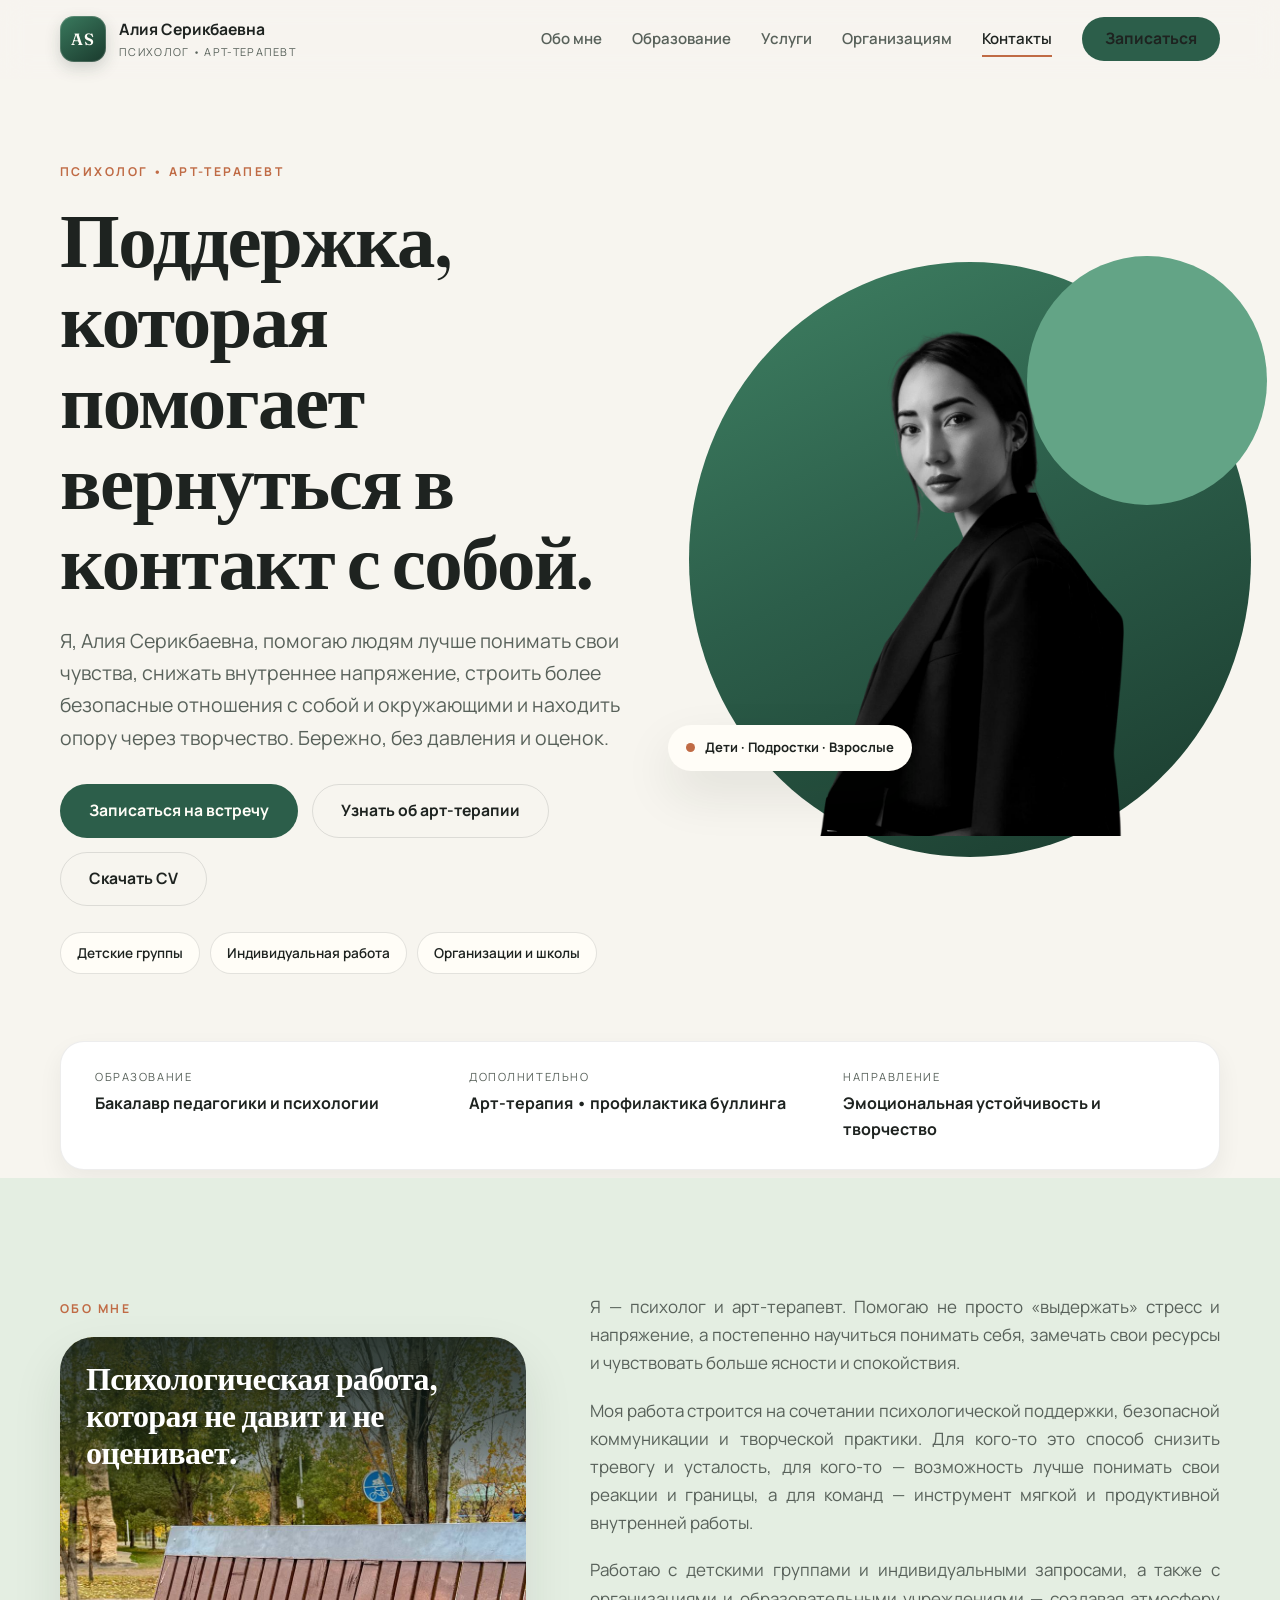
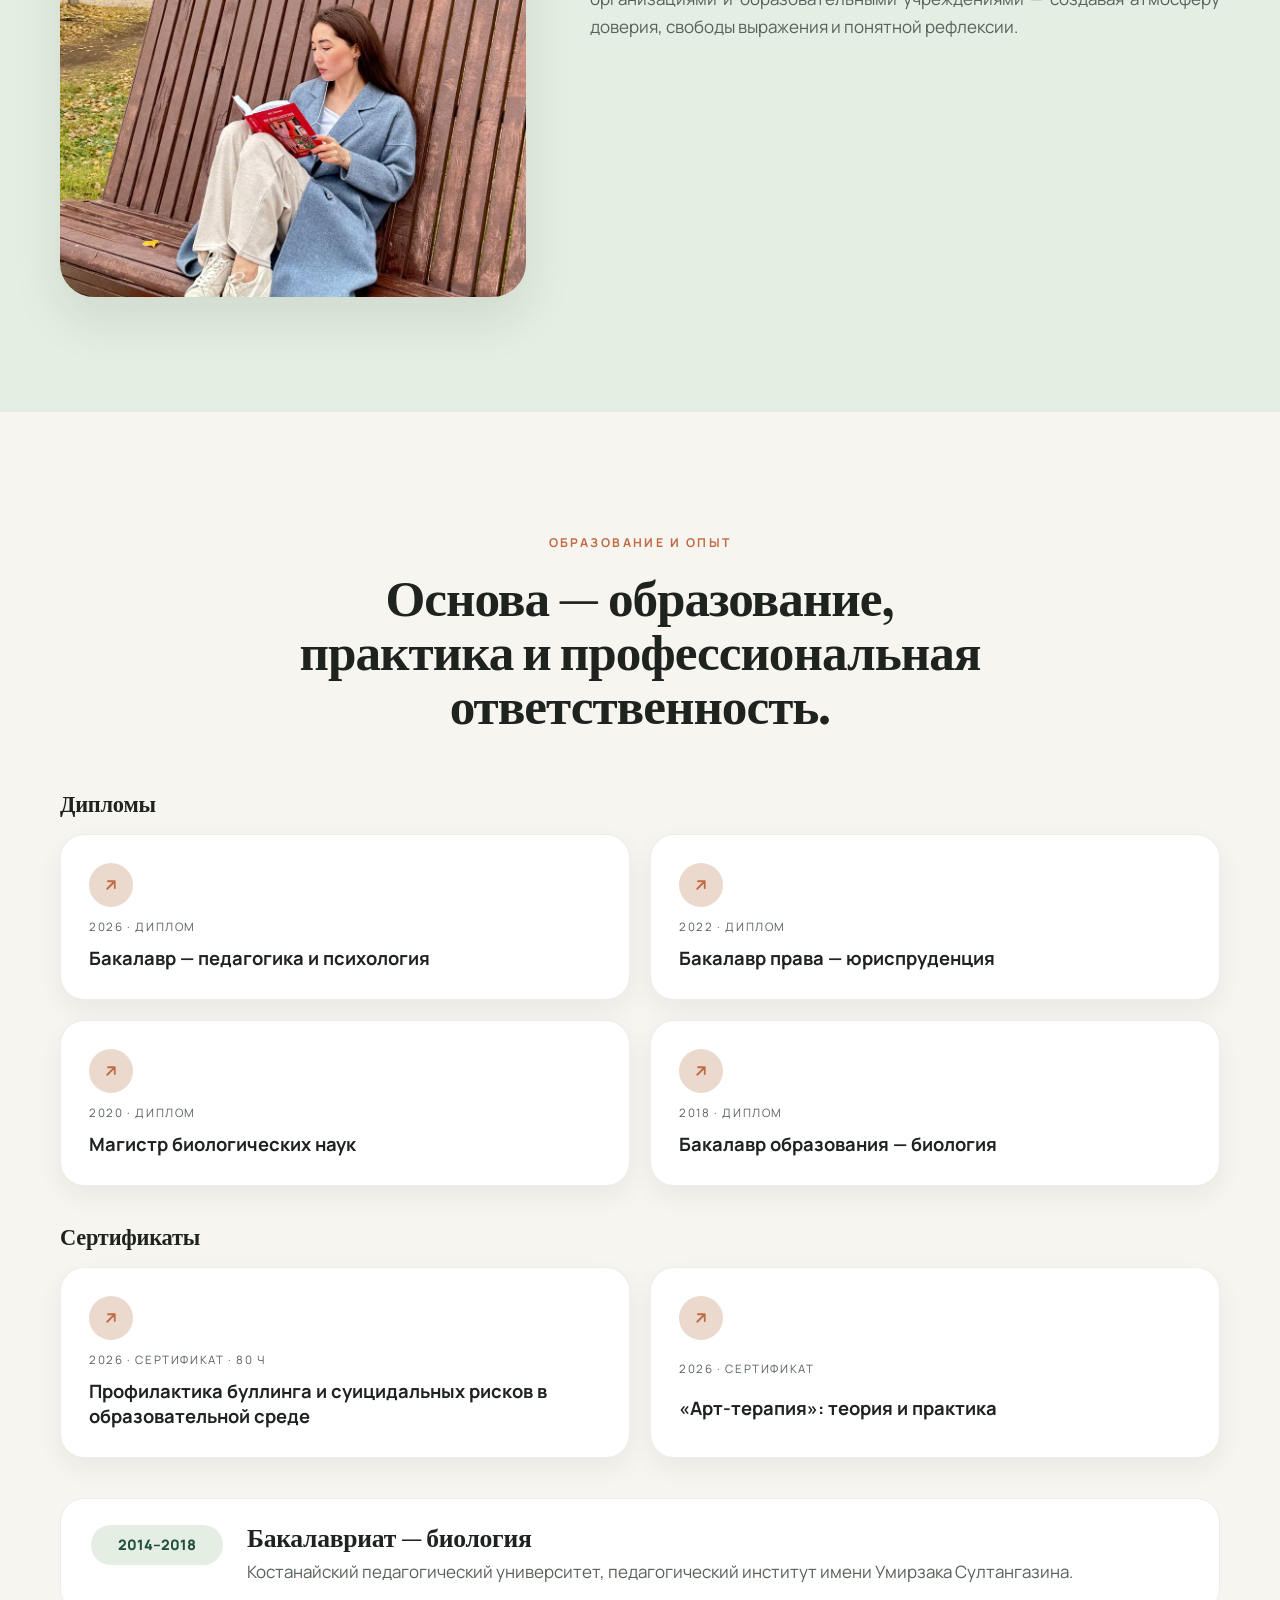
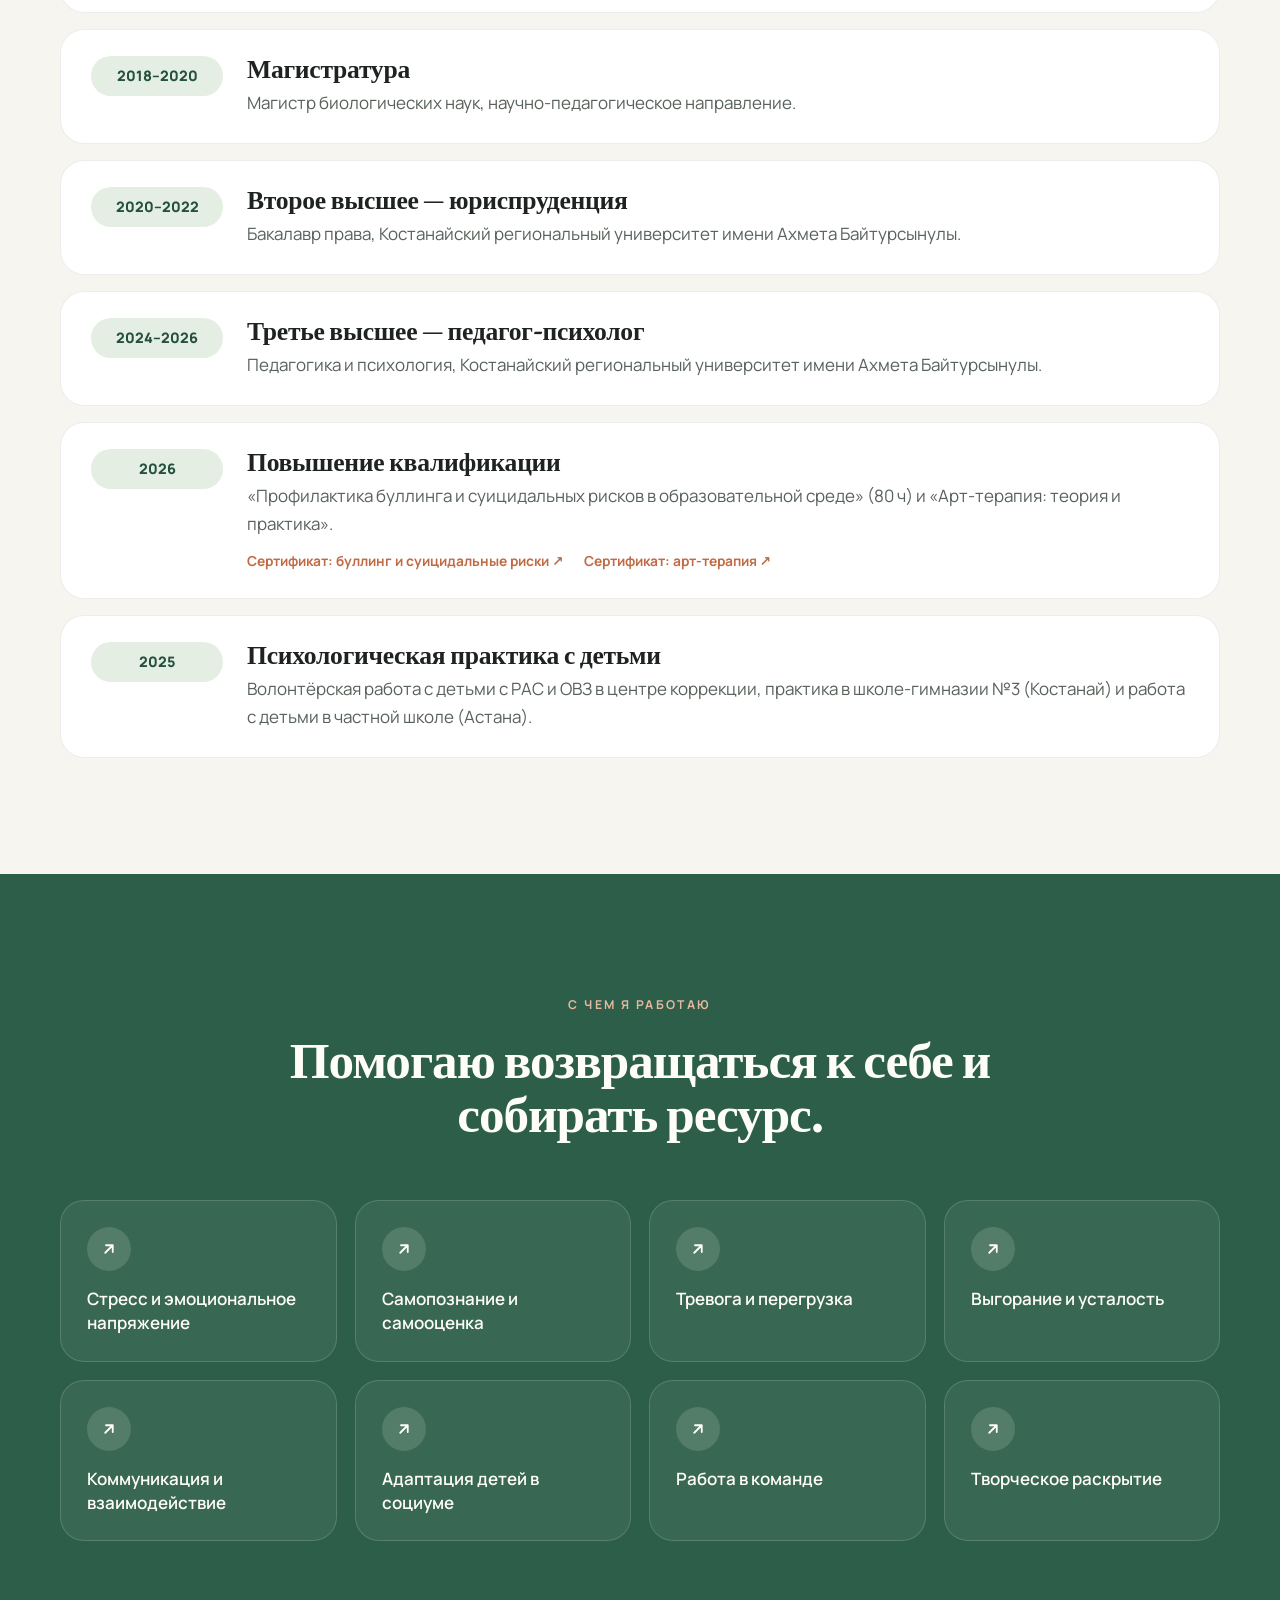
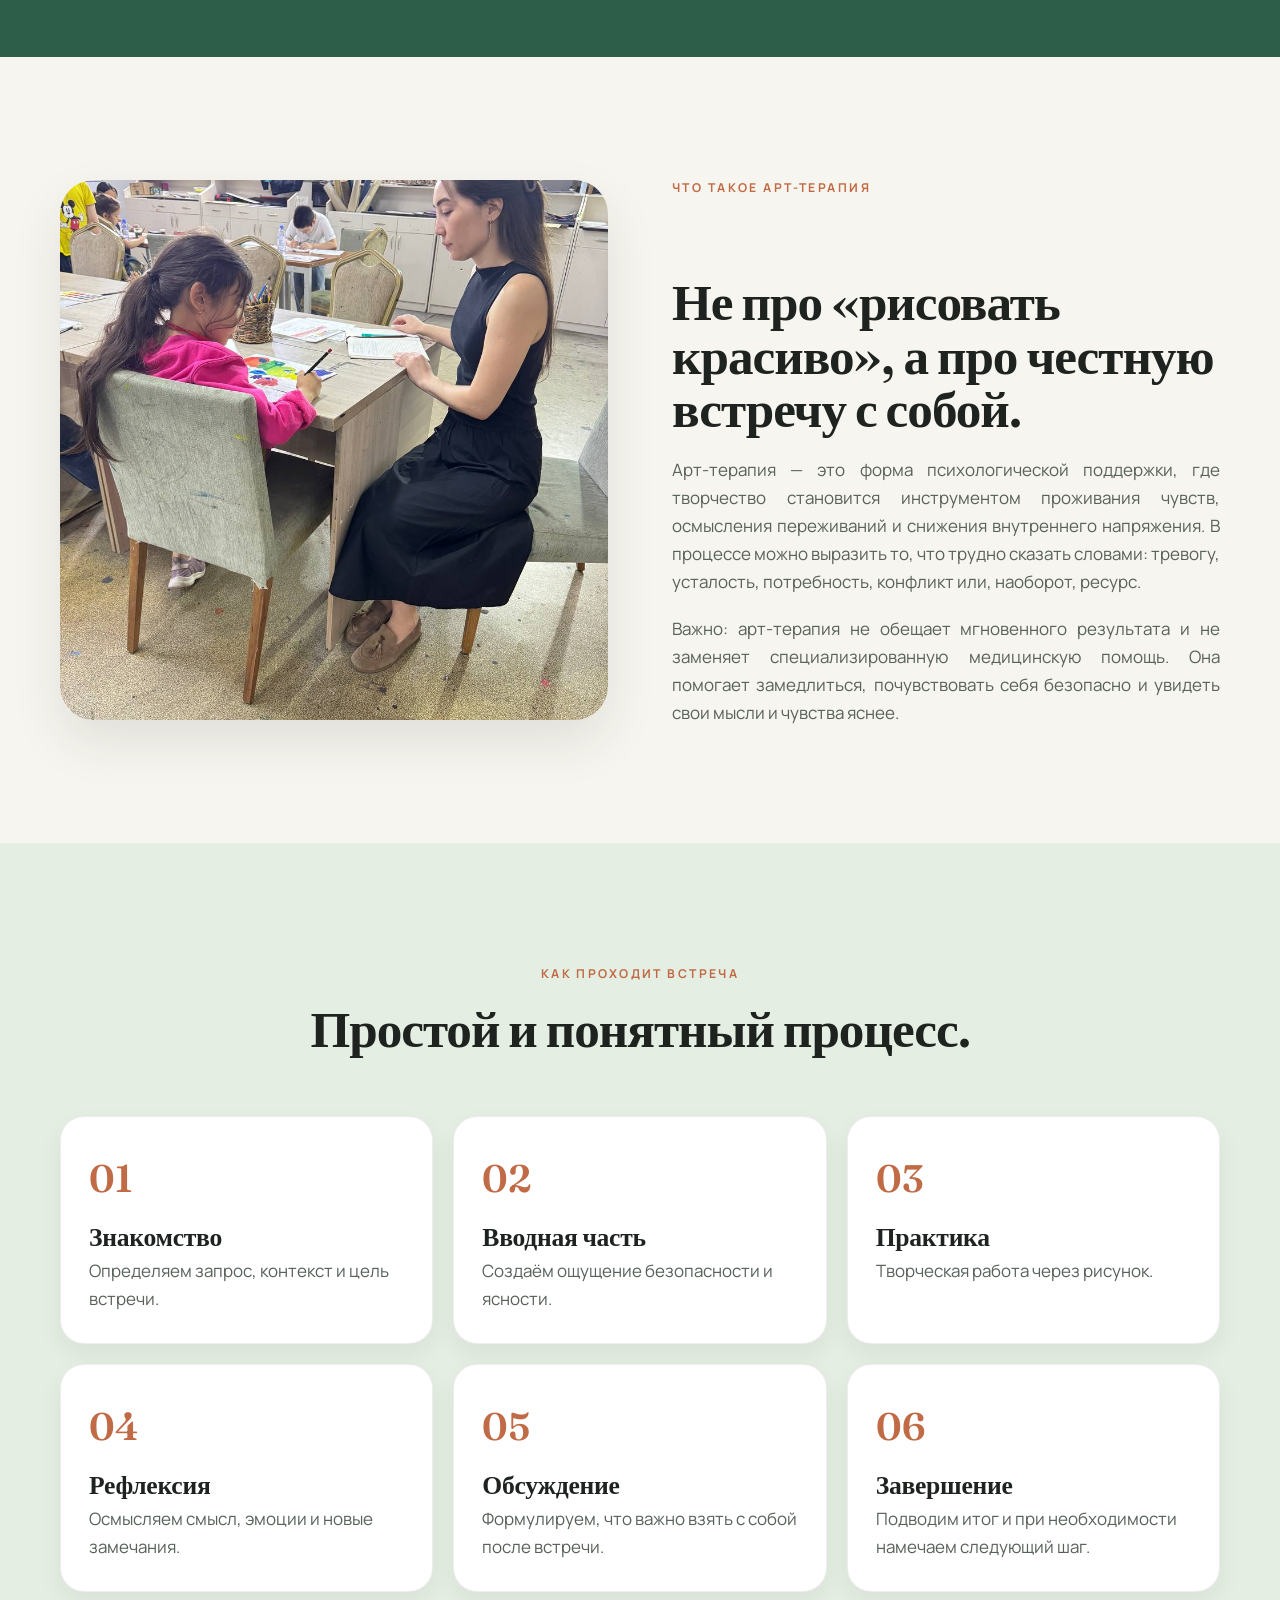
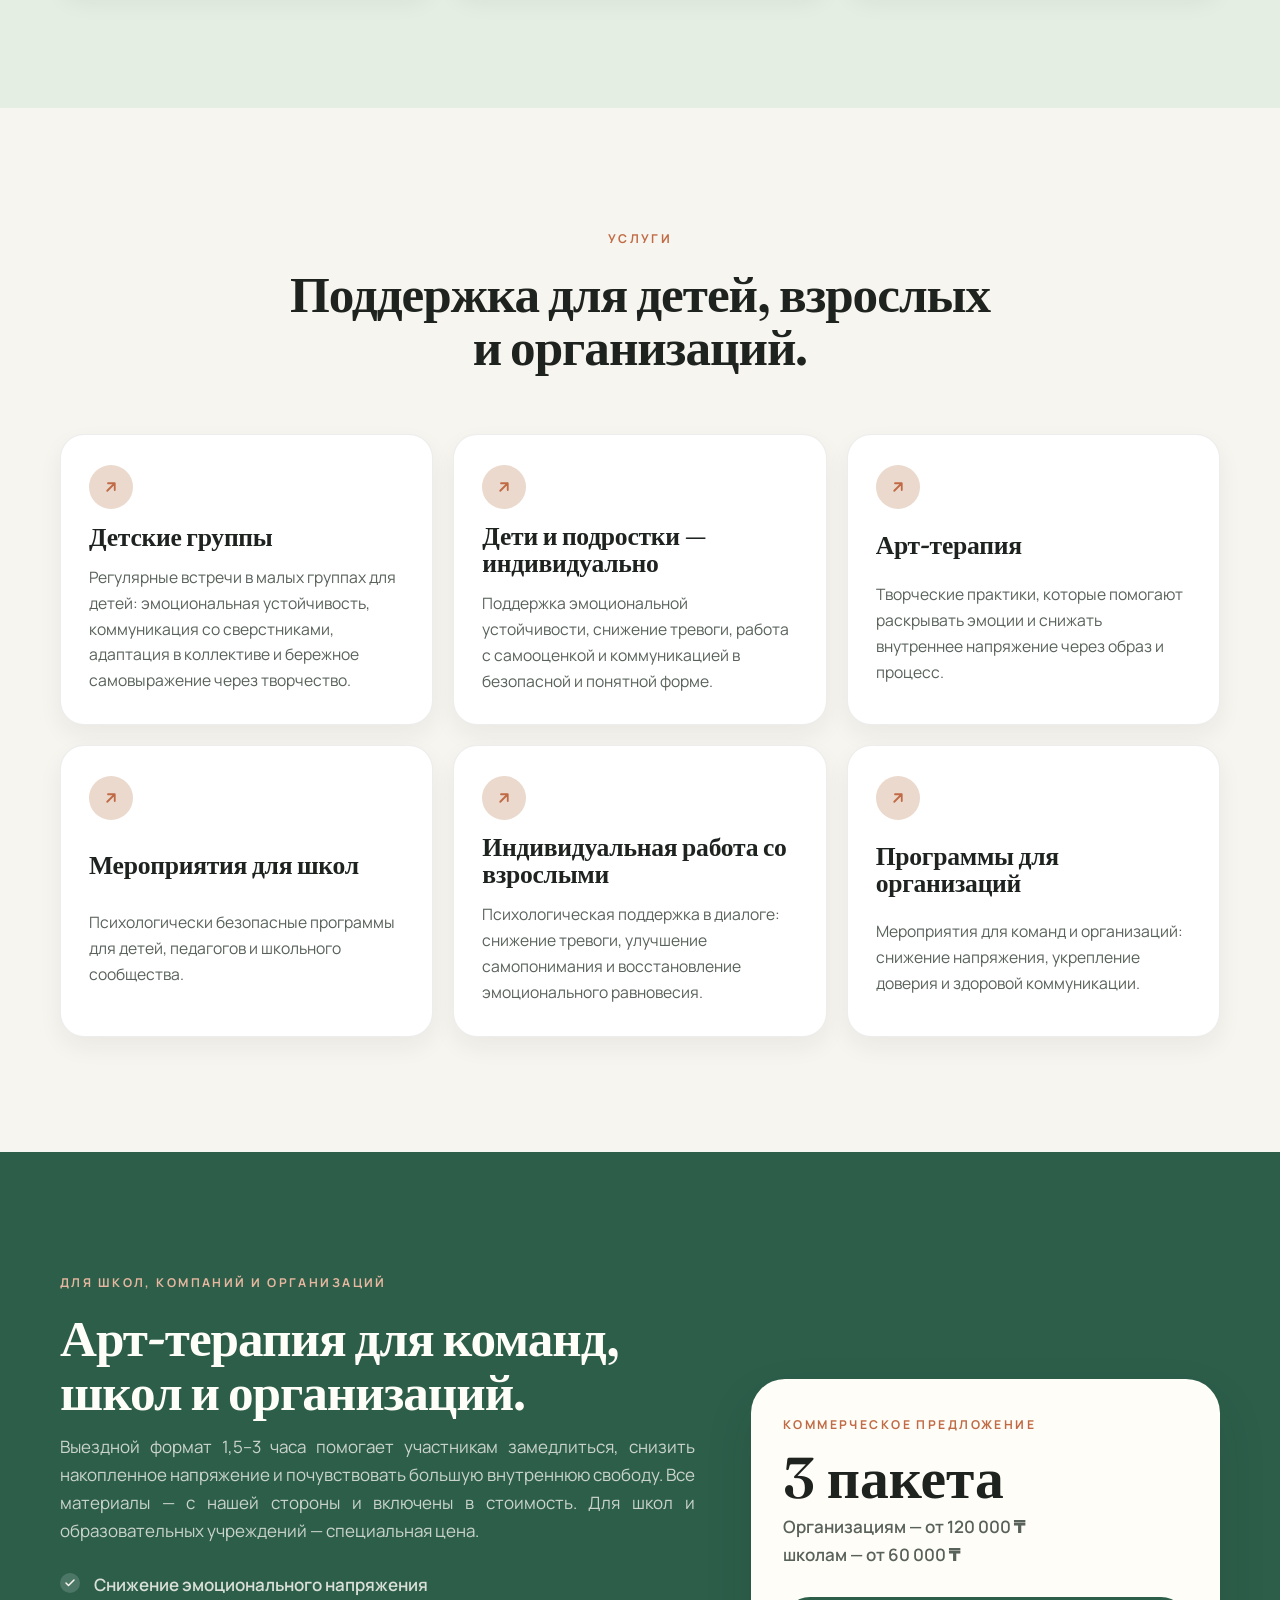
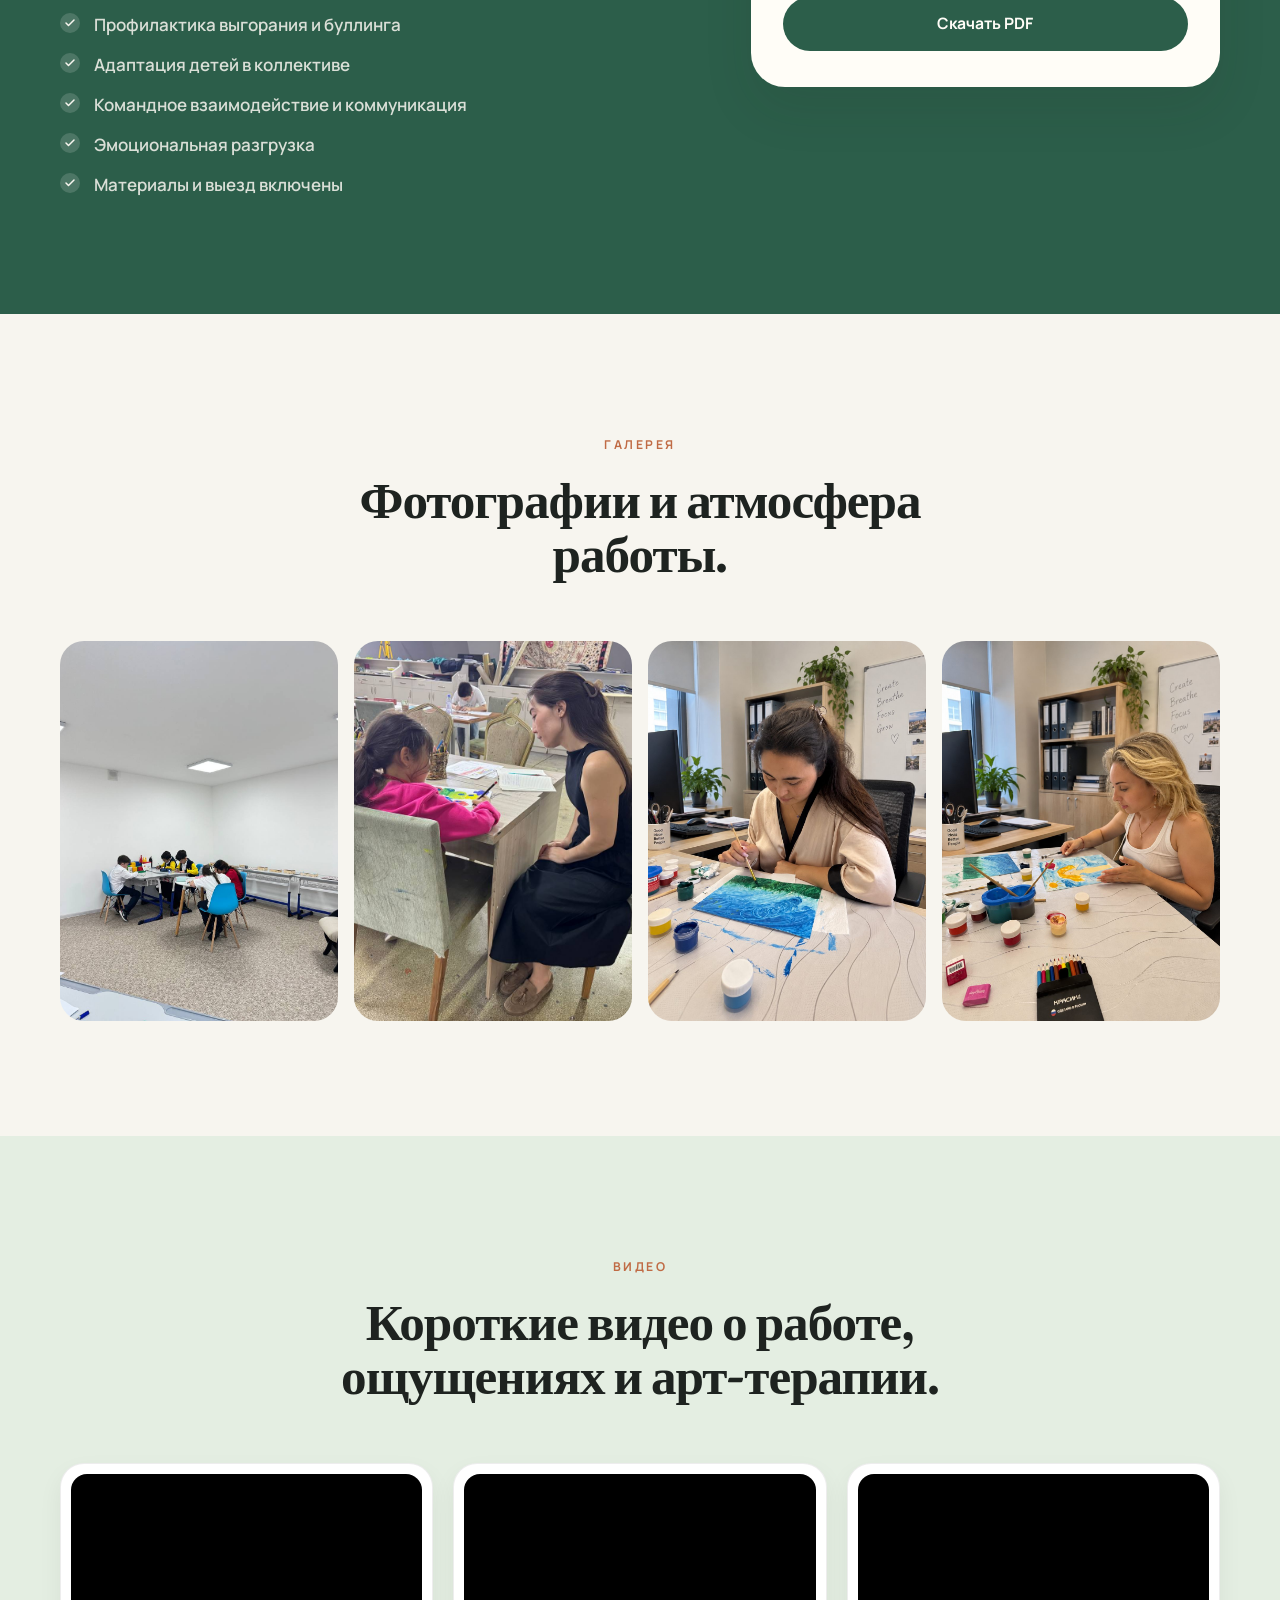
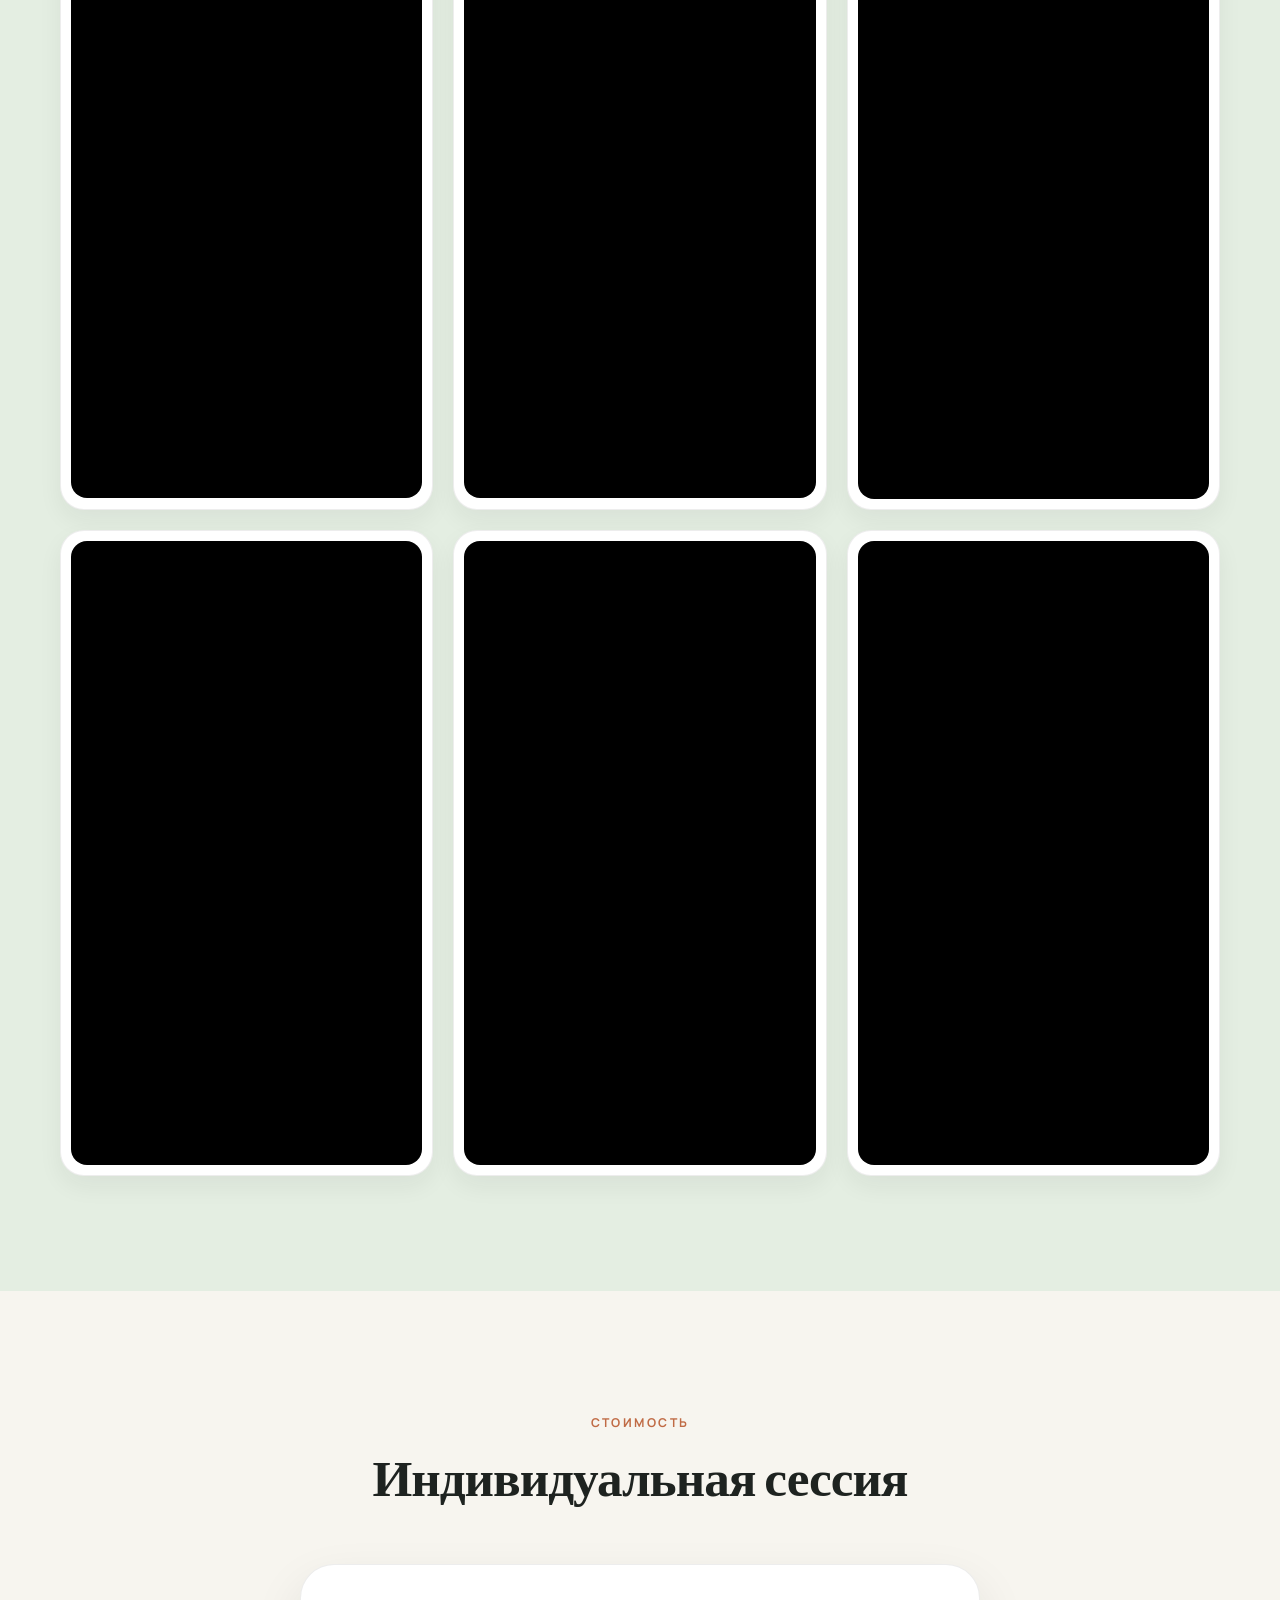
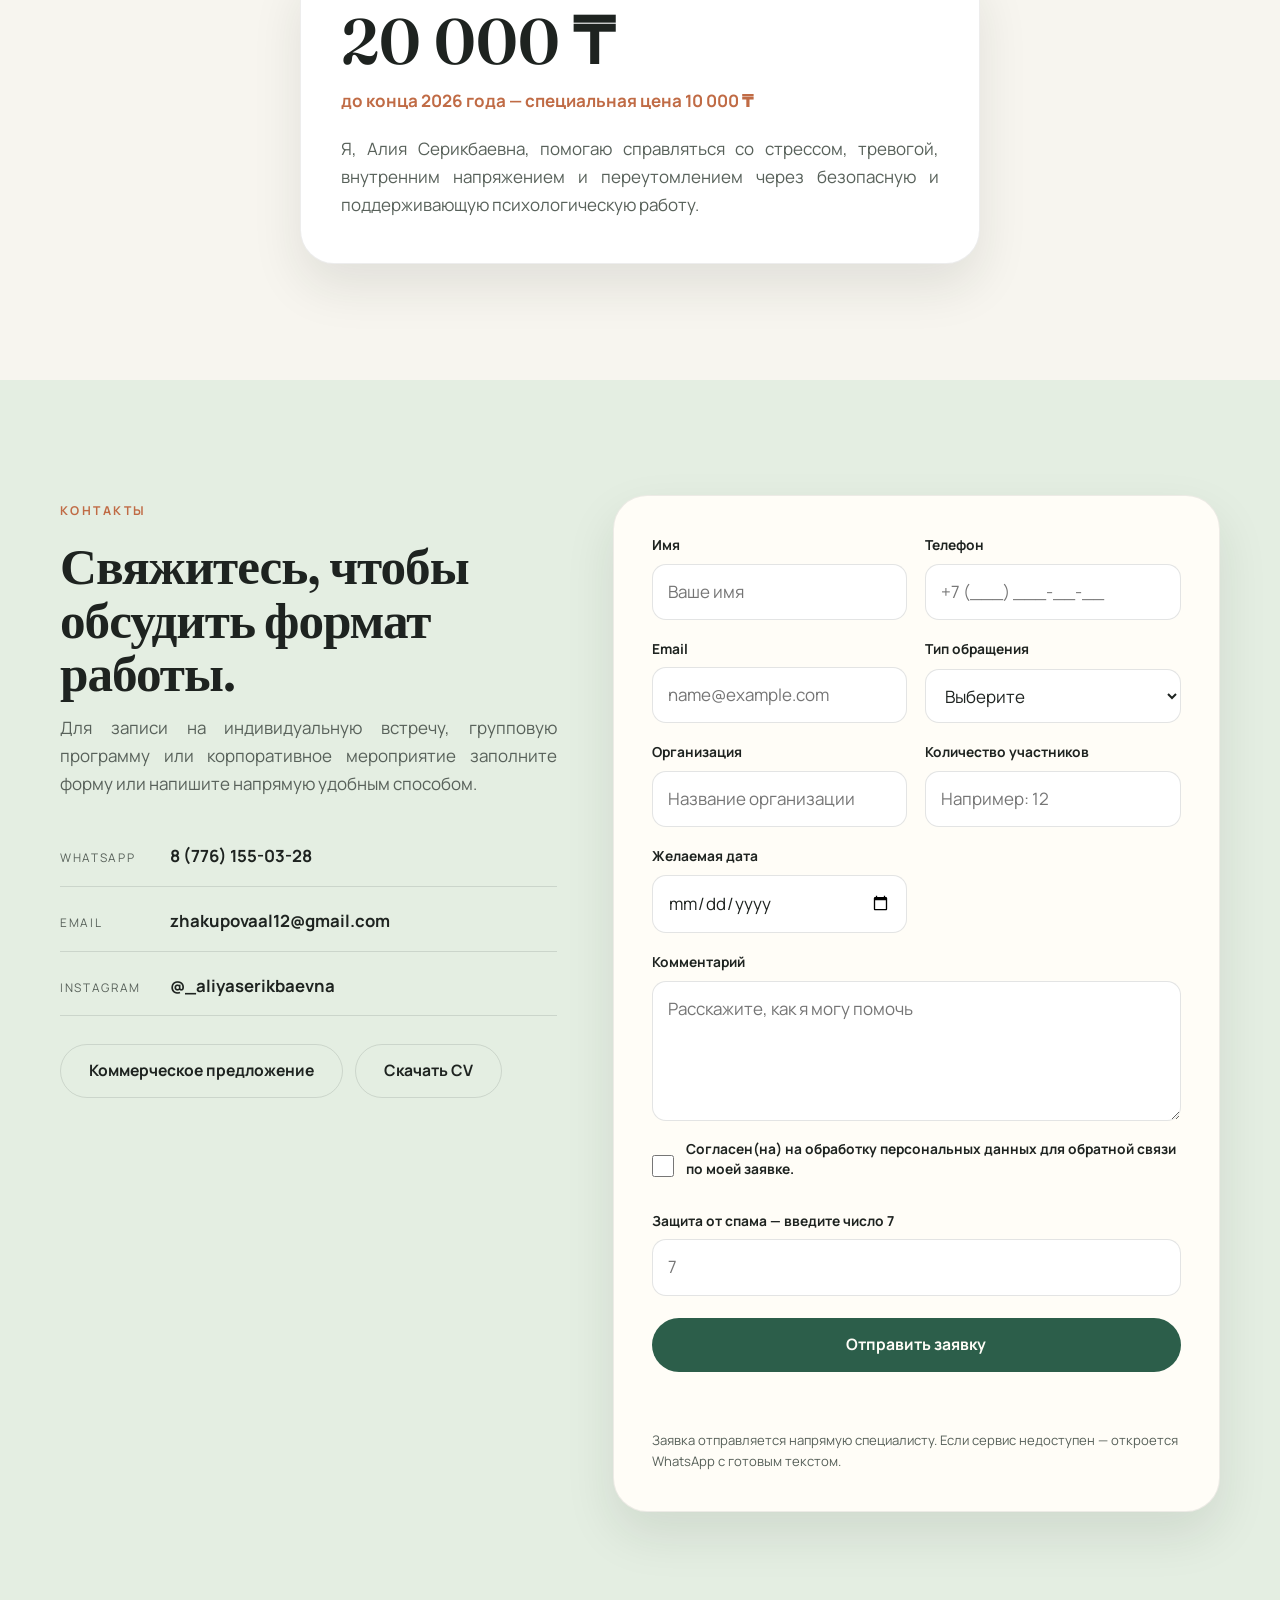
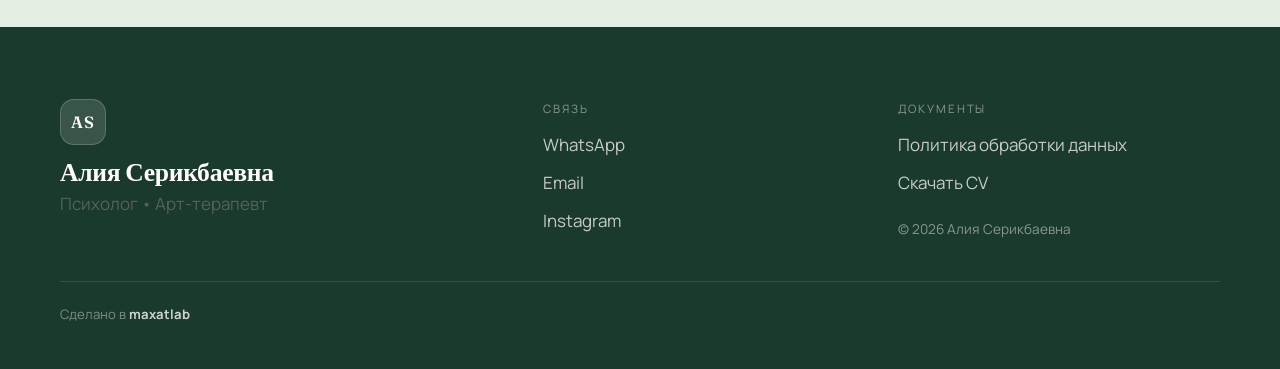
==== index.html @ 2dea717c "New commercial offer PDF + business plan, About overlay, justified text - Rebuilt commercial-offer.p" ====
<!DOCTYPE html>
<html lang="ru">
  <head>
    <meta charset="UTF-8" />
    <meta name="viewport" content="width=device-width, initial-scale=1.0" />
    <title>Алия Серикбаевна | Психолог • Арт-терапевт</title>
    <meta
      name="description"
      content="Психолог и арт-терапевт Алия Серикбаевна работает с детскими группами и индивидуальными запросами: стресс, тревога, выгорание и внутреннее напряжение — через безопасные и творческие практики."
    />
    <meta name="theme-color" content="#2c5e4a" />
    <meta property="og:title" content="Алия Серикбаевна | Психолог • Арт-терапевт" />
    <meta
      property="og:description"
      content="Профессиональная психологическая и арт-терапевтическая поддержка для детей, подростков, взрослых и организаций."
    />
    <meta property="og:type" content="website" />
    <meta property="og:image" content="./assets/images/portrait.png" />
    <link rel="icon" href="./assets/favicon.svg" type="image/svg+xml" />
    <link rel="preconnect" href="https://fonts.googleapis.com" />
    <link rel="preconnect" href="https://fonts.gstatic.com" crossorigin />
    <link
      href="https://fonts.googleapis.com/css2?family=Fraunces:opsz,wght@9..144,400;9..144,500;9..144,600;9..144,700;9..144,900&family=Manrope:wght@400;500;600;700;800&display=swap"
      rel="stylesheet"
    />
    <link rel="stylesheet" href="./styles.css" />
    <script type="application/ld+json">
      {
        "@context": "https://schema.org",
        "@type": ["Person", "ProfessionalService"],
        "name": "Алия Серикбаевна",
        "jobTitle": "Психолог, арт-терапевт",
        "description": "Психолог и арт-терапевт, работающий с детскими группами, индивидуальными запросами, организациями и образовательными учреждениями.",
        "areaServed": "Казахстан",
        "sameAs": ["https://www.instagram.com/_aliyaserikbaevna/"],
        "url": "https://kbmaxat.github.io/aliya/"
      }
    </script>
  </head>
  <body>
    <a class="skip-link" href="#top">К основному содержанию</a>

    <header class="site-header" data-header>
      <div class="container nav-wrap">
        <a href="#top" class="brand" aria-label="Алия Серикбаевна — на главную">
          <span class="brand-mark" aria-hidden="true">AS</span>
          <span class="brand-text">
            <strong>Алия Серикбаевна</strong>
            <small>Психолог • Арт-терапевт</small>
          </span>
        </a>

        <button class="nav-toggle" aria-label="Открыть меню" aria-expanded="false" data-nav-toggle>
          <span></span><span></span><span></span>
        </button>

        <nav class="main-nav" aria-label="Основная навигация" data-nav>
          <a href="#about">Обо мне</a>
          <a href="#education">Образование</a>
          <a href="#services">Услуги</a>
          <a href="#corporate">Организациям</a>
          <a href="#contact">Контакты</a>
          <a href="#contact" class="button button-primary nav-cta">Записаться</a>
        </nav>
      </div>
    </header>

    <main id="top">
      <!-- HERO -->
      <section class="hero">
        <div class="container hero-grid">
          <div class="hero-copy reveal">
            <p class="kicker">Психолог • Арт-терапевт</p>
            <h1>Поддержка, которая помогает вернуться в контакт&nbsp;с&nbsp;собой.</h1>
            <p class="lead">
              Я, Алия Серикбаевна, помогаю людям лучше понимать свои чувства, снижать
              внутреннее напряжение, строить более безопасные отношения с собой и окружающими
              и находить опору через творчество. Бережно, без давления и оценок.
            </p>
            <div class="hero-actions">
              <a href="#contact" class="button button-primary">Записаться на встречу</a>
              <a href="#therapy" class="button button-ghost">Узнать об арт-терапии</a>
              <a href="./assets/documents/aliya-cv.pdf" class="button button-ghost" target="_blank" rel="noopener">Скачать CV</a>
            </div>
            <ul class="hero-chips" aria-label="Форматы работы">
              <li>Детские группы</li>
              <li>Индивидуальная работа</li>
              <li>Организации и школы</li>
            </ul>
          </div>

          <div class="hero-figure reveal">
            <span class="hero-shape hero-shape--main" aria-hidden="true"></span>
            <span class="hero-shape hero-shape--accent" aria-hidden="true"></span>
            <img
              class="hero-portrait"
              src="./assets/images/portrait.png"
              width="1024"
              height="1257"
              alt="Портрет Алии Серикбаевны"
            />
            <span class="hero-float" aria-hidden="true">
              <span class="hero-float__dot"></span>
              Дети · Подростки · Взрослые
            </span>
          </div>
        </div>
      </section>

      <!-- TRUST STRIP -->
      <section class="trust">
        <div class="container">
          <div class="trust-bar reveal">
            <div>
              <span>Образование</span>
              <strong>Бакалавр педагогики и психологии</strong>
            </div>
            <div>
              <span>Дополнительно</span>
              <strong>Арт-терапия • профилактика буллинга</strong>
            </div>
            <div>
              <span>Направление</span>
              <strong>Эмоциональная устойчивость и творчество</strong>
            </div>
          </div>
        </div>
      </section>

      <!-- ABOUT -->
      <section id="about" class="band band-sage section">
        <div class="container split">
          <div class="about-intro reveal">
            <p class="kicker">Обо мне</p>
            <figure class="about-photo">
              <img src="./assets/images/photo_3_2026-09-01_22-05-57.jpg" alt="Алия Серикбаевна с книгой по психологии" loading="lazy" />
              <figcaption>
                <h2>Психологическая работа, которая не давит и не оценивает.</h2>
              </figcaption>
            </figure>
          </div>
          <div class="prose reveal">
            <p>
              Я — психолог и арт-терапевт. Помогаю не просто «выдержать» стресс и напряжение,
              а постепенно научиться понимать себя, замечать свои ресурсы и чувствовать больше
              ясности и спокойствия.
            </p>
            <p>
              Моя работа строится на сочетании психологической поддержки, безопасной коммуникации
              и творческой практики. Для кого-то это способ снизить тревогу и усталость, для
              кого-то — возможность лучше понимать свои реакции и границы, а для команд —
              инструмент мягкой и продуктивной внутренней работы.
            </p>
            <p>
              Работаю с детскими группами и индивидуальными запросами, а также с организациями
              и образовательными учреждениями — создавая атмосферу доверия, свободы выражения
              и понятной рефлексии.
            </p>
          </div>
        </div>
      </section>

      <!-- EDUCATION -->
      <section id="education" class="band band-paper section">
        <div class="container">
          <div class="section-heading centered reveal">
            <p class="kicker">Образование и опыт</p>
            <h2>Основа — образование, практика и профессиональная ответственность.</h2>
          </div>

          <h3 class="doc-group-title reveal">Дипломы</h3>
          <div class="doc-grid">
            <a class="doc-card reveal" href="./assets/documents/bakalavr-diploma.pdf" target="_blank" rel="noopener">
              <span class="badge" aria-hidden="true"><svg viewBox="0 0 24 24"><path d="M7 17 17 7M8 7h9v9" /></svg></span>
              <span class="doc-card__label">2026 · Диплом</span>
              <strong>Бакалавр — педагогика и психология</strong>
            </a>
            <a class="doc-card reveal" href="./assets/documents/diploma-2022-law.pdf" target="_blank" rel="noopener">
              <span class="badge" aria-hidden="true"><svg viewBox="0 0 24 24"><path d="M7 17 17 7M8 7h9v9" /></svg></span>
              <span class="doc-card__label">2022 · Диплом</span>
              <strong>Бакалавр права — юриспруденция</strong>
            </a>
            <a class="doc-card reveal" href="./assets/documents/diploma-2020-biology-master.pdf" target="_blank" rel="noopener">
              <span class="badge" aria-hidden="true"><svg viewBox="0 0 24 24"><path d="M7 17 17 7M8 7h9v9" /></svg></span>
              <span class="doc-card__label">2020 · Диплом</span>
              <strong>Магистр биологических наук</strong>
            </a>
            <a class="doc-card reveal" href="./assets/documents/diploma-2018-biology.pdf" target="_blank" rel="noopener">
              <span class="badge" aria-hidden="true"><svg viewBox="0 0 24 24"><path d="M7 17 17 7M8 7h9v9" /></svg></span>
              <span class="doc-card__label">2018 · Диплом</span>
              <strong>Бакалавр образования — биология</strong>
            </a>
          </div>

          <h3 class="doc-group-title reveal">Сертификаты</h3>
          <div class="doc-grid">
            <a class="doc-card reveal" href="./assets/documents/edu-master-certificate.pdf" target="_blank" rel="noopener">
              <span class="badge" aria-hidden="true"><svg viewBox="0 0 24 24"><path d="M7 17 17 7M8 7h9v9" /></svg></span>
              <span class="doc-card__label">2026 · Сертификат · 80 ч</span>
              <strong>Профилактика буллинга и суицидальных рисков в образовательной среде</strong>
            </a>
            <a class="doc-card reveal" href="./assets/documents/art-therapy-certificate.pdf" target="_blank" rel="noopener">
              <span class="badge" aria-hidden="true"><svg viewBox="0 0 24 24"><path d="M7 17 17 7M8 7h9v9" /></svg></span>
              <span class="doc-card__label">2026 · Сертификат</span>
              <strong>«Арт-терапия»: теория и практика</strong>
            </a>
          </div>

          <ol class="timeline">
            <li class="timeline-item reveal">
              <span class="timeline-year">2014–2018</span>
              <div>
                <h3>Бакалавриат — биология</h3>
                <p>Костанайский педагогический университет, педагогический институт имени Умирзака Султангазина.</p>
              </div>
            </li>
            <li class="timeline-item reveal">
              <span class="timeline-year">2018–2020</span>
              <div>
                <h3>Магистратура</h3>
                <p>Магистр биологических наук, научно-педагогическое направление.</p>
              </div>
            </li>
            <li class="timeline-item reveal">
              <span class="timeline-year">2020–2022</span>
              <div>
                <h3>Второе высшее — юриспруденция</h3>
                <p>Бакалавр права, Костанайский региональный университет имени Ахмета Байтурсынулы.</p>
              </div>
            </li>
            <li class="timeline-item reveal">
              <span class="timeline-year">2024–2026</span>
              <div>
                <h3>Третье высшее — педагог-психолог</h3>
                <p>Педагогика и психология, Костанайский региональный университет имени Ахмета Байтурсынулы.</p>
              </div>
            </li>
            <li class="timeline-item reveal">
              <span class="timeline-year">2026</span>
              <div>
                <h3>Повышение квалификации</h3>
                <p>
                  «Профилактика буллинга и суицидальных рисков в образовательной среде» (80 ч)
                  и «Арт-терапия: теория и практика».
                </p>
                <p class="timeline-docs">
                  <a href="./assets/documents/edu-master-certificate.pdf" target="_blank" rel="noopener">Сертификат: буллинг и суицидальные риски ↗</a>
                  <a href="./assets/documents/art-therapy-certificate.pdf" target="_blank" rel="noopener">Сертификат: арт-терапия ↗</a>
                </p>
              </div>
            </li>
            <li class="timeline-item reveal">
              <span class="timeline-year">2025</span>
              <div>
                <h3>Психологическая практика с детьми</h3>
                <p>
                  Волонтёрская работа с детьми с РАС и ОВЗ в центре коррекции, практика
                  в школе-гимназии №3 (Костанай) и работа с детьми в частной школе (Астана).
                </p>
              </div>
            </li>
          </ol>
        </div>
      </section>

      <!-- FOCUS AREAS (forest band) -->
      <section id="therapy" class="band band-forest section">
        <div class="container">
          <div class="section-heading centered reveal">
            <p class="kicker">С чем я работаю</p>
            <h2>Помогаю возвращаться к себе и собирать ресурс.</h2>
          </div>
          <ul class="focus-grid">
            <li class="focus-item reveal"><span class="badge" aria-hidden="true"><svg viewBox="0 0 24 24"><path d="M7 17 17 7M8 7h9v9" /></svg></span>Стресс и эмоциональное напряжение</li>
            <li class="focus-item reveal"><span class="badge" aria-hidden="true"><svg viewBox="0 0 24 24"><path d="M7 17 17 7M8 7h9v9" /></svg></span>Самопознание и самооценка</li>
            <li class="focus-item reveal"><span class="badge" aria-hidden="true"><svg viewBox="0 0 24 24"><path d="M7 17 17 7M8 7h9v9" /></svg></span>Тревога и перегрузка</li>
            <li class="focus-item reveal"><span class="badge" aria-hidden="true"><svg viewBox="0 0 24 24"><path d="M7 17 17 7M8 7h9v9" /></svg></span>Выгорание и усталость</li>
            <li class="focus-item reveal"><span class="badge" aria-hidden="true"><svg viewBox="0 0 24 24"><path d="M7 17 17 7M8 7h9v9" /></svg></span>Коммуникация и взаимодействие</li>
            <li class="focus-item reveal"><span class="badge" aria-hidden="true"><svg viewBox="0 0 24 24"><path d="M7 17 17 7M8 7h9v9" /></svg></span>Адаптация детей в социуме</li>
            <li class="focus-item reveal"><span class="badge" aria-hidden="true"><svg viewBox="0 0 24 24"><path d="M7 17 17 7M8 7h9v9" /></svg></span>Работа в команде</li>
            <li class="focus-item reveal"><span class="badge" aria-hidden="true"><svg viewBox="0 0 24 24"><path d="M7 17 17 7M8 7h9v9" /></svg></span>Творческое раскрытие</li>
          </ul>
        </div>
      </section>

      <!-- ART-THERAPY EXPLAINED -->
      <section class="band band-paper section">
        <div class="container split split--media reveal">
          <div class="media-frame">
            <img src="./assets/images/photo_7_2026-09-01_22-05-57.jpg" alt="Арт-терапевтическое занятие с ребёнком в студии" loading="lazy" />
          </div>
          <div class="prose">
            <p class="kicker">Что такое арт-терапия</p>
            <h2>Не про «рисовать красиво», а про честную встречу с собой.</h2>
            <p>
              Арт-терапия — это форма психологической поддержки, где творчество становится
              инструментом проживания чувств, осмысления переживаний и снижения внутреннего
              напряжения. В процессе можно выразить то, что трудно сказать словами: тревогу,
              усталость, потребность, конфликт или, наоборот, ресурс.
            </p>
            <p>
              Важно: арт-терапия не обещает мгновенного результата и не заменяет
              специализированную медицинскую помощь. Она помогает замедлиться, почувствовать
              себя безопасно и увидеть свои мысли и чувства яснее.
            </p>
          </div>
        </div>
      </section>

      <!-- PROCESS -->
      <section class="band band-sage section">
        <div class="container">
          <div class="section-heading centered reveal">
            <p class="kicker">Как проходит встреча</p>
            <h2>Простой и понятный процесс.</h2>
          </div>
          <ol class="process-grid">
            <li class="process-step reveal"><span class="process-num">01</span><h3>Знакомство</h3><p>Определяем запрос, контекст и цель встречи.</p></li>
            <li class="process-step reveal"><span class="process-num">02</span><h3>Вводная часть</h3><p>Создаём ощущение безопасности и ясности.</p></li>
            <li class="process-step reveal"><span class="process-num">03</span><h3>Практика</h3><p>Творческая работа через рисунок.</p></li>
            <li class="process-step reveal"><span class="process-num">04</span><h3>Рефлексия</h3><p>Осмысляем смысл, эмоции и новые замечания.</p></li>
            <li class="process-step reveal"><span class="process-num">05</span><h3>Обсуждение</h3><p>Формулируем, что важно взять с собой после встречи.</p></li>
            <li class="process-step reveal"><span class="process-num">06</span><h3>Завершение</h3><p>Подводим итог и при необходимости намечаем следующий шаг.</p></li>
          </ol>
        </div>
      </section>

      <!-- SERVICES -->
      <section id="services" class="band band-paper section">
        <div class="container">
          <div class="section-heading centered reveal">
            <p class="kicker">Услуги</p>
            <h2>Поддержка для детей, взрослых и организаций.</h2>
          </div>
          <div class="service-grid">
            <article class="service-card reveal">
              <span class="badge" aria-hidden="true"><svg viewBox="0 0 24 24"><path d="M7 17 17 7M8 7h9v9" /></svg></span>
              <h3>Детские группы</h3>
              <p>Регулярные встречи в малых группах для детей: эмоциональная устойчивость, коммуникация со сверстниками, адаптация в коллективе и бережное самовыражение через творчество.</p>
            </article>
            <article class="service-card reveal">
              <span class="badge" aria-hidden="true"><svg viewBox="0 0 24 24"><path d="M7 17 17 7M8 7h9v9" /></svg></span>
              <h3>Дети и подростки — индивидуально</h3>
              <p>Поддержка эмоциональной устойчивости, снижение тревоги, работа с самооценкой и коммуникацией в безопасной и понятной форме.</p>
            </article>
            <article class="service-card reveal">
              <span class="badge" aria-hidden="true"><svg viewBox="0 0 24 24"><path d="M7 17 17 7M8 7h9v9" /></svg></span>
              <h3>Арт-терапия</h3>
              <p>Творческие практики, которые помогают раскрывать эмоции и снижать внутреннее напряжение через образ и процесс.</p>
            </article>
            <article class="service-card reveal">
              <span class="badge" aria-hidden="true"><svg viewBox="0 0 24 24"><path d="M7 17 17 7M8 7h9v9" /></svg></span>
              <h3>Мероприятия для школ</h3>
              <p>Психологически безопасные программы для детей, педагогов и школьного сообщества.</p>
            </article>
            <article class="service-card reveal">
              <span class="badge" aria-hidden="true"><svg viewBox="0 0 24 24"><path d="M7 17 17 7M8 7h9v9" /></svg></span>
              <h3>Индивидуальная работа со взрослыми</h3>
              <p>Психологическая поддержка в диалоге: снижение тревоги, улучшение самопонимания и восстановление эмоционального равновесия.</p>
            </article>
            <article class="service-card reveal">
              <span class="badge" aria-hidden="true"><svg viewBox="0 0 24 24"><path d="M7 17 17 7M8 7h9v9" /></svg></span>
              <h3>Программы для организаций</h3>
              <p>Мероприятия для команд и организаций: снижение напряжения, укрепление доверия и здоровой коммуникации.</p>
            </article>
          </div>
        </div>
      </section>

      <!-- CORPORATE (forest band) -->
      <section id="corporate" class="band band-forest section">
        <div class="container corporate">
          <div class="corporate-info reveal">
            <p class="kicker">Для школ, компаний и организаций</p>
            <h2>Арт-терапия для команд, школ и организаций.</h2>
            <p>
              Выездной формат 1,5–3 часа помогает участникам замедлиться, снизить накопленное
              напряжение и почувствовать большую внутреннюю свободу. Все материалы — с нашей
              стороны и включены в стоимость. Для школ и образовательных учреждений — специальная цена.
            </p>
            <ul class="check-list">
              <li>Снижение эмоционального напряжения</li>
              <li>Профилактика выгорания и буллинга</li>
              <li>Адаптация детей в коллективе</li>
              <li>Командное взаимодействие и коммуникация</li>
              <li>Эмоциональная разгрузка</li>
              <li>Материалы и выезд включены</li>
            </ul>
          </div>
          <aside class="offer-card reveal">
            <p class="kicker">Коммерческое предложение</p>
            <strong class="offer-price">3 пакета</strong>
            <p class="offer-note">Организациям — от 120&nbsp;000&nbsp;₸<br />школам — от 60&nbsp;000&nbsp;₸</p>
            <a href="./assets/documents/commercial-offer.pdf" class="button button-primary" target="_blank" rel="noopener">Скачать PDF</a>
          </aside>
        </div>
      </section>

      <!-- GALLERY -->
      <section class="band band-paper section">
        <div class="container">
          <div class="section-heading centered reveal">
            <p class="kicker">Галерея</p>
            <h2>Фотографии и атмосфера работы.</h2>
          </div>
          <div class="gallery-grid reveal">
            <img src="./assets/images/photo_2_2026-09-01_22-05-57.jpg" alt="Групповое занятие с детьми за партами" loading="lazy" />
            <img src="./assets/images/photo_8_2026-09-01_22-05-57.jpg" alt="Индивидуальная арт-терапия с ребёнком" loading="lazy" />
            <img src="./assets/images/gallery-arttherapy-1.jpg" alt="Арт-терапия: работа с красками за рабочим столом" loading="lazy" />
            <img src="./assets/images/gallery-arttherapy-2.jpg" alt="Участница арт-терапевтического занятия за рисунком" loading="lazy" />
          </div>
        </div>
      </section>

      <!-- VIDEO -->
      <section class="band band-sage section">
        <div class="container">
          <div class="section-heading centered reveal">
            <p class="kicker">Видео</p>
            <h2>Короткие видео о работе, ощущениях и арт-терапии.</h2>
          </div>
          <div class="video-grid reveal">
            <div class="video-item">
              <iframe class="video-embed" src="https://www.youtube.com/embed/McL-ZjMoaLM?rel=0" title="Видео 1" loading="lazy" allow="accelerometer; autoplay; clipboard-write; encrypted-media; gyroscope; picture-in-picture; web-share" referrerpolicy="strict-origin-when-cross-origin" allowfullscreen></iframe>
            </div>
            <div class="video-item">
              <iframe class="video-embed" src="https://www.youtube.com/embed/Rh_HAEu9Lhs?rel=0" title="Видео 2" loading="lazy" allow="accelerometer; autoplay; clipboard-write; encrypted-media; gyroscope; picture-in-picture; web-share" referrerpolicy="strict-origin-when-cross-origin" allowfullscreen></iframe>
            </div>
            <div class="video-item">
              <iframe class="video-embed" src="https://www.youtube.com/embed/OdxjqUgvfC0?rel=0" title="Видео 3" loading="lazy" allow="accelerometer; autoplay; clipboard-write; encrypted-media; gyroscope; picture-in-picture; web-share" referrerpolicy="strict-origin-when-cross-origin" allowfullscreen></iframe>
            </div>
            <div class="video-item">
              <iframe class="video-embed" src="https://www.youtube.com/embed/r2YrKz0_5yE?rel=0" title="Видео 4" loading="lazy" allow="accelerometer; autoplay; clipboard-write; encrypted-media; gyroscope; picture-in-picture; web-share" referrerpolicy="strict-origin-when-cross-origin" allowfullscreen></iframe>
            </div>
            <div class="video-item">
              <iframe class="video-embed" src="https://www.youtube.com/embed/2nDbm752ooc?rel=0" title="Видео 5" loading="lazy" allow="accelerometer; autoplay; clipboard-write; encrypted-media; gyroscope; picture-in-picture; web-share" referrerpolicy="strict-origin-when-cross-origin" allowfullscreen></iframe>
            </div>
            <div class="video-item">
              <iframe class="video-embed" src="https://www.youtube.com/embed/OvrOWol7Tuw?rel=0" title="Видео 6" loading="lazy" allow="accelerometer; autoplay; clipboard-write; encrypted-media; gyroscope; picture-in-picture; web-share" referrerpolicy="strict-origin-when-cross-origin" allowfullscreen></iframe>
            </div>
          </div>
        </div>
      </section>

      <!-- PRICING -->
      <section class="band band-paper section">
        <div class="container">
          <div class="section-heading centered reveal">
            <p class="kicker">Стоимость</p>
            <h2>Индивидуальная сессия</h2>
          </div>
          <div class="pricing-card reveal">
            <p class="pricing-price">20 000 ₸</p>
            <p class="pricing-note">до конца 2026 года — специальная цена 10 000 ₸</p>
            <p>
              Я, Алия Серикбаевна, помогаю справляться со стрессом, тревогой, внутренним
              напряжением и переутомлением через безопасную и поддерживающую психологическую работу.
            </p>
          </div>
        </div>
      </section>

      <!-- CONTACT -->
      <section id="contact" class="band band-sage section">
        <div class="container contact-grid">
          <div class="contact-copy reveal">
            <p class="kicker">Контакты</p>
            <h2>Свяжитесь, чтобы обсудить формат работы.</h2>
            <p>
              Для записи на индивидуальную встречу, групповую программу или корпоративное
              мероприятие заполните форму или напишите напрямую удобным способом.
            </p>
            <ul class="contact-list">
              <li>
                <span>WhatsApp</span>
                <a href="https://wa.me/87761550328" target="_blank" rel="noopener">8 (776) 155-03-28</a>
              </li>
              <li>
                <span>Email</span>
                <a href="mailto:zhakupovaal12@gmail.com">zhakupovaal12@gmail.com</a>
              </li>
              <li>
                <span>Instagram</span>
                <a href="https://www.instagram.com/_aliyaserikbaevna/" target="_blank" rel="noopener">@_aliyaserikbaevna</a>
              </li>
            </ul>
            <div class="contact-actions">
              <a href="./assets/documents/commercial-offer.pdf" class="button button-ghost" target="_blank" rel="noopener">Коммерческое предложение</a>
              <a href="./assets/documents/aliya-cv.pdf" class="button button-ghost" target="_blank" rel="noopener">Скачать CV</a>
            </div>
          </div>

          <form id="contact-form" class="contact-form reveal" novalidate>
            <div class="field">
              <label for="f-name">Имя</label>
              <input id="f-name" type="text" name="name" placeholder="Ваше имя" autocomplete="name" />
            </div>
            <div class="field">
              <label for="f-phone">Телефон</label>
              <input id="f-phone" type="tel" name="phone" placeholder="+7 (___) ___-__-__" autocomplete="tel" />
            </div>
            <div class="field">
              <label for="f-email">Email</label>
              <input id="f-email" type="email" name="email" placeholder="name@example.com" autocomplete="email" />
            </div>
            <div class="field">
              <label for="f-type">Тип обращения</label>
              <select id="f-type" name="request_type">
                <option value="">Выберите</option>
                <option>Индивидуальная консультация</option>
                <option>Арт-терапия</option>
                <option>Групповое занятие</option>
                <option>Мероприятие для школы</option>
                <option>Корпоративная программа</option>
                <option>Другое</option>
              </select>
            </div>
            <div class="field">
              <label for="f-org">Организация</label>
              <input id="f-org" type="text" name="organization" placeholder="Название организации" autocomplete="organization" />
            </div>
            <div class="field">
              <label for="f-participants">Количество участников</label>
              <input id="f-participants" type="number" name="participants" min="1" placeholder="Например: 12" />
            </div>
            <div class="field">
              <label for="f-date">Желаемая дата</label>
              <input id="f-date" type="date" name="date" />
            </div>
            <div class="field field--full">
              <label for="f-comment">Комментарий</label>
              <textarea id="f-comment" name="comment" rows="4" placeholder="Расскажите, как я могу помочь"></textarea>
            </div>
            <label class="checkbox-row field--full">
              <input type="checkbox" name="consent" required />
              <span>Согласен(на) на обработку персональных данных для обратной связи по моей заявке.</span>
            </label>
            <div class="field field--full">
              <label for="f-antispam">Защита от спама — введите число 7</label>
              <input id="f-antispam" type="text" name="anti_spam" inputmode="numeric" placeholder="7" required />
            </div>
            <button type="submit" class="button button-primary submit-button field--full">Отправить заявку</button>
            <p class="form-status field--full" role="status" aria-live="polite"></p>
            <p class="form-hint field--full">Заявка отправляется напрямую специалисту. Если сервис недоступен — откроется WhatsApp с готовым текстом.</p>
          </form>
        </div>
      </section>
    </main>

    <footer class="site-footer">
      <div class="container">
        <div class="footer-grid">
          <div>
            <span class="brand-mark brand-mark--footer" aria-hidden="true">AS</span>
            <h3>Алия Серикбаевна</h3>
            <p>Психолог • Арт-терапевт</p>
          </div>
          <div>
            <p class="footer-label">Связь</p>
            <a href="https://wa.me/87761550328" target="_blank" rel="noopener">WhatsApp</a>
            <a href="mailto:zhakupovaal12@gmail.com">Email</a>
            <a href="https://www.instagram.com/_aliyaserikbaevna/" target="_blank" rel="noopener">Instagram</a>
          </div>
          <div>
            <p class="footer-label">Документы</p>
            <a href="./privacy-policy.html">Политика обработки данных</a>
            <a href="./assets/documents/aliya-cv.pdf" target="_blank" rel="noopener">Скачать CV</a>
            <p class="footer-copy">© <span data-year>2026</span> Алия Серикбаевна</p>
          </div>
        </div>
        <div class="footer-made">
          Сделано в <a href="https://maxatlab.kz/" target="_blank" rel="noopener">maxatlab</a>
        </div>
      </div>
    </footer>

    <script src="./script.js"></script>
  </body>
</html>
---- styles.css ----
/* ============================================================
   Алия Серикбаевна — психолог и арт-терапевт
   Дизайн-система: тёплый бумажный фон, глубокий зелёный,
   мягкая шалфейная зелень и терракотовый акцент.
   ============================================================ */

:root {
  --paper: #f7f5ef;
  --paper-2: #fffdf7;
  --sage: #e4eee2;
  --sage-2: #cfe3d0;
  --forest: #2c5e4a;
  --forest-700: #24503e;
  --forest-900: #1a3a2d;
  --ink: #1e2320;
  --ink-soft: #58615a;
  --clay: #c06b45;
  --clay-soft: #ead9cc;
  --card: #ffffff;
  --line: rgba(30, 35, 32, 0.12);
  --line-soft: rgba(30, 35, 32, 0.08);
  --shadow-sm: 0 10px 24px rgba(26, 40, 32, 0.06);
  --shadow-md: 0 22px 50px rgba(26, 40, 32, 0.1);
  --radius: 24px;
  --radius-lg: 34px;
  --container: min(1160px, calc(100% - 40px));

  /* совместимость со старой privacy-policy.html */
  --border: var(--line);
  --charcoal: var(--ink);
  --muted: var(--ink-soft);
  --white: #ffffff;
}

* {
  box-sizing: border-box;
}

html {
  scroll-behavior: smooth;
  -webkit-text-size-adjust: 100%;
}

body {
  margin: 0;
  background: var(--paper);
  color: var(--ink);
  font-family: "Manrope", "Segoe UI", system-ui, sans-serif;
  font-size: 17px;
  line-height: 1.65;
  -webkit-font-smoothing: antialiased;
}

a {
  color: inherit;
  text-decoration: none;
}

img {
  max-width: 100%;
  display: block;
}

button,
input,
select,
textarea {
  font: inherit;
  color: inherit;
}

ul,
ol {
  margin: 0;
  padding: 0;
  list-style: none;
}

h1,
h2,
h3 {
  margin: 0;
  font-family: "Fraunces", "Georgia", serif;
  font-weight: 600;
  line-height: 1.05;
  letter-spacing: -0.02em;
  color: var(--ink);
  overflow-wrap: break-word;
}

h1 {
  font-size: clamp(2.7rem, 6vw, 5rem);
}

h2 {
  font-size: clamp(2rem, 4vw, 3.2rem);
}

h3 {
  font-size: clamp(1.3rem, 2.2vw, 1.6rem);
  letter-spacing: -0.01em;
}

p {
  margin: 0;
  color: var(--ink-soft);
}

.container {
  width: var(--container);
  margin: 0 auto;
}

.section {
  padding: clamp(64px, 9vw, 120px) 0;
}

.skip-link {
  position: absolute;
  left: -9999px;
  top: 0;
  z-index: 100;
  padding: 12px 18px;
  background: var(--ink);
  color: var(--paper);
  border-radius: 0 0 12px 0;
}

.skip-link:focus {
  left: 0;
}

/* ---------- Bands ---------- */
.band-paper {
  background: var(--paper);
}

.band-sage {
  background: var(--sage);
}

.band-forest {
  background: var(--forest);
  color: rgba(247, 245, 239, 0.82);
}

.band-forest h2,
.band-forest h3 {
  color: var(--paper-2);
}

.band-forest p {
  color: rgba(247, 245, 239, 0.78);
}

/* ---------- Typography helpers ---------- */
.kicker {
  display: inline-block;
  margin-bottom: 18px;
  font-size: 0.76rem;
  font-weight: 700;
  letter-spacing: 0.2em;
  text-transform: uppercase;
  color: var(--clay);
}

.band-forest .kicker {
  color: #e7b79f;
}

.lead {
  font-size: clamp(1.05rem, 1.6vw, 1.22rem);
  color: var(--ink-soft);
  max-width: 34em;
}

.section-heading {
  max-width: 44rem;
  margin-bottom: clamp(36px, 5vw, 60px);
}

.section-heading.centered {
  margin-left: auto;
  margin-right: auto;
  text-align: center;
}

.prose > * + * {
  margin-top: 1.15em;
}

/* Выключка по ширине для блоков с длинным текстом */
.prose p,
.corporate-info > p,
.contact-copy > p,
.pricing-card > p,
.about-copy p {
  text-align: justify;
  -webkit-hyphens: auto;
  hyphens: auto;
}

/* ---------- Buttons ---------- */
.button {
  --btn-bg: var(--forest);
  --btn-fg: var(--paper-2);
  display: inline-flex;
  align-items: center;
  justify-content: center;
  gap: 8px;
  min-height: 54px;
  padding: 0 28px;
  border: 1px solid transparent;
  border-radius: 999px;
  background: var(--btn-bg);
  color: var(--btn-fg);
  font-weight: 700;
  font-size: 0.98rem;
  cursor: pointer;
  transition: transform 0.18s ease, box-shadow 0.18s ease, background 0.18s ease,
    border-color 0.18s ease, color 0.18s ease;
}

.button:hover,
.button:focus-visible {
  transform: translateY(-2px);
  box-shadow: var(--shadow-md);
}

.button-primary {
  --btn-bg: var(--forest);
  --btn-fg: var(--paper-2);
}

.button-primary:hover {
  --btn-bg: var(--forest-700);
}

.button-ghost {
  --btn-bg: transparent;
  --btn-fg: var(--ink);
  border-color: var(--line);
}

.button-ghost:hover {
  border-color: var(--ink);
  box-shadow: none;
}

.band-forest .button-ghost {
  --btn-fg: var(--paper-2);
  border-color: rgba(247, 245, 239, 0.35);
}

.band-forest .button-ghost:hover {
  border-color: var(--paper-2);
  background: rgba(247, 245, 239, 0.08);
}

/* ---------- Badge (arrow) ---------- */
.badge {
  display: inline-flex;
  align-items: center;
  justify-content: center;
  width: 44px;
  height: 44px;
  flex: none;
  border-radius: 50%;
  background: var(--clay-soft);
  color: var(--clay);
}

.badge svg {
  width: 18px;
  height: 18px;
  fill: none;
  stroke: currentColor;
  stroke-width: 2.4;
  stroke-linecap: round;
  stroke-linejoin: round;
}

.band-forest .badge {
  background: rgba(247, 245, 239, 0.14);
  color: var(--paper-2);
}

/* ---------- Header ---------- */
.site-header {
  position: sticky;
  top: 0;
  z-index: 20;
  background: rgba(247, 245, 239, 0.82);
  backdrop-filter: blur(14px);
  -webkit-backdrop-filter: blur(14px);
  border-bottom: 1px solid transparent;
  transition: border-color 0.2s ease, box-shadow 0.2s ease, background 0.2s ease;
}

.site-header.is-scrolled {
  border-color: var(--line-soft);
  box-shadow: 0 6px 24px rgba(26, 40, 32, 0.05);
}

.nav-wrap {
  display: flex;
  align-items: center;
  justify-content: space-between;
  gap: 20px;
  min-height: 78px;
}

.brand {
  display: inline-flex;
  align-items: center;
  gap: 13px;
}

.brand-mark {
  display: inline-flex;
  align-items: center;
  justify-content: center;
  width: 46px;
  height: 46px;
  flex: none;
  border-radius: 14px;
  background: linear-gradient(145deg, #3a7a5e 0%, var(--forest-900) 100%);
  box-shadow: inset 0 0 0 1px rgba(247, 245, 239, 0.18),
    0 6px 16px rgba(26, 40, 32, 0.18);
  color: var(--paper-2);
  font-family: "Fraunces", serif;
  font-weight: 600;
  font-size: 1.02rem;
  letter-spacing: 0.04em;
}

.brand-text strong {
  display: block;
  font-size: 0.98rem;
  font-weight: 700;
}

.brand-text small {
  display: block;
  font-size: 0.68rem;
  letter-spacing: 0.12em;
  text-transform: uppercase;
  color: var(--ink-soft);
}

.main-nav {
  display: flex;
  align-items: center;
  gap: 30px;
  font-size: 0.94rem;
  font-weight: 600;
}

.main-nav a {
  position: relative;
  color: var(--ink-soft);
  transition: color 0.15s ease;
}

.main-nav a:not(.nav-cta)::after {
  content: "";
  position: absolute;
  left: 0;
  bottom: -6px;
  width: 100%;
  height: 2px;
  background: var(--clay);
  transform: scaleX(0);
  transform-origin: left;
  transition: transform 0.2s ease;
}

.main-nav a:not(.nav-cta):hover,
.main-nav a:not(.nav-cta):focus-visible,
.main-nav a.is-active {
  color: var(--ink);
}

.main-nav a:not(.nav-cta):hover::after,
.main-nav a:not(.nav-cta):focus-visible::after,
.main-nav a.is-active::after {
  transform: scaleX(1);
}

.nav-cta {
  min-height: 44px;
  padding: 0 22px;
}

.nav-toggle {
  display: none;
  flex-direction: column;
  gap: 5px;
  padding: 10px;
  background: transparent;
  border: none;
  cursor: pointer;
}

.nav-toggle span {
  width: 24px;
  height: 2px;
  background: var(--ink);
  border-radius: 2px;
  transition: transform 0.2s ease, opacity 0.2s ease;
}

.nav-toggle[aria-expanded="true"] span:nth-child(1) {
  transform: translateY(7px) rotate(45deg);
}

.nav-toggle[aria-expanded="true"] span:nth-child(2) {
  opacity: 0;
}

.nav-toggle[aria-expanded="true"] span:nth-child(3) {
  transform: translateY(-7px) rotate(-45deg);
}

/* ---------- Hero ---------- */
.hero {
  padding: clamp(40px, 6vw, 80px) 0 clamp(60px, 8vw, 110px);
  overflow: hidden;
}

.hero-grid {
  display: grid;
  grid-template-columns: 1.05fr 0.95fr;
  gap: clamp(32px, 5vw, 64px);
  align-items: center;
}

.hero-copy h1 {
  margin-bottom: 22px;
}

.hero-actions {
  display: flex;
  flex-wrap: wrap;
  gap: 14px;
  margin: 30px 0 26px;
}

.hero-chips {
  display: flex;
  flex-wrap: wrap;
  gap: 10px;
}

.hero-chips li {
  padding: 9px 16px;
  border: 1px solid var(--line);
  border-radius: 999px;
  font-size: 0.85rem;
  font-weight: 600;
  color: var(--ink);
  background: var(--paper-2);
}

.hero-figure {
  position: relative;
  aspect-ratio: 1 / 1.04;
  display: flex;
  align-items: flex-end;
  justify-content: center;
}

.hero-shape {
  position: absolute;
  border-radius: 50%;
}

.hero-shape--main {
  inset: -6% -6% -4% -2%;
  background: linear-gradient(155deg, #3f8163 0%, var(--forest) 45%, var(--forest-900) 100%);
}

.hero-shape--accent {
  width: 46%;
  height: 46%;
  right: -9%;
  top: -7%;
  background: #63a486;
}

.hero-portrait {
  position: relative;
  z-index: 2;
  width: 96%;
  height: 100%;
  object-fit: contain;
  object-position: bottom center;
  filter: grayscale(1) contrast(1.03);
  -webkit-filter: grayscale(1) contrast(1.03);
}

.hero-float {
  position: absolute;
  z-index: 3;
  left: -6%;
  bottom: 12%;
  display: inline-flex;
  align-items: center;
  gap: 10px;
  padding: 12px 18px;
  border-radius: 999px;
  background: var(--paper-2);
  box-shadow: var(--shadow-md);
  font-size: 0.82rem;
  font-weight: 700;
  color: var(--ink);
}

.hero-float__dot {
  width: 9px;
  height: 9px;
  border-radius: 50%;
  background: var(--clay);
}

/* ---------- Trust bar ---------- */
.trust {
  margin-top: -36px;
  padding-bottom: 8px;
}

.trust-bar {
  display: grid;
  grid-template-columns: repeat(3, 1fr);
  gap: 8px 32px;
  padding: 26px 34px;
  background: var(--card);
  border: 1px solid var(--line-soft);
  border-radius: var(--radius);
  box-shadow: var(--shadow-sm);
}

.trust-bar div {
  display: flex;
  flex-direction: column;
  gap: 4px;
}

.trust-bar span {
  font-size: 0.7rem;
  letter-spacing: 0.14em;
  text-transform: uppercase;
  color: var(--ink-soft);
}

.trust-bar strong {
  font-size: 1rem;
  font-weight: 700;
}

/* ---------- Split layouts ---------- */
.split {
  display: grid;
  grid-template-columns: 0.85fr 1.15fr;
  gap: clamp(28px, 5vw, 64px);
  align-items: start;
}

.split--media {
  grid-template-columns: 1fr 1fr;
  align-items: center;
}

.media-frame {
  border-radius: var(--radius-lg);
  overflow: hidden;
  box-shadow: var(--shadow-md);
}

.media-frame img {
  width: 100%;
  height: clamp(340px, 46vw, 540px);
  object-fit: cover;
}

.about-photo {
  position: relative;
  margin: 0;
  border-radius: var(--radius-lg);
  overflow: hidden;
  box-shadow: var(--shadow-md);
}

.about-photo img {
  display: block;
  width: 100%;
  height: clamp(380px, 52vw, 560px);
  object-fit: cover;
  object-position: 50% 12%;
}

.about-photo figcaption {
  position: absolute;
  inset: 0 0 auto 0;
  padding: 24px 26px 56px;
  background: linear-gradient(
    180deg,
    rgba(18, 30, 24, 0.88) 0%,
    rgba(18, 30, 24, 0.66) 45%,
    rgba(18, 30, 24, 0) 100%
  );
}

.about-photo figcaption h2 {
  margin: 0;
  max-width: 22ch;
  color: #fff;
  font-size: clamp(1.35rem, 2.6vw, 2rem);
  line-height: 1.15;
  text-shadow: 0 2px 14px rgba(0, 0, 0, 0.45);
}

/* ---------- Documents ---------- */
.doc-group-title {
  font-size: clamp(1.15rem, 2vw, 1.4rem);
  margin: 8px 0 18px;
}

.doc-grid + .doc-group-title {
  margin-top: 36px;
}

.doc-grid {
  display: grid;
  grid-template-columns: repeat(2, 1fr);
  gap: 20px;
  margin-bottom: 40px;
}

.doc-card {
  display: grid;
  gap: 10px;
  padding: 28px;
  background: var(--card);
  border: 1px solid var(--line-soft);
  border-radius: var(--radius);
  box-shadow: var(--shadow-sm);
  transition: transform 0.18s ease, box-shadow 0.18s ease;
}

.doc-card:hover {
  transform: translateY(-4px);
  box-shadow: var(--shadow-md);
}

.doc-card__label {
  font-size: 0.72rem;
  letter-spacing: 0.14em;
  text-transform: uppercase;
  color: var(--ink-soft);
}

.doc-card strong {
  font-size: 1.15rem;
  font-weight: 700;
  line-height: 1.35;
}

/* ---------- Timeline ---------- */
.timeline {
  display: grid;
  gap: 16px;
}

.timeline-item {
  display: grid;
  grid-template-columns: 132px 1fr;
  gap: 24px;
  align-items: start;
  padding: 26px 30px;
  background: var(--card);
  border: 1px solid var(--line-soft);
  border-radius: var(--radius);
}

.timeline-item h3 {
  margin-bottom: 6px;
}

.timeline-docs {
  display: flex;
  flex-wrap: wrap;
  gap: 8px 20px;
  margin-top: 12px;
}

.timeline-docs a {
  font-weight: 700;
  font-size: 0.86rem;
  color: var(--clay);
}

.timeline-docs a:hover {
  text-decoration: underline;
}

.timeline-year {
  display: inline-flex;
  align-items: center;
  justify-content: center;
  padding: 8px 14px;
  border-radius: 999px;
  background: var(--sage);
  color: var(--forest-700);
  font-weight: 800;
  font-size: 0.9rem;
  white-space: nowrap;
}

/* ---------- Focus grid (forest band) ---------- */
.focus-grid {
  display: grid;
  grid-template-columns: repeat(4, 1fr);
  gap: 18px;
}

.focus-item {
  display: flex;
  flex-direction: column;
  gap: 16px;
  padding: 26px;
  border-radius: var(--radius);
  background: rgba(247, 245, 239, 0.06);
  border: 1px solid rgba(247, 245, 239, 0.16);
  color: var(--paper-2);
  font-weight: 600;
  line-height: 1.4;
}

/* ---------- Process ---------- */
.process-grid {
  display: grid;
  grid-template-columns: repeat(3, 1fr);
  gap: 20px;
  counter-reset: step;
}

.process-step {
  padding: 30px 28px;
  background: var(--card);
  border: 1px solid var(--line-soft);
  border-radius: var(--radius);
  box-shadow: var(--shadow-sm);
}

.process-num {
  display: block;
  margin-bottom: 14px;
  font-family: "Fraunces", serif;
  font-size: 2.4rem;
  font-weight: 600;
  color: var(--clay);
}

.process-step h3 {
  margin-bottom: 6px;
}

/* ---------- Services ---------- */
.service-grid {
  display: grid;
  grid-template-columns: repeat(3, 1fr);
  gap: 20px;
}

.service-card {
  display: grid;
  gap: 14px;
  padding: 30px 28px;
  background: var(--card);
  border: 1px solid var(--line-soft);
  border-radius: var(--radius);
  box-shadow: var(--shadow-sm);
  transition: transform 0.18s ease, box-shadow 0.18s ease;
}

.service-card:hover {
  transform: translateY(-4px);
  box-shadow: var(--shadow-md);
}

.service-card p {
  font-size: 0.98rem;
}

/* ---------- Corporate ---------- */
.corporate {
  display: grid;
  grid-template-columns: 1.15fr 0.85fr;
  gap: clamp(28px, 5vw, 56px);
  align-items: center;
}

.corporate-info h2 {
  margin-bottom: 14px;
}

.check-list {
  display: grid;
  gap: 12px;
  margin-top: 26px;
}

.check-list li {
  position: relative;
  padding-left: 34px;
  color: rgba(247, 245, 239, 0.86);
  font-weight: 600;
}

.check-list li::before {
  content: "";
  position: absolute;
  left: 0;
  top: 2px;
  width: 20px;
  height: 20px;
  border-radius: 50%;
  background: rgba(247, 245, 239, 0.16);
  background-image: url("data:image/svg+xml,%3Csvg xmlns='http://www.w3.org/2000/svg' viewBox='0 0 24 24' fill='none' stroke='%23f7f5ef' stroke-width='3' stroke-linecap='round' stroke-linejoin='round'%3E%3Cpath d='M20 6 9 17l-5-5'/%3E%3C/svg%3E");
  background-repeat: no-repeat;
  background-position: center;
  background-size: 12px;
}

.offer-card {
  display: grid;
  gap: 6px;
  padding: 36px 32px;
  border-radius: var(--radius-lg);
  background: var(--paper-2);
  box-shadow: var(--shadow-md);
  text-align: left;
}

/* светлая карточка внутри тёмной секции — возвращаем тёмный текст */
.band-forest .offer-card .kicker {
  margin-bottom: 8px;
  color: var(--clay);
}

.band-forest .offer-card p {
  color: var(--ink-soft);
}

.offer-price {
  font-family: "Fraunces", serif;
  font-size: clamp(2.6rem, 6vw, 3.6rem);
  font-weight: 600;
  line-height: 1;
  color: var(--ink);
}

.offer-note {
  margin-bottom: 22px;
  color: var(--ink-soft);
  font-weight: 600;
}

/* ---------- Gallery ---------- */
.gallery-grid {
  display: grid;
  grid-template-columns: repeat(4, 1fr);
  gap: 16px;
}

.gallery-grid img {
  width: 100%;
  height: clamp(300px, 34vw, 380px);
  object-fit: cover;
  border-radius: var(--radius);
  transition: transform 0.3s ease;
}

.gallery-grid img:hover {
  transform: scale(1.02);
}

/* ---------- Video ---------- */
.video-grid {
  display: grid;
  grid-template-columns: repeat(3, 1fr);
  gap: 20px;
}

.video-item {
  padding: 10px;
  background: var(--card);
  border: 1px solid var(--line-soft);
  border-radius: var(--radius);
  box-shadow: var(--shadow-sm);
}

.video-embed {
  width: 100%;
  aspect-ratio: 9 / 16;
  border: 0;
  border-radius: 16px;
  display: block;
  background: #000;
}

/* ---------- Pricing ---------- */
.pricing-card {
  max-width: 680px;
  margin: 0 auto;
  padding: 44px 40px;
  text-align: center;
  background: var(--card);
  border: 1px solid var(--line-soft);
  border-radius: var(--radius-lg);
  box-shadow: var(--shadow-md);
}

.pricing-price {
  font-family: "Fraunces", serif;
  font-size: clamp(2.6rem, 7vw, 4rem);
  font-weight: 600;
  line-height: 1;
  color: var(--ink);
}

.pricing-note {
  margin: 14px 0 20px;
  font-weight: 700;
  color: var(--clay);
}

/* ---------- Contact ---------- */
.contact-grid {
  display: grid;
  grid-template-columns: 0.9fr 1.1fr;
  gap: clamp(28px, 5vw, 56px);
  align-items: start;
}

.contact-copy h2 {
  margin-bottom: 14px;
}

.contact-copy .lead,
.contact-copy p {
  max-width: 32em;
}

.contact-list {
  display: grid;
  gap: 4px;
  margin: 28px 0;
}

.contact-list li {
  display: flex;
  flex-wrap: wrap;
  align-items: baseline;
  gap: 14px;
  padding: 16px 0;
  border-bottom: 1px solid var(--line);
}

.contact-list span {
  min-width: 96px;
  font-size: 0.74rem;
  letter-spacing: 0.14em;
  text-transform: uppercase;
  color: var(--ink-soft);
}

.contact-list a {
  font-weight: 700;
  font-size: 1.05rem;
}

.contact-list a:hover {
  color: var(--clay);
}

.contact-actions {
  display: flex;
  flex-wrap: wrap;
  gap: 12px;
}

.contact-form {
  display: grid;
  grid-template-columns: 1fr 1fr;
  gap: 18px;
  padding: clamp(24px, 4vw, 38px);
  background: var(--paper-2);
  border: 1px solid var(--line-soft);
  border-radius: var(--radius-lg);
  box-shadow: var(--shadow-md);
}

.field {
  display: grid;
  gap: 7px;
}

.field--full {
  grid-column: 1 / -1;
}

.contact-form label {
  font-size: 0.86rem;
  font-weight: 700;
  color: var(--ink);
}

.contact-form input,
.contact-form select,
.contact-form textarea {
  width: 100%;
  min-height: 52px;
  padding: 13px 15px;
  background: var(--card);
  border: 1px solid var(--line);
  border-radius: 14px;
  transition: border-color 0.15s ease, box-shadow 0.15s ease;
}

.contact-form textarea {
  resize: vertical;
  min-height: 110px;
}

.contact-form input:focus,
.contact-form select:focus,
.contact-form textarea:focus {
  outline: none;
  border-color: var(--forest);
  box-shadow: 0 0 0 3px rgba(44, 94, 74, 0.14);
}

.contact-form input[aria-invalid="true"] {
  border-color: var(--clay);
  box-shadow: 0 0 0 3px rgba(192, 107, 69, 0.16);
}

.checkbox-row {
  display: grid;
  grid-template-columns: 22px 1fr;
  gap: 12px;
  align-items: start;
  font-size: 0.9rem;
  font-weight: 600;
  color: var(--ink-soft);
  line-height: 1.5;
}

.checkbox-row input {
  width: 22px;
  height: 22px;
  margin: 1px 0 0;
  accent-color: var(--forest);
}

.submit-button {
  margin-top: 4px;
}

.form-status {
  min-height: 22px;
  margin: 0;
  font-weight: 700;
}

.form-status.success {
  color: var(--forest-700);
}

.form-status.error {
  color: #a53a2a;
}

.form-hint {
  margin: 0;
  font-size: 0.82rem;
  color: var(--ink-soft);
}

/* ---------- Footer ---------- */
.site-footer {
  background: var(--forest-900);
  color: rgba(247, 245, 239, 0.72);
  padding: clamp(48px, 7vw, 72px) 0 44px;
}

.footer-grid {
  display: grid;
  grid-template-columns: 1.4fr 1fr 1fr;
  gap: 32px;
}

.footer-grid h3 {
  margin: 14px 0 4px;
  color: var(--paper-2);
}

.footer-grid a {
  display: block;
  padding: 5px 0;
  color: rgba(247, 245, 239, 0.78);
  transition: color 0.15s ease;
}

.footer-grid a:hover {
  color: var(--paper-2);
}

.footer-label {
  font-size: 0.72rem;
  letter-spacing: 0.16em;
  text-transform: uppercase;
  color: rgba(247, 245, 239, 0.5);
  margin-bottom: 8px;
}

.brand-mark--footer {
  background: rgba(247, 245, 239, 0.14);
  box-shadow: inset 0 0 0 1px rgba(247, 245, 239, 0.2);
  color: var(--paper-2);
}

.footer-copy {
  margin-top: 16px;
  font-size: 0.85rem;
  color: rgba(247, 245, 239, 0.5);
}

.footer-made {
  margin-top: 40px;
  padding-top: 22px;
  border-top: 1px solid rgba(247, 245, 239, 0.12);
  font-size: 0.82rem;
  color: rgba(247, 245, 239, 0.45);
}

.footer-made a {
  color: rgba(247, 245, 239, 0.82);
  font-weight: 700;
  transition: color 0.15s ease;
}

.footer-made a:hover {
  color: var(--paper-2);
}

/* ---------- Reveal on scroll ---------- */
.reveal {
  opacity: 0;
  transform: translateY(24px);
  transition: opacity 0.6s ease, transform 0.6s ease;
}

.reveal.in {
  opacity: 1;
  transform: none;
}

/* ---------- Focus visibility ---------- */
:focus-visible {
  outline: 3px solid var(--clay);
  outline-offset: 3px;
  border-radius: 4px;
}

/* ============================================================
   Responsive
   ============================================================ */
@media (max-width: 1000px) {
  .hero-grid {
    grid-template-columns: 1fr;
  }

  .hero-figure {
    order: -1;
    max-width: 400px;
    margin: 0 auto;
    width: 100%;
  }

  .hero-float {
    left: auto;
    right: 4%;
    bottom: 6%;
    font-size: 0.76rem;
    padding: 10px 14px;
  }

  .split,
  .split--media,
  .corporate,
  .contact-grid {
    grid-template-columns: 1fr;
  }

  .split--media .media-frame {
    order: 2;
  }

  .focus-grid {
    grid-template-columns: repeat(2, 1fr);
  }

  .service-grid,
  .process-grid,
  .video-grid {
    grid-template-columns: repeat(2, 1fr);
  }

  .gallery-grid {
    grid-template-columns: repeat(2, 1fr);
  }

  .main-nav {
    position: absolute;
    left: 20px;
    right: 20px;
    top: calc(100% + 10px);
    flex-direction: column;
    align-items: stretch;
    gap: 6px;
    padding: 16px;
    background: var(--paper-2);
    border: 1px solid var(--line);
    border-radius: 20px;
    box-shadow: var(--shadow-md);
    display: none;
  }

  .main-nav.open {
    display: flex;
  }

  .main-nav a:not(.nav-cta) {
    padding: 12px 10px;
    border-radius: 12px;
  }

  .main-nav a:not(.nav-cta)::after {
    display: none;
  }

  .main-nav a:not(.nav-cta):hover,
  .main-nav a:not(.nav-cta).is-active {
    background: var(--sage);
  }

  .nav-cta {
    margin-top: 6px;
    min-height: 50px;
  }

  .nav-toggle {
    display: flex;
  }
}

@media (max-width: 620px) {
  body {
    font-size: 16px;
  }

  h1 {
    font-size: clamp(2.1rem, 8.5vw, 2.6rem);
  }

  h2 {
    font-size: clamp(1.6rem, 6.5vw, 2rem);
  }

  .hero-float {
    display: none;
  }

  .hero-figure {
    max-width: 340px;
  }

  .trust {
    margin-top: -20px;
  }

  .trust-bar {
    grid-template-columns: 1fr;
    padding: 22px 24px;
  }

  .doc-grid,
  .focus-grid,
  .service-grid,
  .process-grid,
  .video-grid,
  .gallery-grid,
  .contact-form {
    grid-template-columns: 1fr;
  }

  .timeline-item {
    grid-template-columns: 1fr;
    gap: 12px;
    padding: 24px;
  }

  .footer-grid {
    grid-template-columns: 1fr;
    gap: 28px;
  }

  .hero-actions .button,
  .contact-actions .button {
    width: 100%;
  }
}

@media (prefers-reduced-motion: reduce) {
  html {
    scroll-behavior: auto;
  }

  .reveal {
    opacity: 1;
    transform: none;
    transition: none;
  }

  .button:hover,
  .doc-card:hover,
  .service-card:hover,
  .gallery-grid img:hover {
    transform: none;
  }
}
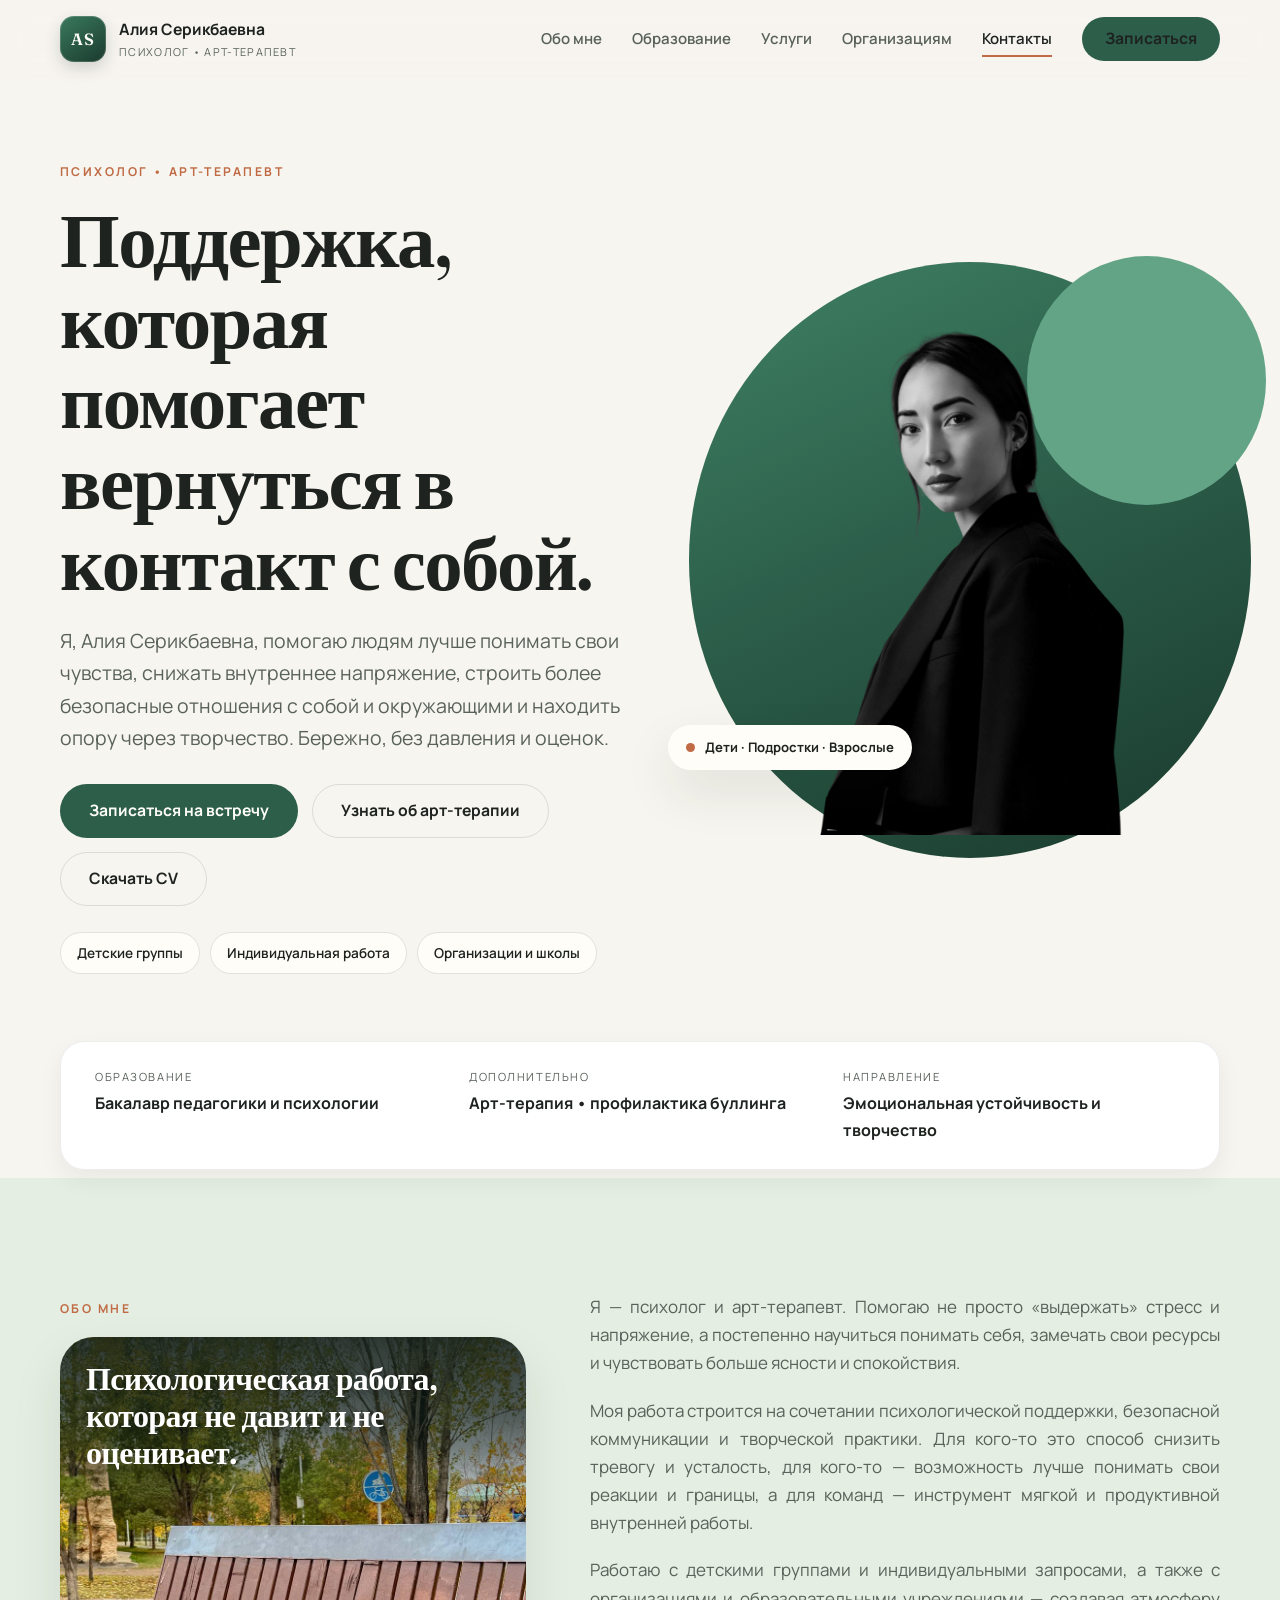
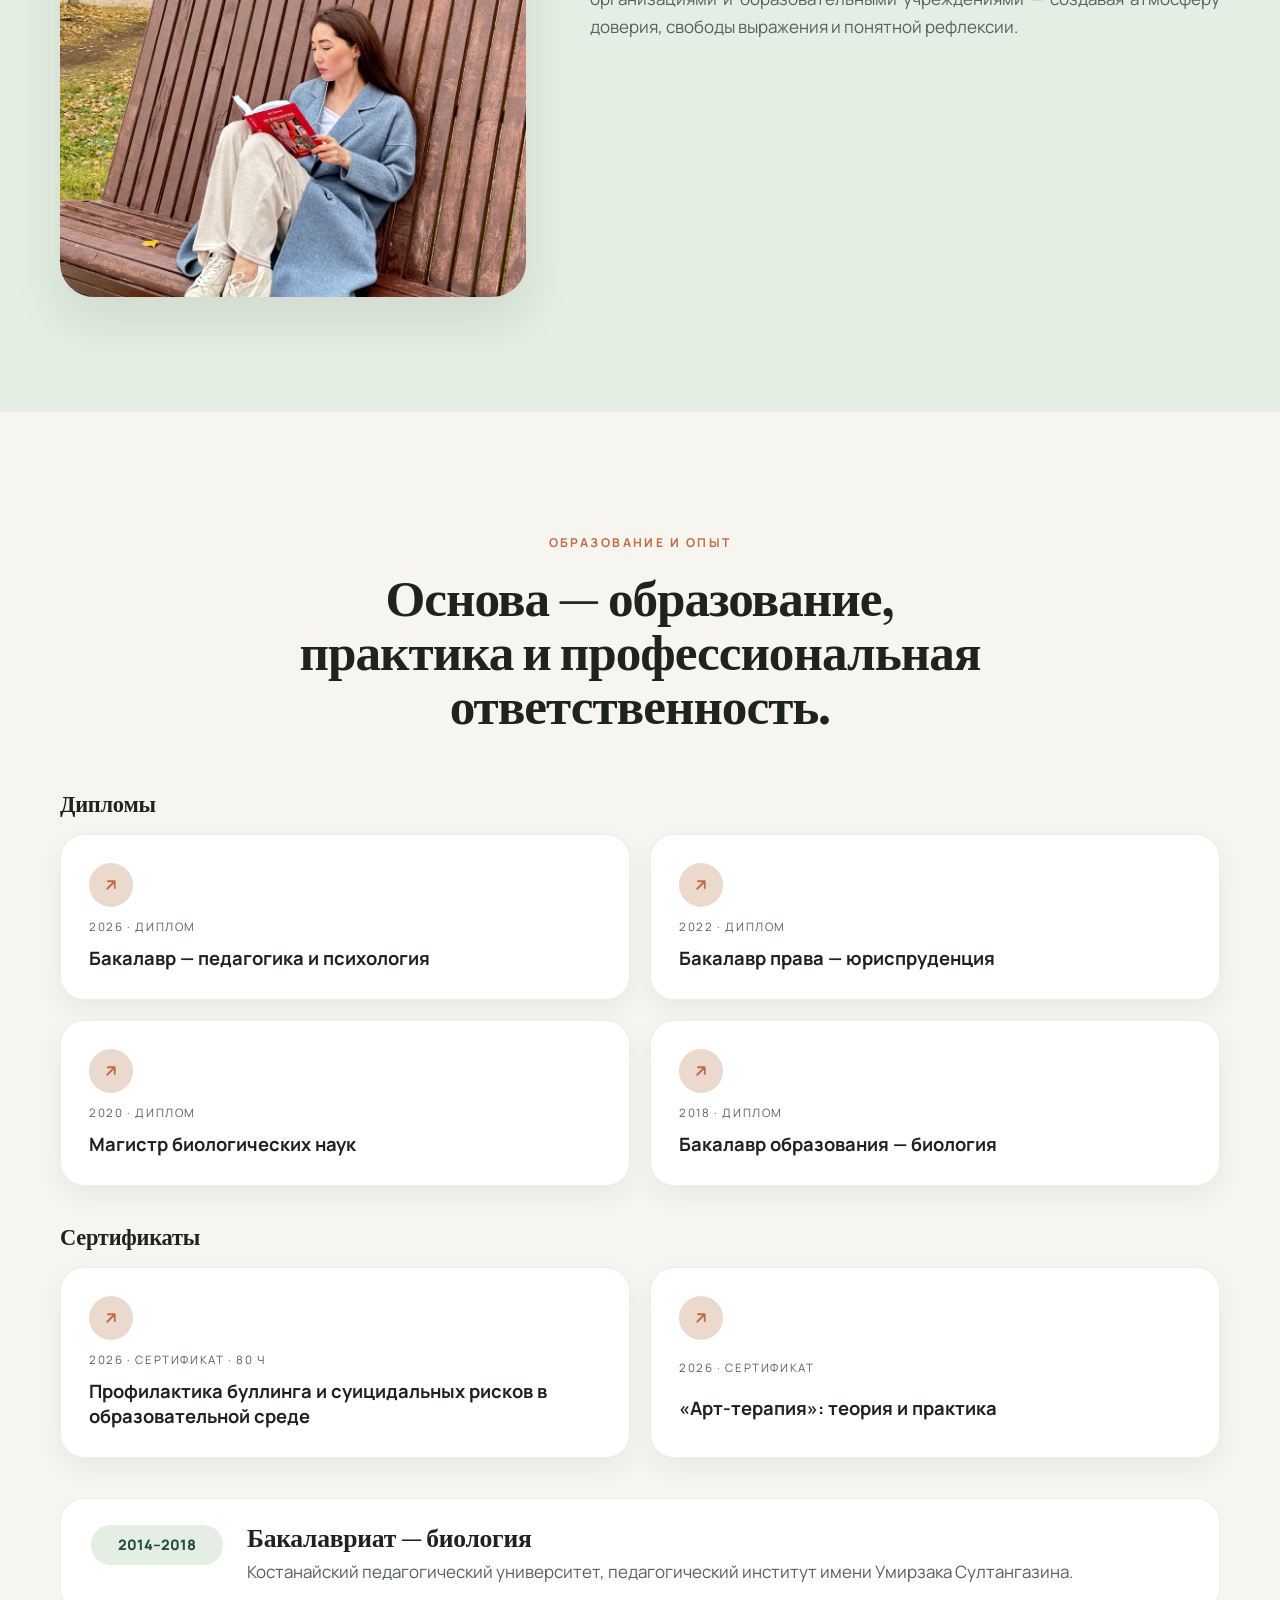
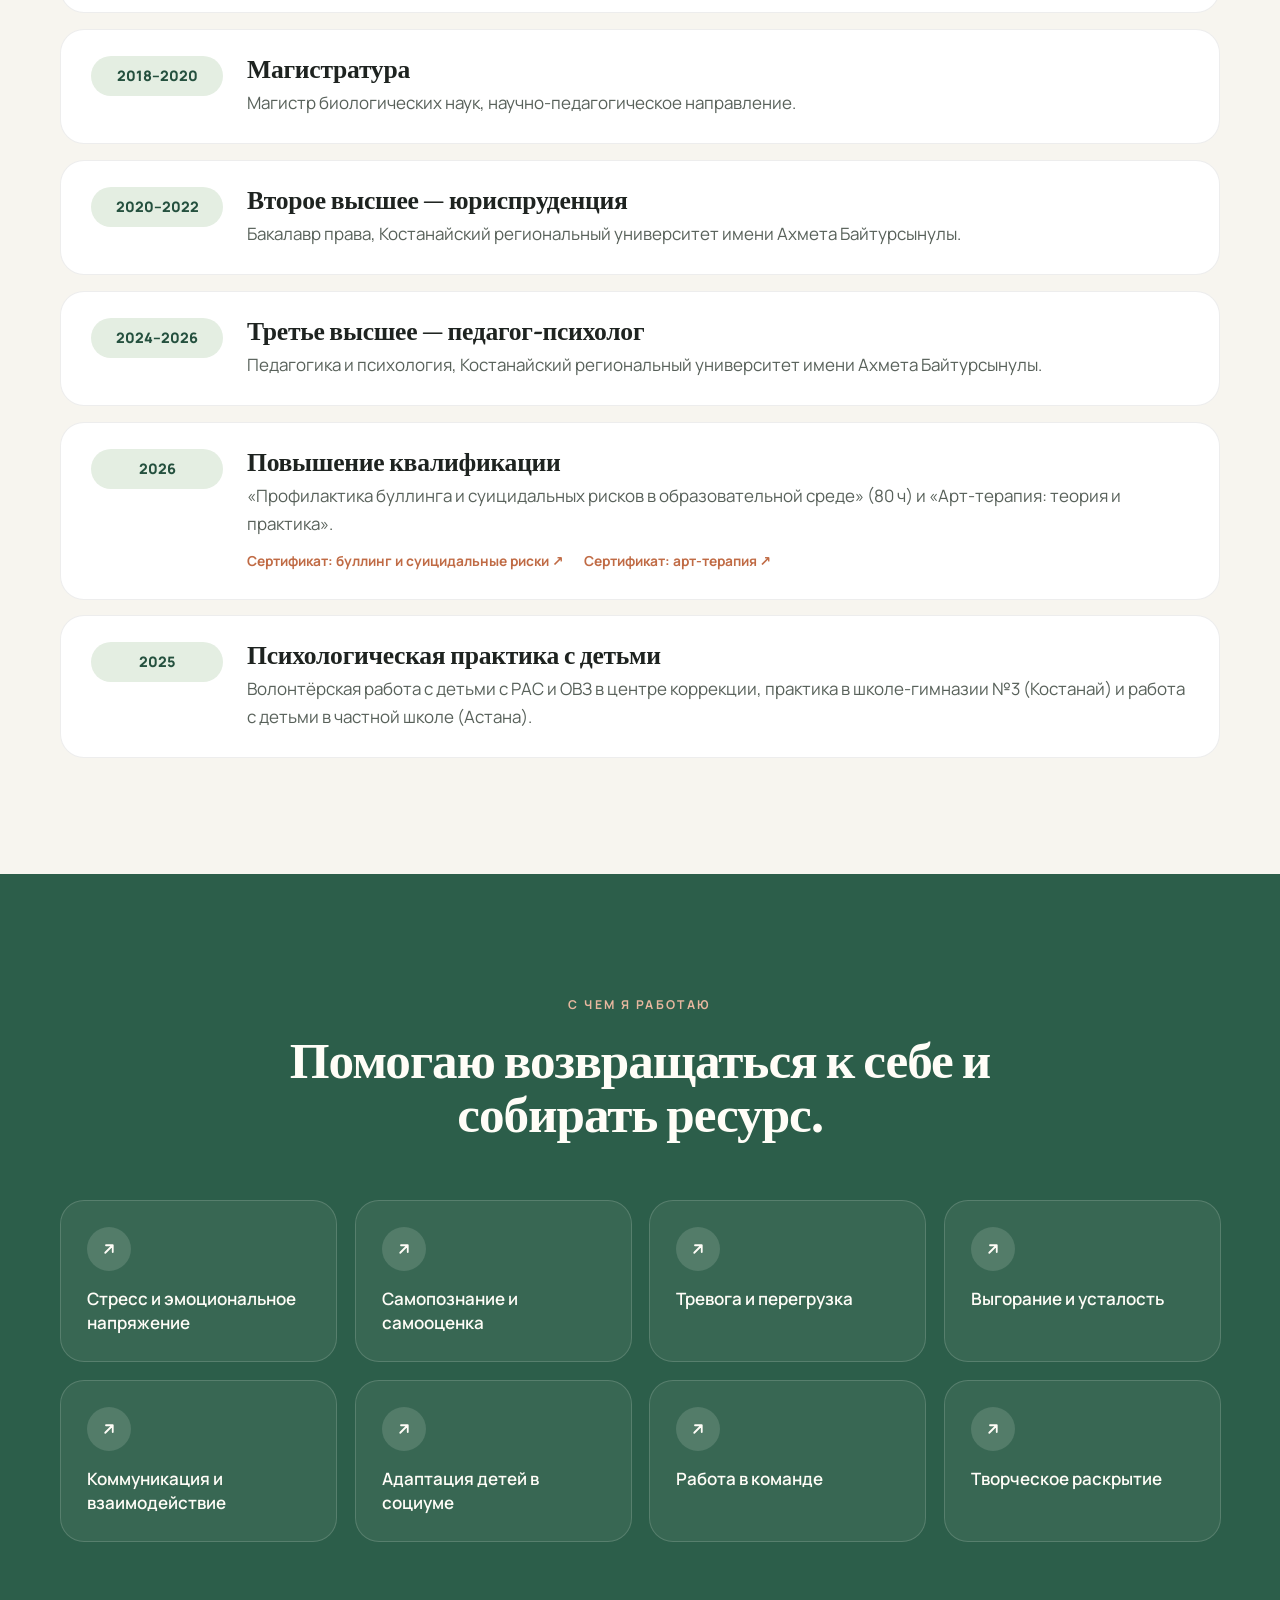
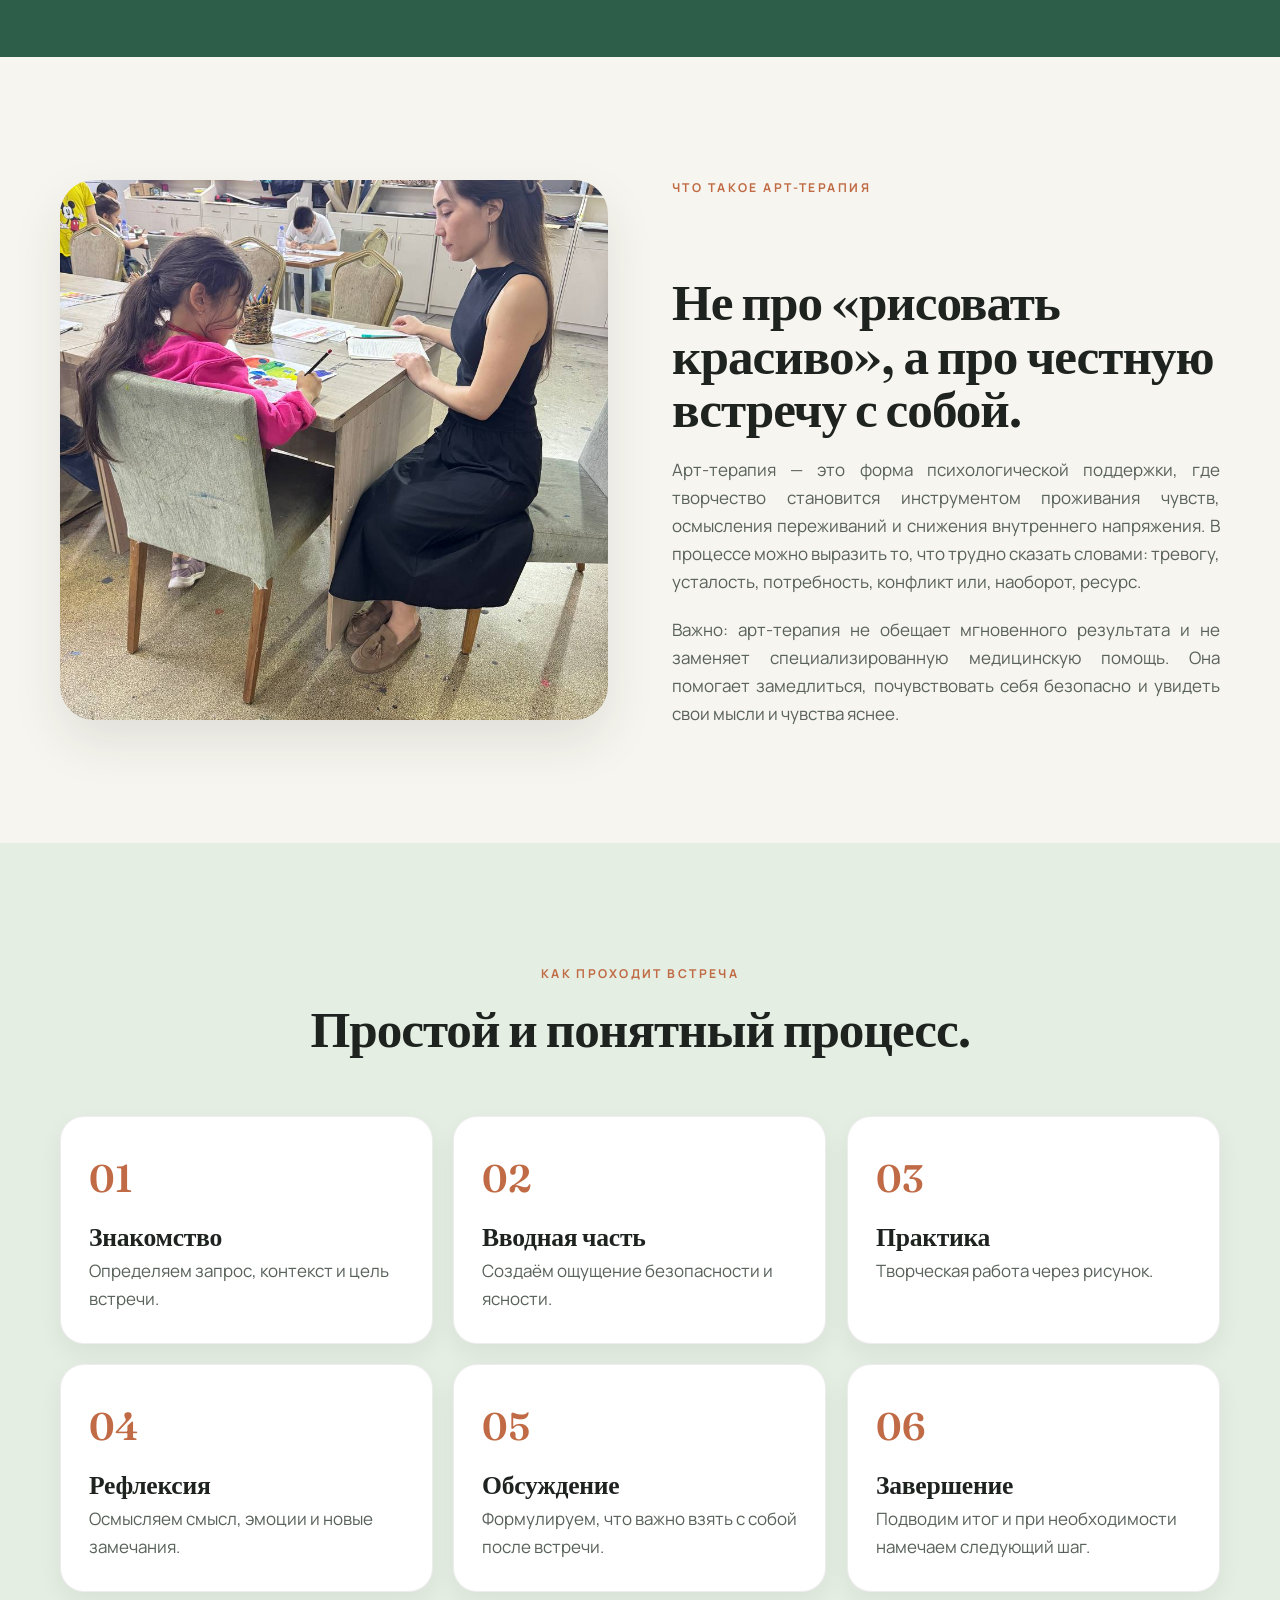
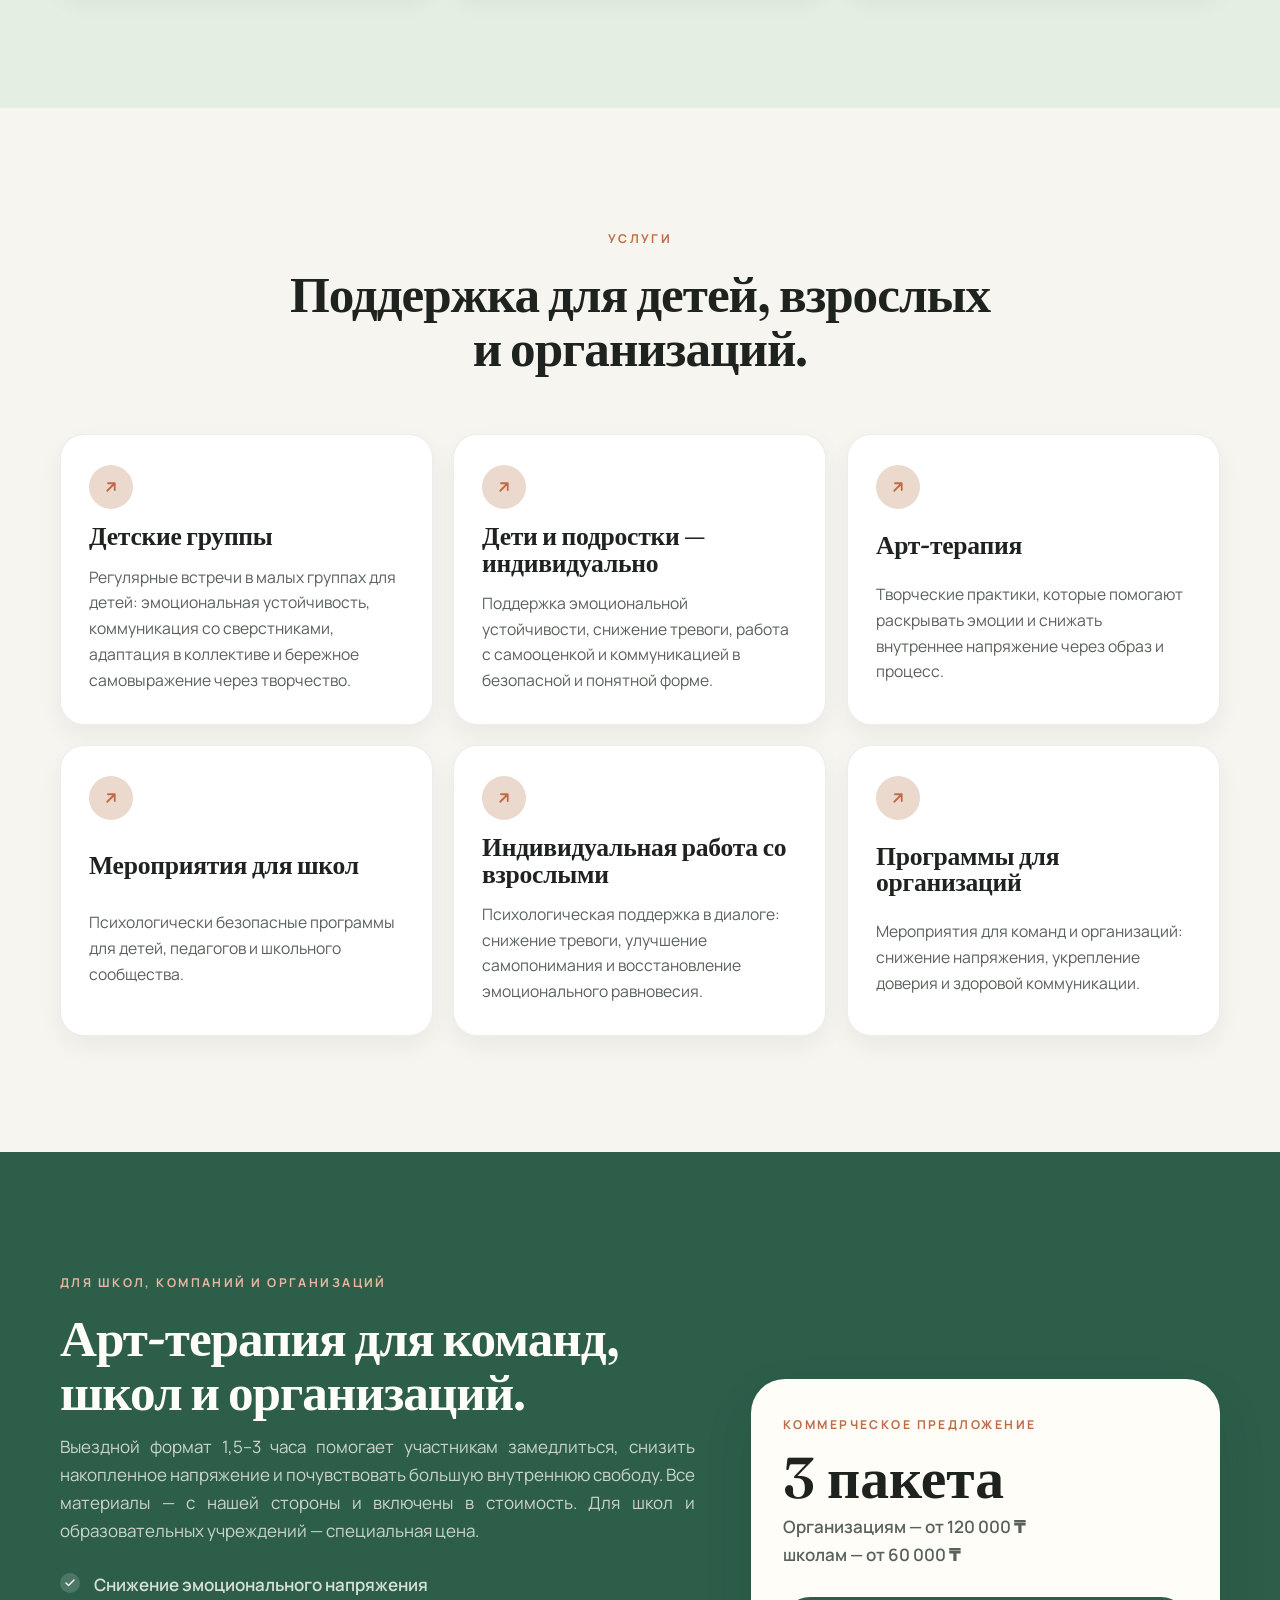
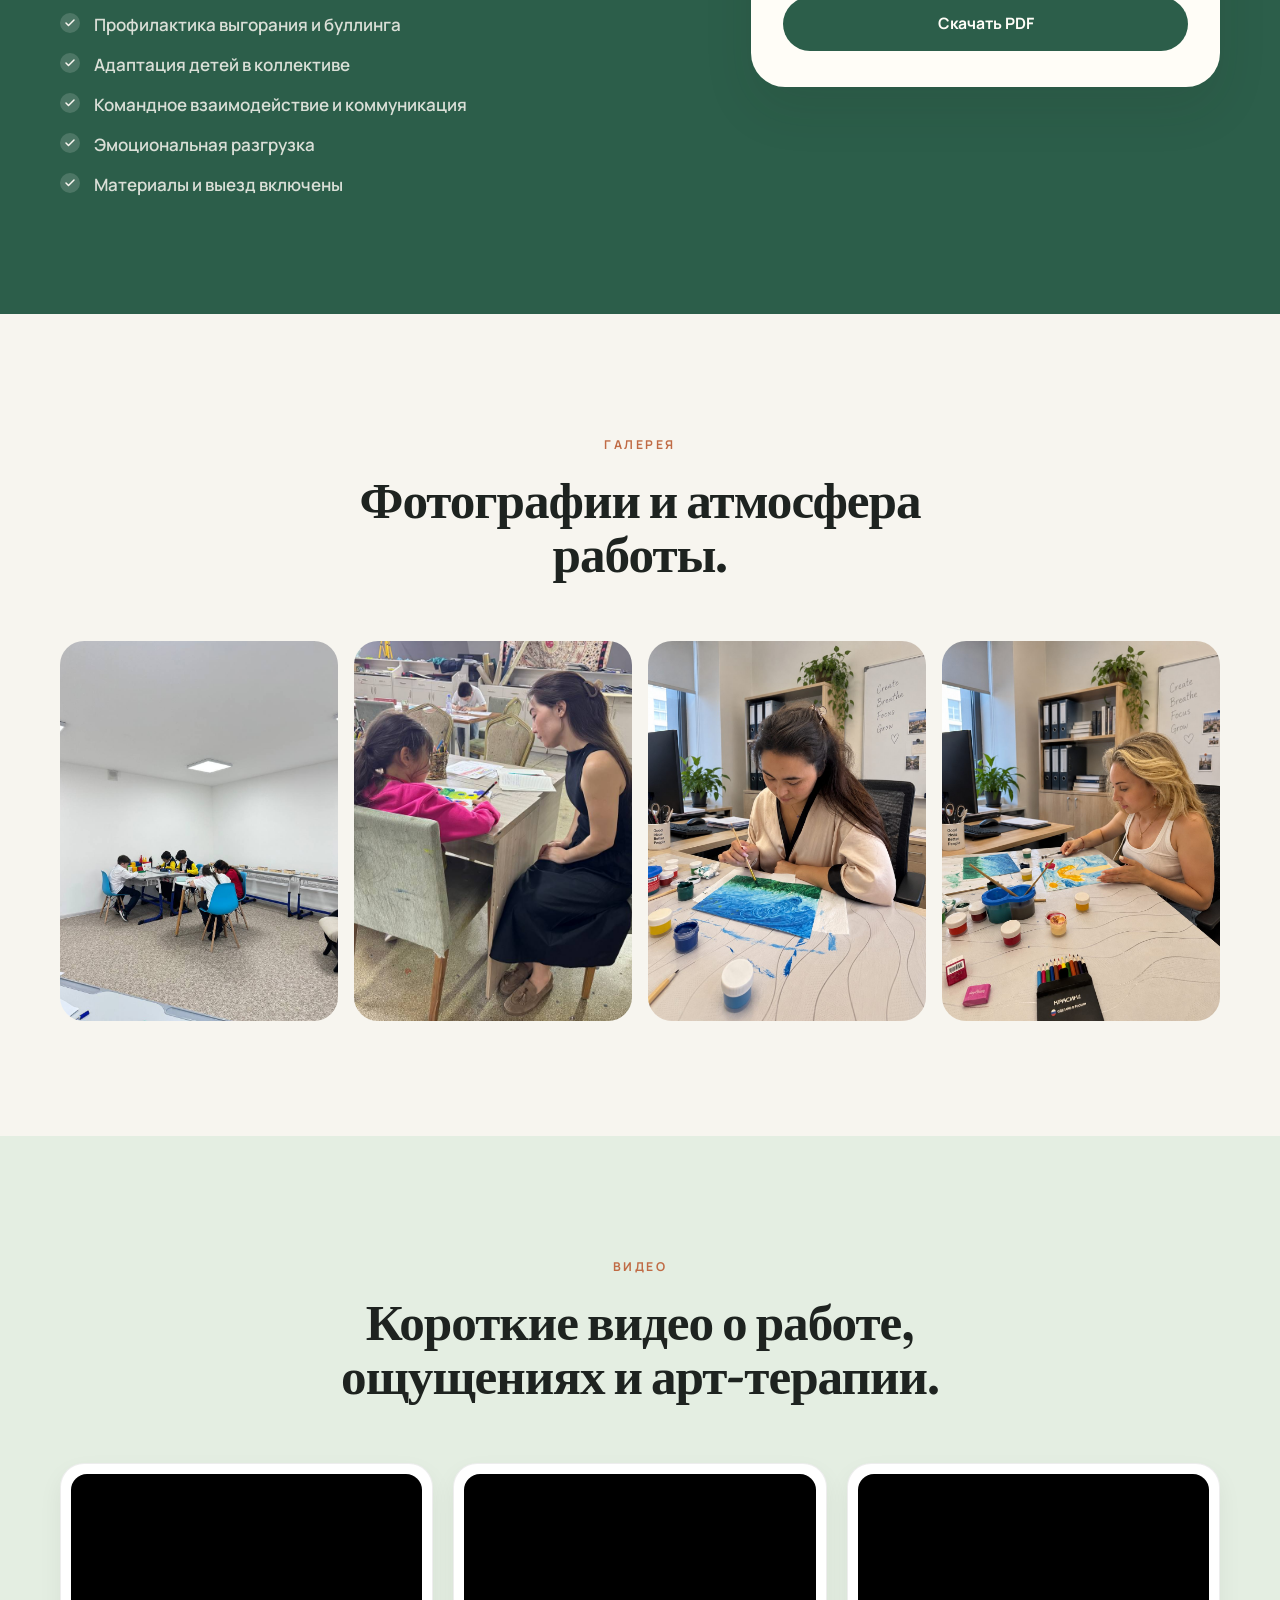
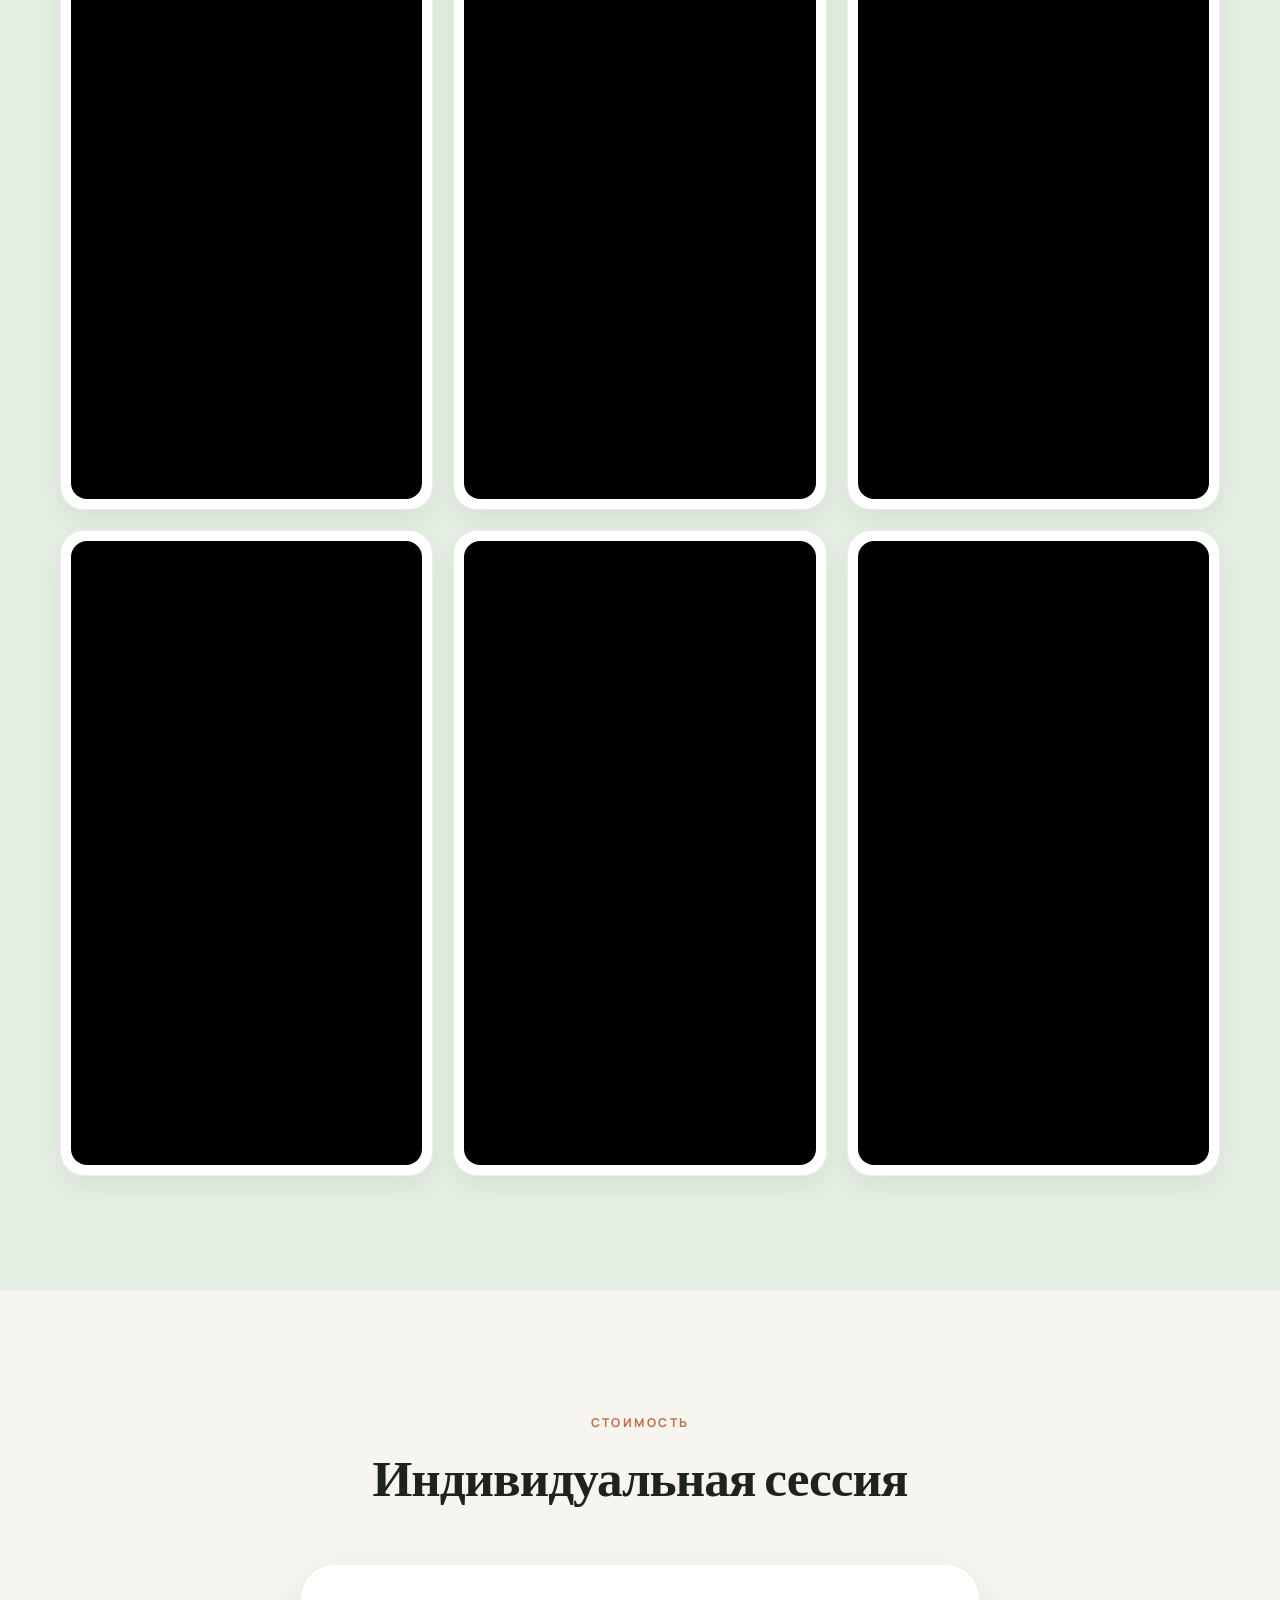
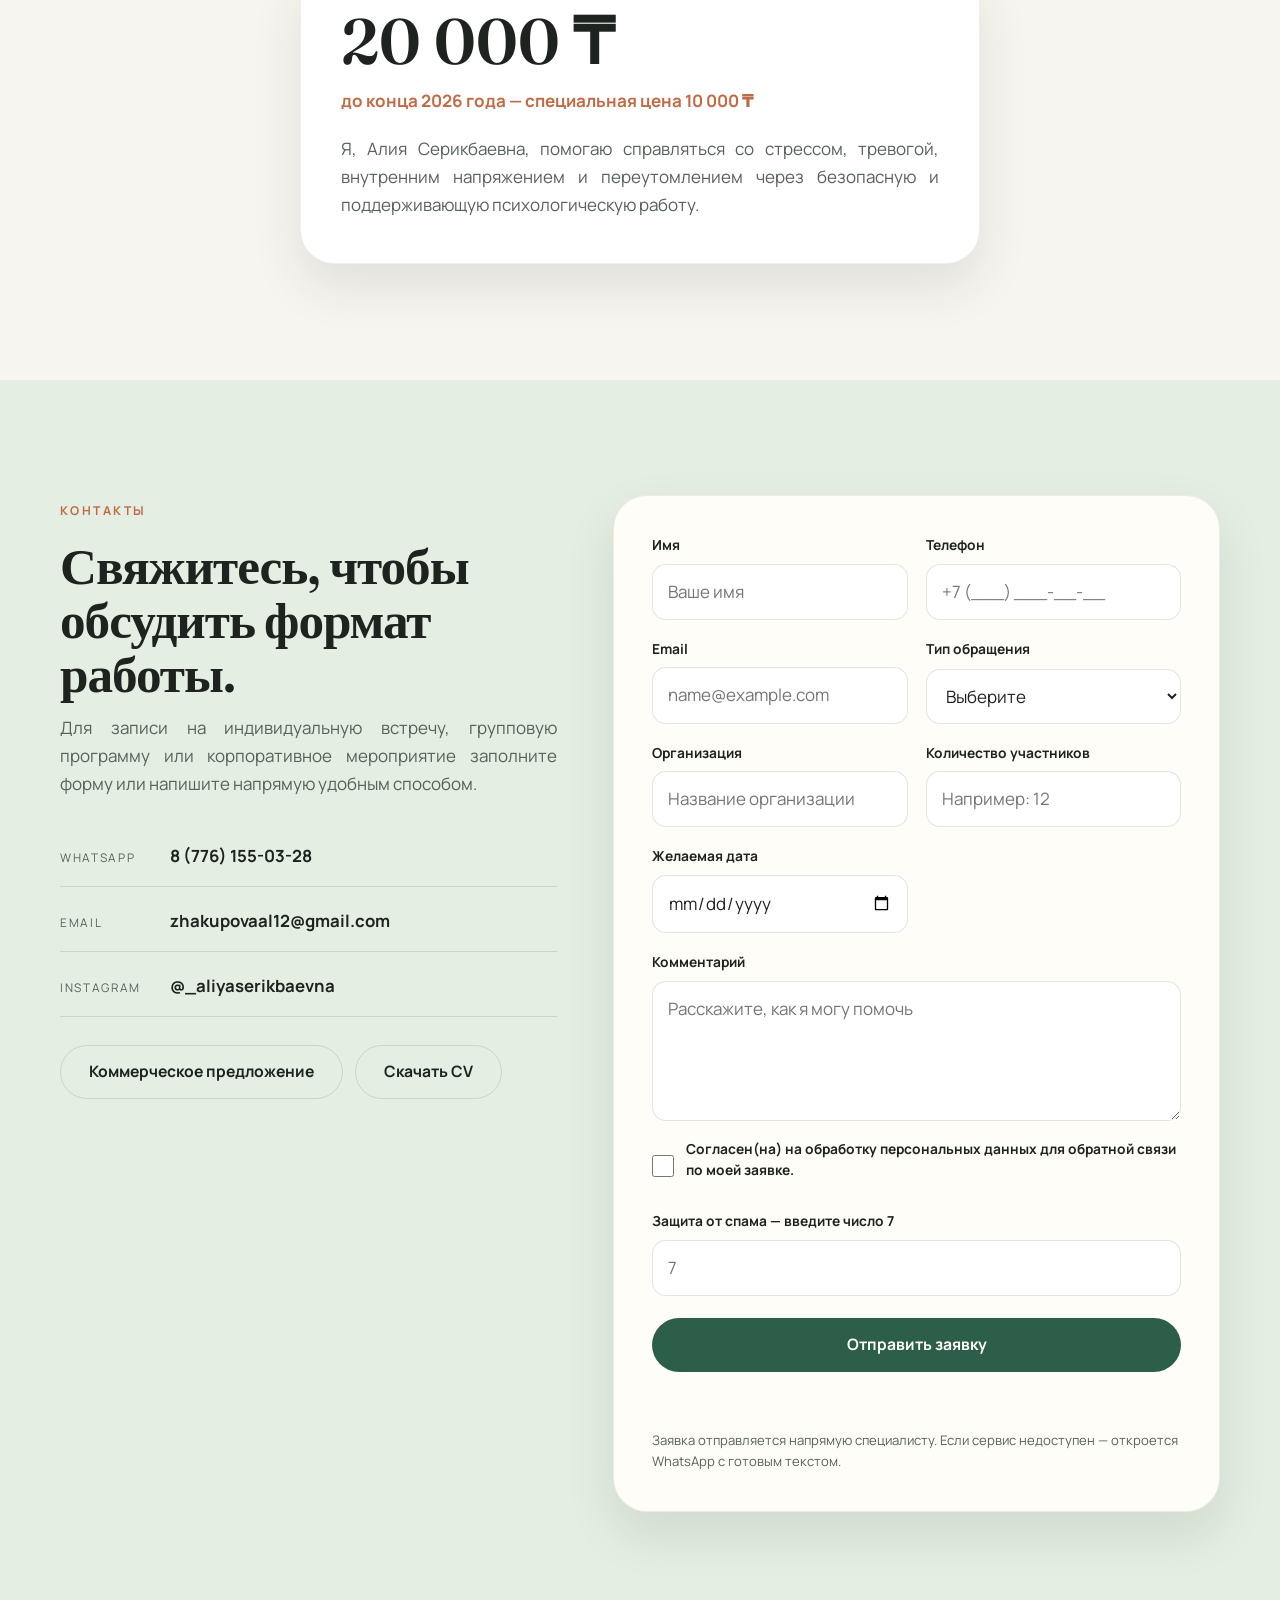
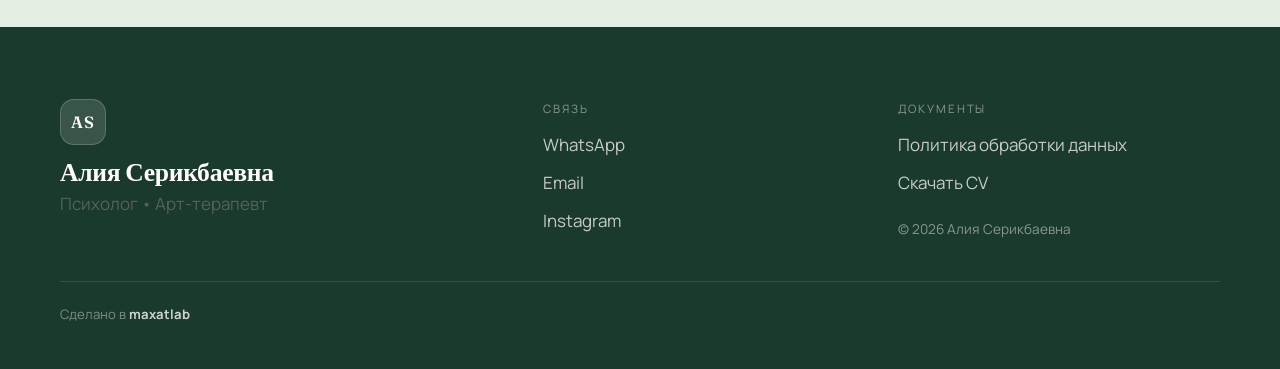
==== commit d72d620a: "Scroll motion system + wire Telegram endpoint - Richer scroll transitions (Draper-style, kept gentle" ====
--- a/index.html
+++ b/index.html
@@ -90,8 +90,8 @@
           </div>
 
           <div class="hero-figure reveal">
-            <span class="hero-shape hero-shape--main" aria-hidden="true"></span>
-            <span class="hero-shape hero-shape--accent" aria-hidden="true"></span>
+            <span class="hero-shape hero-shape--main" aria-hidden="true" data-parallax="0.06"></span>
+            <span class="hero-shape hero-shape--accent" aria-hidden="true" data-parallax="0.13"></span>
             <img
               class="hero-portrait"
               src="./assets/images/portrait.png"
@@ -130,7 +130,7 @@
       <!-- ABOUT -->
       <section id="about" class="band band-sage section">
         <div class="container split">
-          <div class="about-intro reveal">
+          <div class="about-intro reveal reveal--left">
             <p class="kicker">Обо мне</p>
             <figure class="about-photo">
               <img src="./assets/images/photo_3_2026-09-01_22-05-57.jpg" alt="Алия Серикбаевна с книгой по психологии" loading="lazy" />
@@ -139,7 +139,7 @@
               </figcaption>
             </figure>
           </div>
-          <div class="prose reveal">
+          <div class="prose reveal reveal--right">
             <p>
               Я — психолог и арт-терапевт. Помогаю не просто «выдержать» стресс и напряжение,
               а постепенно научиться понимать себя, замечать свои ресурсы и чувствовать больше
@@ -285,11 +285,11 @@
 
       <!-- ART-THERAPY EXPLAINED -->
       <section class="band band-paper section">
-        <div class="container split split--media reveal">
-          <div class="media-frame">
+        <div class="container split split--media">
+          <div class="media-frame reveal reveal--left">
             <img src="./assets/images/photo_7_2026-09-01_22-05-57.jpg" alt="Арт-терапевтическое занятие с ребёнком в студии" loading="lazy" />
           </div>
-          <div class="prose">
+          <div class="prose reveal reveal--right">
             <p class="kicker">Что такое арт-терапия</p>
             <h2>Не про «рисовать красиво», а про честную встречу с собой.</h2>
             <p>
@@ -370,7 +370,7 @@
       <!-- CORPORATE (forest band) -->
       <section id="corporate" class="band band-forest section">
         <div class="container corporate">
-          <div class="corporate-info reveal">
+          <div class="corporate-info reveal reveal--left">
             <p class="kicker">Для школ, компаний и организаций</p>
             <h2>Арт-терапия для команд, школ и организаций.</h2>
             <p>
@@ -387,7 +387,7 @@
               <li>Материалы и выезд включены</li>
             </ul>
           </div>
-          <aside class="offer-card reveal">
+          <aside class="offer-card reveal reveal--right">
             <p class="kicker">Коммерческое предложение</p>
             <strong class="offer-price">3 пакета</strong>
             <p class="offer-note">Организациям — от 120&nbsp;000&nbsp;₸<br />школам — от 60&nbsp;000&nbsp;₸</p>
@@ -463,7 +463,7 @@
       <!-- CONTACT -->
       <section id="contact" class="band band-sage section">
         <div class="container contact-grid">
-          <div class="contact-copy reveal">
+          <div class="contact-copy reveal reveal--left">
             <p class="kicker">Контакты</p>
             <h2>Свяжитесь, чтобы обсудить формат работы.</h2>
             <p>
@@ -490,7 +490,7 @@
             </div>
           </div>
 
-          <form id="contact-form" class="contact-form reveal" novalidate>
+          <form id="contact-form" class="contact-form reveal reveal--right" novalidate>
             <div class="field">
               <label for="f-name">Имя</label>
               <input id="f-name" type="text" name="name" placeholder="Ваше имя" autocomplete="name" />
--- a/styles.css
+++ b/styles.css
@@ -113,6 +113,7 @@
 
 .section {
   padding: clamp(64px, 9vw, 120px) 0;
+  overflow-x: clip; /* сдерживает боковые сдвиги анимаций появления */
 }
 
 .skip-link {
@@ -581,6 +582,12 @@
   width: 100%;
   height: clamp(340px, 46vw, 540px);
   object-fit: cover;
+  transition: transform 0.6s var(--ease-out);
+}
+
+.media-frame:hover img,
+.about-photo:hover img {
+  transform: scale(1.03);
 }
 
 .about-photo {
@@ -597,6 +604,7 @@
   height: clamp(380px, 52vw, 560px);
   object-fit: cover;
   object-position: 50% 12%;
+  transition: transform 0.6s var(--ease-out);
 }
 
 .about-photo figcaption {
@@ -1157,15 +1165,66 @@
 }
 
 /* ---------- Reveal on scroll ---------- */
+:root {
+  --ease-out: cubic-bezier(0.16, 1, 0.3, 1);
+}
+
 .reveal {
   opacity: 0;
-  transform: translateY(24px);
-  transition: opacity 0.6s ease, transform 0.6s ease;
+  transform: translateY(32px);
+  transition: opacity 0.8s var(--ease-out), transform 0.8s var(--ease-out),
+    filter 0.8s var(--ease-out);
+  transition-delay: var(--reveal-delay, 0ms);
+  will-change: opacity, transform;
+}
+
+.reveal--left {
+  transform: translateX(-44px);
+}
+
+.reveal--right {
+  transform: translateX(44px);
+}
+
+.reveal--scale {
+  transform: translateY(28px) scale(0.94);
+}
+
+.reveal--blur {
+  filter: blur(6px);
+}
+
+/* карточки в сетках появляются с лёгким масштабом */
+.service-card.reveal,
+.doc-card.reveal,
+.focus-item.reveal,
+.process-step.reveal {
+  transform: translateY(30px) scale(0.96);
 }
 
 .reveal.in {
   opacity: 1;
   transform: none;
+  filter: none;
+}
+
+/* заголовки секций «проявляются» маской снизу вверх */
+.section-heading.reveal h2 {
+  clip-path: inset(0 0 110% 0);
+  transform: translateY(14px);
+  transition: clip-path 0.9s var(--ease-out), transform 0.9s var(--ease-out);
+  transition-delay: 90ms;
+}
+
+.section-heading.reveal.in h2 {
+  clip-path: inset(0 0 -10% 0);
+  transform: none;
+}
+
+/* мягкий параллакс фоновых фигур в hero */
+.hero-shape {
+  will-change: transform;
+  transition: transform 0.1s linear;
 }
 
 /* ---------- Focus visibility ---------- */
@@ -1329,16 +1388,38 @@
     scroll-behavior: auto;
   }
 
-  .reveal {
+  .reveal,
+  .reveal--left,
+  .reveal--right,
+  .reveal--scale,
+  .reveal--blur,
+  .service-card.reveal,
+  .doc-card.reveal,
+  .focus-item.reveal,
+  .process-step.reveal {
     opacity: 1;
     transform: none;
+    filter: none;
+    transition: none;
+  }
+
+  .section-heading.reveal h2,
+  .section-heading.reveal.in h2 {
+    clip-path: none;
+    transform: none;
+    transition: none;
+  }
+
+  .hero-shape {
     transition: none;
   }
 
   .button:hover,
   .doc-card:hover,
   .service-card:hover,
-  .gallery-grid img:hover {
+  .gallery-grid img:hover,
+  .media-frame:hover img,
+  .about-photo:hover img {
     transform: none;
   }
 }
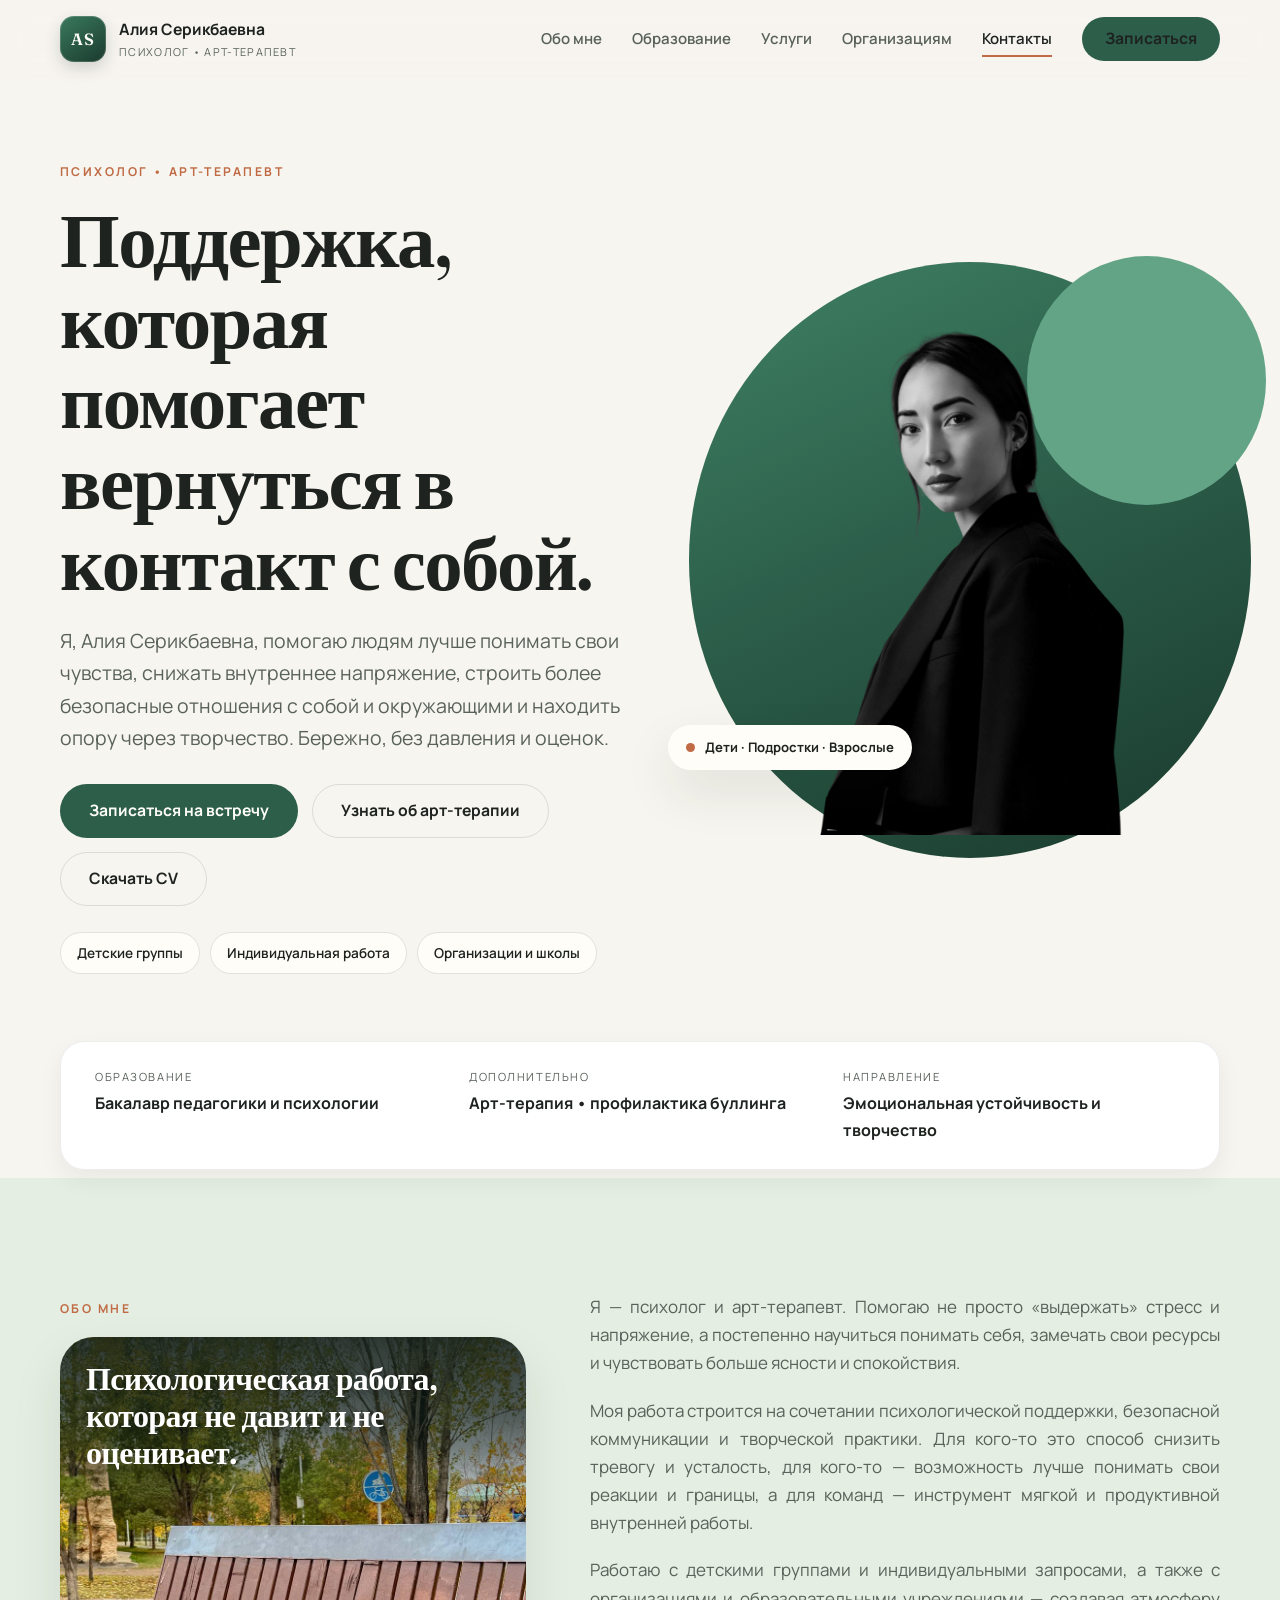
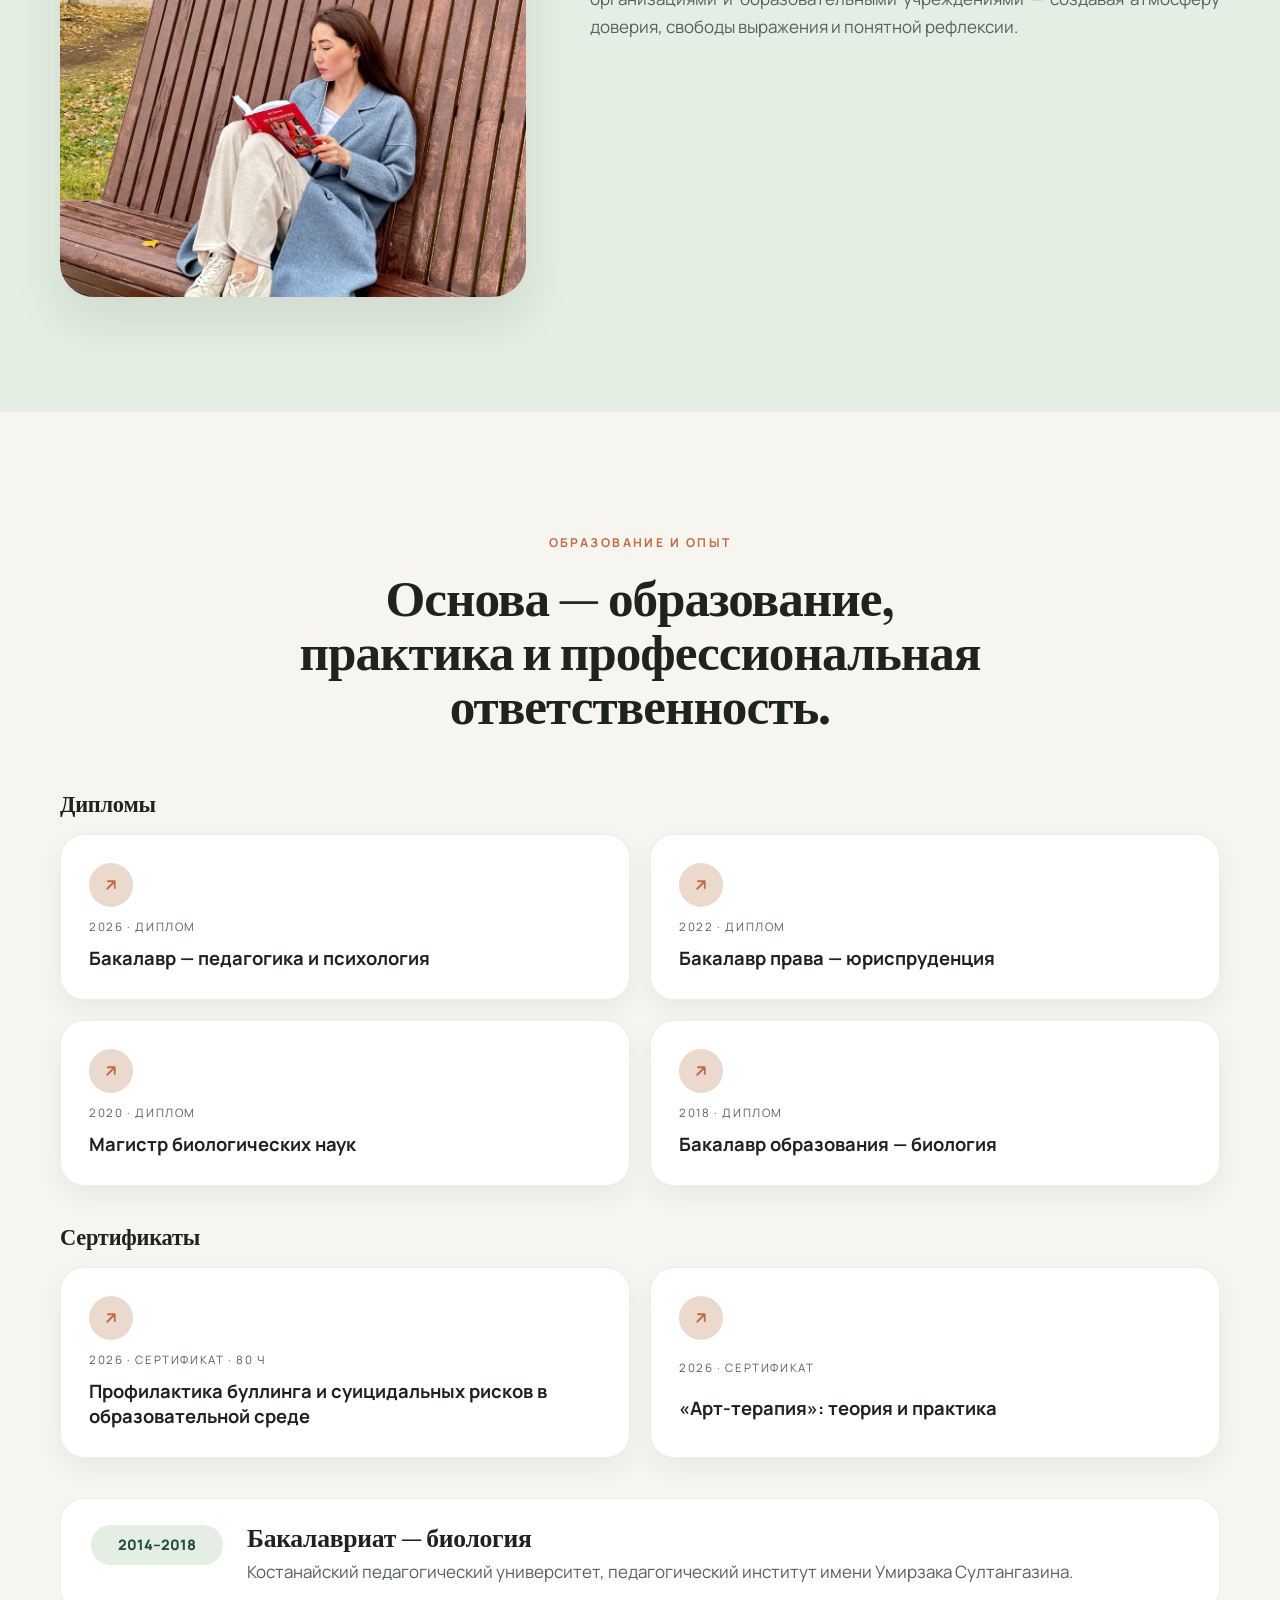
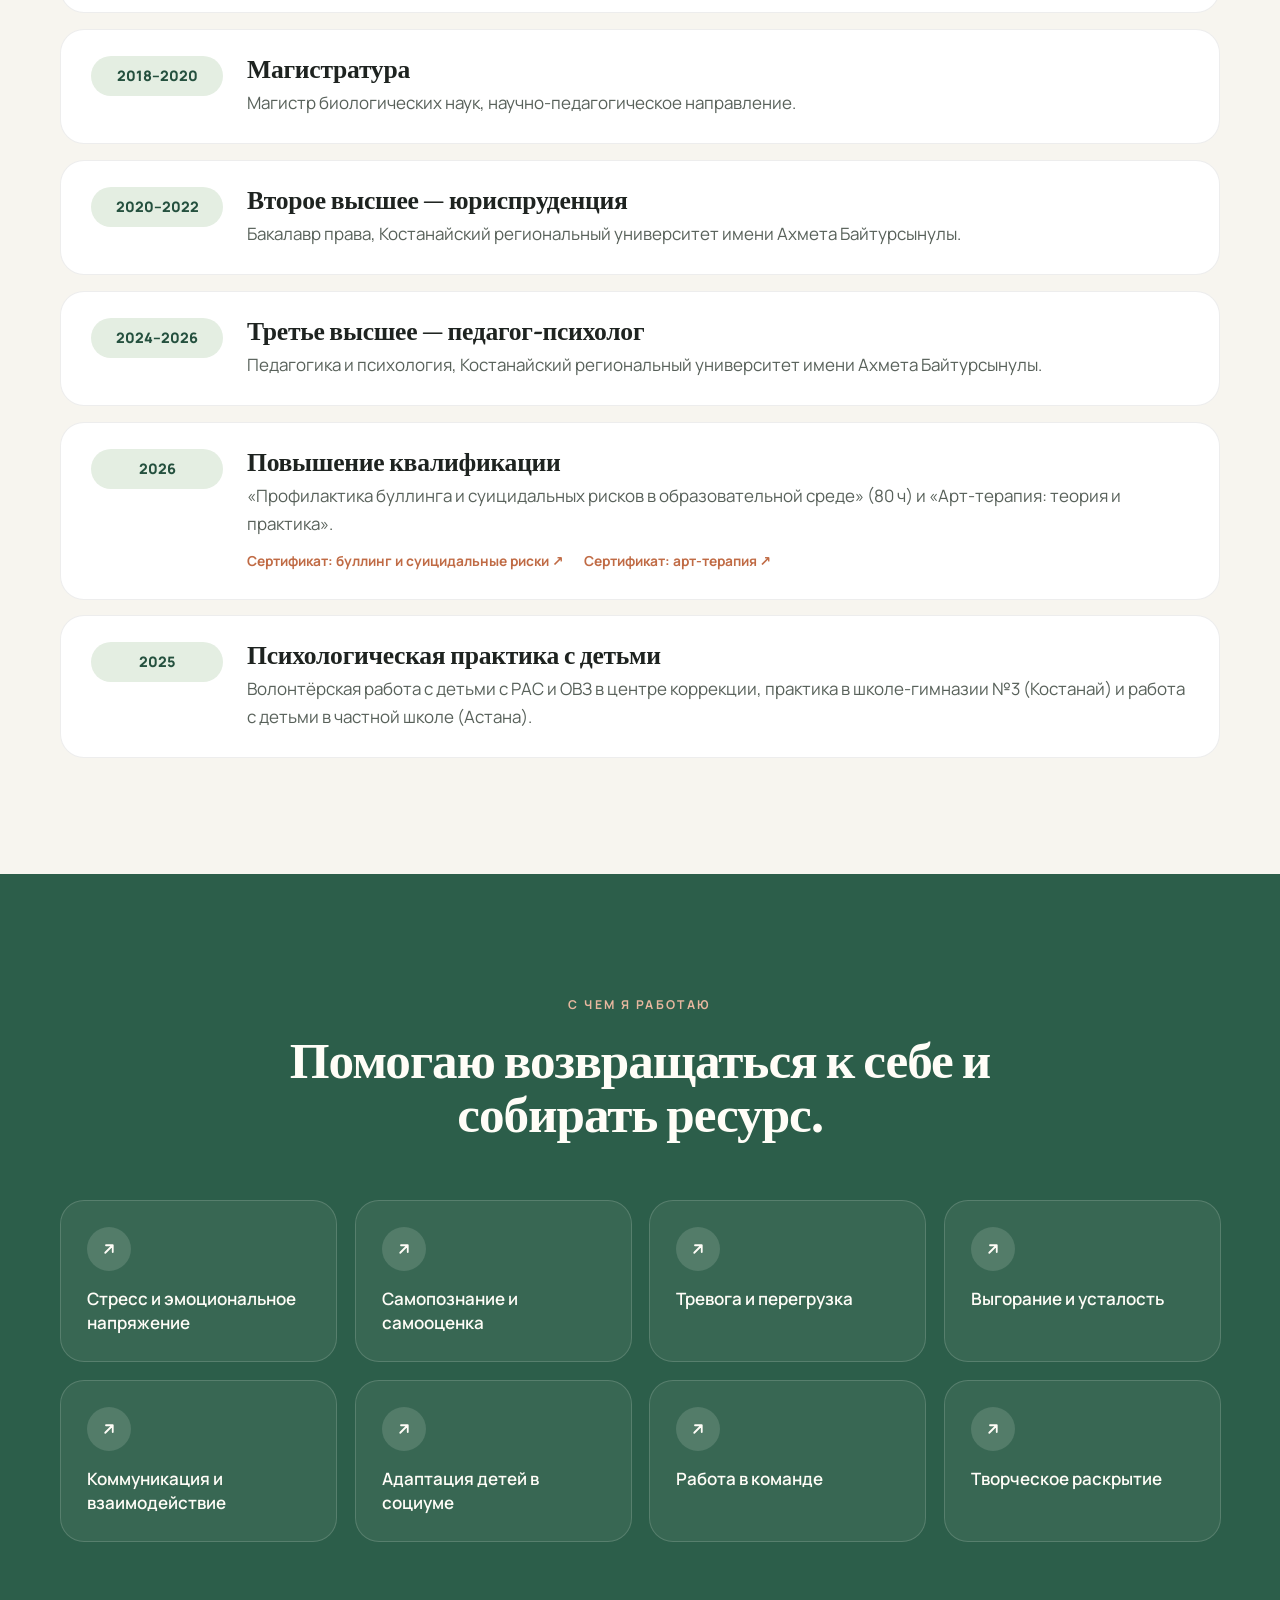
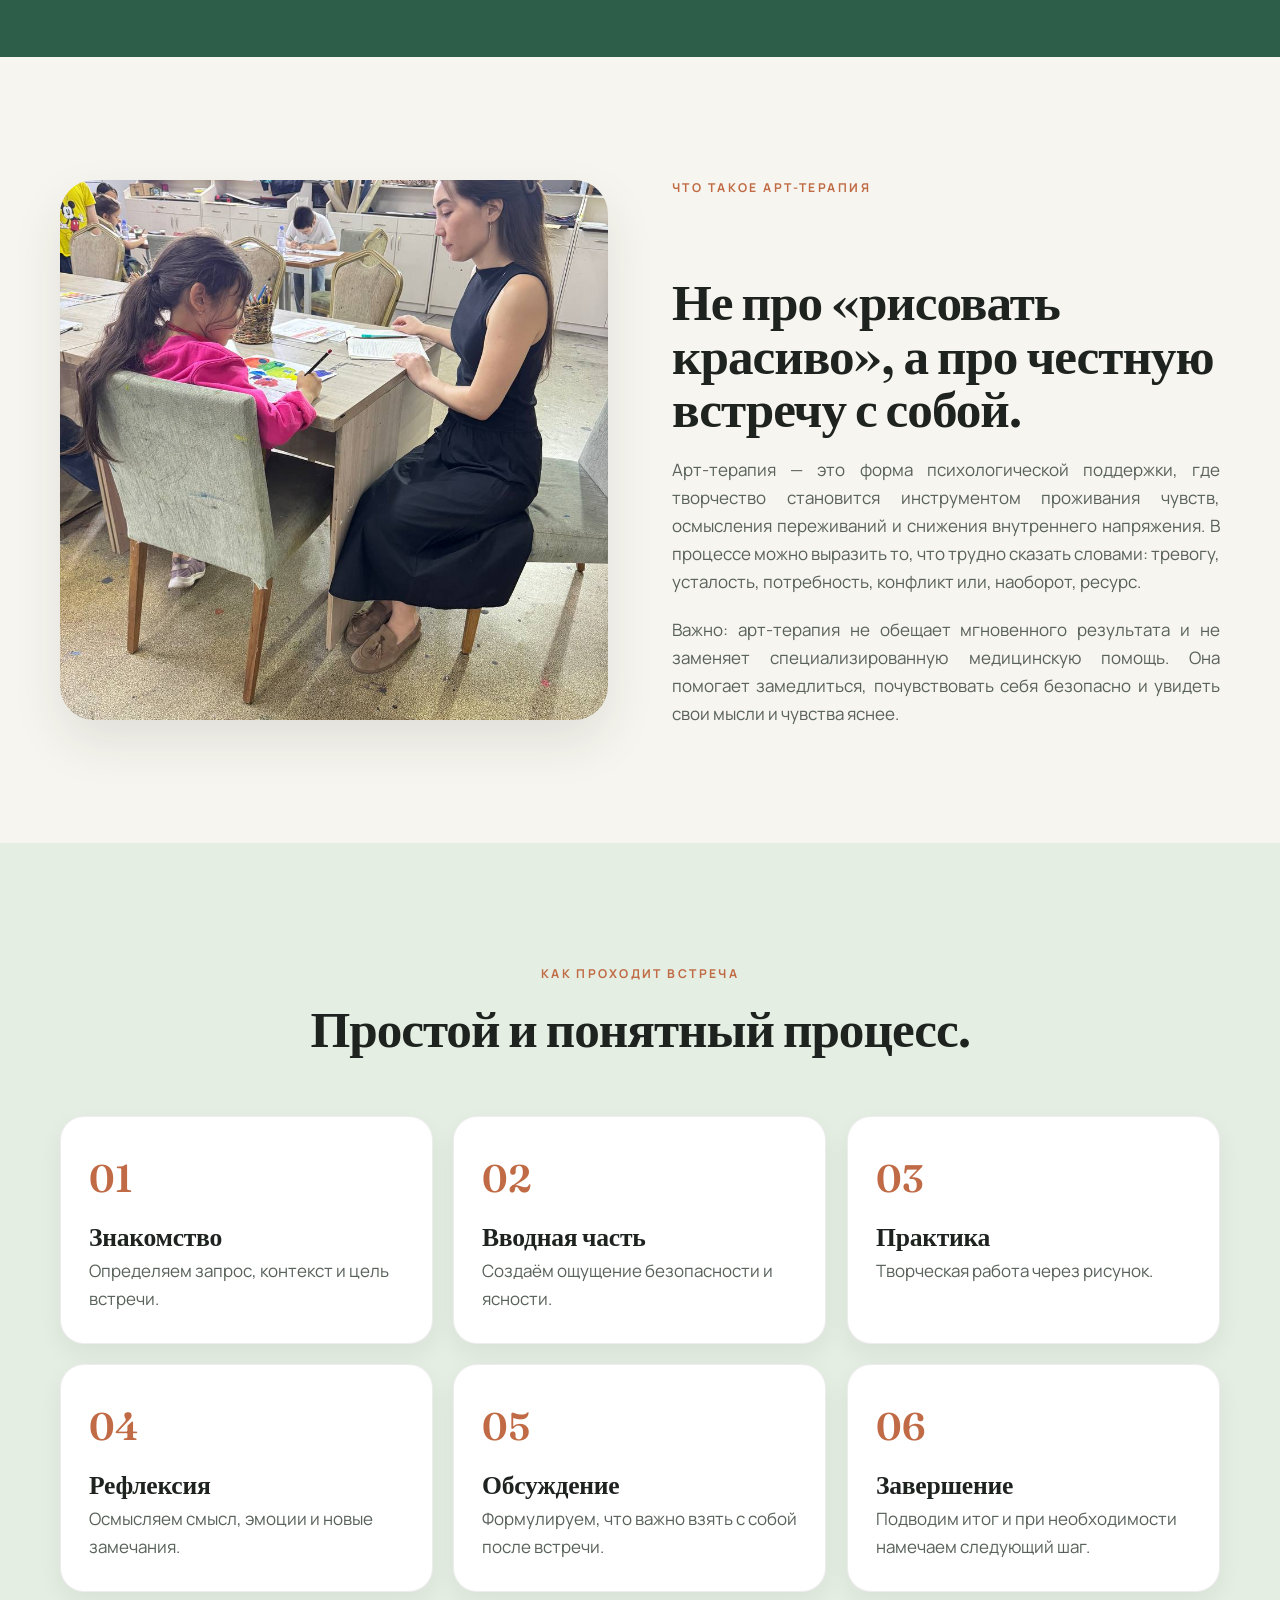
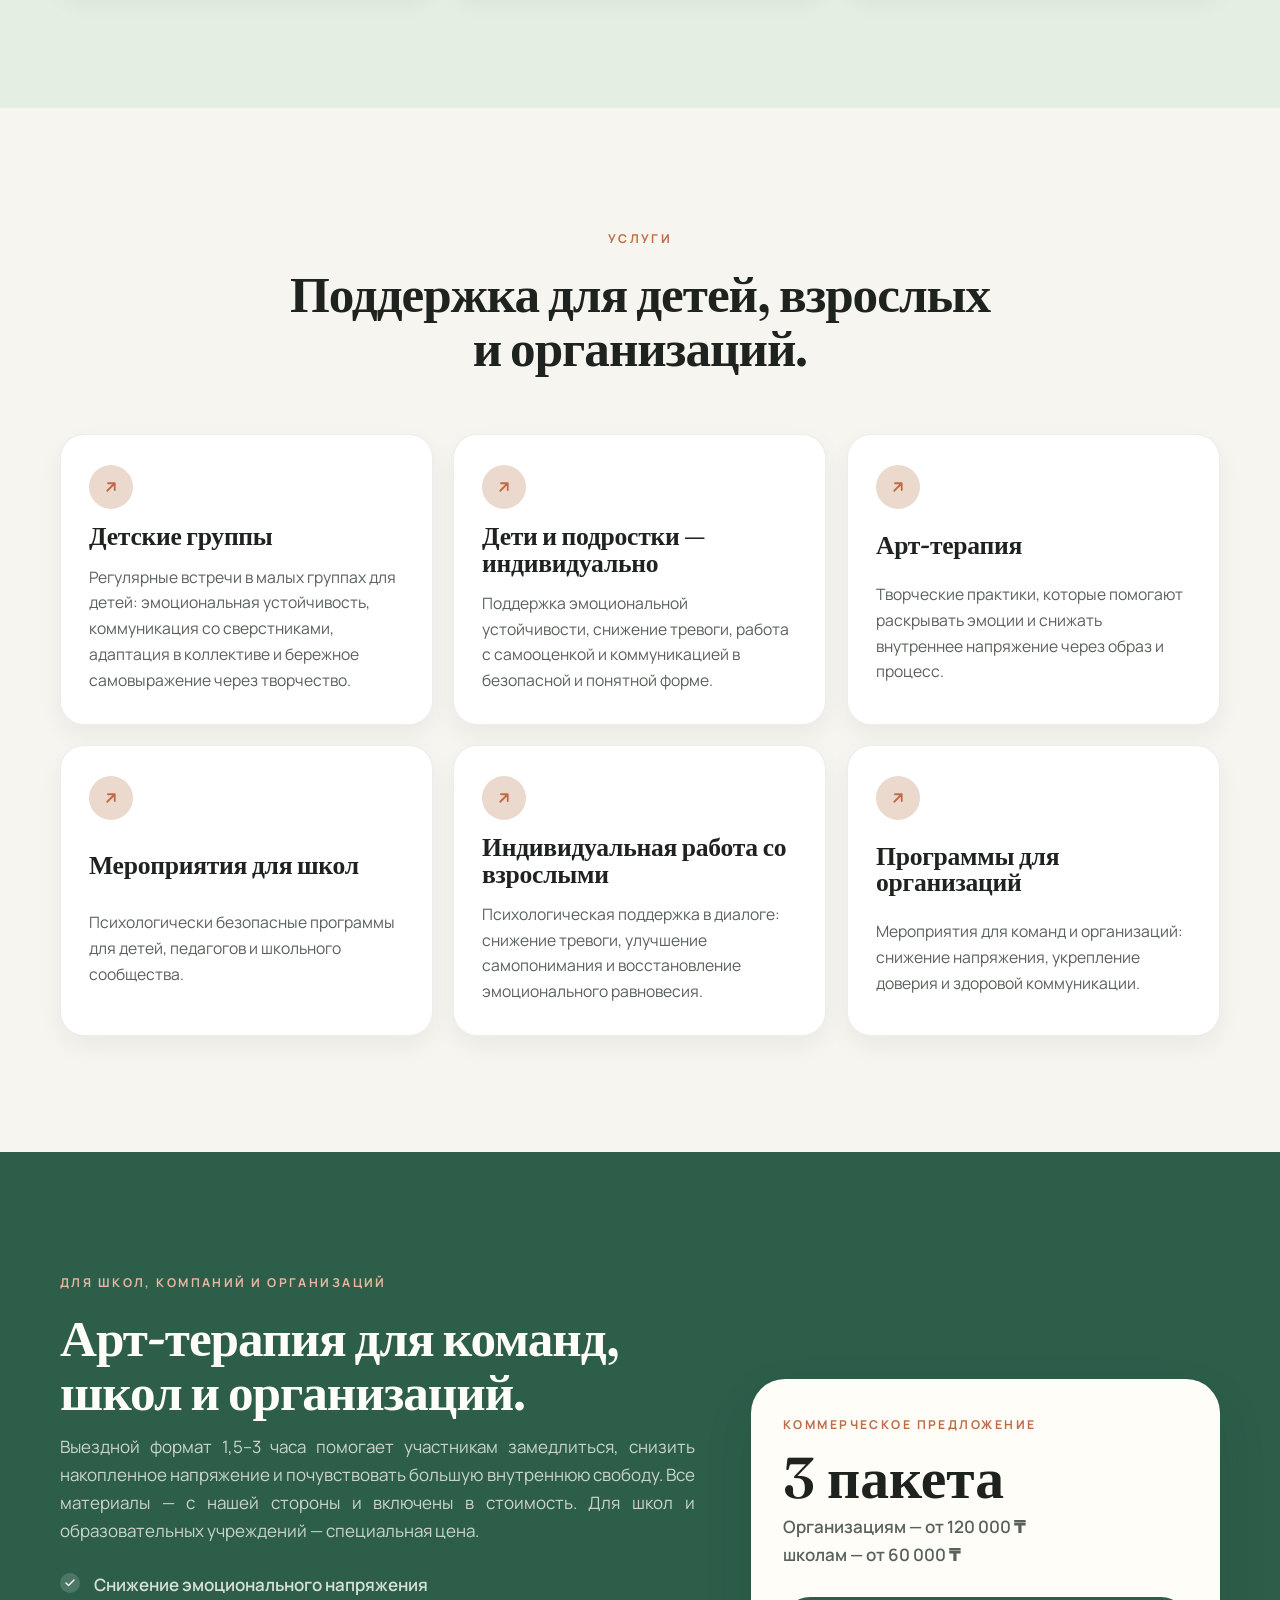
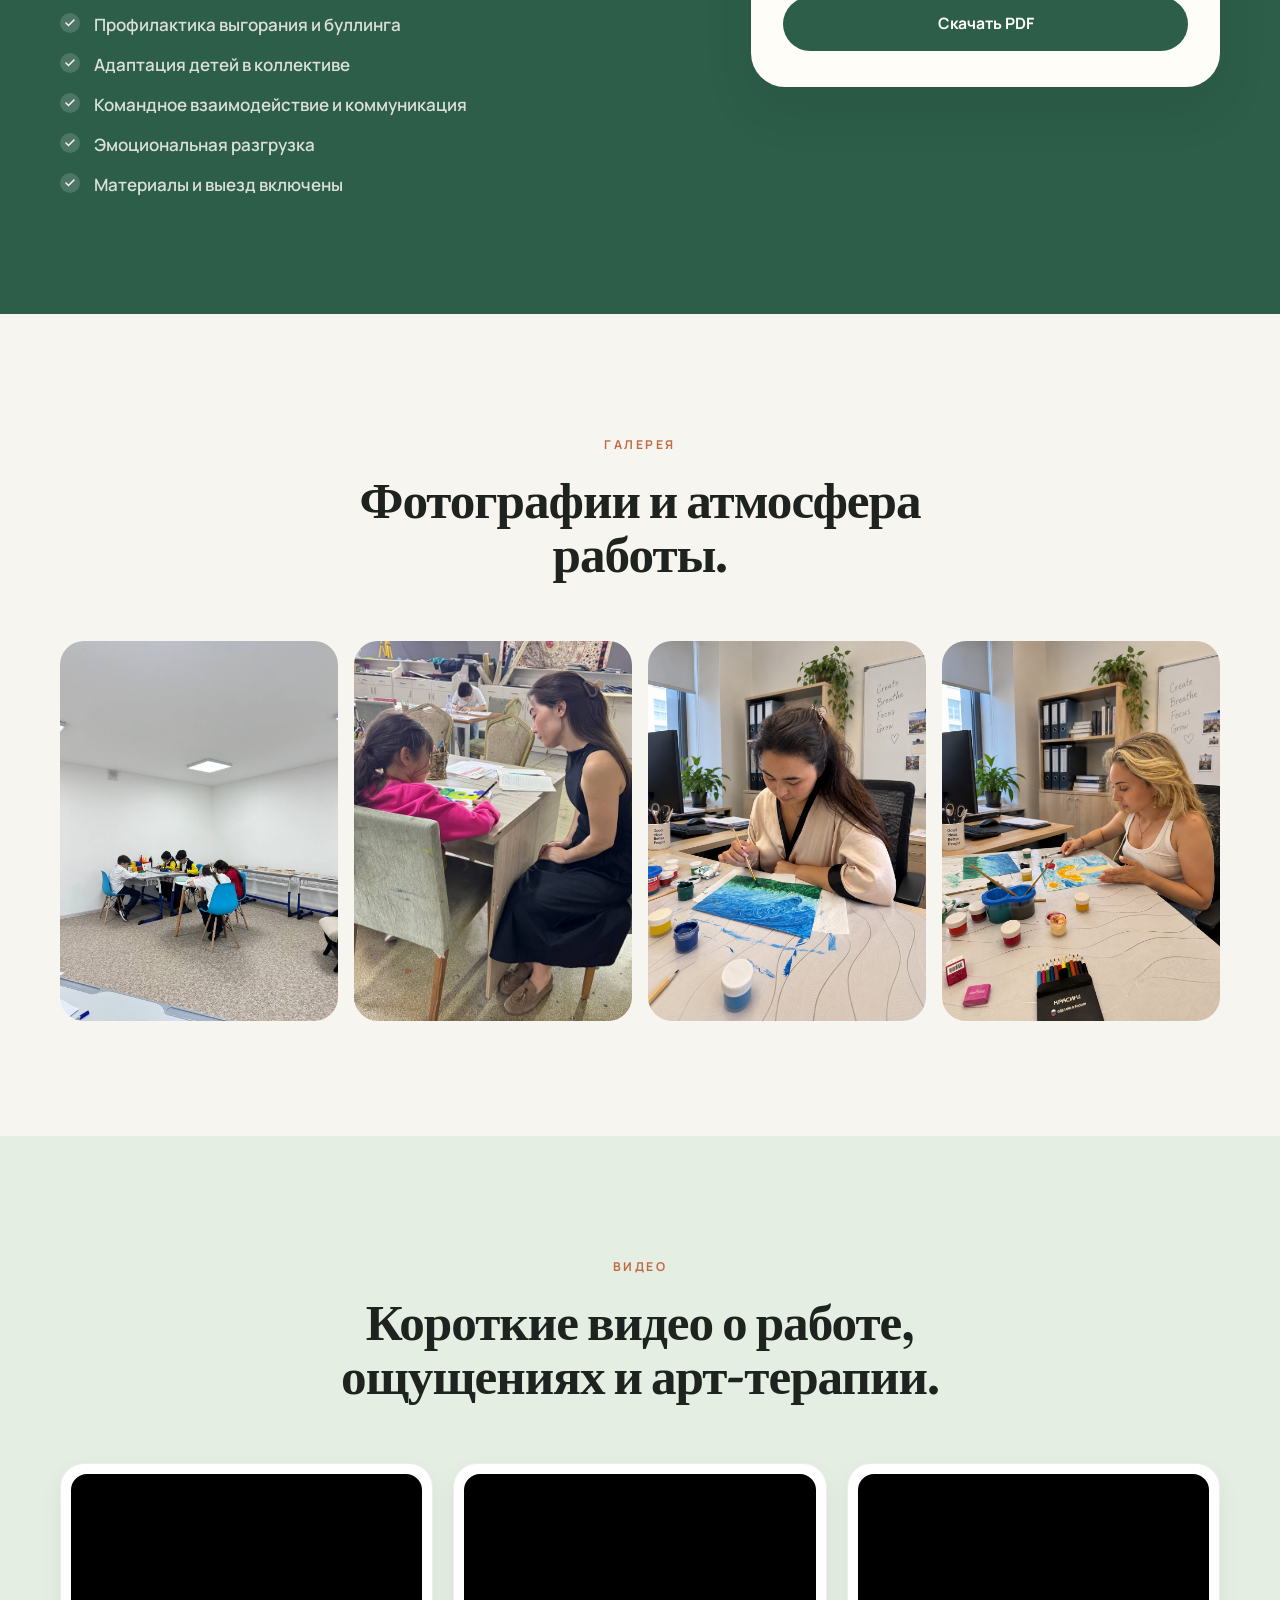
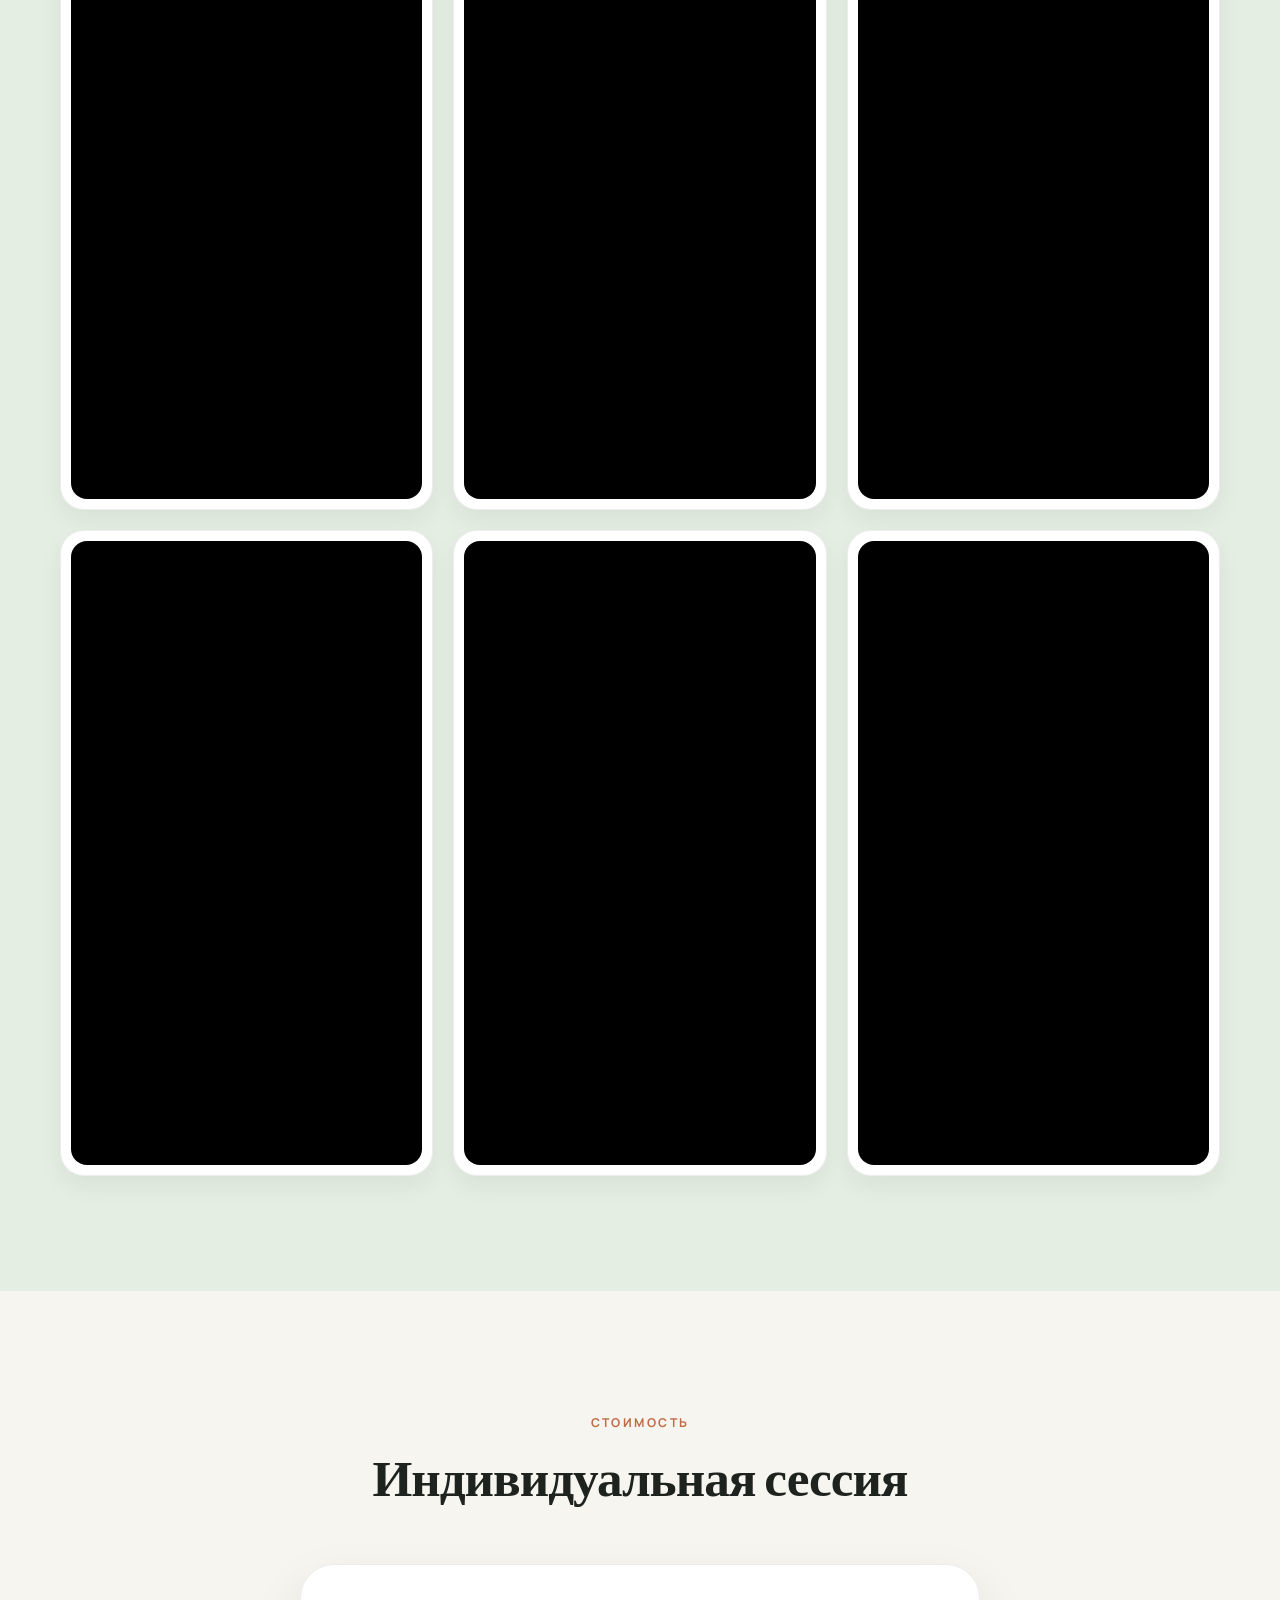
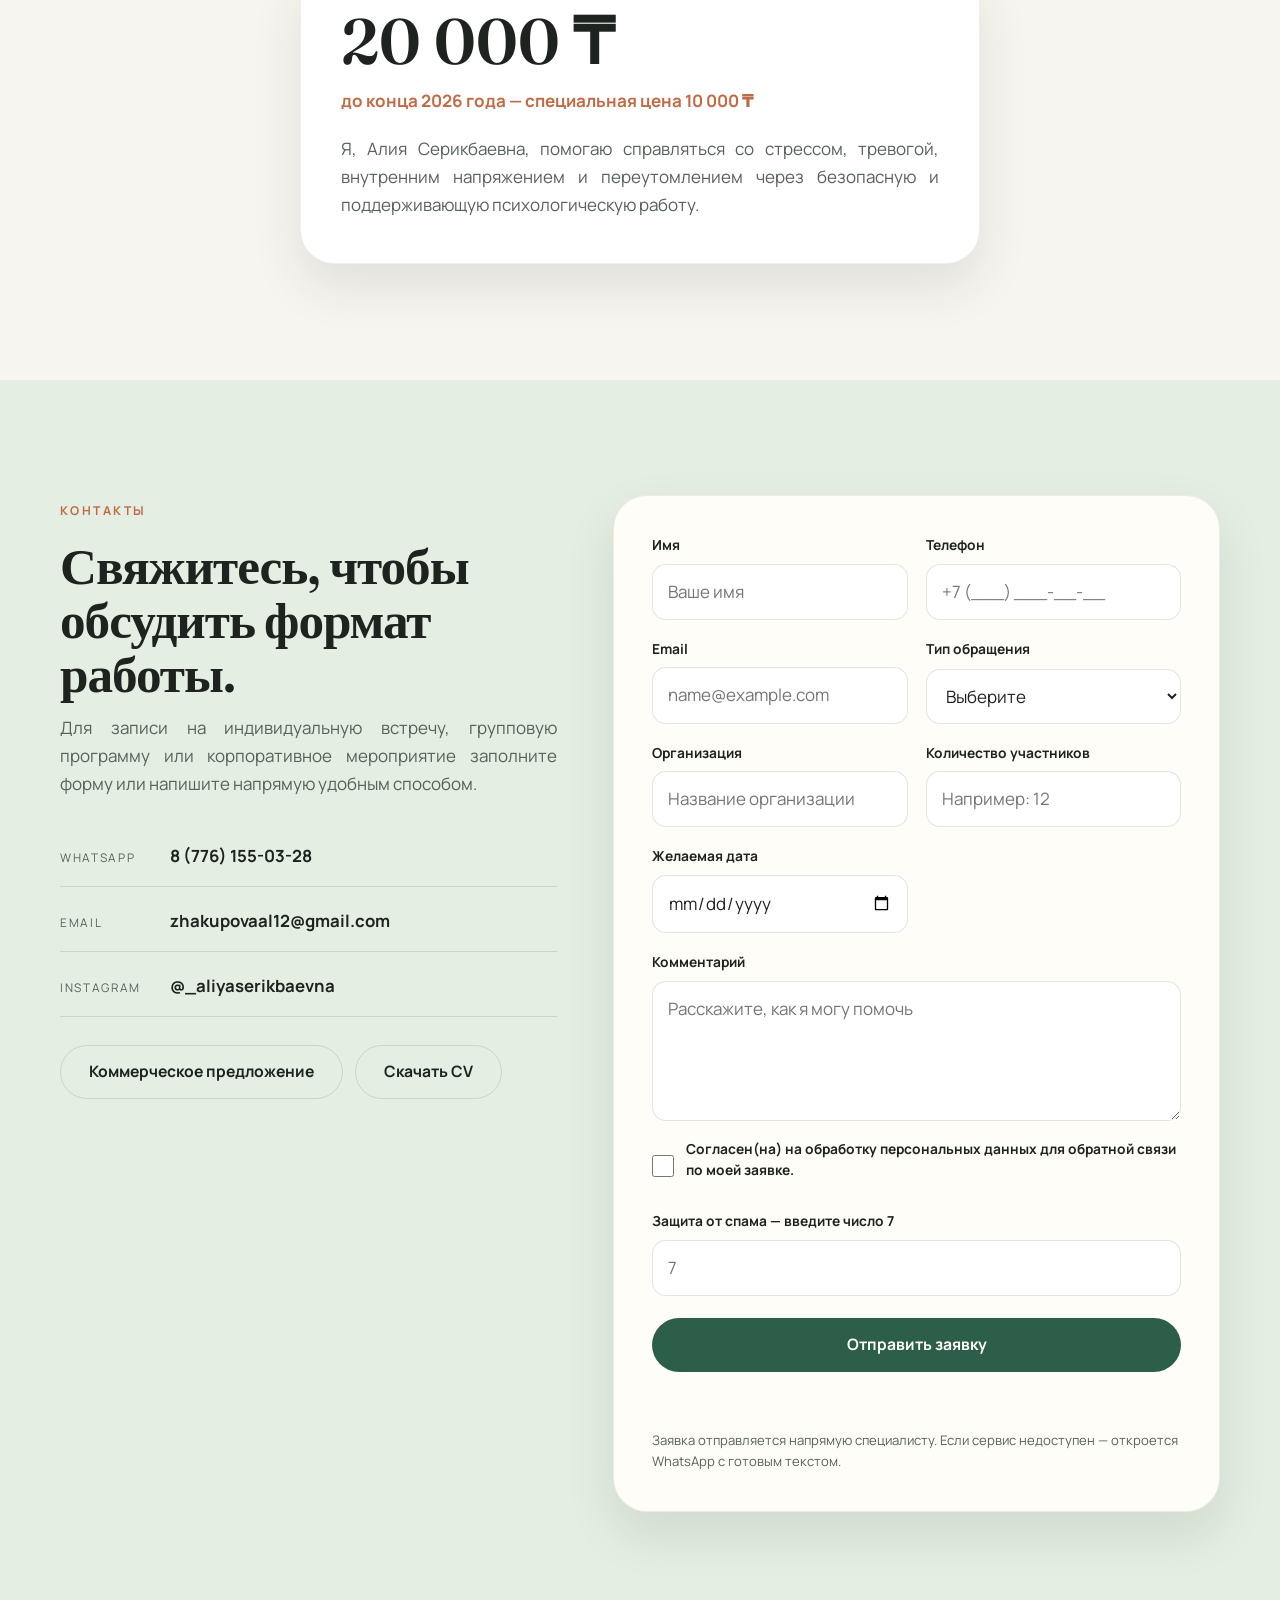
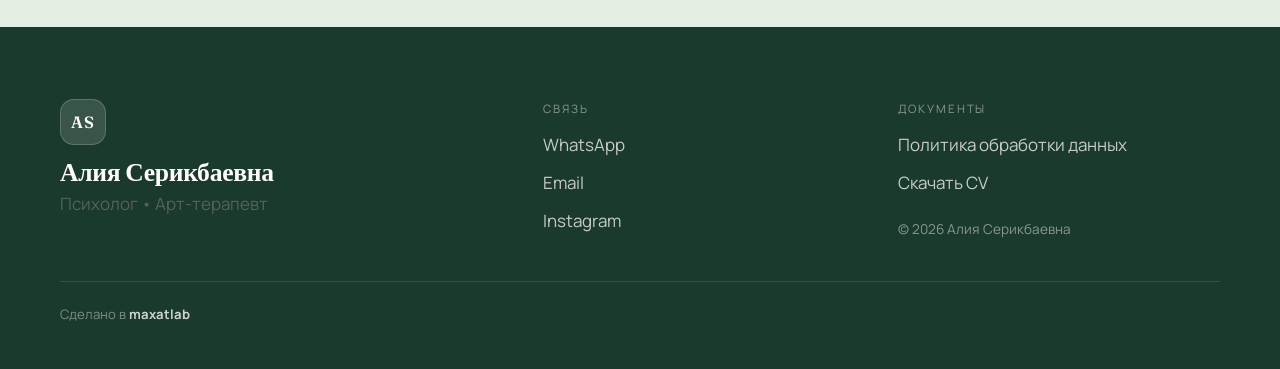
==== commit 5d61cd17: "Uniform motion + hover interactivity across all blocks - Every block now uses the same entrance tran" ====
--- a/index.html
+++ b/index.html
@@ -130,7 +130,7 @@
       <!-- ABOUT -->
       <section id="about" class="band band-sage section">
         <div class="container split">
-          <div class="about-intro reveal reveal--left">
+          <div class="about-intro reveal">
             <p class="kicker">Обо мне</p>
             <figure class="about-photo">
               <img src="./assets/images/photo_3_2026-09-01_22-05-57.jpg" alt="Алия Серикбаевна с книгой по психологии" loading="lazy" />
@@ -139,7 +139,7 @@
               </figcaption>
             </figure>
           </div>
-          <div class="prose reveal reveal--right">
+          <div class="prose reveal">
             <p>
               Я — психолог и арт-терапевт. Помогаю не просто «выдержать» стресс и напряжение,
               а постепенно научиться понимать себя, замечать свои ресурсы и чувствовать больше
@@ -286,10 +286,10 @@
       <!-- ART-THERAPY EXPLAINED -->
       <section class="band band-paper section">
         <div class="container split split--media">
-          <div class="media-frame reveal reveal--left">
+          <div class="media-frame reveal">
             <img src="./assets/images/photo_7_2026-09-01_22-05-57.jpg" alt="Арт-терапевтическое занятие с ребёнком в студии" loading="lazy" />
           </div>
-          <div class="prose reveal reveal--right">
+          <div class="prose reveal">
             <p class="kicker">Что такое арт-терапия</p>
             <h2>Не про «рисовать красиво», а про честную встречу с собой.</h2>
             <p>
@@ -370,7 +370,7 @@
       <!-- CORPORATE (forest band) -->
       <section id="corporate" class="band band-forest section">
         <div class="container corporate">
-          <div class="corporate-info reveal reveal--left">
+          <div class="corporate-info reveal">
             <p class="kicker">Для школ, компаний и организаций</p>
             <h2>Арт-терапия для команд, школ и организаций.</h2>
             <p>
@@ -387,7 +387,7 @@
               <li>Материалы и выезд включены</li>
             </ul>
           </div>
-          <aside class="offer-card reveal reveal--right">
+          <aside class="offer-card reveal">
             <p class="kicker">Коммерческое предложение</p>
             <strong class="offer-price">3 пакета</strong>
             <p class="offer-note">Организациям — от 120&nbsp;000&nbsp;₸<br />школам — от 60&nbsp;000&nbsp;₸</p>
@@ -463,7 +463,7 @@
       <!-- CONTACT -->
       <section id="contact" class="band band-sage section">
         <div class="container contact-grid">
-          <div class="contact-copy reveal reveal--left">
+          <div class="contact-copy reveal">
             <p class="kicker">Контакты</p>
             <h2>Свяжитесь, чтобы обсудить формат работы.</h2>
             <p>
@@ -490,7 +490,7 @@
             </div>
           </div>
 
-          <form id="contact-form" class="contact-form reveal reveal--right" novalidate>
+          <form id="contact-form" class="contact-form reveal" novalidate>
             <div class="field">
               <label for="f-name">Имя</label>
               <input id="f-name" type="text" name="name" placeholder="Ваше имя" autocomplete="name" />
--- a/styles.css
+++ b/styles.css
@@ -1164,56 +1164,33 @@
   color: var(--paper-2);
 }
 
-/* ---------- Reveal on scroll ---------- */
+/* ============================================================
+   Движение и интерактив — единый набор для всех блоков
+   ============================================================ */
 :root {
   --ease-out: cubic-bezier(0.16, 1, 0.3, 1);
 }
 
+/* --- Появление блока при прокрутке (одинаково везде) --- */
 .reveal {
   opacity: 0;
-  transform: translateY(32px);
-  transition: opacity 0.8s var(--ease-out), transform 0.8s var(--ease-out),
-    filter 0.8s var(--ease-out);
+  transform: translateY(40px) scale(0.985);
+  transition: opacity 0.7s var(--ease-out), transform 0.7s var(--ease-out);
   transition-delay: var(--reveal-delay, 0ms);
   will-change: opacity, transform;
-}
-
-.reveal--left {
-  transform: translateX(-44px);
-}
-
-.reveal--right {
-  transform: translateX(44px);
-}
-
-.reveal--scale {
-  transform: translateY(28px) scale(0.94);
-}
-
-.reveal--blur {
-  filter: blur(6px);
-}
-
-/* карточки в сетках появляются с лёгким масштабом */
-.service-card.reveal,
-.doc-card.reveal,
-.focus-item.reveal,
-.process-step.reveal {
-  transform: translateY(30px) scale(0.96);
 }
 
 .reveal.in {
   opacity: 1;
   transform: none;
-  filter: none;
-}
-
-/* заголовки секций «проявляются» маской снизу вверх */
+}
+
+/* --- Заголовок секции: маска снизу вверх (одинаково везде) --- */
 .section-heading.reveal h2 {
   clip-path: inset(0 0 110% 0);
   transform: translateY(14px);
   transition: clip-path 0.9s var(--ease-out), transform 0.9s var(--ease-out);
-  transition-delay: 90ms;
+  transition-delay: 110ms;
 }
 
 .section-heading.reveal.in h2 {
@@ -1221,10 +1198,120 @@
   transform: none;
 }
 
-/* мягкий параллакс фоновых фигур в hero */
+/* --- Мягкий параллакс фоновых фигур в hero --- */
 .hero-shape {
   will-change: transform;
   transition: transform 0.1s linear;
+}
+
+/* --- Ховер карточек: одинаковый подъём во всех блоках --- */
+.doc-card,
+.service-card,
+.focus-item,
+.process-step,
+.timeline-item,
+.video-item,
+.pricing-card {
+  transition: transform 0.32s var(--ease-out), box-shadow 0.32s var(--ease-out),
+    border-color 0.32s ease, background-color 0.32s ease;
+}
+
+.doc-card:hover,
+.service-card:hover,
+.process-step:hover,
+.timeline-item:hover,
+.video-item:hover,
+.pricing-card:hover {
+  transform: translateY(-6px);
+  box-shadow: var(--shadow-md);
+  border-color: rgba(192, 107, 69, 0.4);
+}
+
+.focus-item:hover {
+  transform: translateY(-6px);
+  background: rgba(247, 245, 239, 0.13);
+  border-color: rgba(247, 245, 239, 0.32);
+}
+
+/* значок-стрелка реагирует на ховер карточки */
+.doc-card .badge,
+.service-card .badge,
+.focus-item .badge {
+  transition: transform 0.32s var(--ease-out), background-color 0.32s ease,
+    color 0.32s ease;
+}
+
+.doc-card:hover .badge,
+.service-card:hover .badge {
+  transform: translate(2px, -2px) rotate(10deg);
+  background: var(--clay);
+  color: #fff;
+}
+
+.focus-item:hover .badge {
+  transform: translate(2px, -2px) rotate(10deg);
+  background: var(--paper-2);
+  color: var(--forest-900);
+}
+
+/* --- Ховер картинок: одинаковый зум во всех блоках --- */
+.media-frame img,
+.about-photo img,
+.gallery-grid img {
+  transition: transform 0.6s var(--ease-out);
+}
+
+.media-frame:hover img,
+.about-photo:hover img,
+.gallery-grid img:hover {
+  transform: scale(1.045);
+}
+
+/* --- Ховер текстовых ссылок: подчёркивание «рисуется» --- */
+.contact-list a,
+.footer-grid a,
+.timeline-docs a,
+.footer-made a {
+  background-image: linear-gradient(currentColor, currentColor);
+  background-size: 0% 1.5px;
+  background-position: 0 100%;
+  background-repeat: no-repeat;
+  transition: background-size 0.3s var(--ease-out), color 0.2s ease;
+}
+
+.contact-list a:hover,
+.footer-grid a:hover,
+.timeline-docs a:hover,
+.footer-made a:hover {
+  background-size: 100% 1.5px;
+}
+
+/* --- Ховер чипов в hero: заливка --- */
+.hero-chips li {
+  transition: background-color 0.25s ease, color 0.25s ease,
+    border-color 0.25s ease, transform 0.25s var(--ease-out);
+}
+
+.hero-chips li:hover {
+  background: var(--forest);
+  color: var(--paper-2);
+  border-color: var(--forest);
+  transform: translateY(-2px);
+}
+
+/* --- Кнопки: лёгкое нажатие --- */
+.button:active {
+  transform: translateY(0) scale(0.98);
+}
+
+/* --- Карточка КП на тёмном фоне --- */
+.offer-card {
+  transition: transform 0.32s var(--ease-out), box-shadow 0.32s var(--ease-out);
+}
+
+.offer-card:hover {
+  transform: translateY(-6px);
+  box-shadow: 0 30px 60px rgba(0, 0, 0, 0.28);
 }
 
 /* ---------- Focus visibility ---------- */
@@ -1388,18 +1475,9 @@
     scroll-behavior: auto;
   }
 
-  .reveal,
-  .reveal--left,
-  .reveal--right,
-  .reveal--scale,
-  .reveal--blur,
-  .service-card.reveal,
-  .doc-card.reveal,
-  .focus-item.reveal,
-  .process-step.reveal {
+  .reveal {
     opacity: 1;
     transform: none;
-    filter: none;
     transition: none;
   }
 
@@ -1410,13 +1488,26 @@
     transition: none;
   }
 
-  .hero-shape {
+  .hero-shape,
+  [data-parallax] {
     transition: none;
+    transform: none !important;
   }
 
   .button:hover,
+  .button:active,
   .doc-card:hover,
   .service-card:hover,
+  .focus-item:hover,
+  .process-step:hover,
+  .timeline-item:hover,
+  .video-item:hover,
+  .pricing-card:hover,
+  .offer-card:hover,
+  .hero-chips li:hover,
+  .doc-card:hover .badge,
+  .service-card:hover .badge,
+  .focus-item:hover .badge,
   .gallery-grid img:hover,
   .media-frame:hover img,
   .about-photo:hover img {
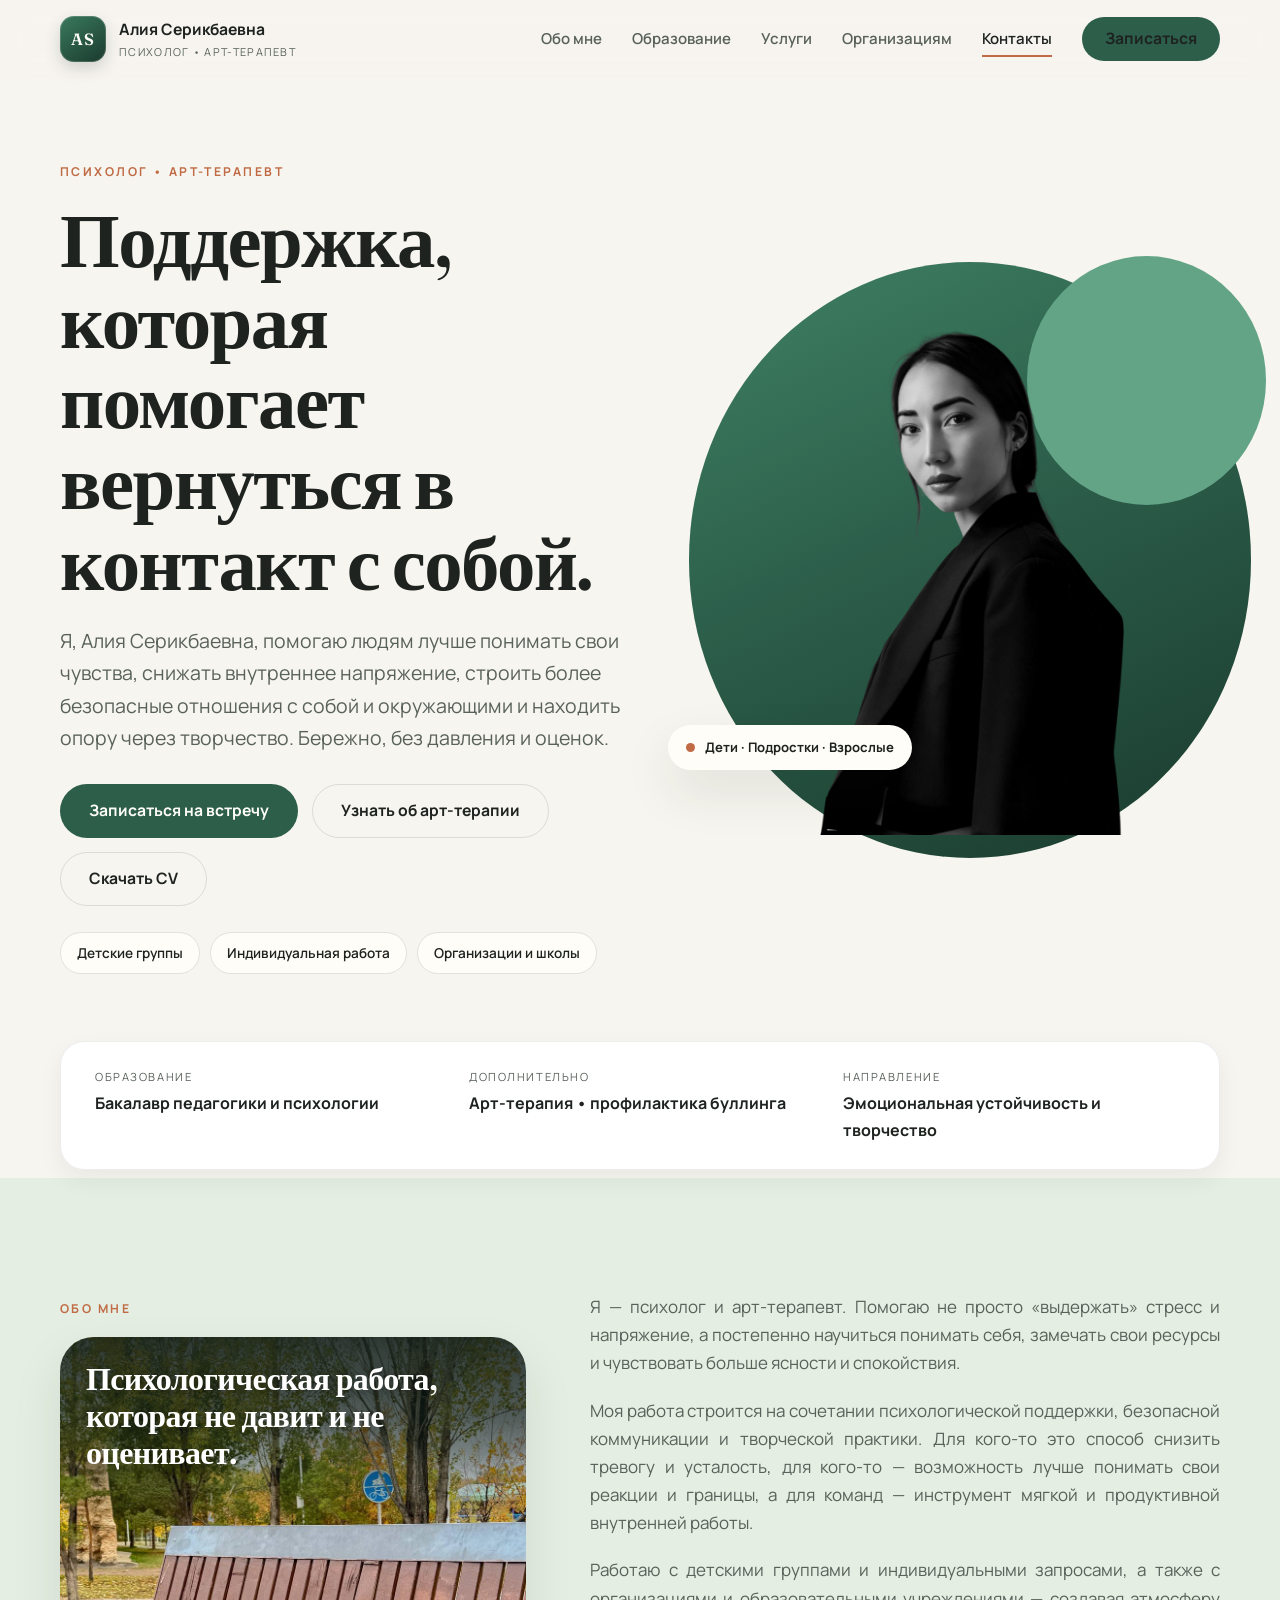
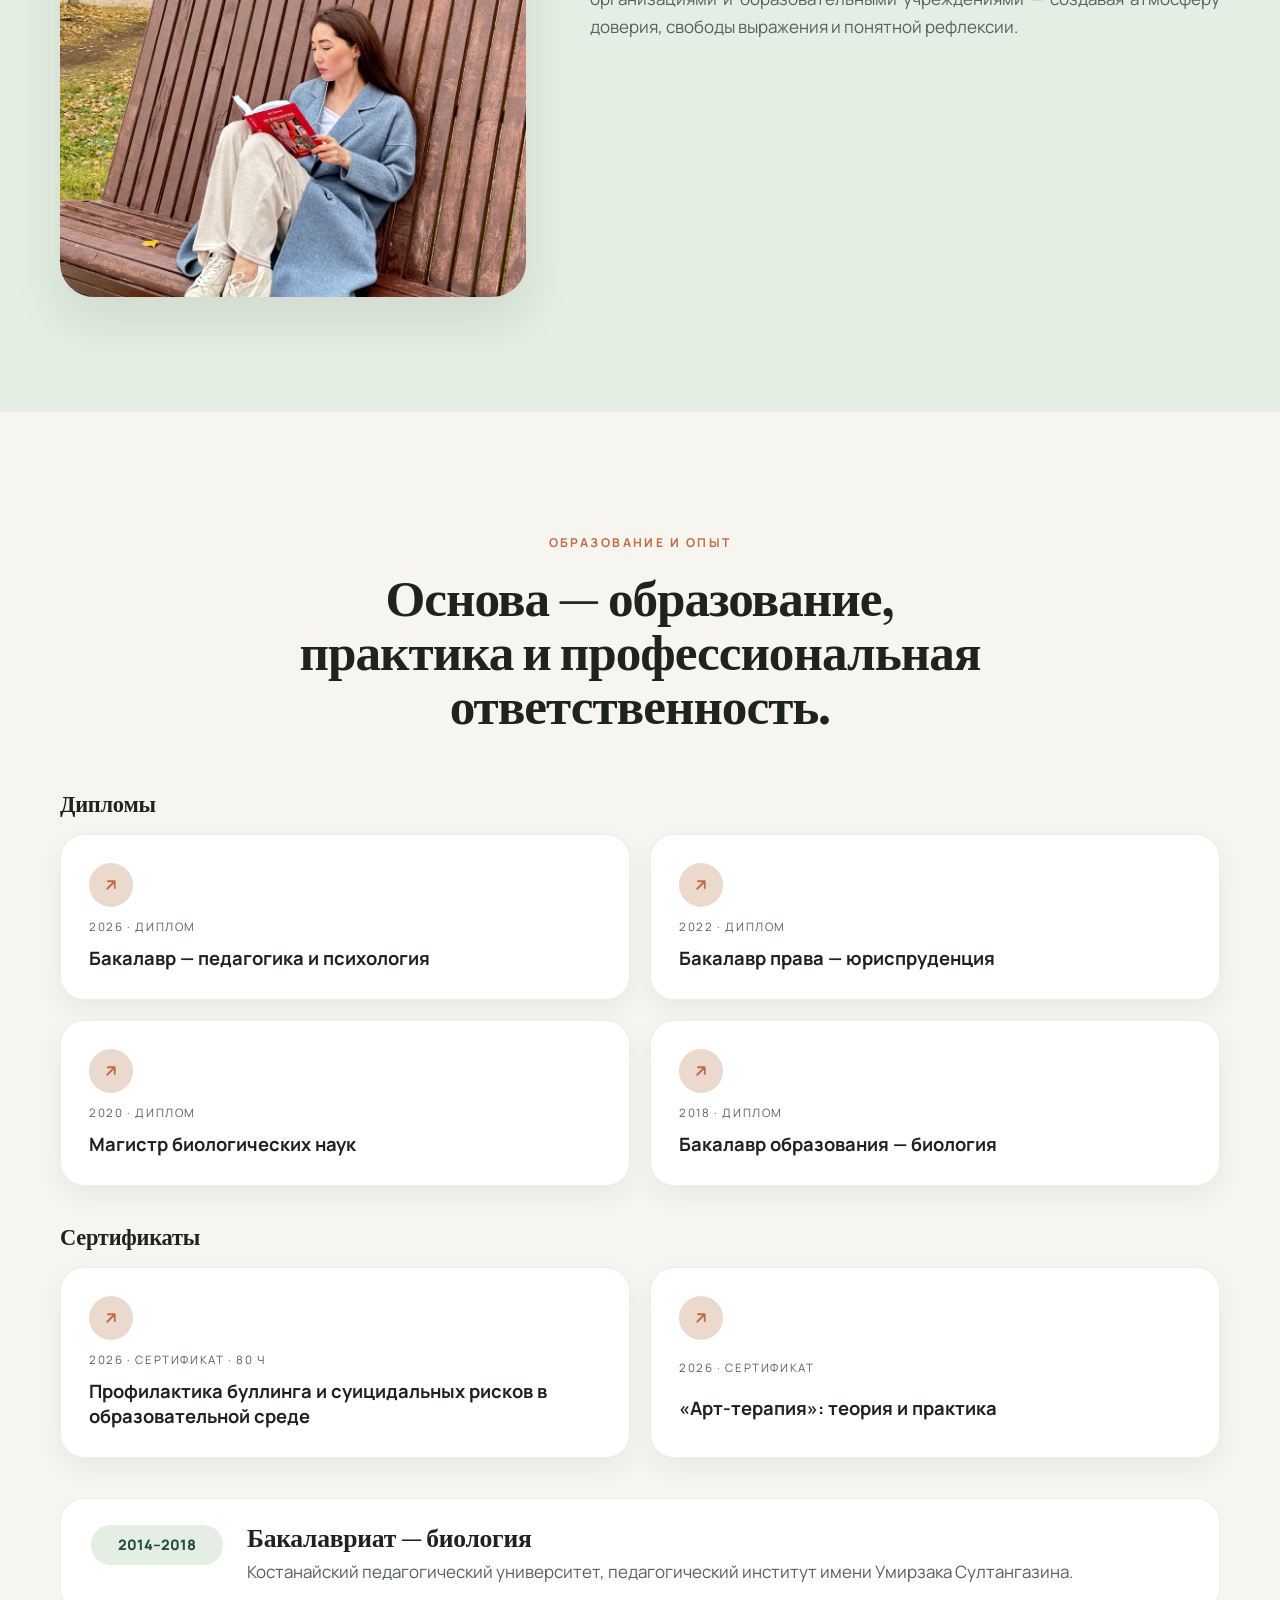
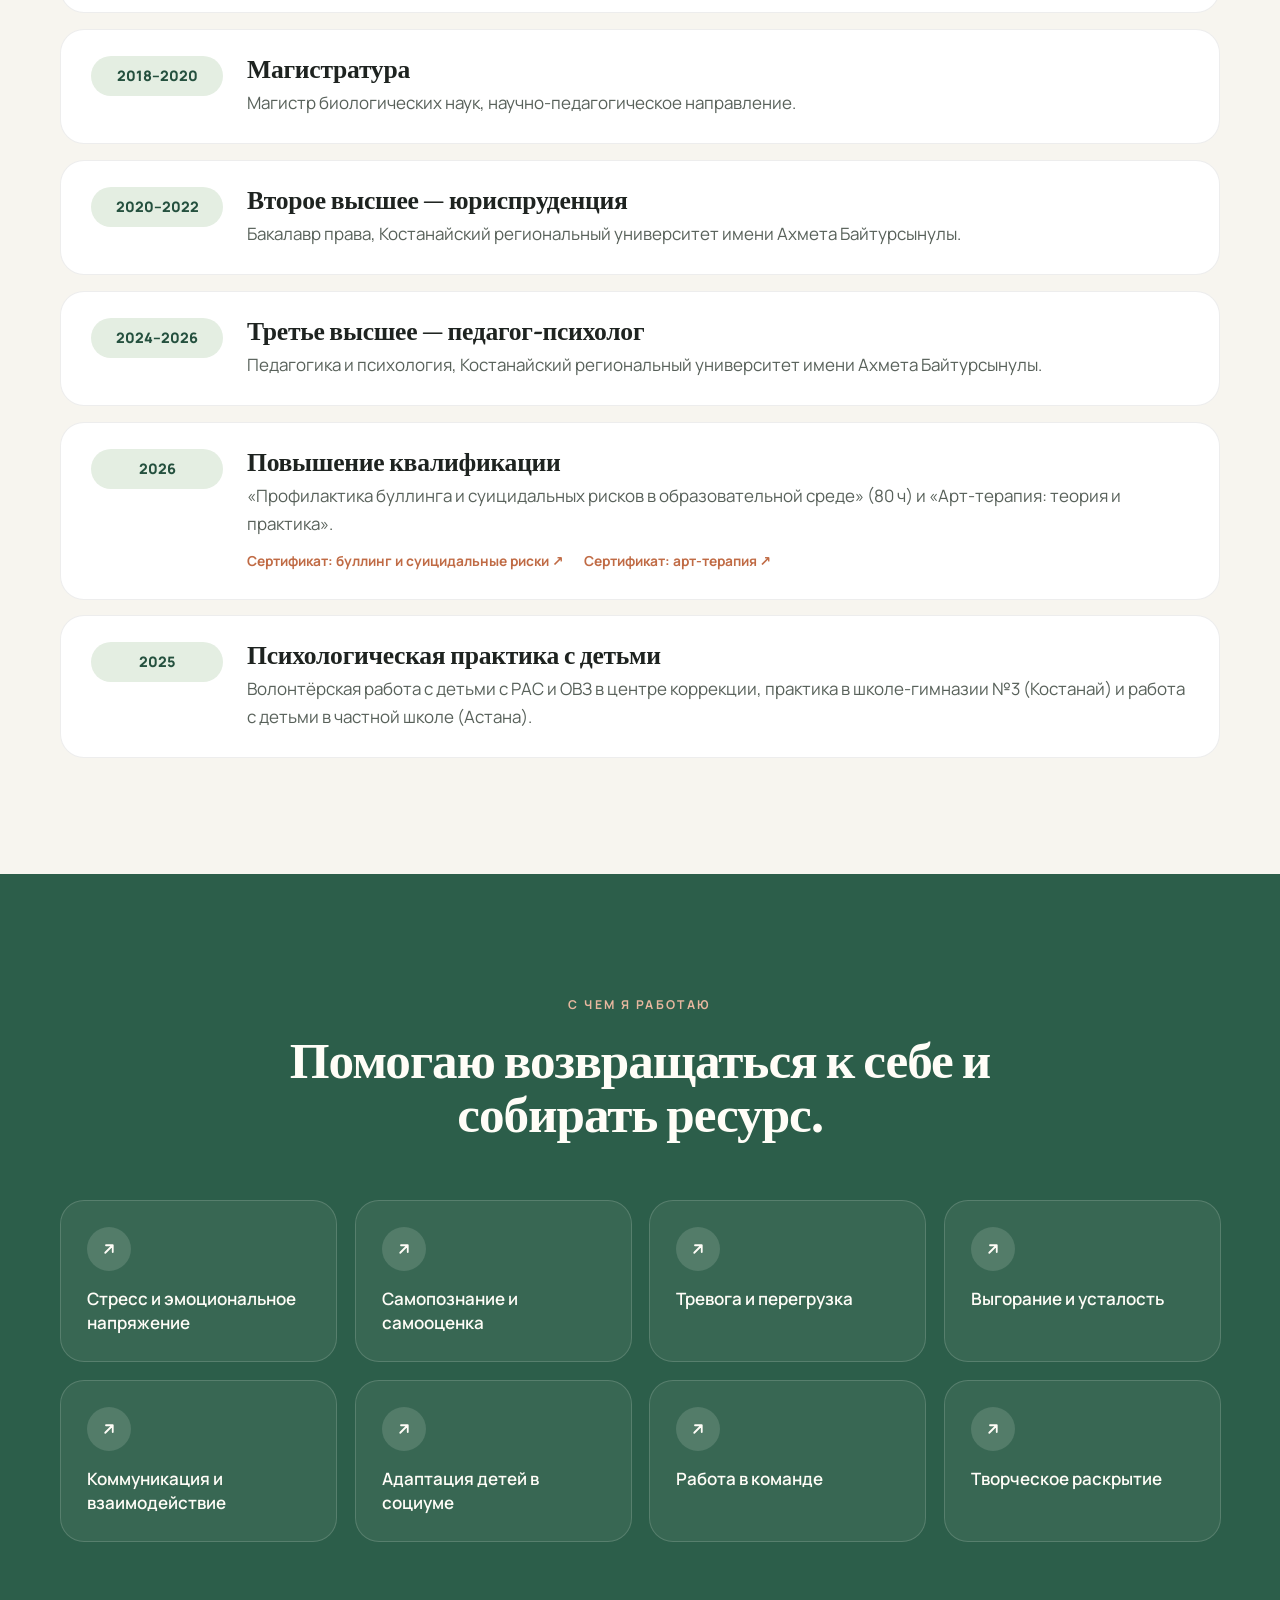
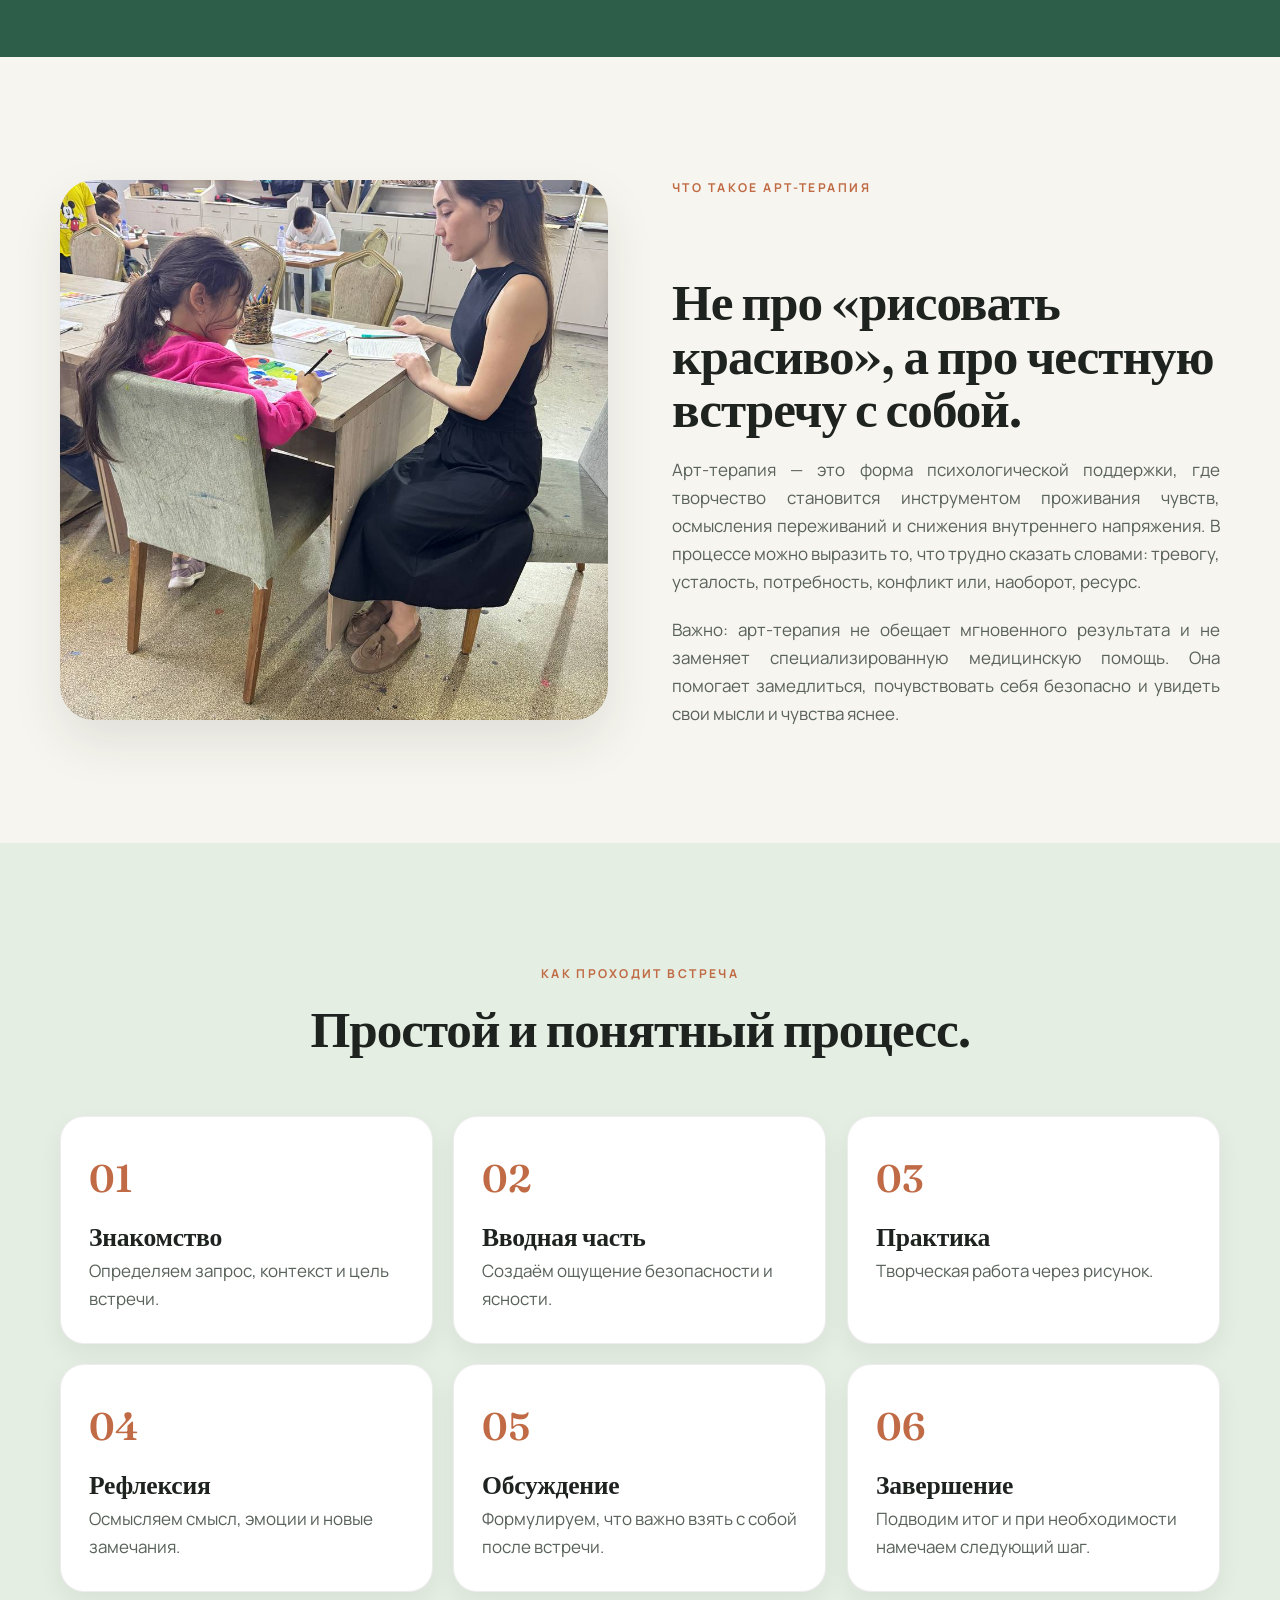
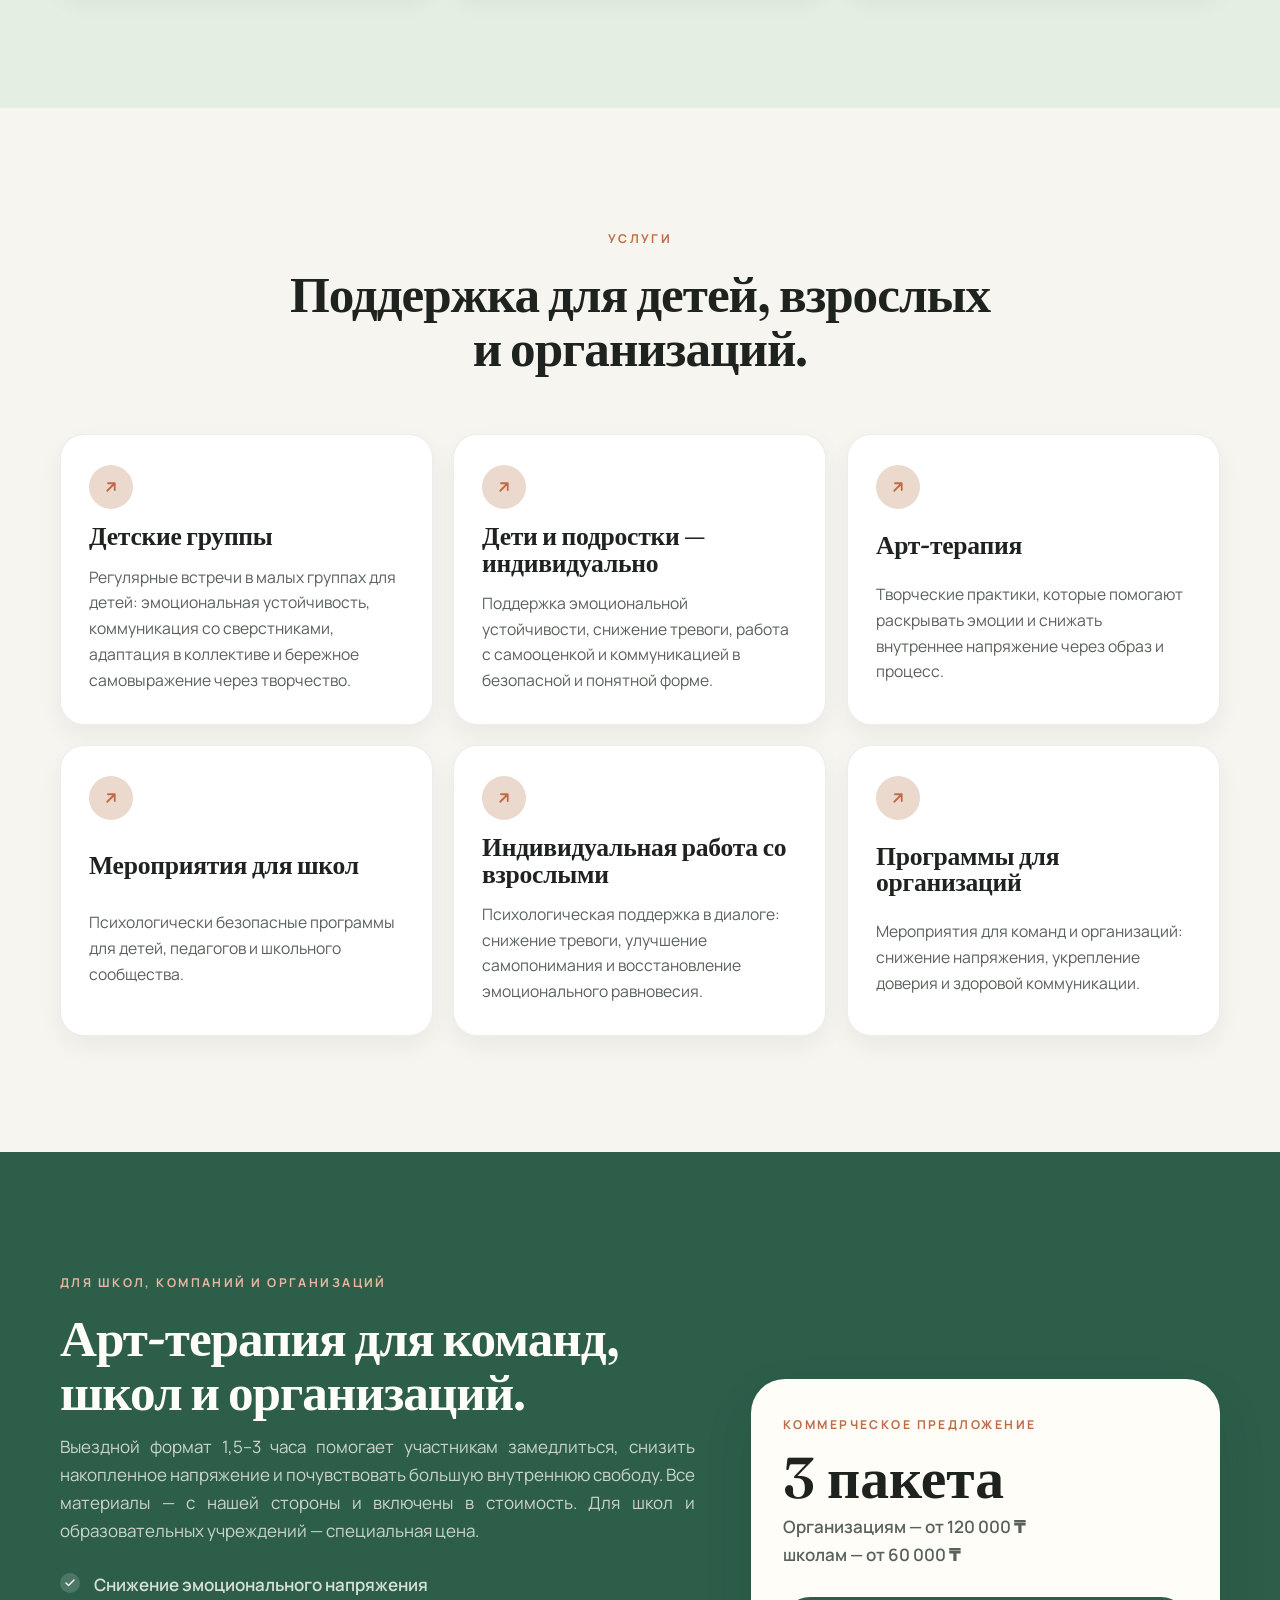
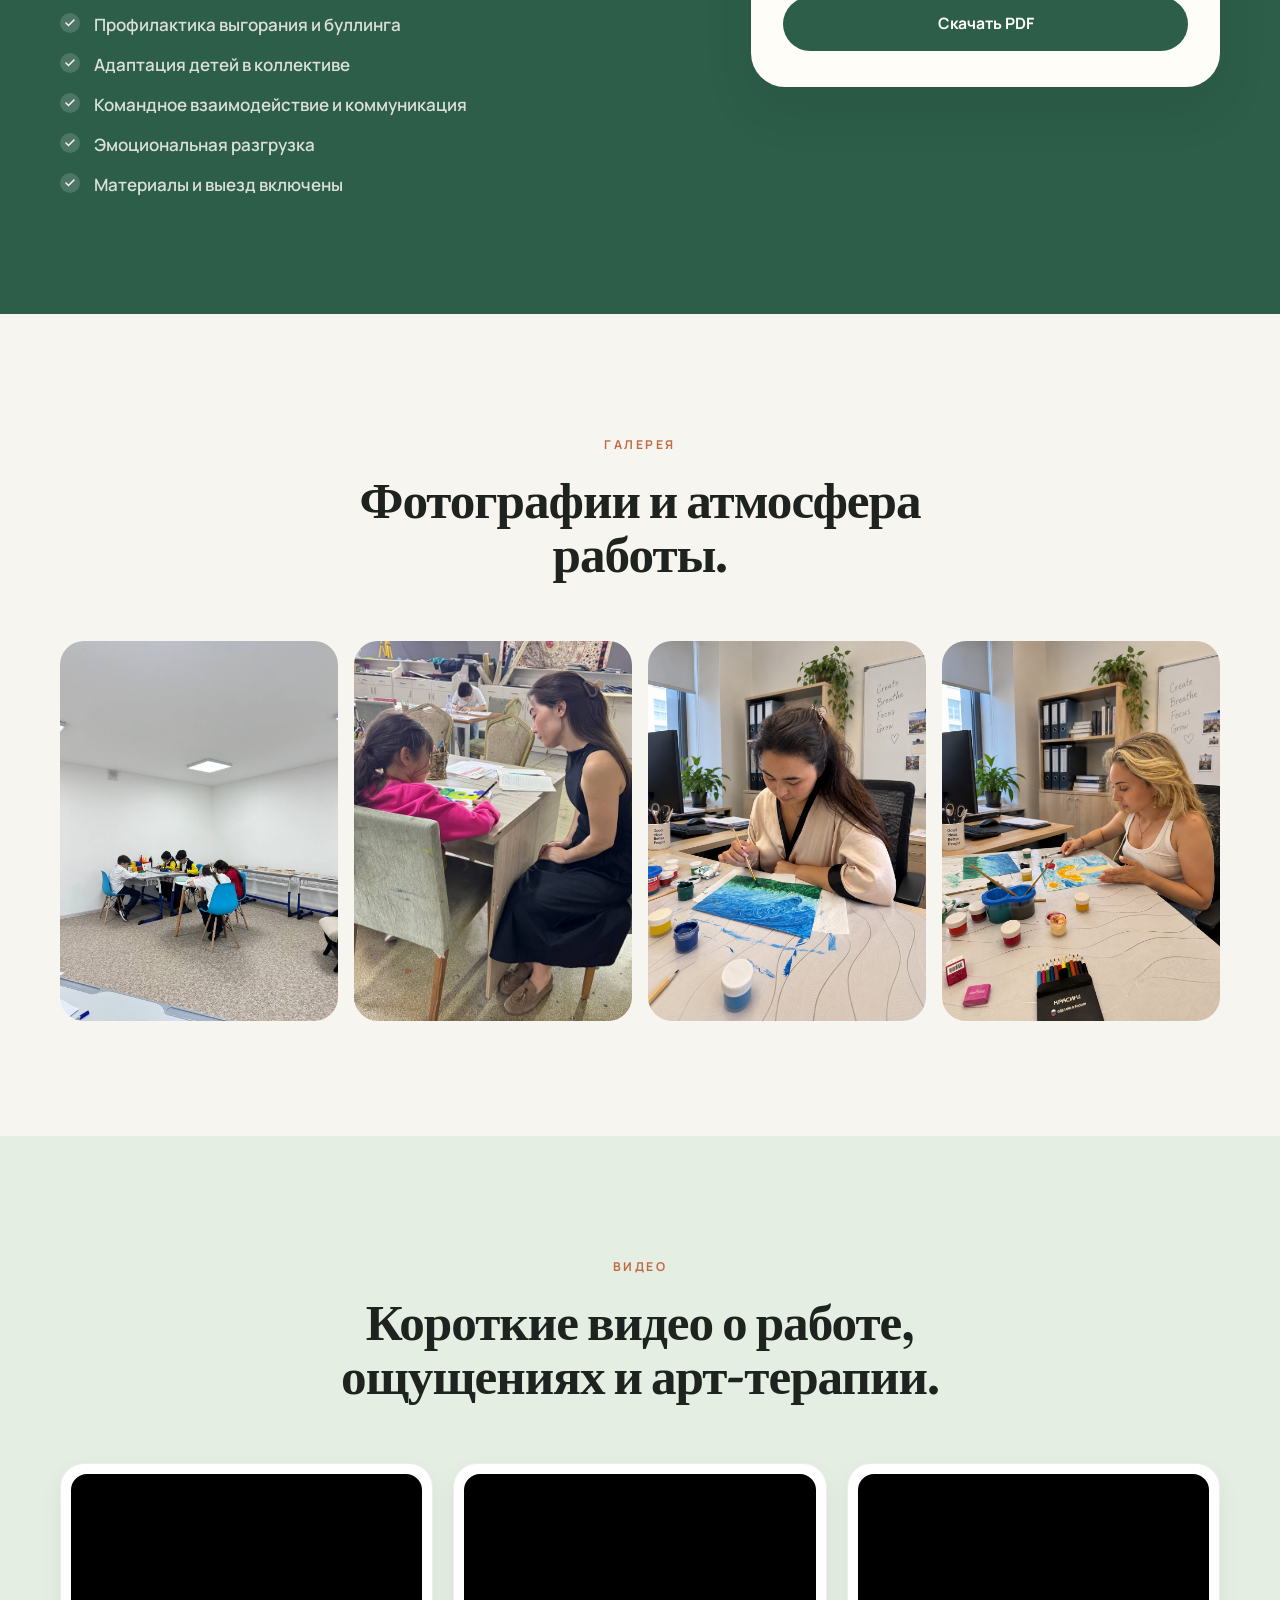
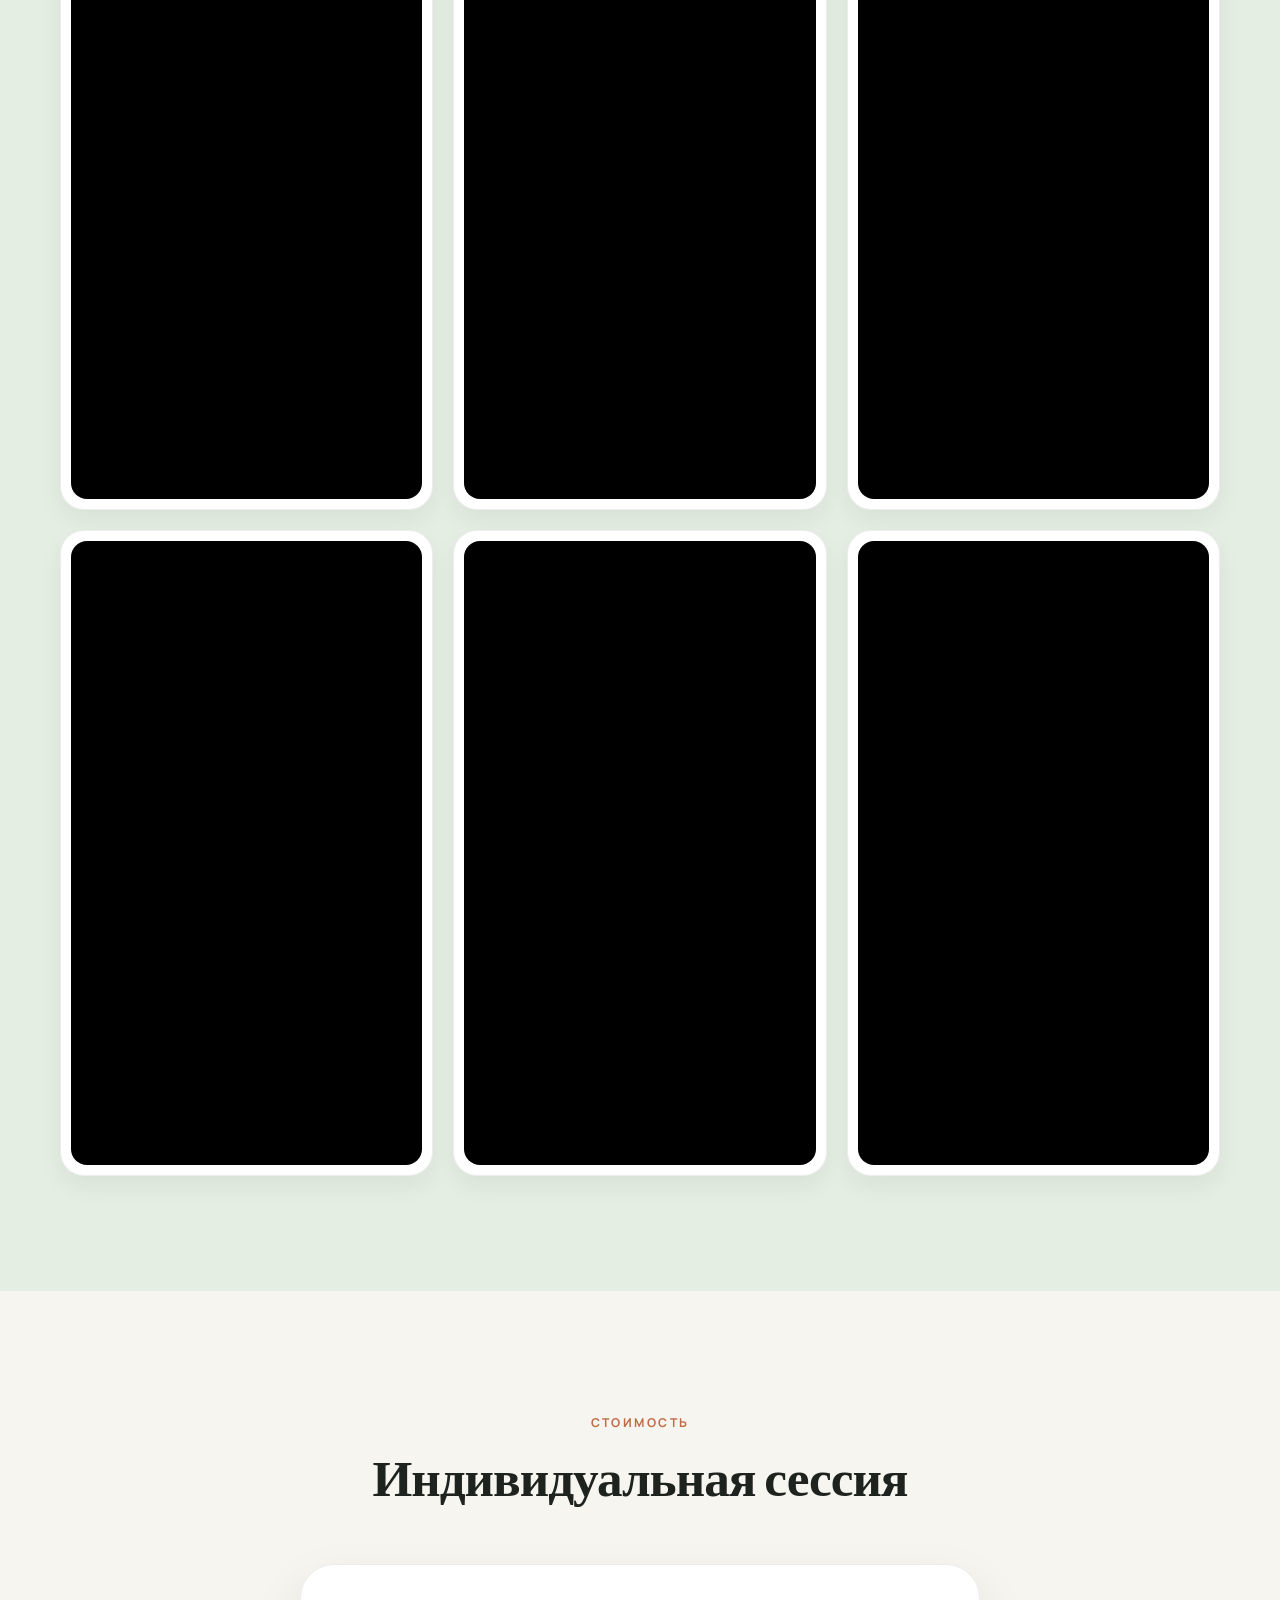
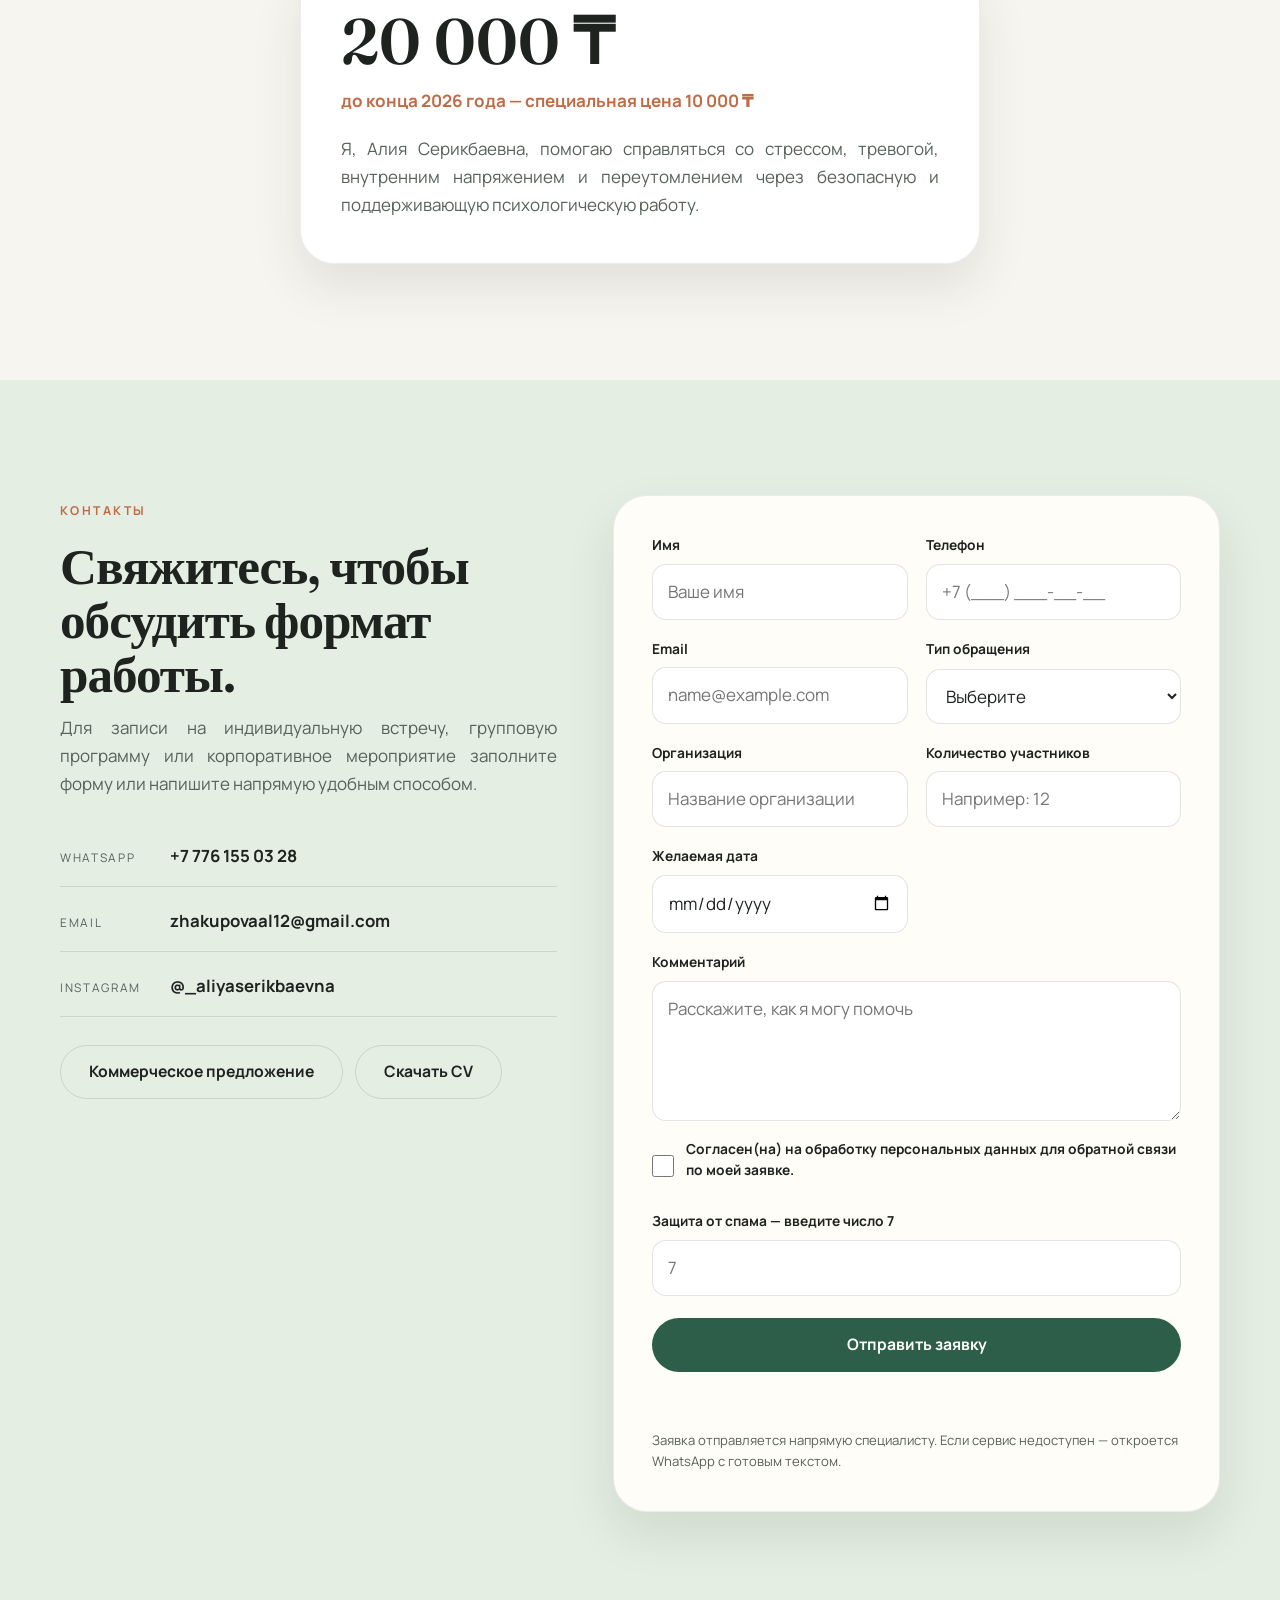
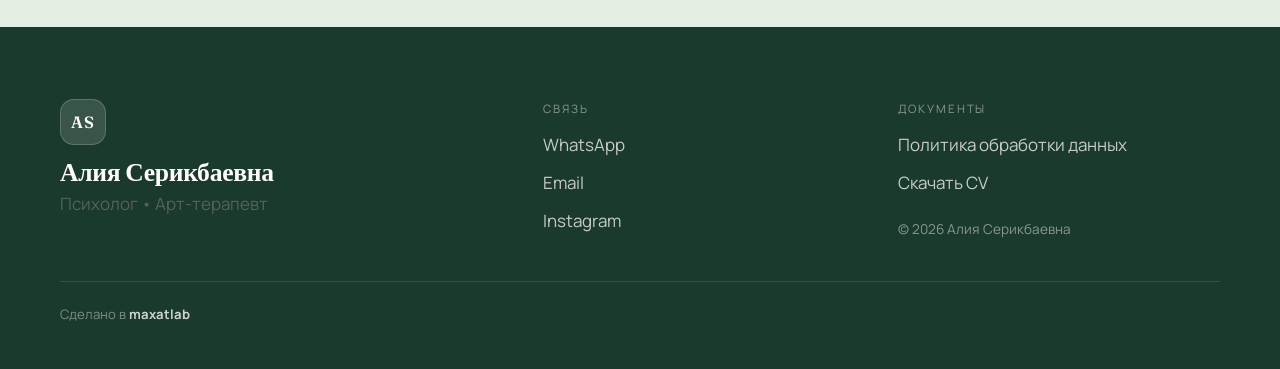
==== commit ee98ffd6: "Fix WhatsApp number to international format wa.me needs the number without the domestic trunk 8: 877" ====
--- a/index.html
+++ b/index.html
@@ -473,7 +473,7 @@
             <ul class="contact-list">
               <li>
                 <span>WhatsApp</span>
-                <a href="https://wa.me/87761550328" target="_blank" rel="noopener">8 (776) 155-03-28</a>
+                <a href="https://wa.me/77761550328" target="_blank" rel="noopener">+7 776 155 03 28</a>
               </li>
               <li>
                 <span>Email</span>
@@ -557,7 +557,7 @@
           </div>
           <div>
             <p class="footer-label">Связь</p>
-            <a href="https://wa.me/87761550328" target="_blank" rel="noopener">WhatsApp</a>
+            <a href="https://wa.me/77761550328" target="_blank" rel="noopener">WhatsApp</a>
             <a href="mailto:zhakupovaal12@gmail.com">Email</a>
             <a href="https://www.instagram.com/_aliyaserikbaevna/" target="_blank" rel="noopener">Instagram</a>
           </div>
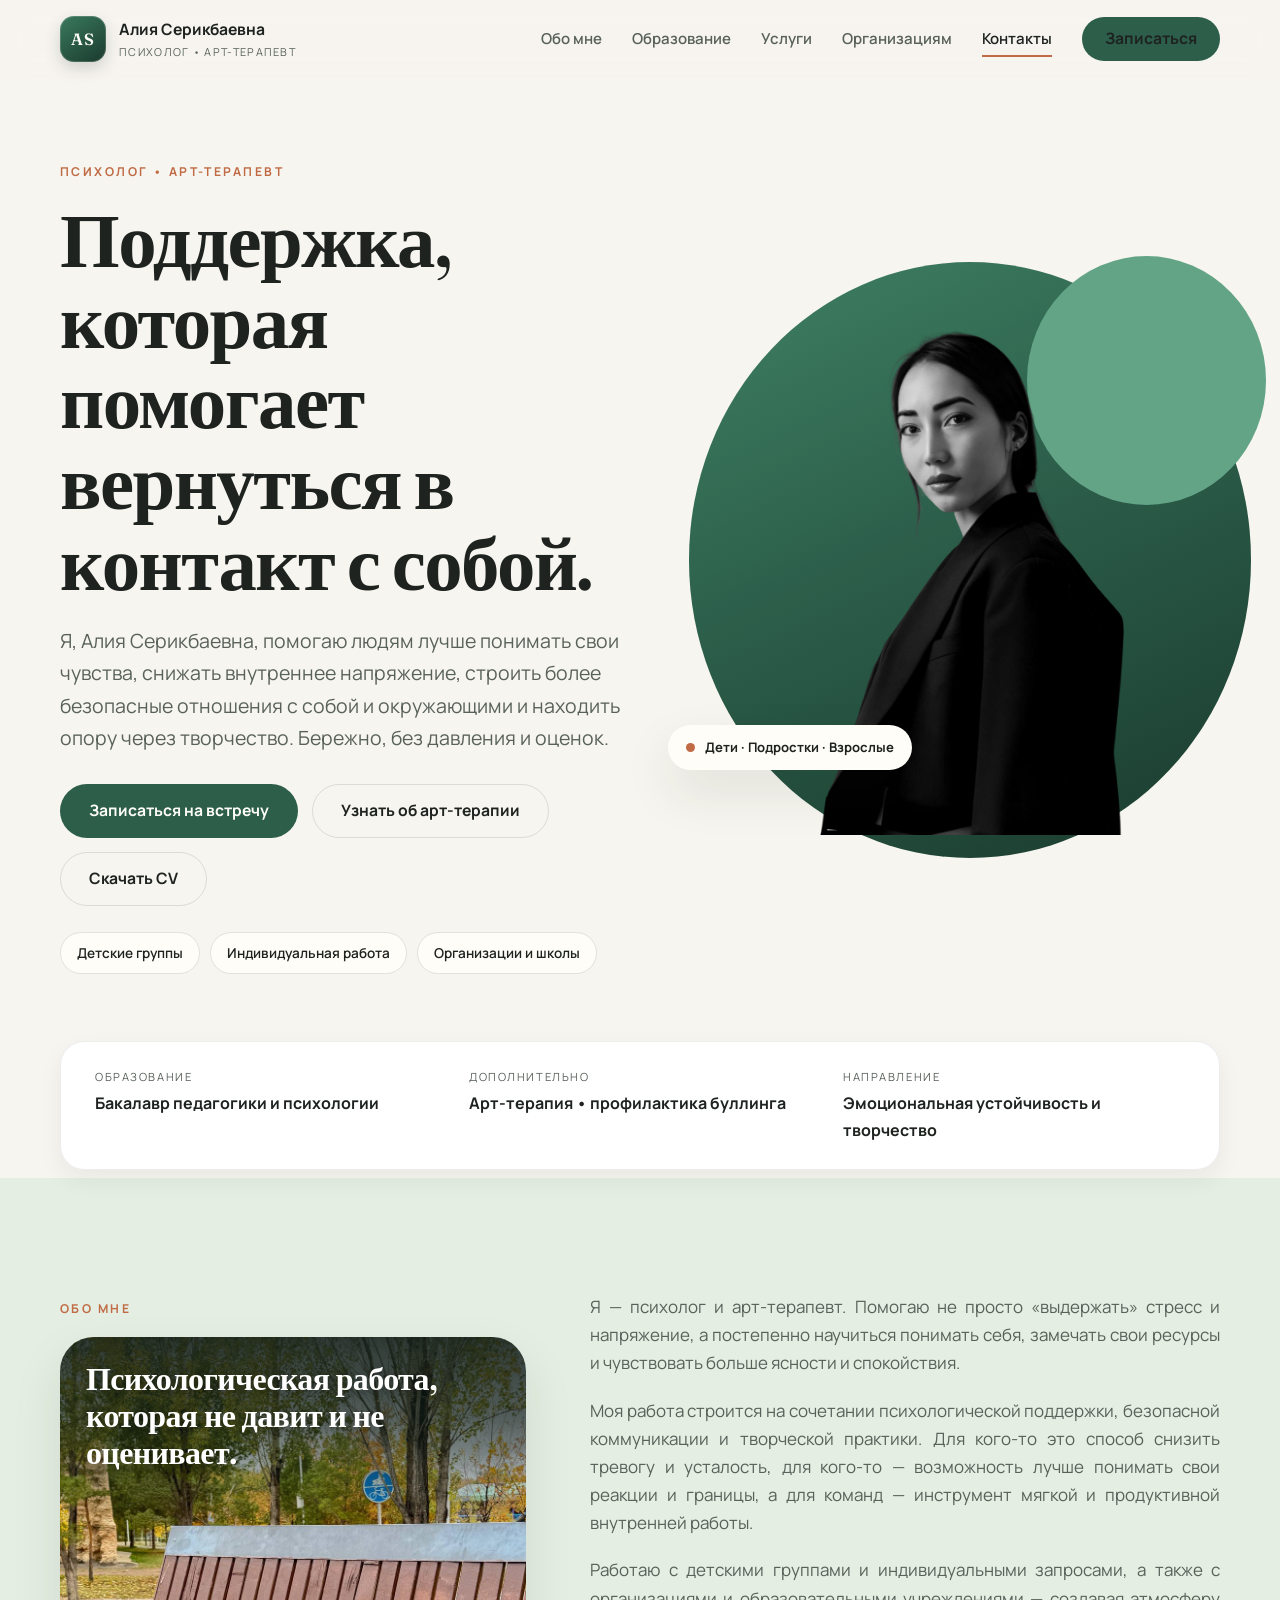
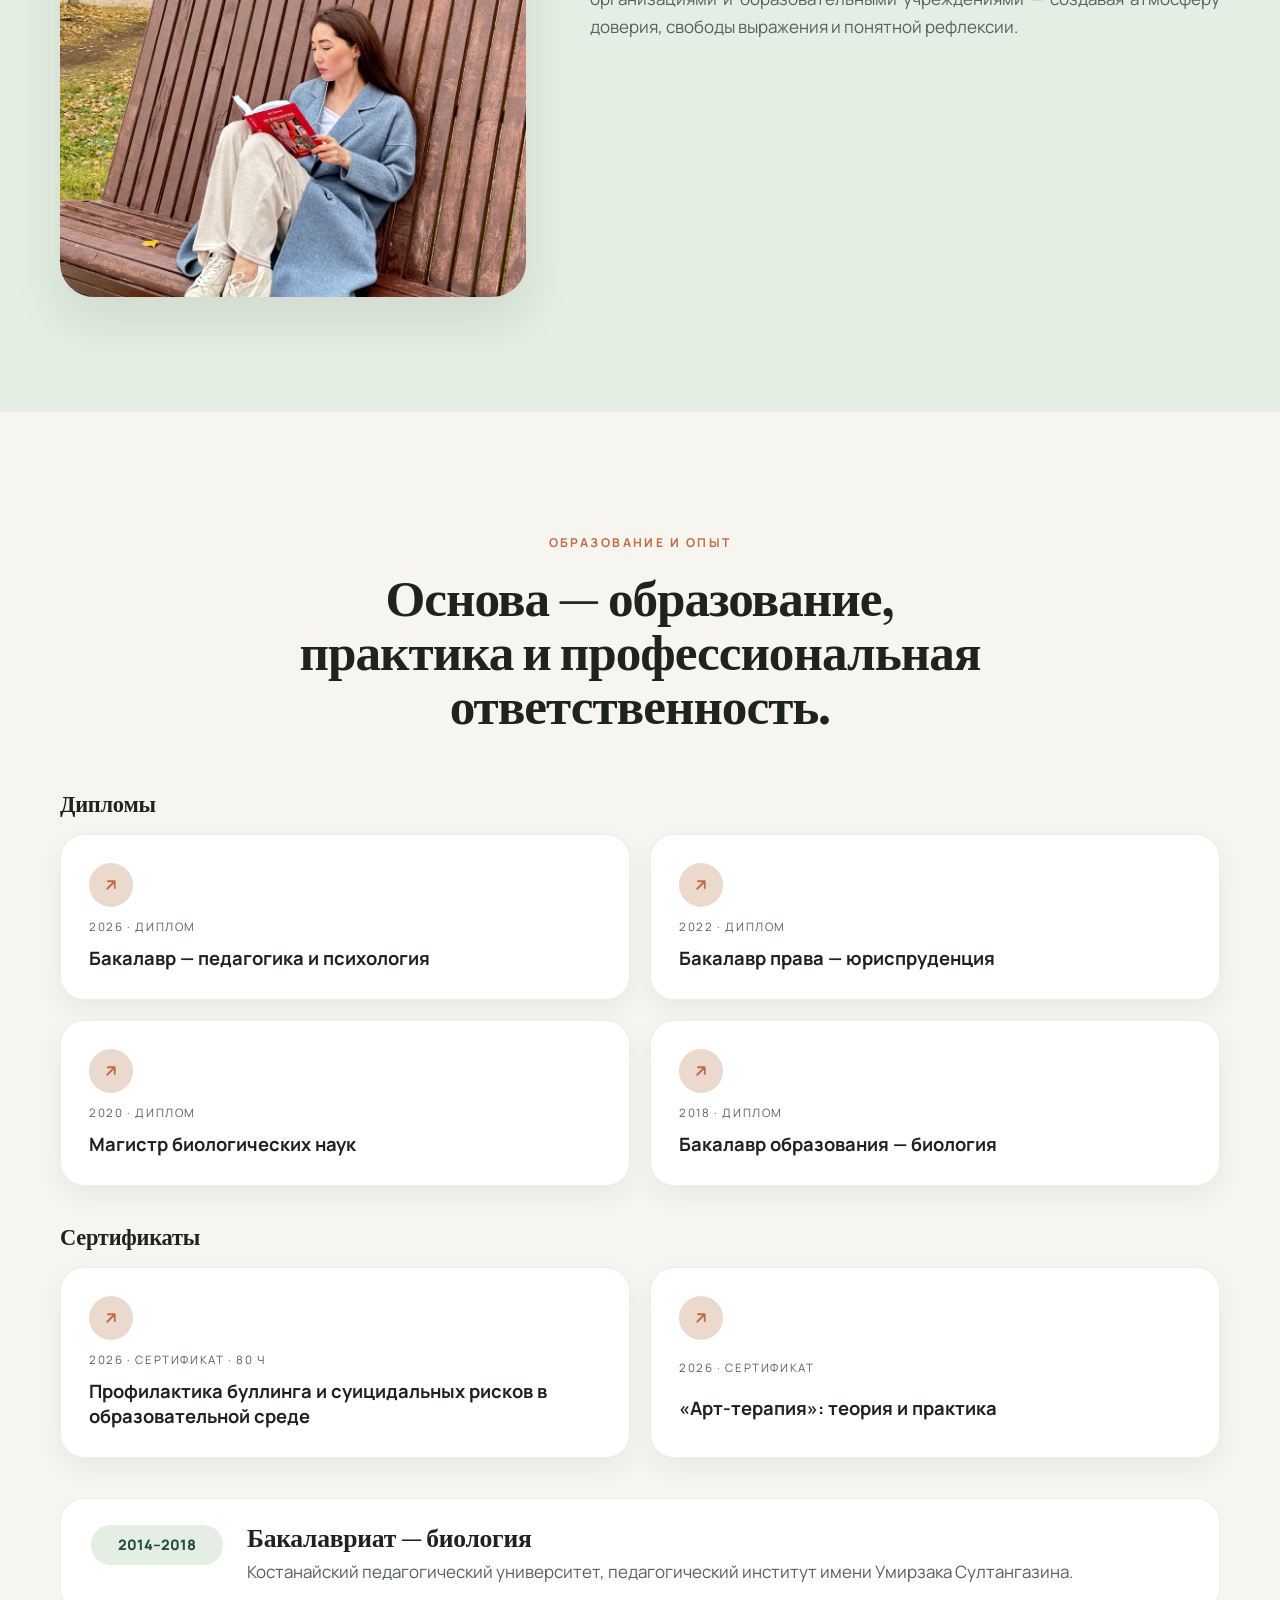
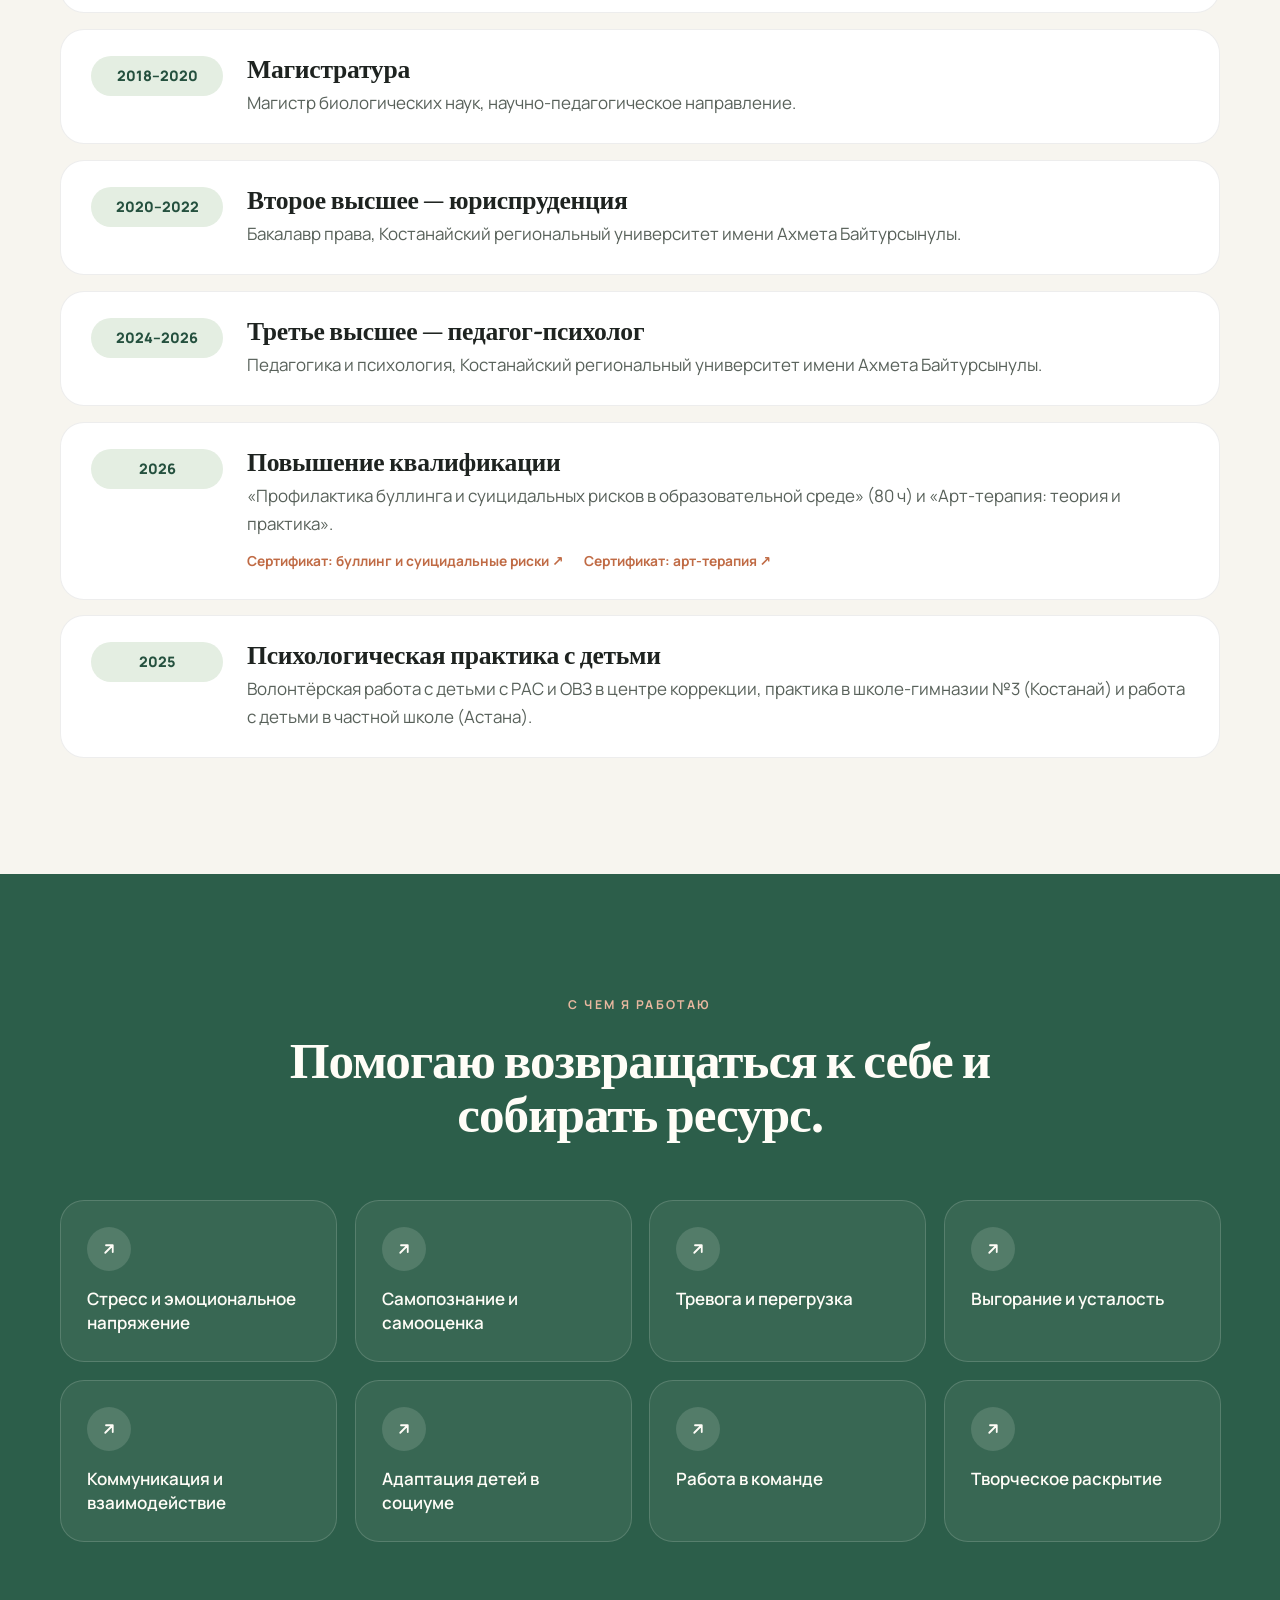
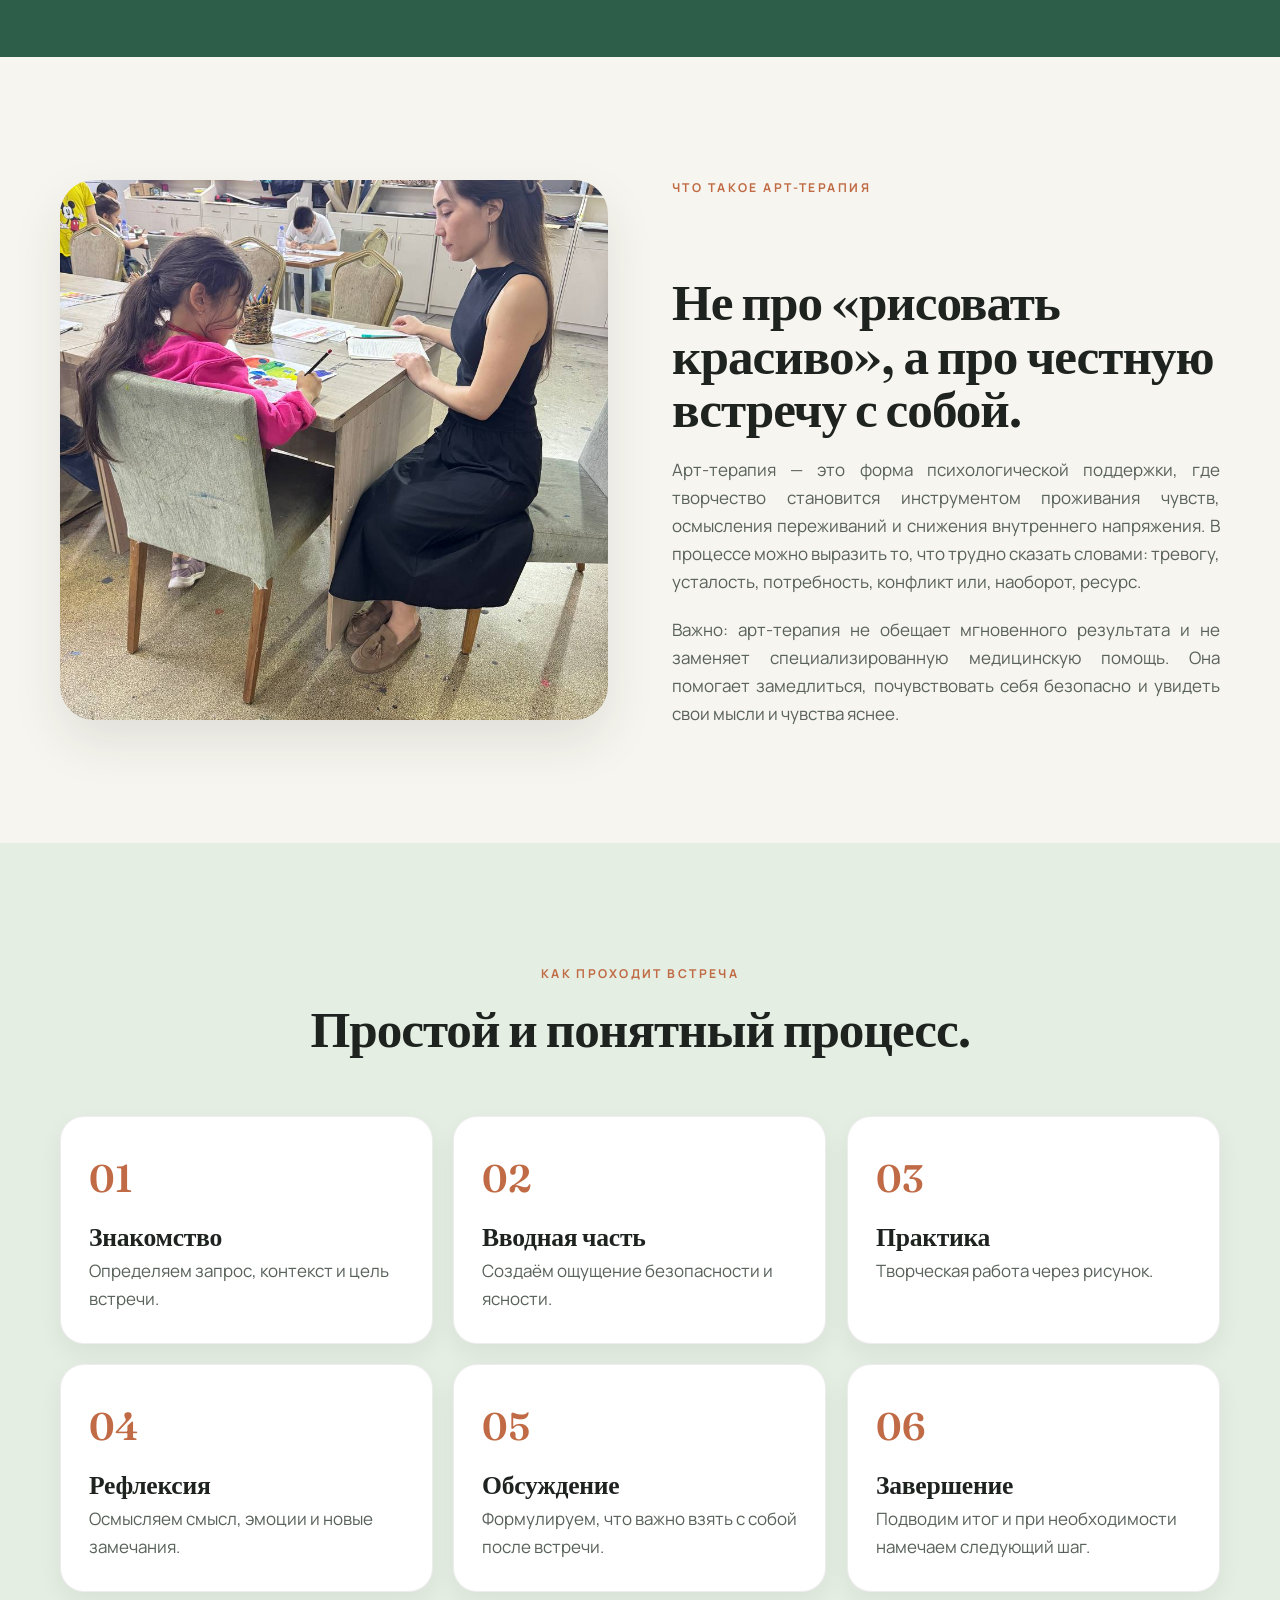
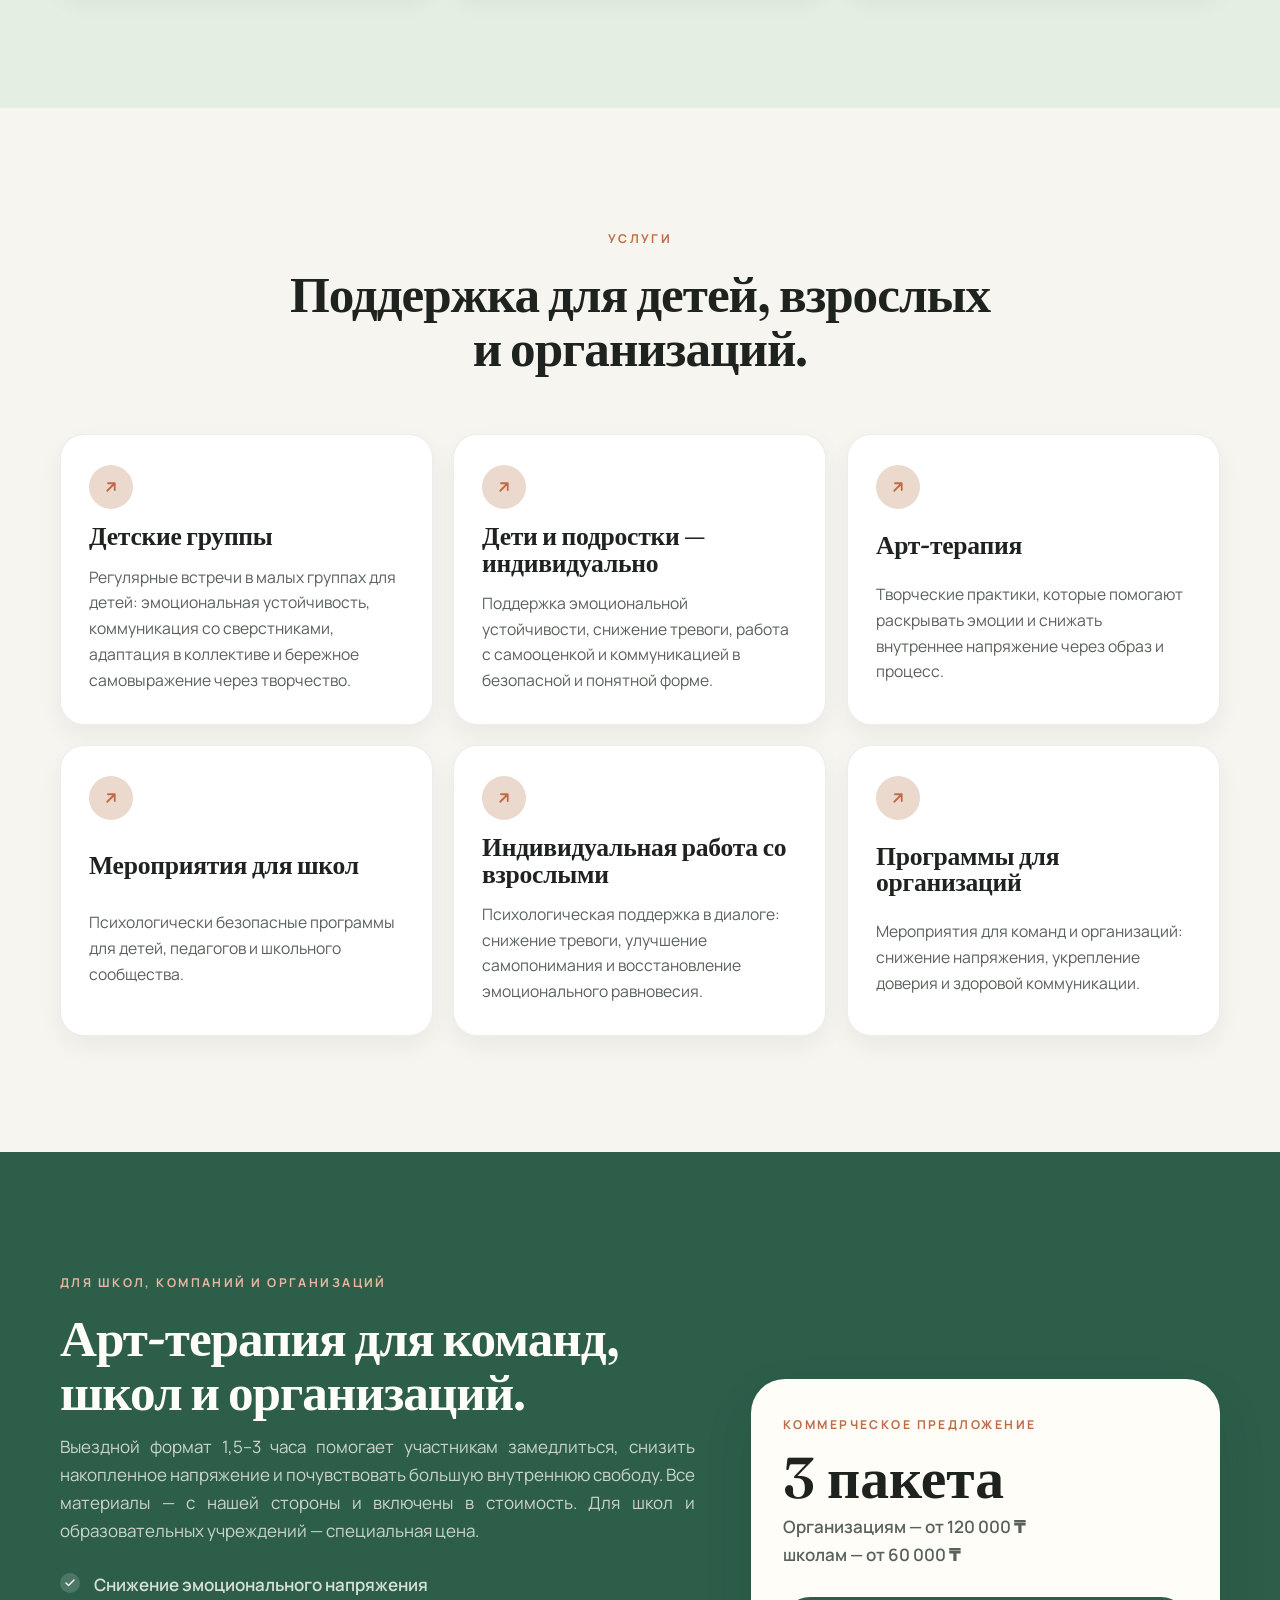
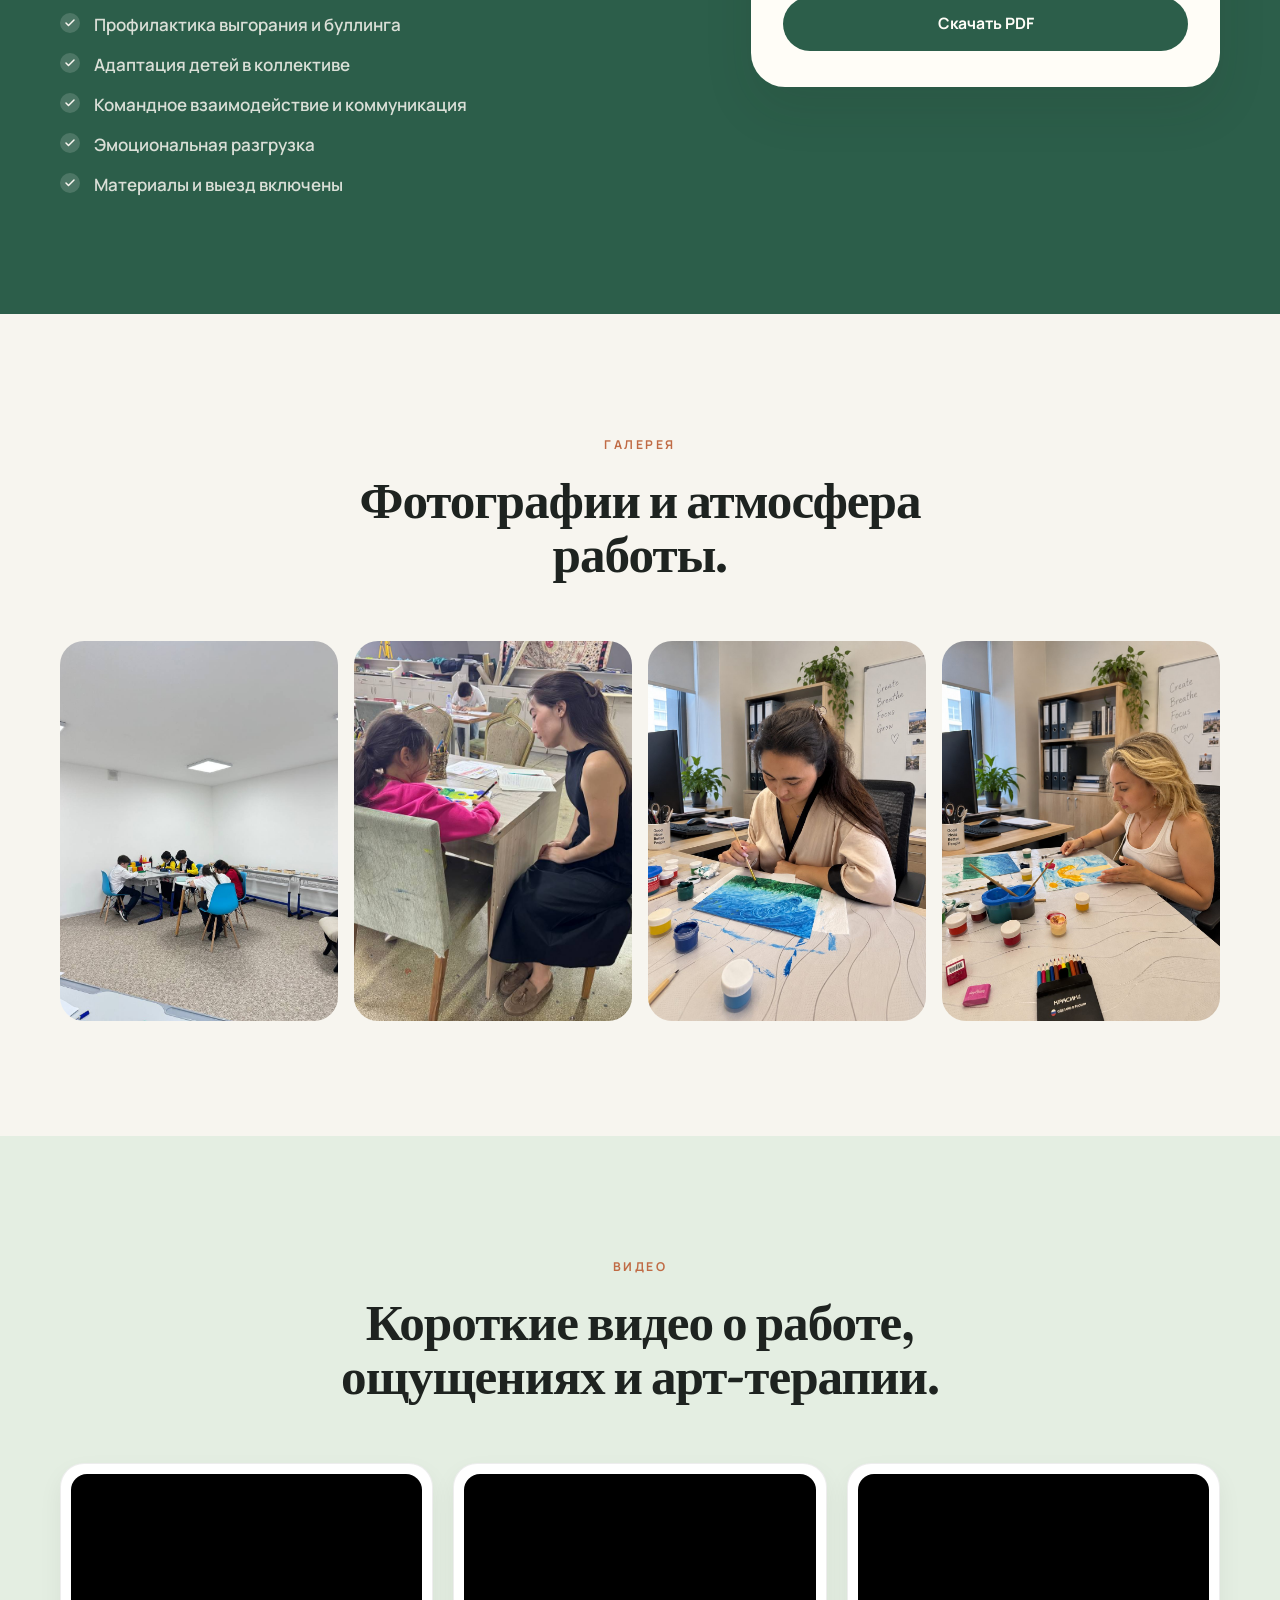
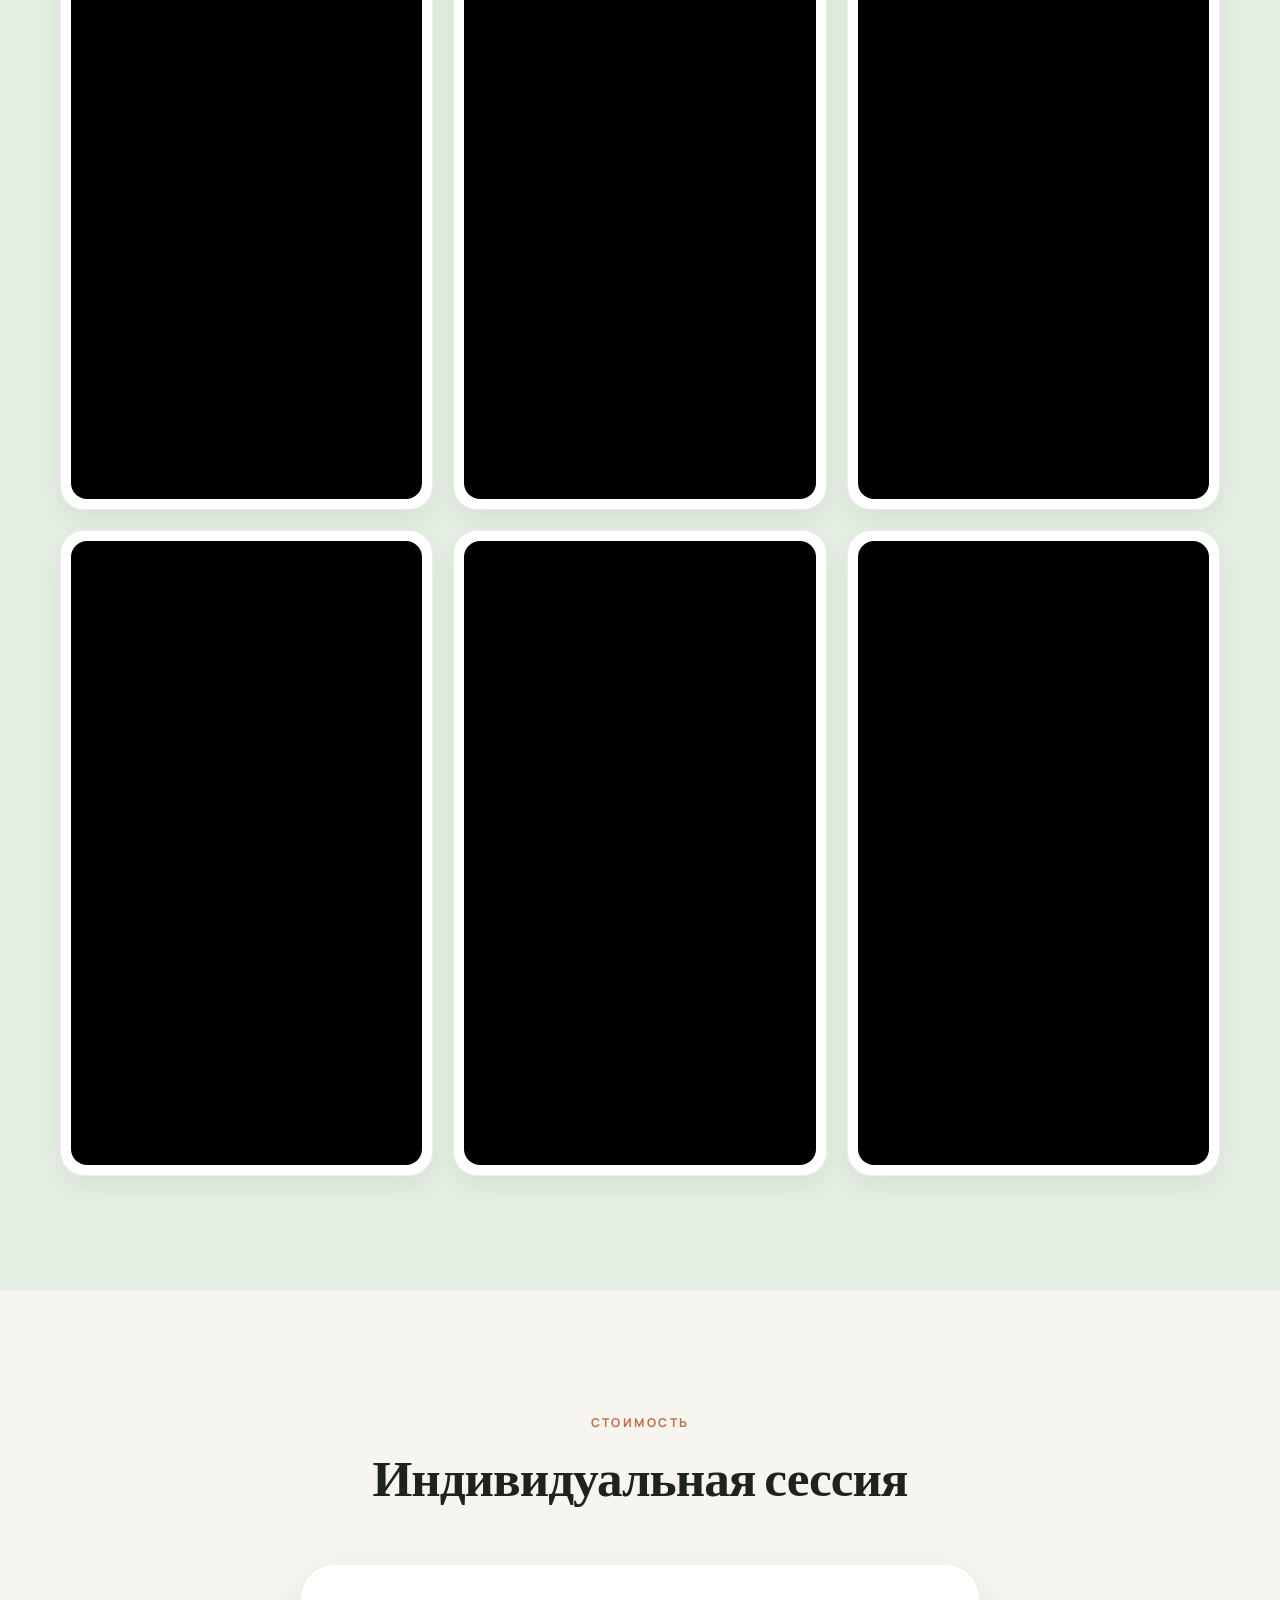
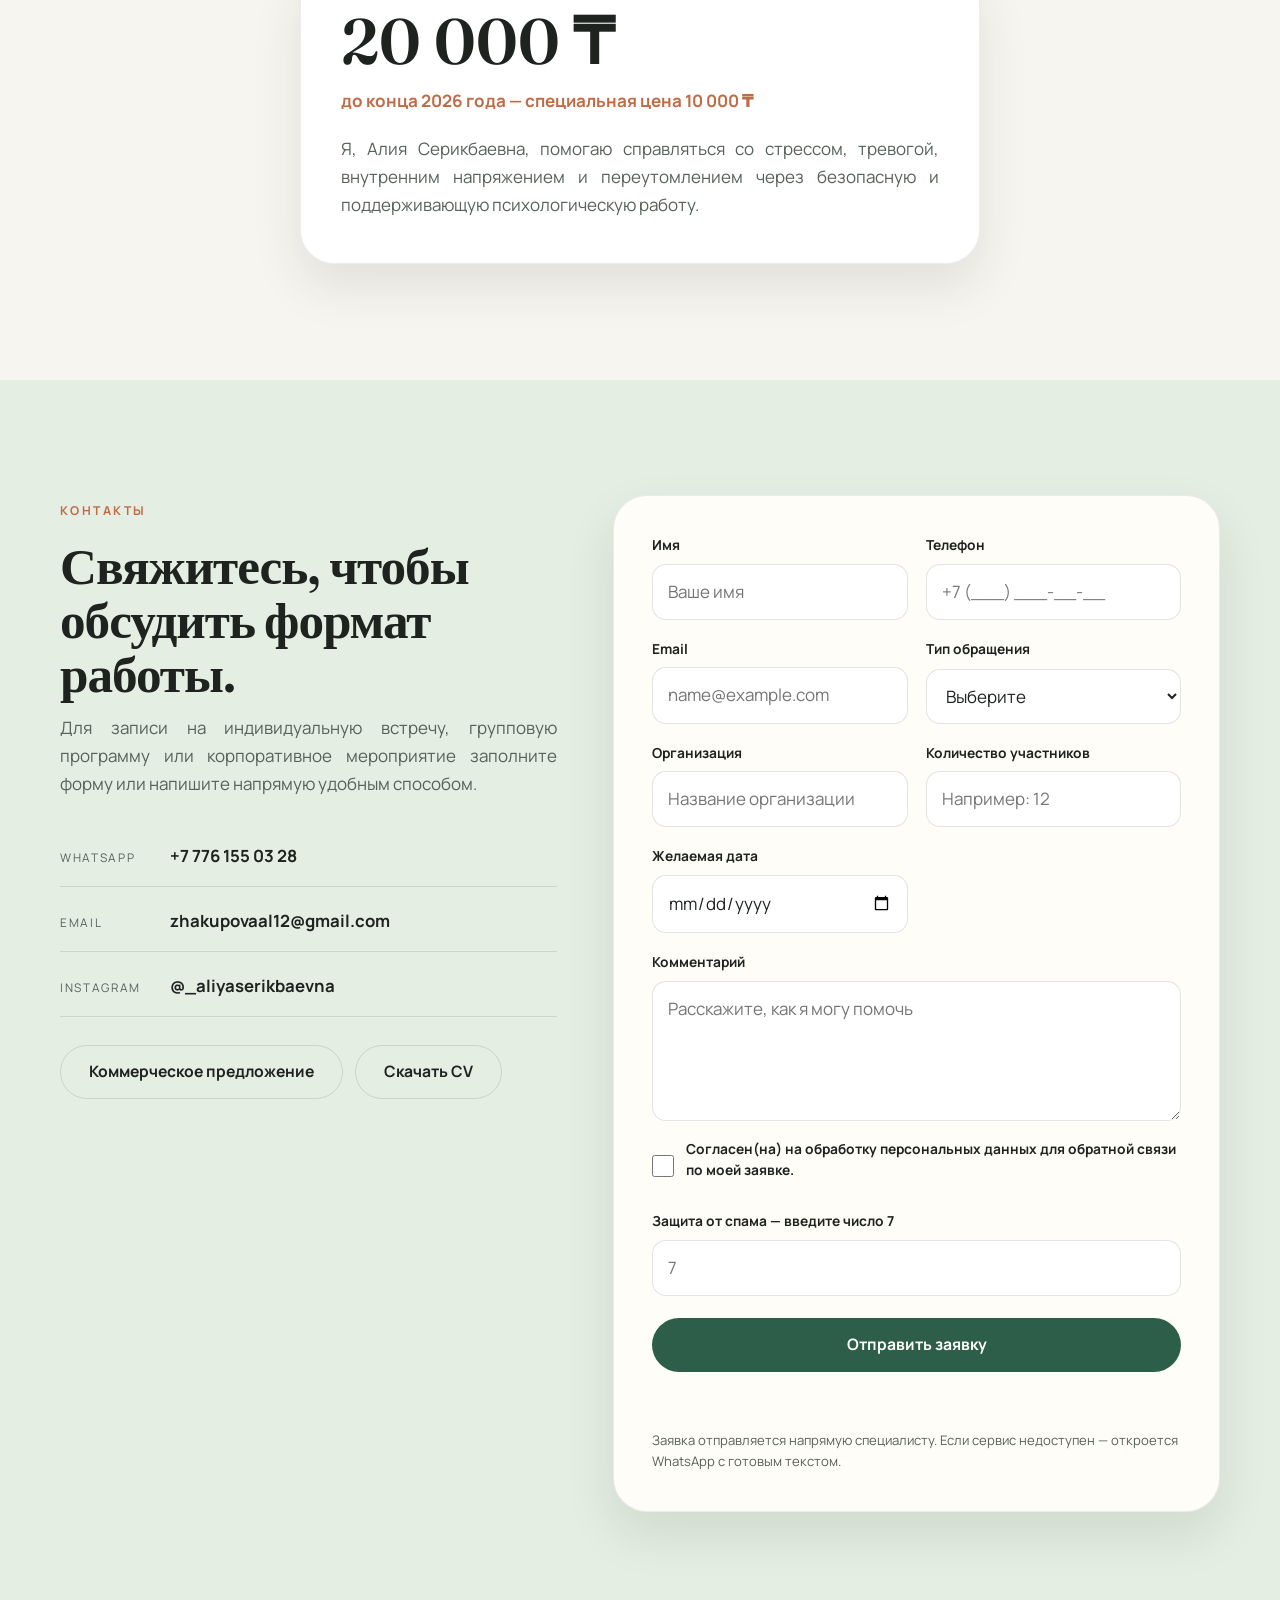
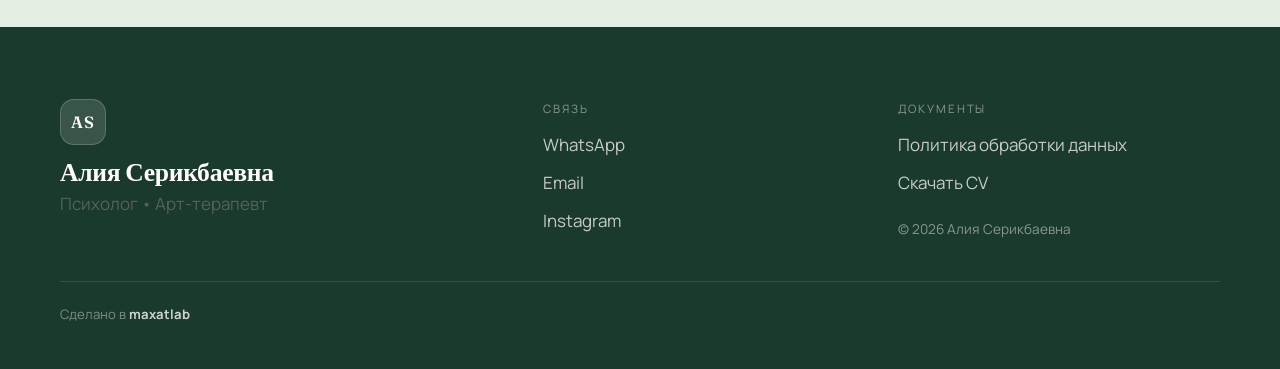
==== commit c50bf6ee: "Cache-bust styles.css / script.js Add ?v=2 so browsers pick up the new WhatsApp number and other JS/" ====
--- a/index.html
+++ b/index.html
@@ -23,7 +23,7 @@
       href="https://fonts.googleapis.com/css2?family=Fraunces:opsz,wght@9..144,400;9..144,500;9..144,600;9..144,700;9..144,900&family=Manrope:wght@400;500;600;700;800&display=swap"
       rel="stylesheet"
     />
-    <link rel="stylesheet" href="./styles.css" />
+    <link rel="stylesheet" href="./styles.css?v=2" />
     <script type="application/ld+json">
       {
         "@context": "https://schema.org",
@@ -574,6 +574,6 @@
       </div>
     </footer>
 
-    <script src="./script.js"></script>
+    <script src="./script.js?v=2"></script>
   </body>
 </html>
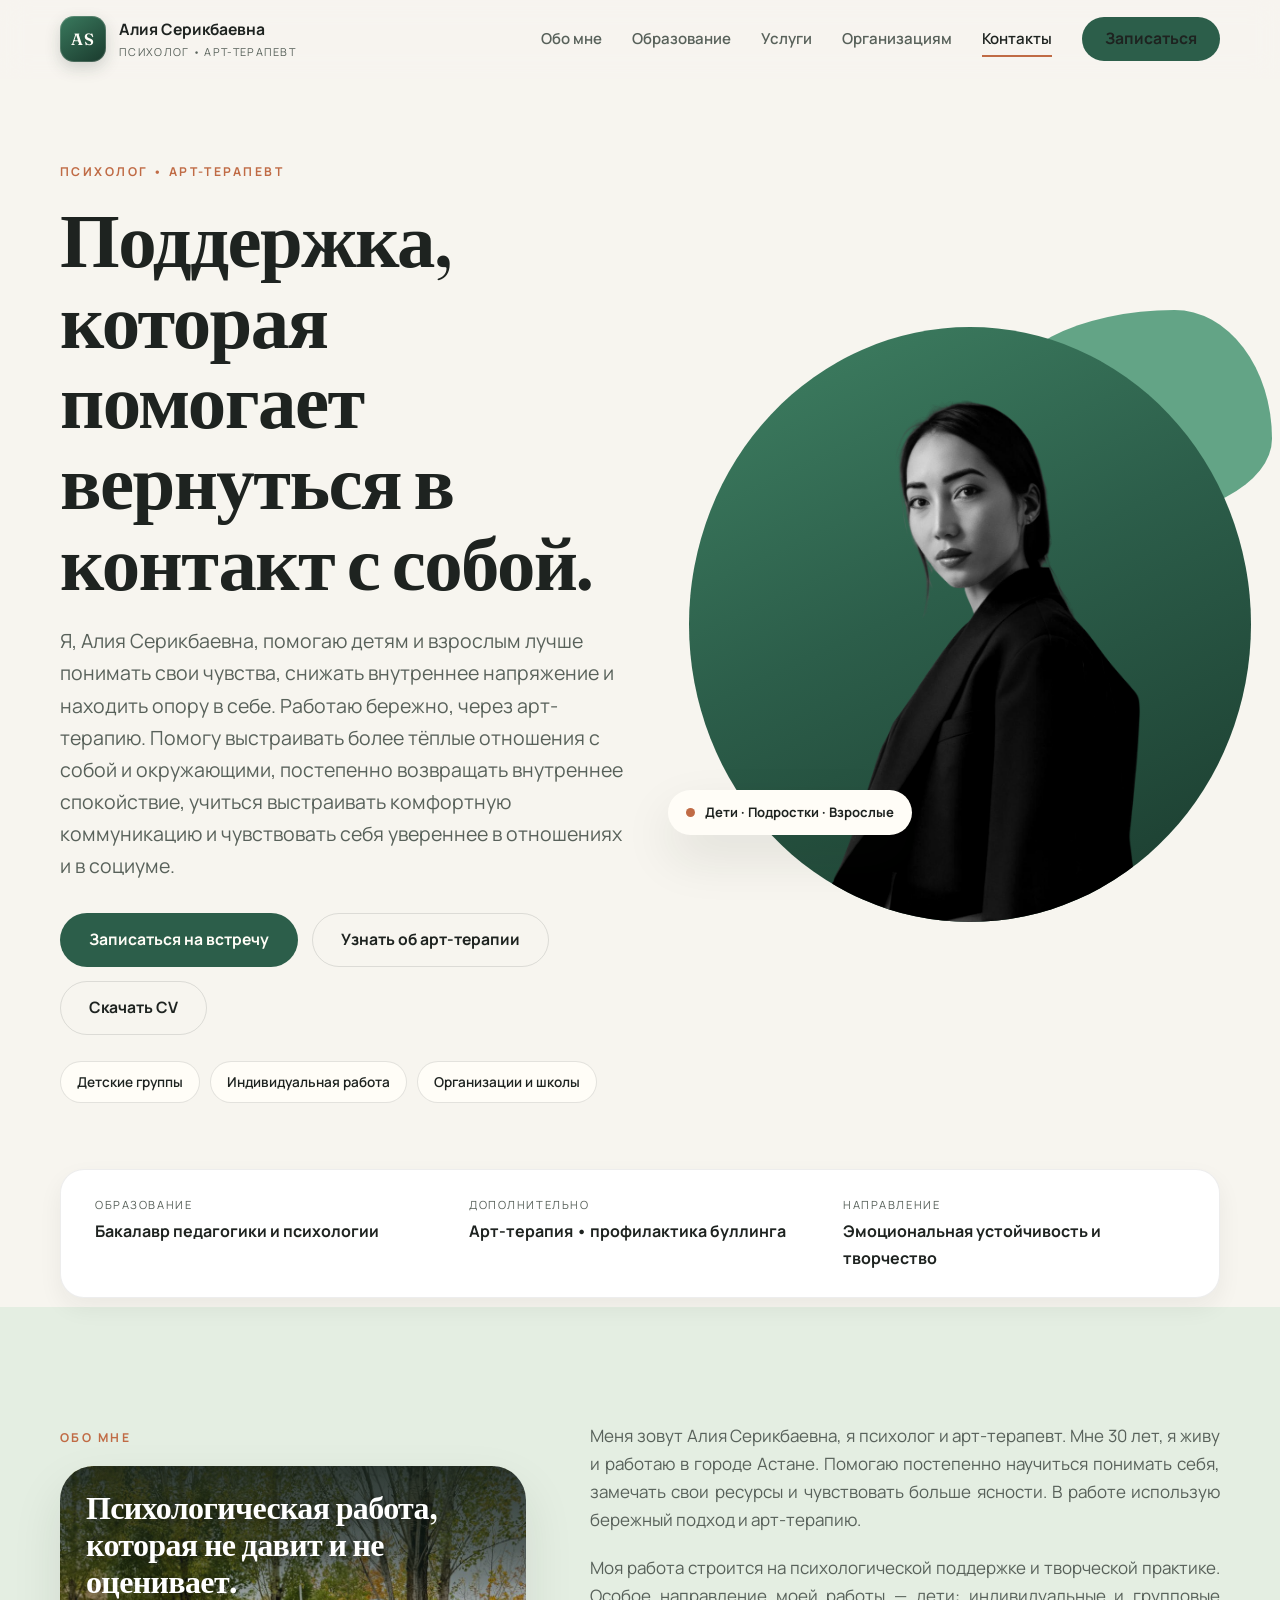
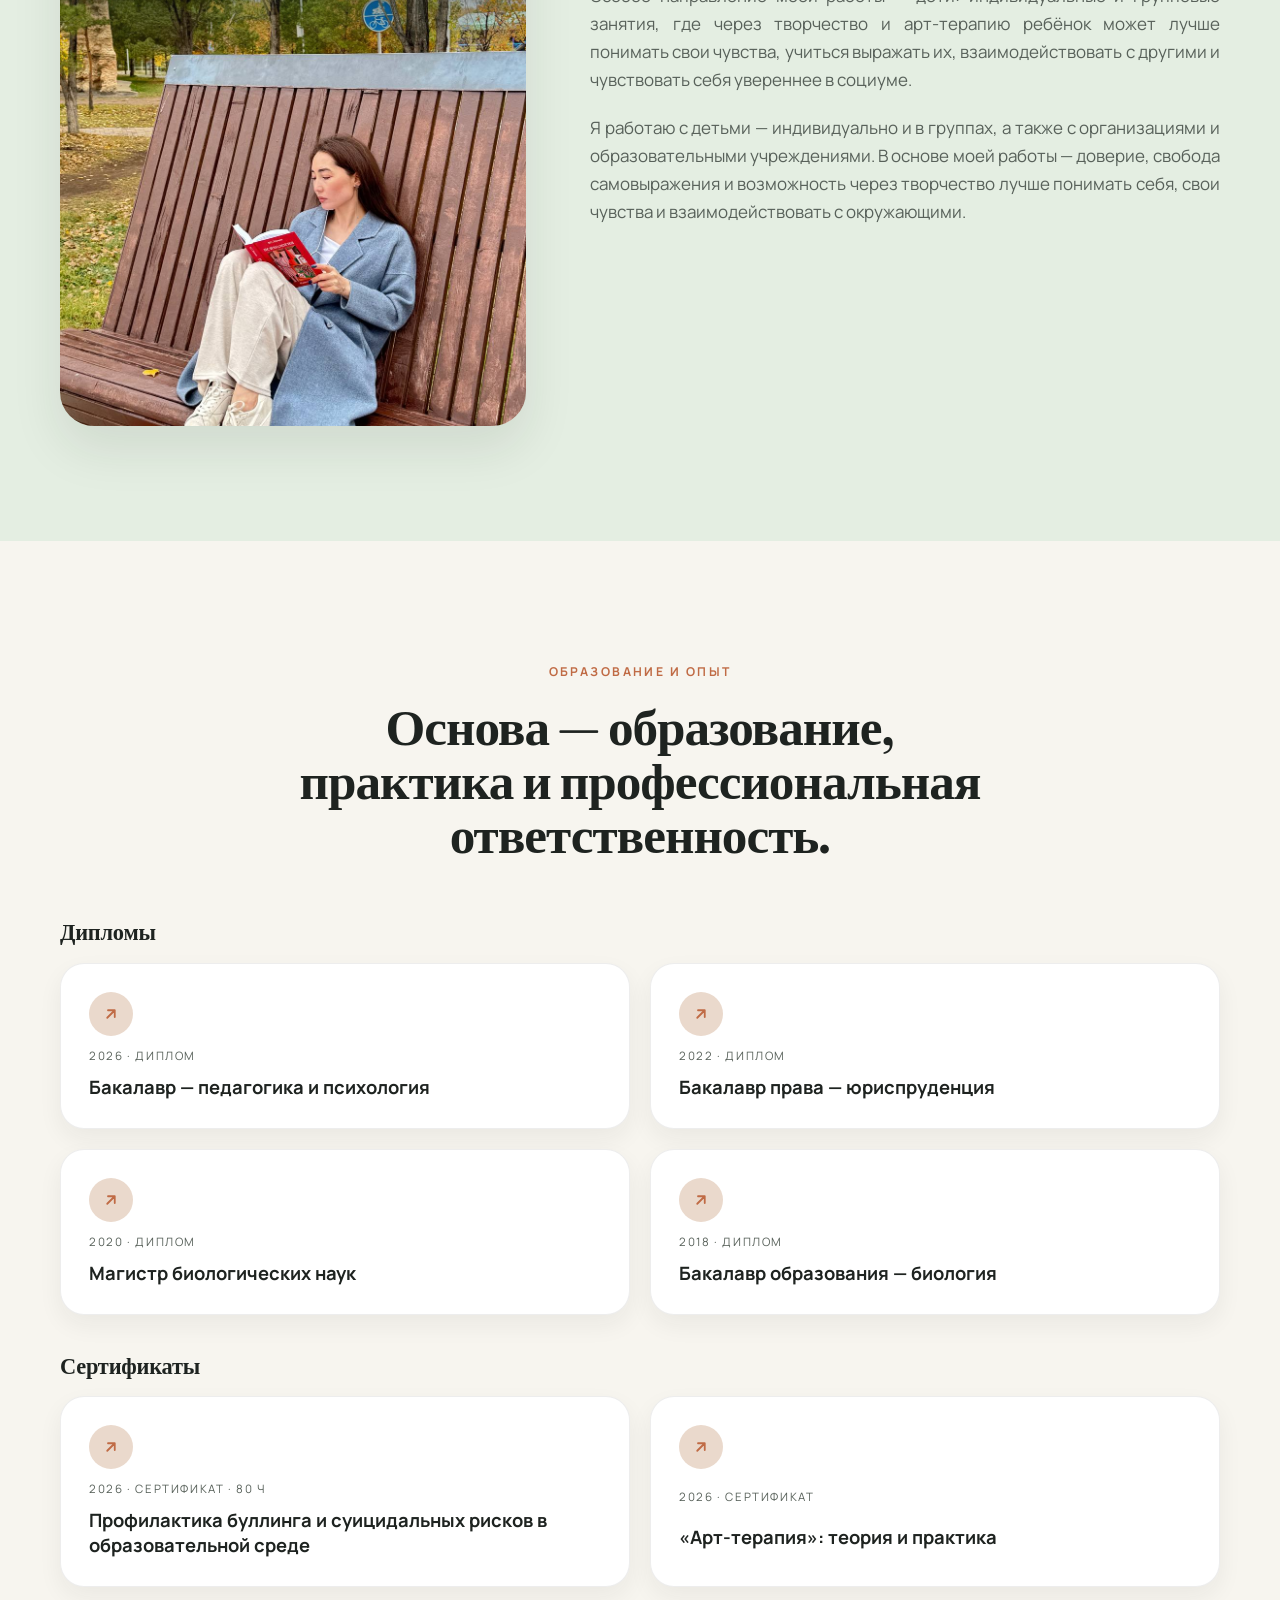
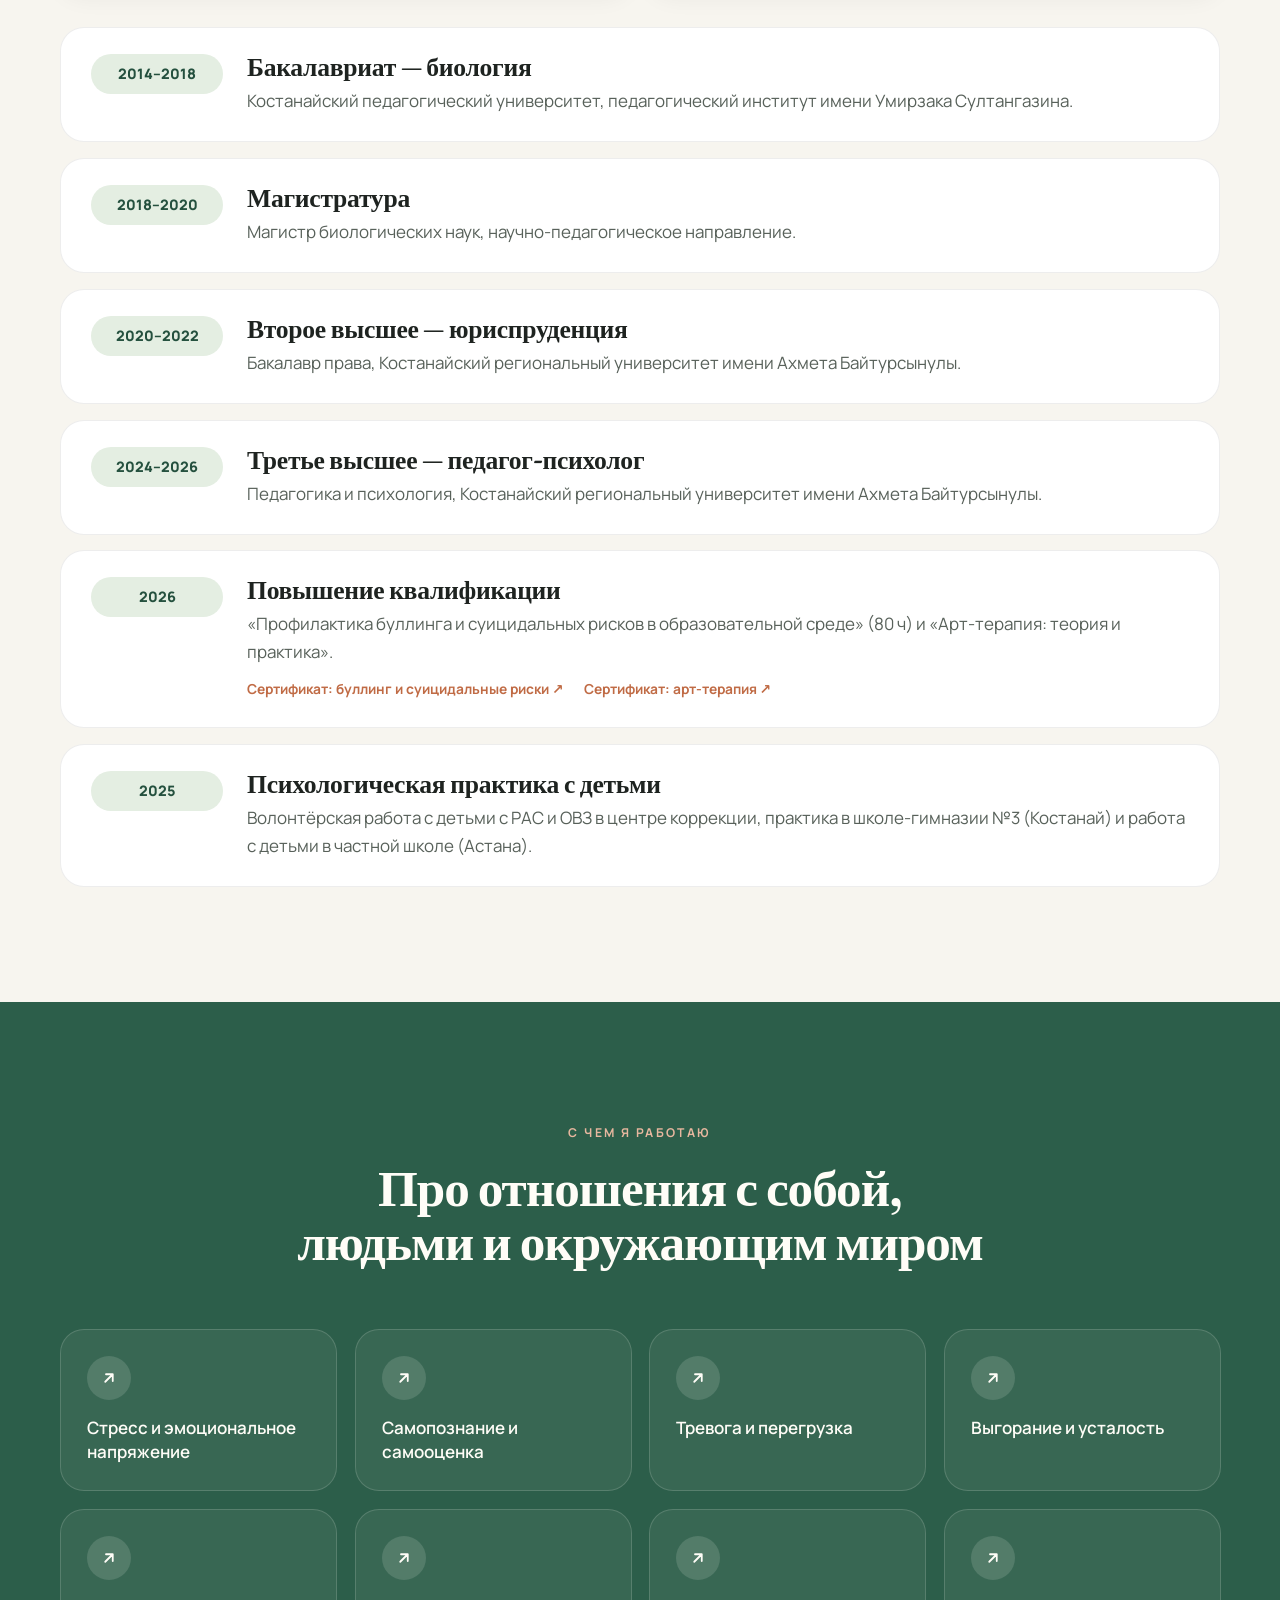
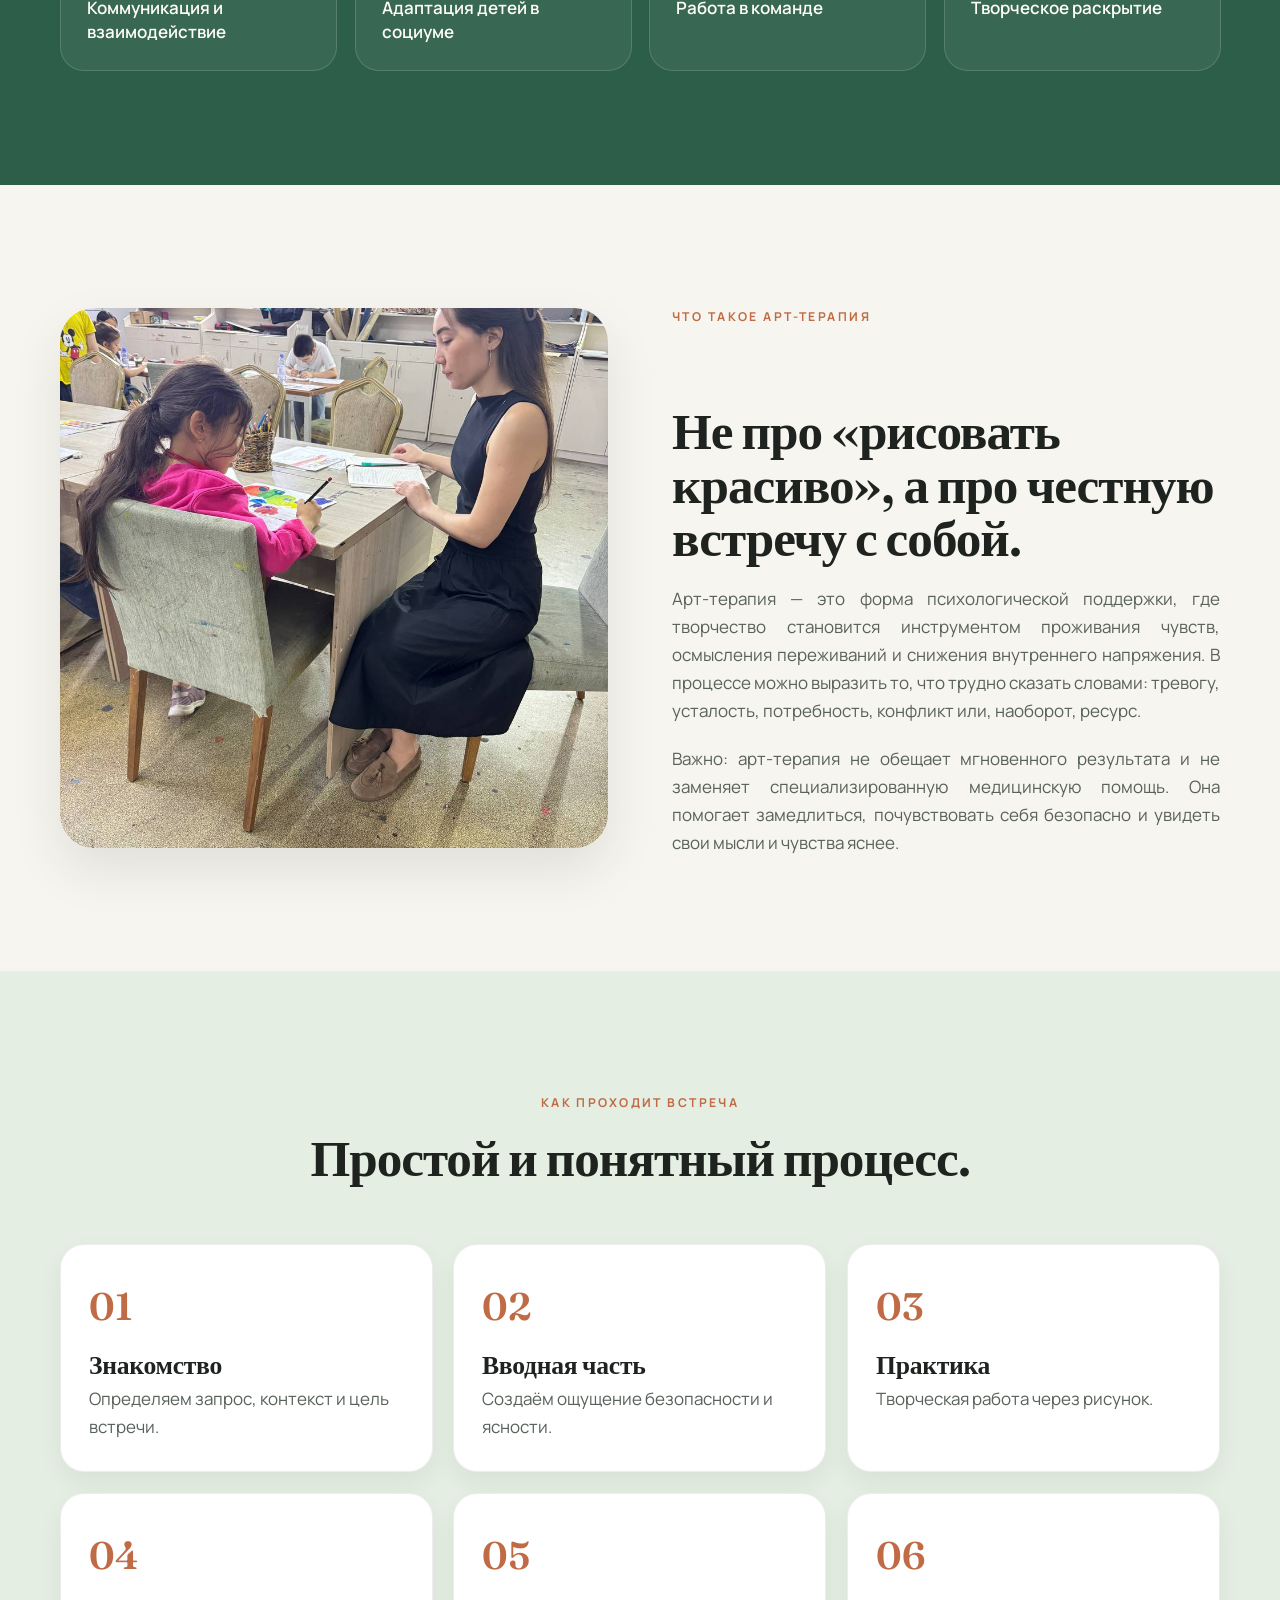
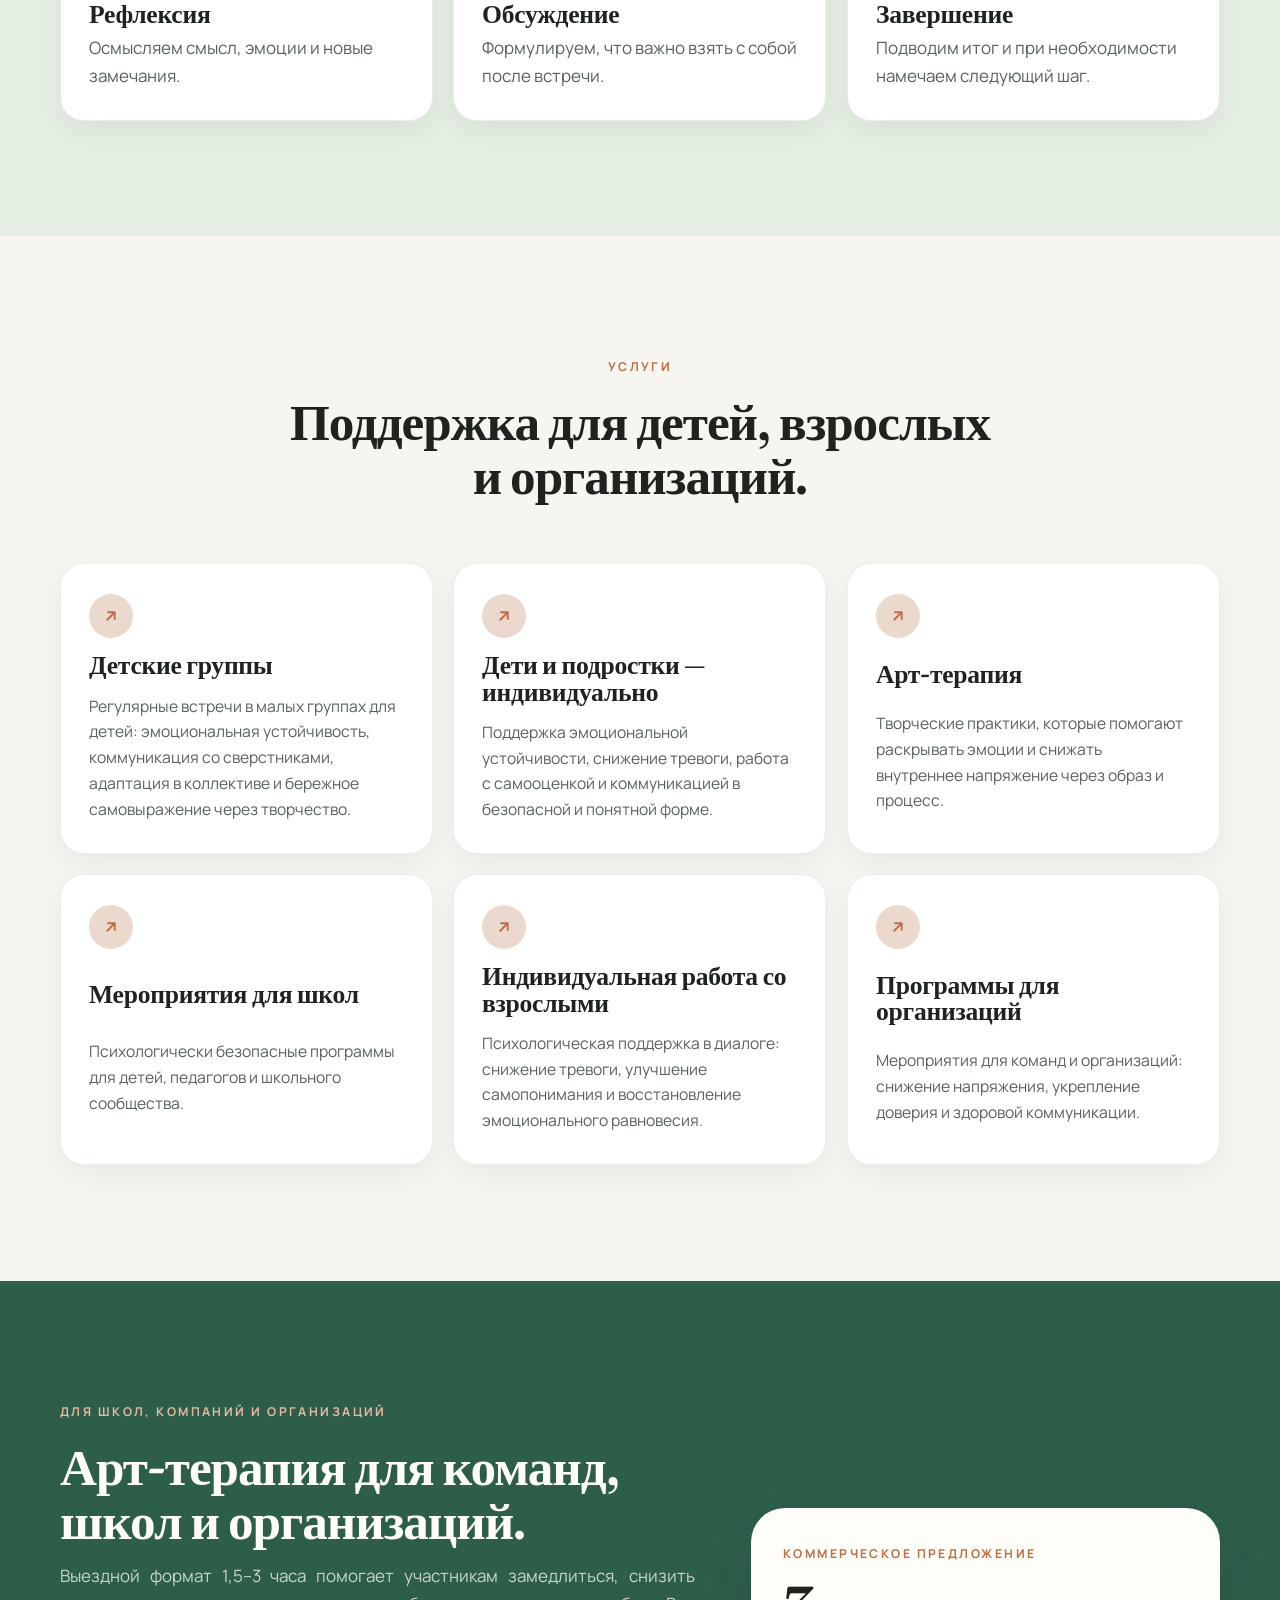
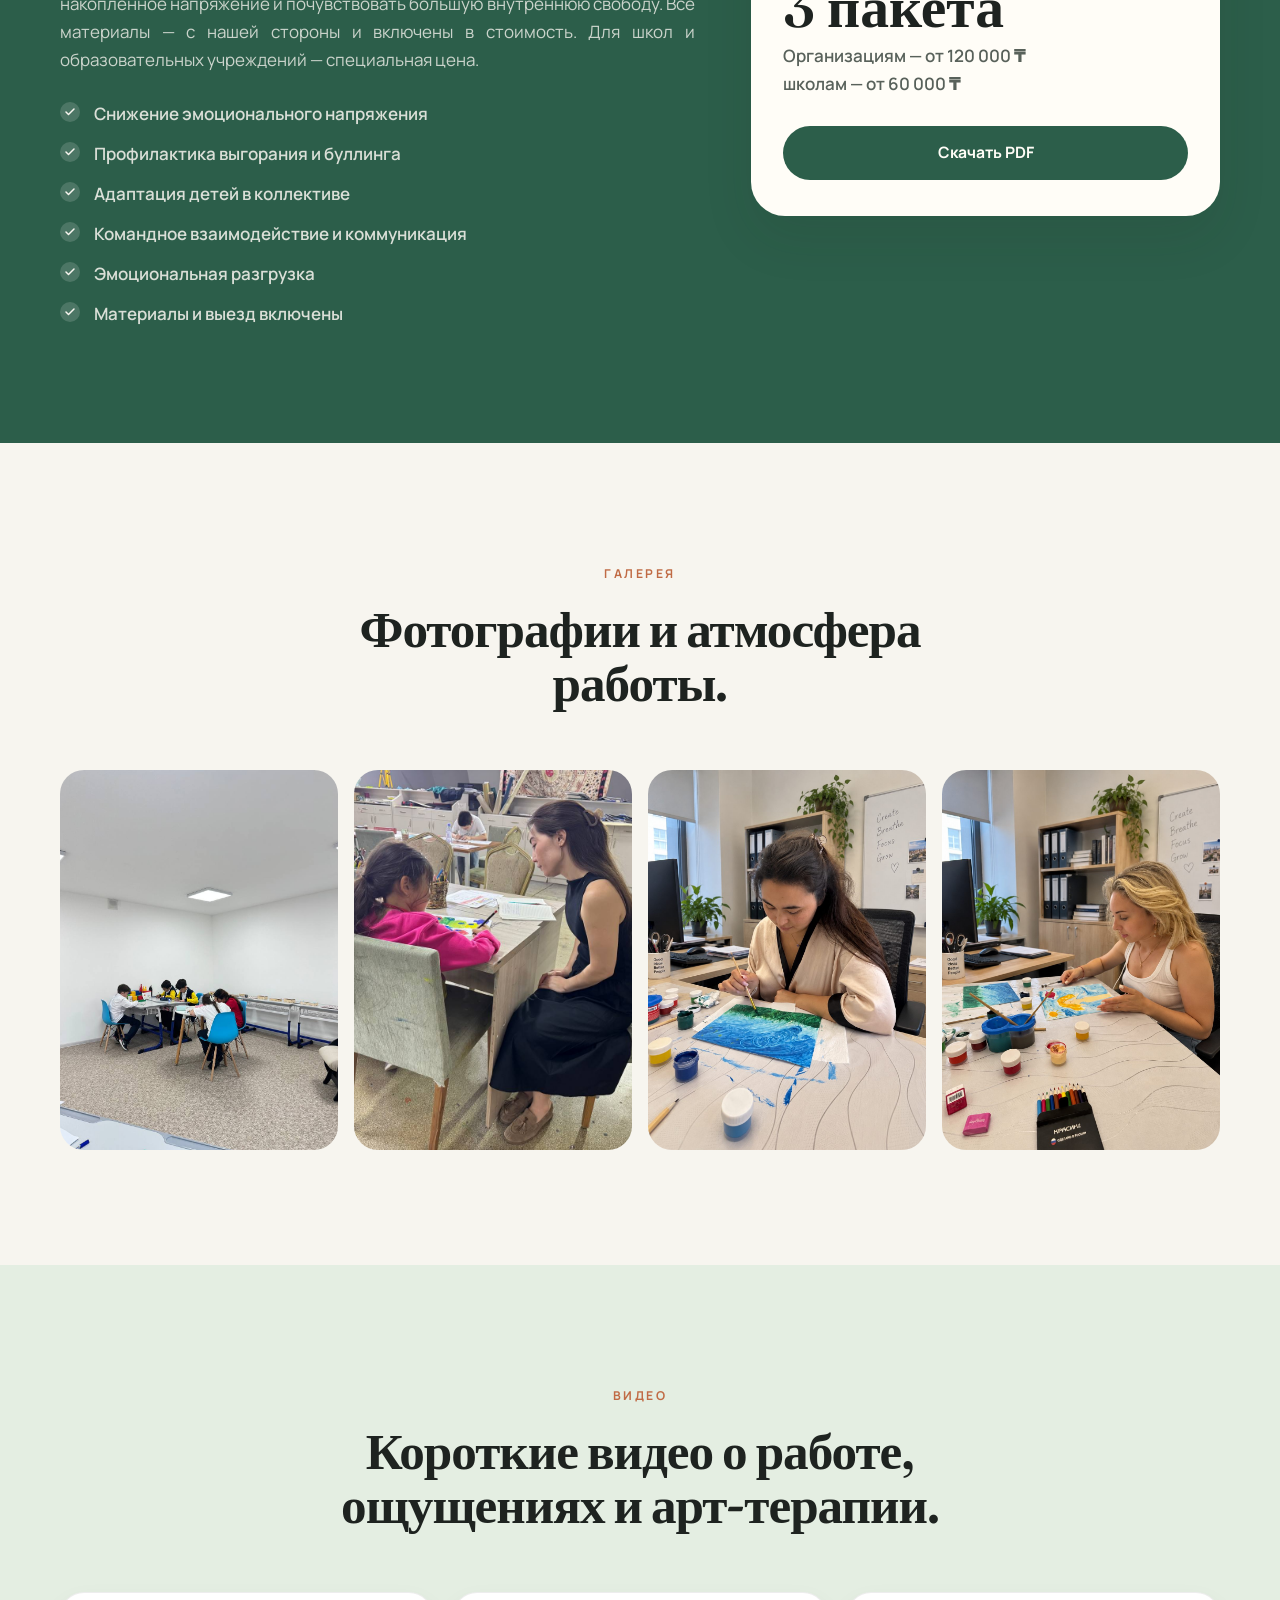
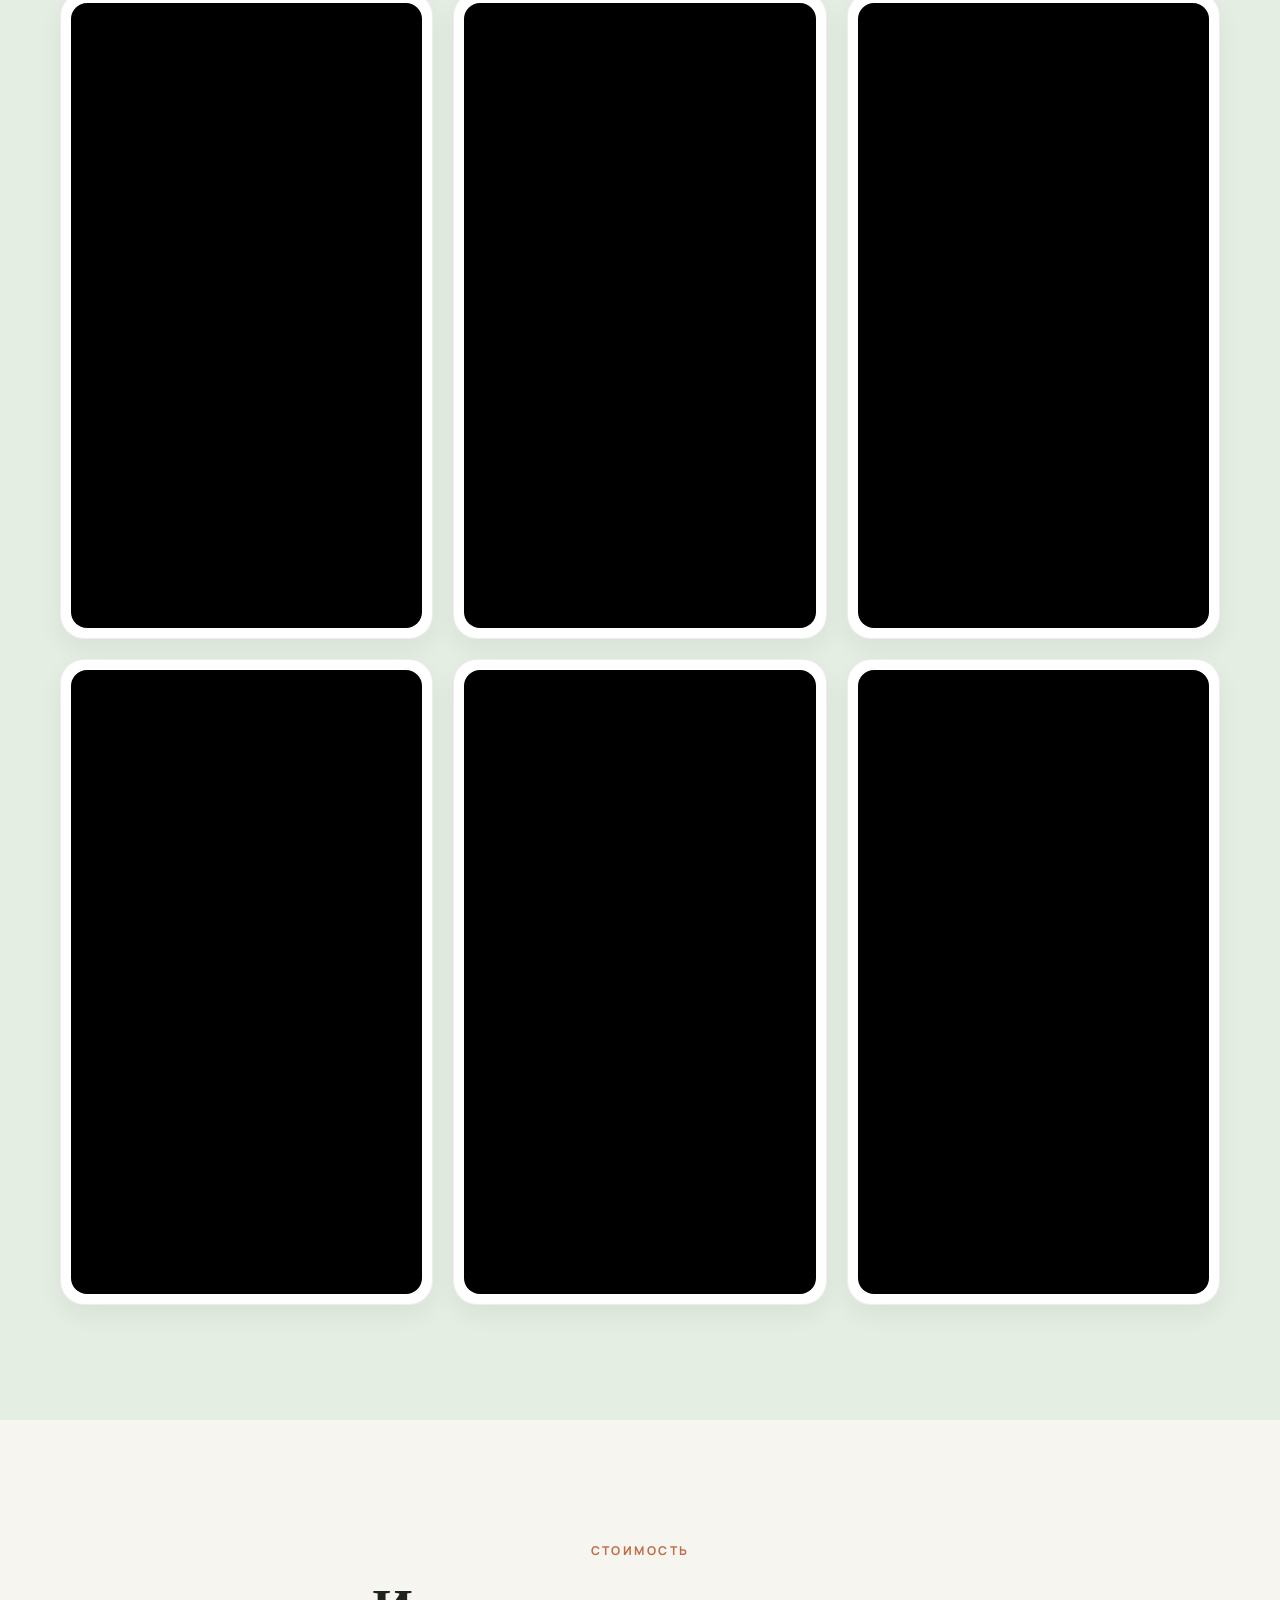
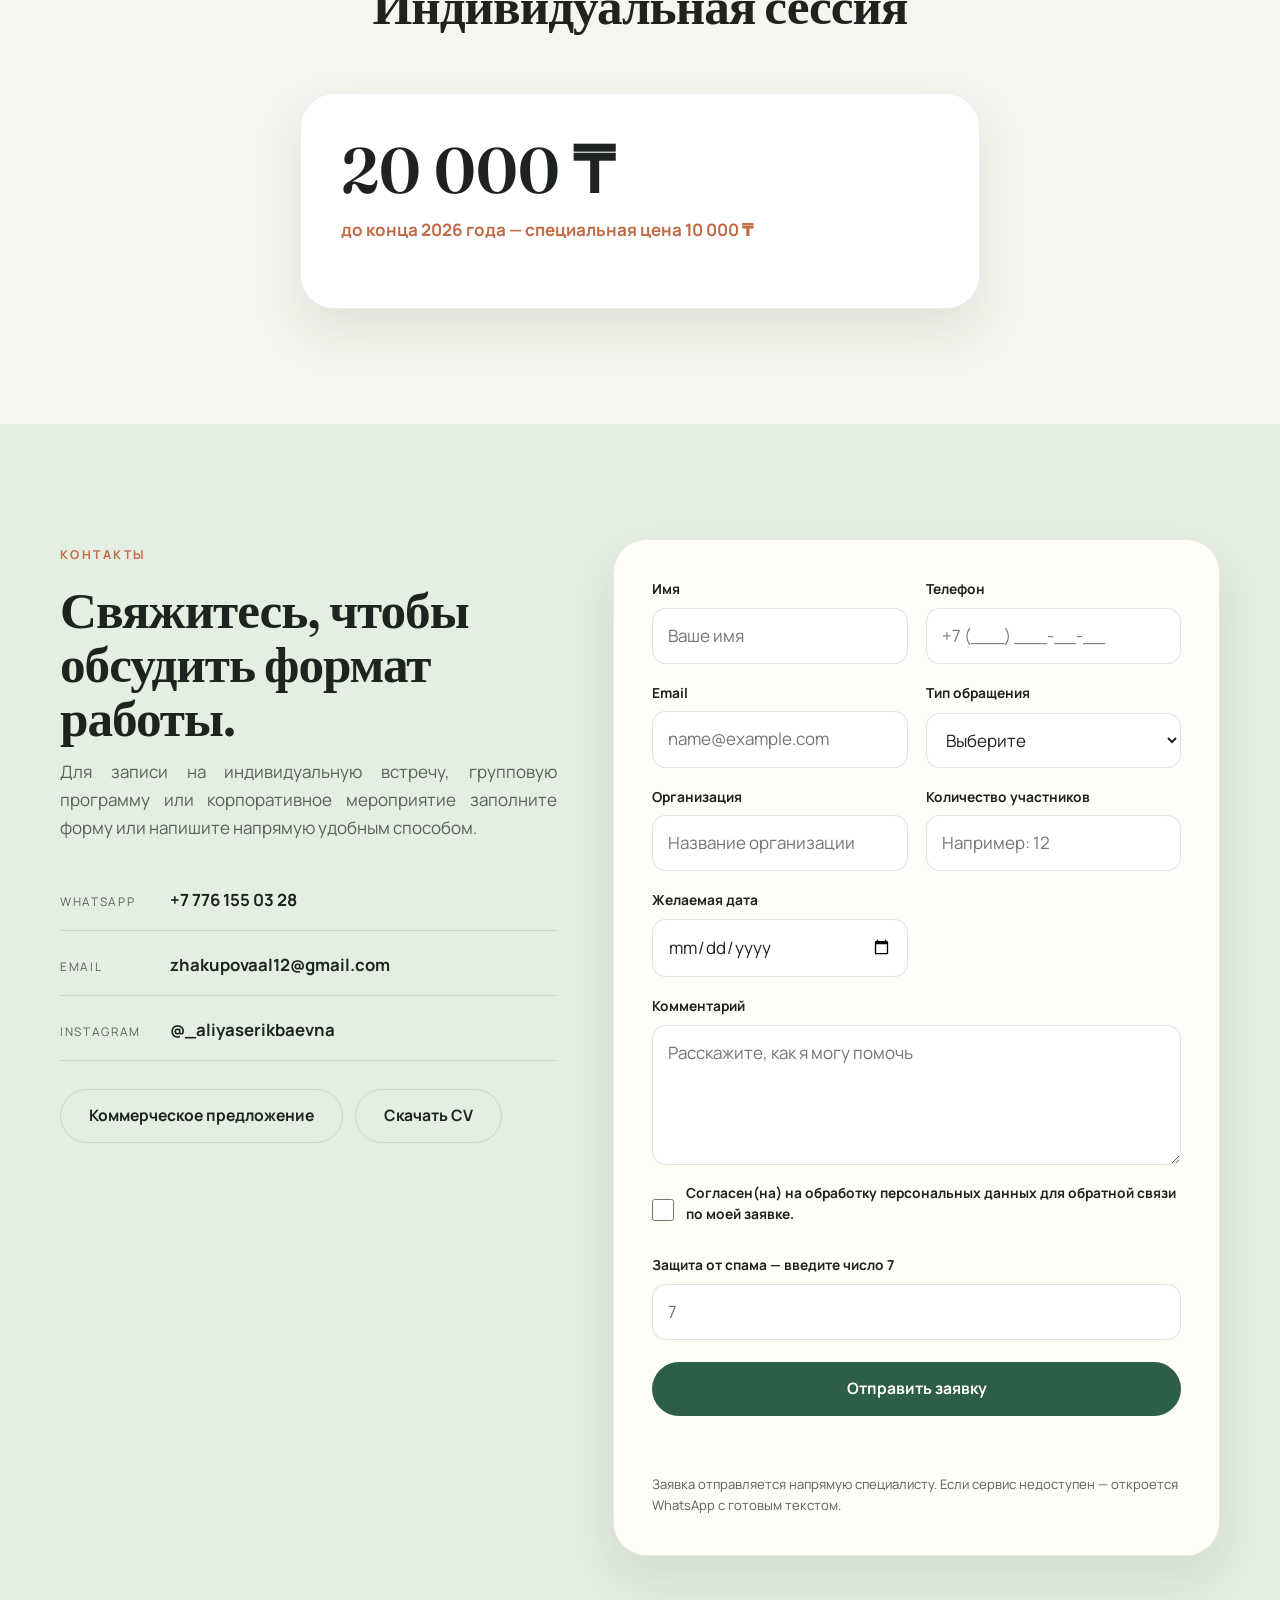
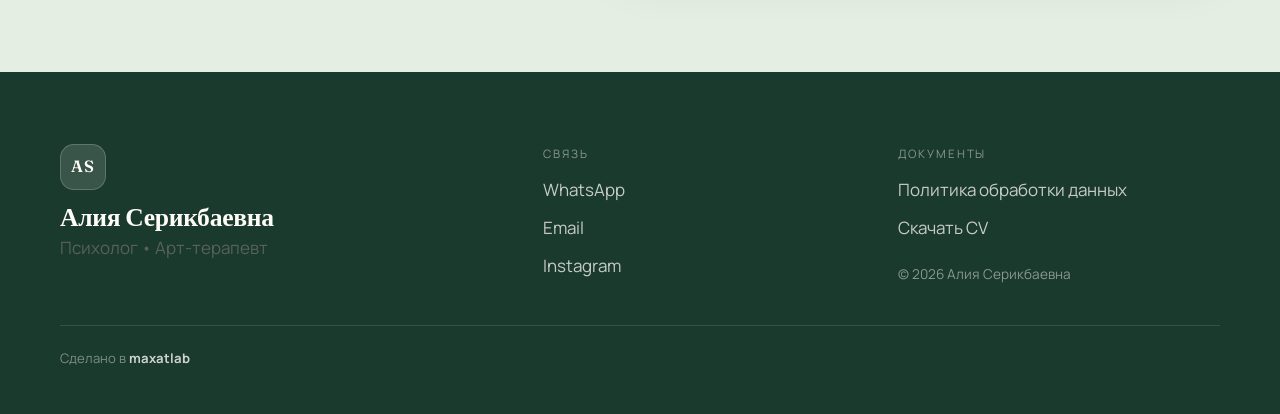
==== commit 6a2b0586: "Apply client copy revisions and contain hero portrait" ====
--- a/index.html
+++ b/index.html
@@ -23,7 +23,7 @@
       href="https://fonts.googleapis.com/css2?family=Fraunces:opsz,wght@9..144,400;9..144,500;9..144,600;9..144,700;9..144,900&family=Manrope:wght@400;500;600;700;800&display=swap"
       rel="stylesheet"
     />
-    <link rel="stylesheet" href="./styles.css?v=2" />
+    <link rel="stylesheet" href="./styles.css?v=20260907" />
     <script type="application/ld+json">
       {
         "@context": "https://schema.org",
@@ -72,11 +72,7 @@
           <div class="hero-copy reveal">
             <p class="kicker">Психолог • Арт-терапевт</p>
             <h1>Поддержка, которая помогает вернуться в контакт&nbsp;с&nbsp;собой.</h1>
-            <p class="lead">
-              Я, Алия Серикбаевна, помогаю людям лучше понимать свои чувства, снижать
-              внутреннее напряжение, строить более безопасные отношения с собой и окружающими
-              и находить опору через творчество. Бережно, без давления и оценок.
-            </p>
+            <p class="lead">Я, Алия Серикбаевна, помогаю детям и взрослым лучше понимать свои чувства, снижать внутреннее напряжение и находить опору в себе. Работаю бережно, через арт-терапию. Помогу выстраивать более тёплые отношения с собой и окружающими, постепенно возвращать внутреннее спокойствие, учиться выстраивать комфортную коммуникацию и чувствовать себя увереннее в отношениях и в социуме.</p>
             <div class="hero-actions">
               <a href="#contact" class="button button-primary">Записаться на встречу</a>
               <a href="#therapy" class="button button-ghost">Узнать об арт-терапии</a>
@@ -90,8 +86,8 @@
           </div>
 
           <div class="hero-figure reveal">
-            <span class="hero-shape hero-shape--main" aria-hidden="true" data-parallax="0.06"></span>
-            <span class="hero-shape hero-shape--accent" aria-hidden="true" data-parallax="0.13"></span>
+            <div class="hero-portrait-frame">
+
             <img
               class="hero-portrait"
               src="./assets/images/portrait.png"
@@ -99,6 +95,7 @@
               height="1257"
               alt="Портрет Алии Серикбаевны"
             />
+            </div><span class="hero-shape hero-shape--accent" aria-hidden="true" data-parallax="0.13"></span>
             <span class="hero-float" aria-hidden="true">
               <span class="hero-float__dot"></span>
               Дети · Подростки · Взрослые
@@ -139,24 +136,7 @@
               </figcaption>
             </figure>
           </div>
-          <div class="prose reveal">
-            <p>
-              Я — психолог и арт-терапевт. Помогаю не просто «выдержать» стресс и напряжение,
-              а постепенно научиться понимать себя, замечать свои ресурсы и чувствовать больше
-              ясности и спокойствия.
-            </p>
-            <p>
-              Моя работа строится на сочетании психологической поддержки, безопасной коммуникации
-              и творческой практики. Для кого-то это способ снизить тревогу и усталость, для
-              кого-то — возможность лучше понимать свои реакции и границы, а для команд —
-              инструмент мягкой и продуктивной внутренней работы.
-            </p>
-            <p>
-              Работаю с детскими группами и индивидуальными запросами, а также с организациями
-              и образовательными учреждениями — создавая атмосферу доверия, свободы выражения
-              и понятной рефлексии.
-            </p>
-          </div>
+          <div class="prose reveal"><p>Меня зовут Алия Серикбаевна, я психолог и арт-терапевт. Мне 30 лет, я живу и работаю в городе Астане. Помогаю постепенно научиться понимать себя, замечать свои ресурсы и чувствовать больше ясности. В работе использую бережный подход и арт-терапию.</p><p>Моя работа строится на психологической поддержке и творческой практике. Особое направление моей работы — дети: индивидуальные и групповые занятия, где через творчество и арт-терапию ребёнок может лучше понимать свои чувства, учиться выражать их, взаимодействовать с другими и чувствовать себя увереннее в социуме.</p><p>Я работаю с детьми — индивидуально и в группах, а также с организациями и образовательными учреждениями. В основе моей работы — доверие, свобода самовыражения и возможность через творчество лучше понимать себя, свои чувства и взаимодействовать с окружающими.</p></div>
         </div>
       </section>
 
@@ -268,7 +248,7 @@
         <div class="container">
           <div class="section-heading centered reveal">
             <p class="kicker">С чем я работаю</p>
-            <h2>Помогаю возвращаться к себе и собирать ресурс.</h2>
+            <h2>Про отношения с собой, людьми и окружающим миром</h2>
           </div>
           <ul class="focus-grid">
             <li class="focus-item reveal"><span class="badge" aria-hidden="true"><svg viewBox="0 0 24 24"><path d="M7 17 17 7M8 7h9v9" /></svg></span>Стресс и эмоциональное напряжение</li>
@@ -452,10 +432,6 @@
           <div class="pricing-card reveal">
             <p class="pricing-price">20 000 ₸</p>
             <p class="pricing-note">до конца 2026 года — специальная цена 10 000 ₸</p>
-            <p>
-              Я, Алия Серикбаевна, помогаю справляться со стрессом, тревогой, внутренним
-              напряжением и переутомлением через безопасную и поддерживающую психологическую работу.
-            </p>
           </div>
         </div>
       </section>
@@ -574,6 +550,6 @@
       </div>
     </footer>
 
-    <script src="./script.js?v=2"></script>
+    <script src="./script.js?v=20260907"></script>
   </body>
 </html>
--- a/styles.css
+++ b/styles.css
@@ -1514,3 +1514,29 @@
     transform: none;
   }
 }
+
+/* Shared clipping boundary keeps the cutout inside its green background. */
+.hero-portrait-frame {
+  position: absolute;
+  inset: -6% -6% -4% -2%;
+  overflow: hidden;
+  border-radius: 50%;
+  background: linear-gradient(155deg, #3f8163 0%, var(--forest) 45%, var(--forest-900) 100%);
+  z-index: 1;
+}
+.hero-portrait-frame .hero-portrait {
+  position: absolute;
+  inset: 6% 3% 0;
+  width: 94%;
+  height: 94%;
+  object-fit: contain;
+  object-position: bottom center;
+}
+.hero-shape--accent {
+  width: 52%;
+  height: 39%;
+  border-radius: 64% 36% 58% 42% / 43% 61% 39% 57%;
+  right: -10%;
+  top: -9%;
+  z-index: 0;
+}
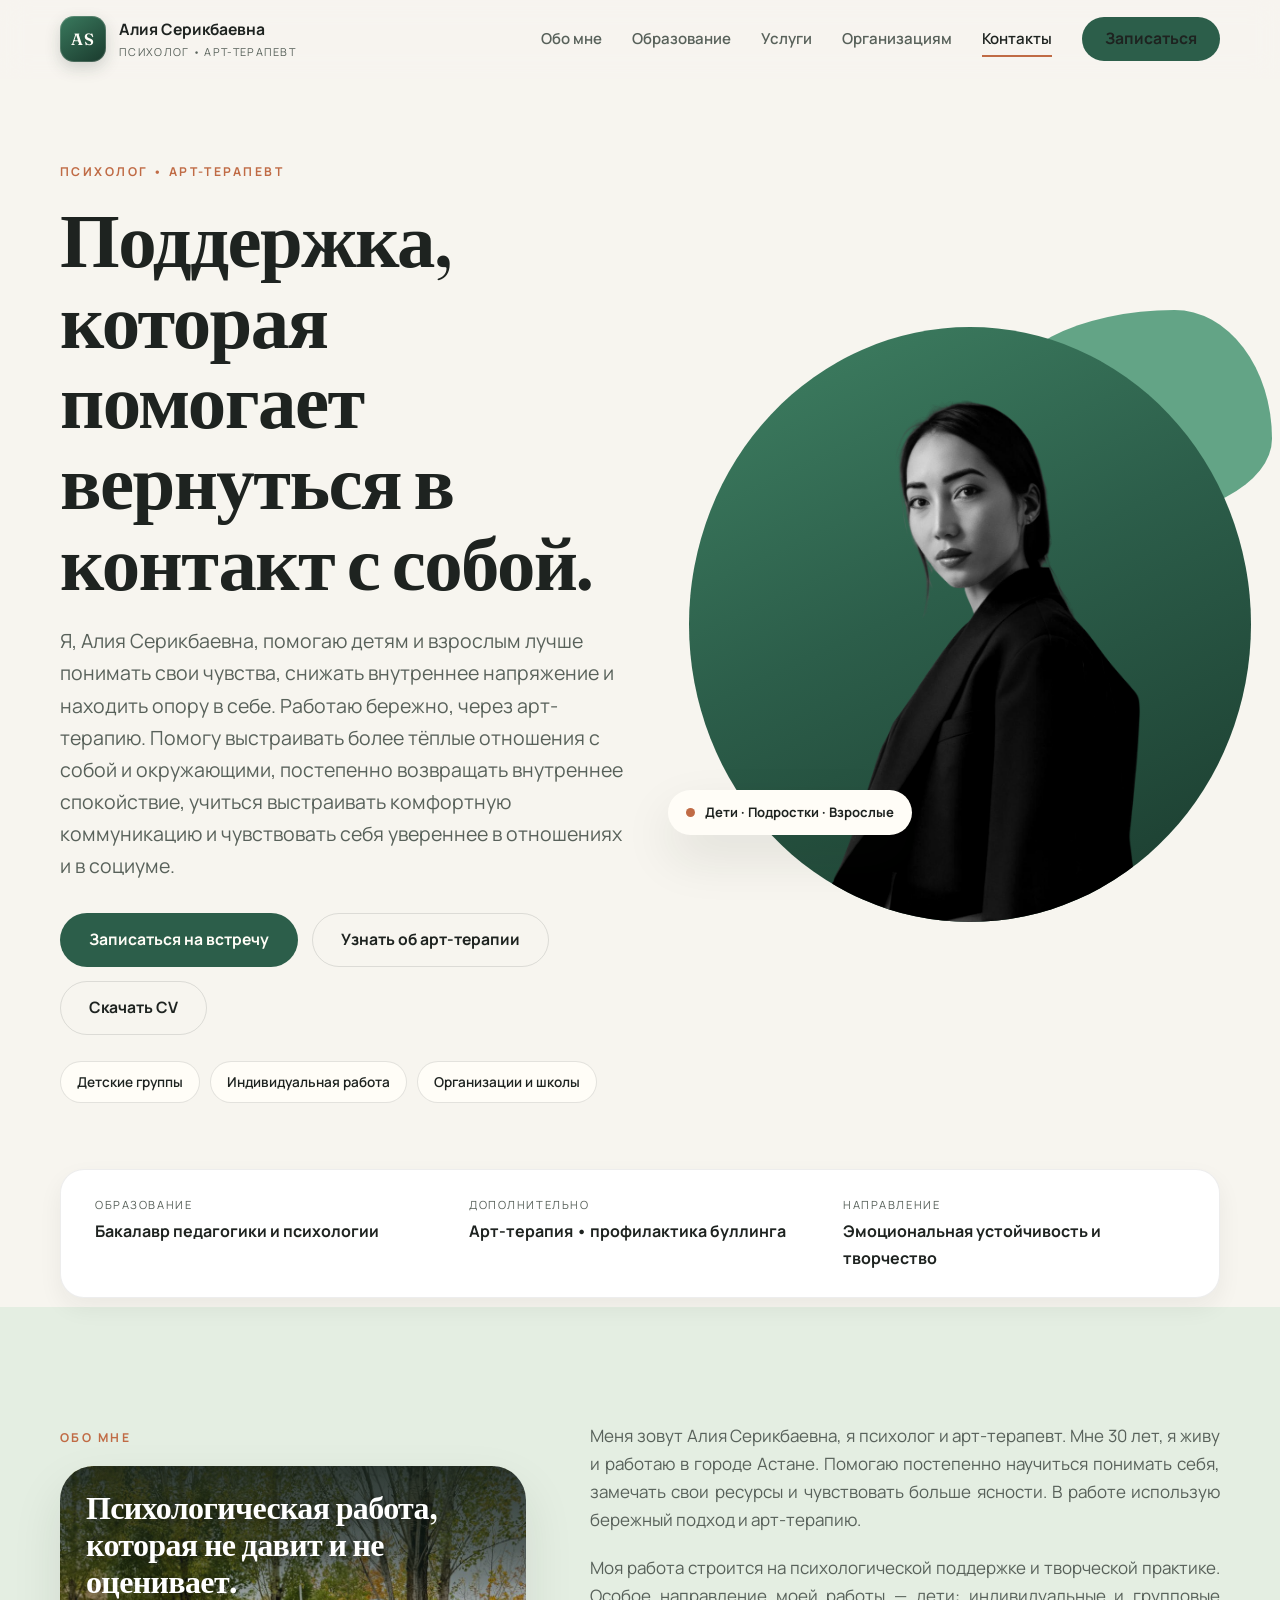
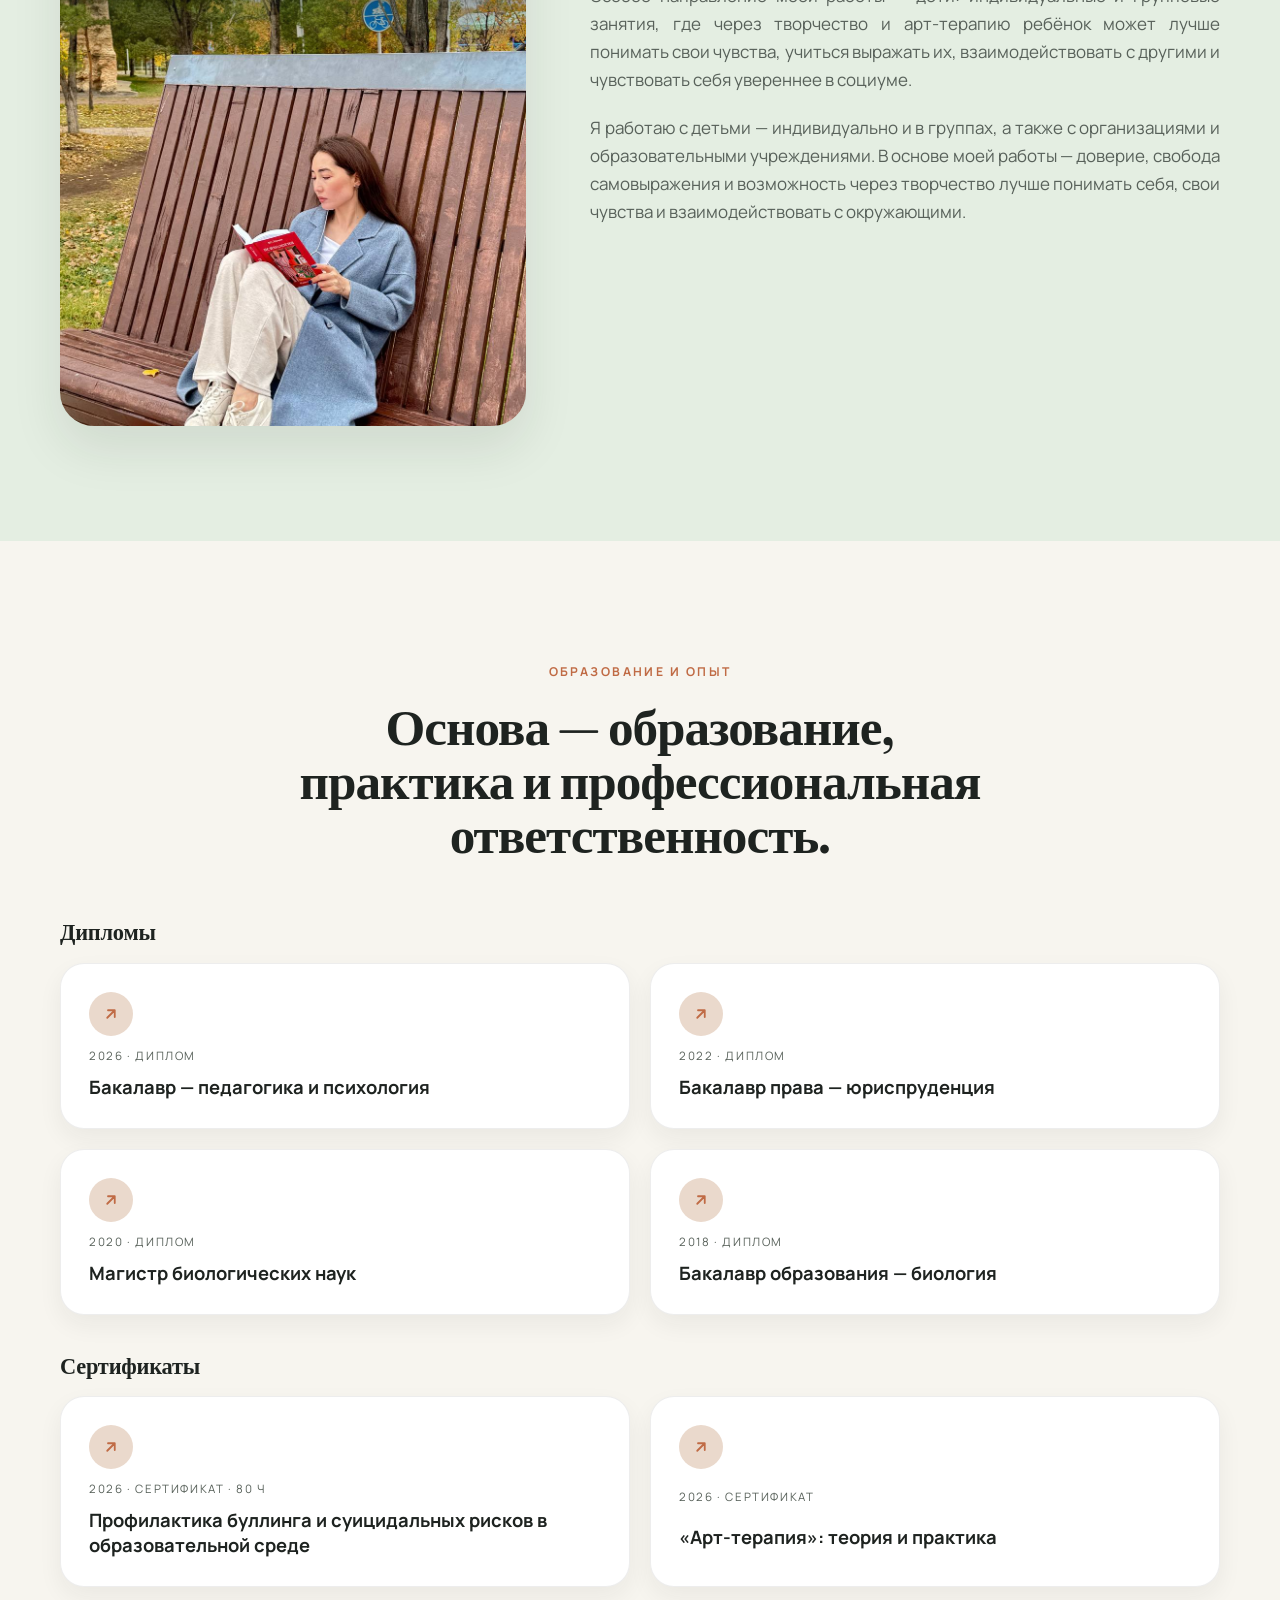
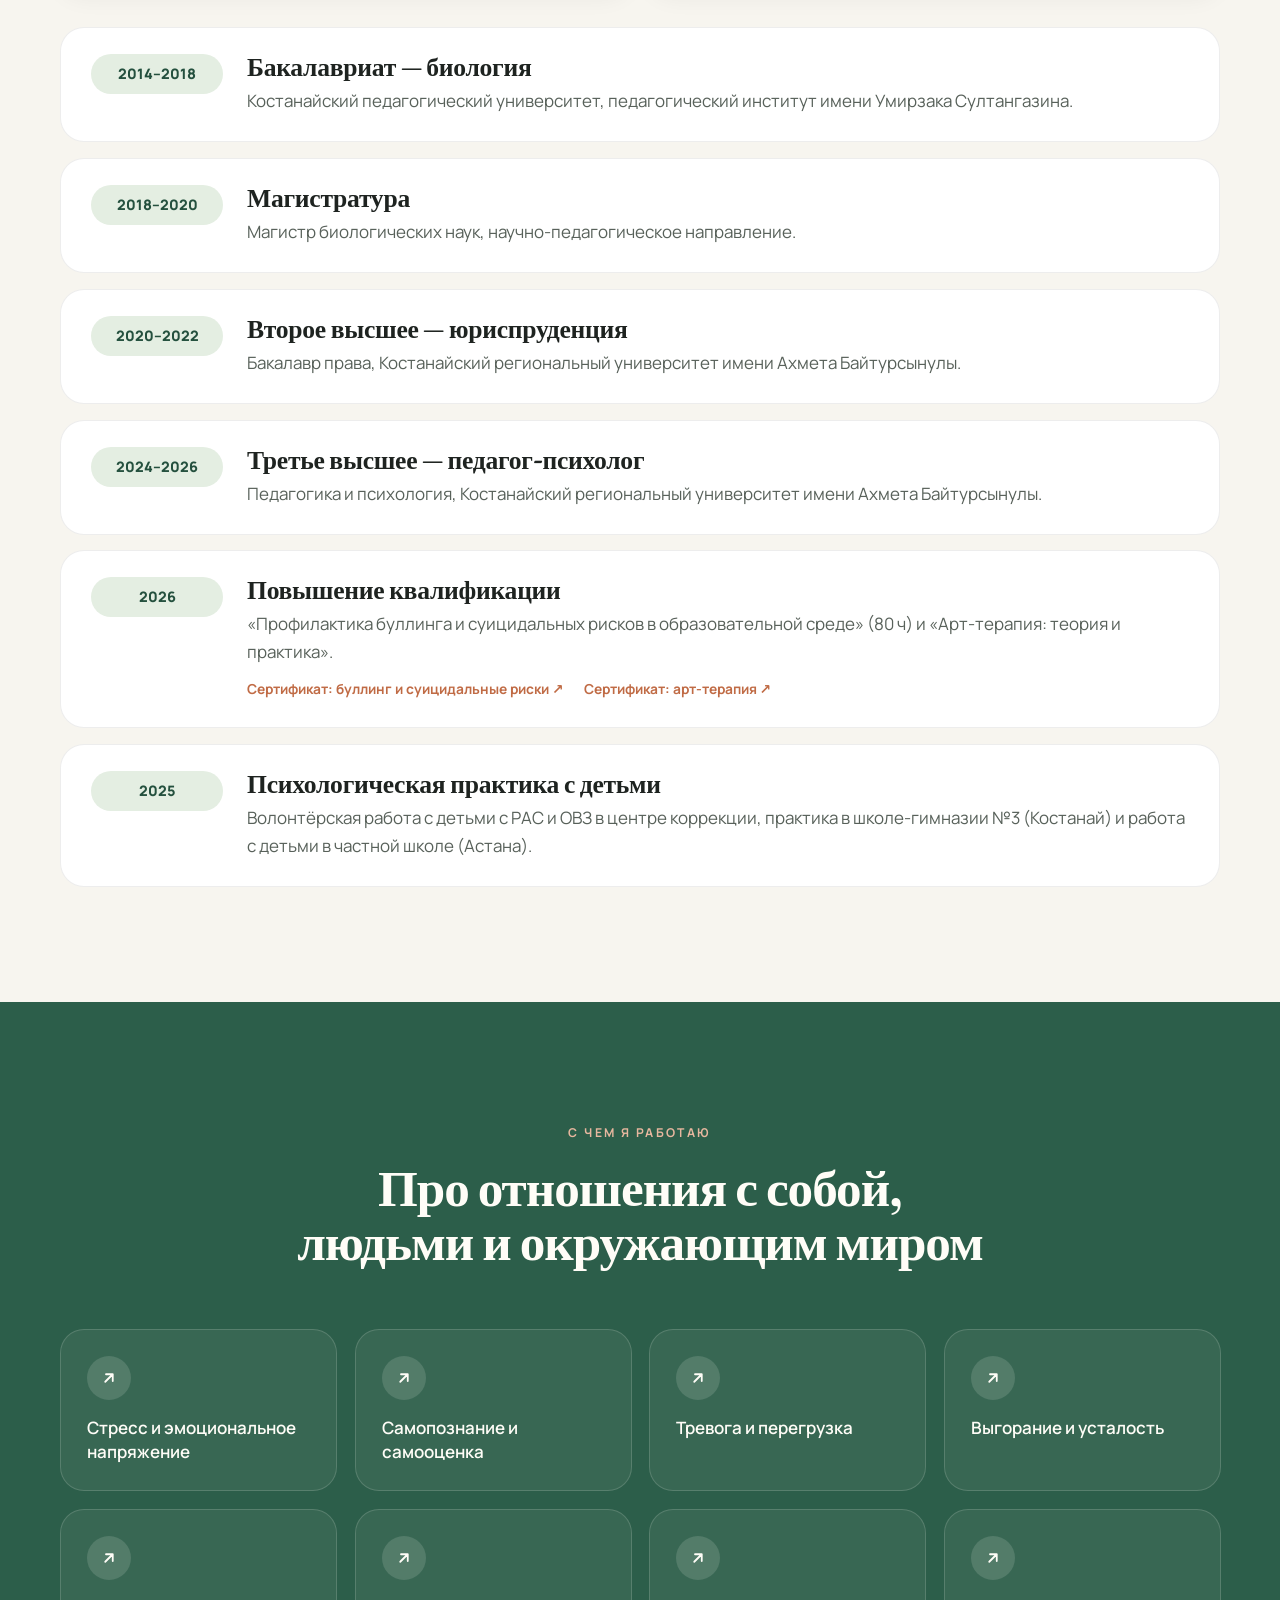
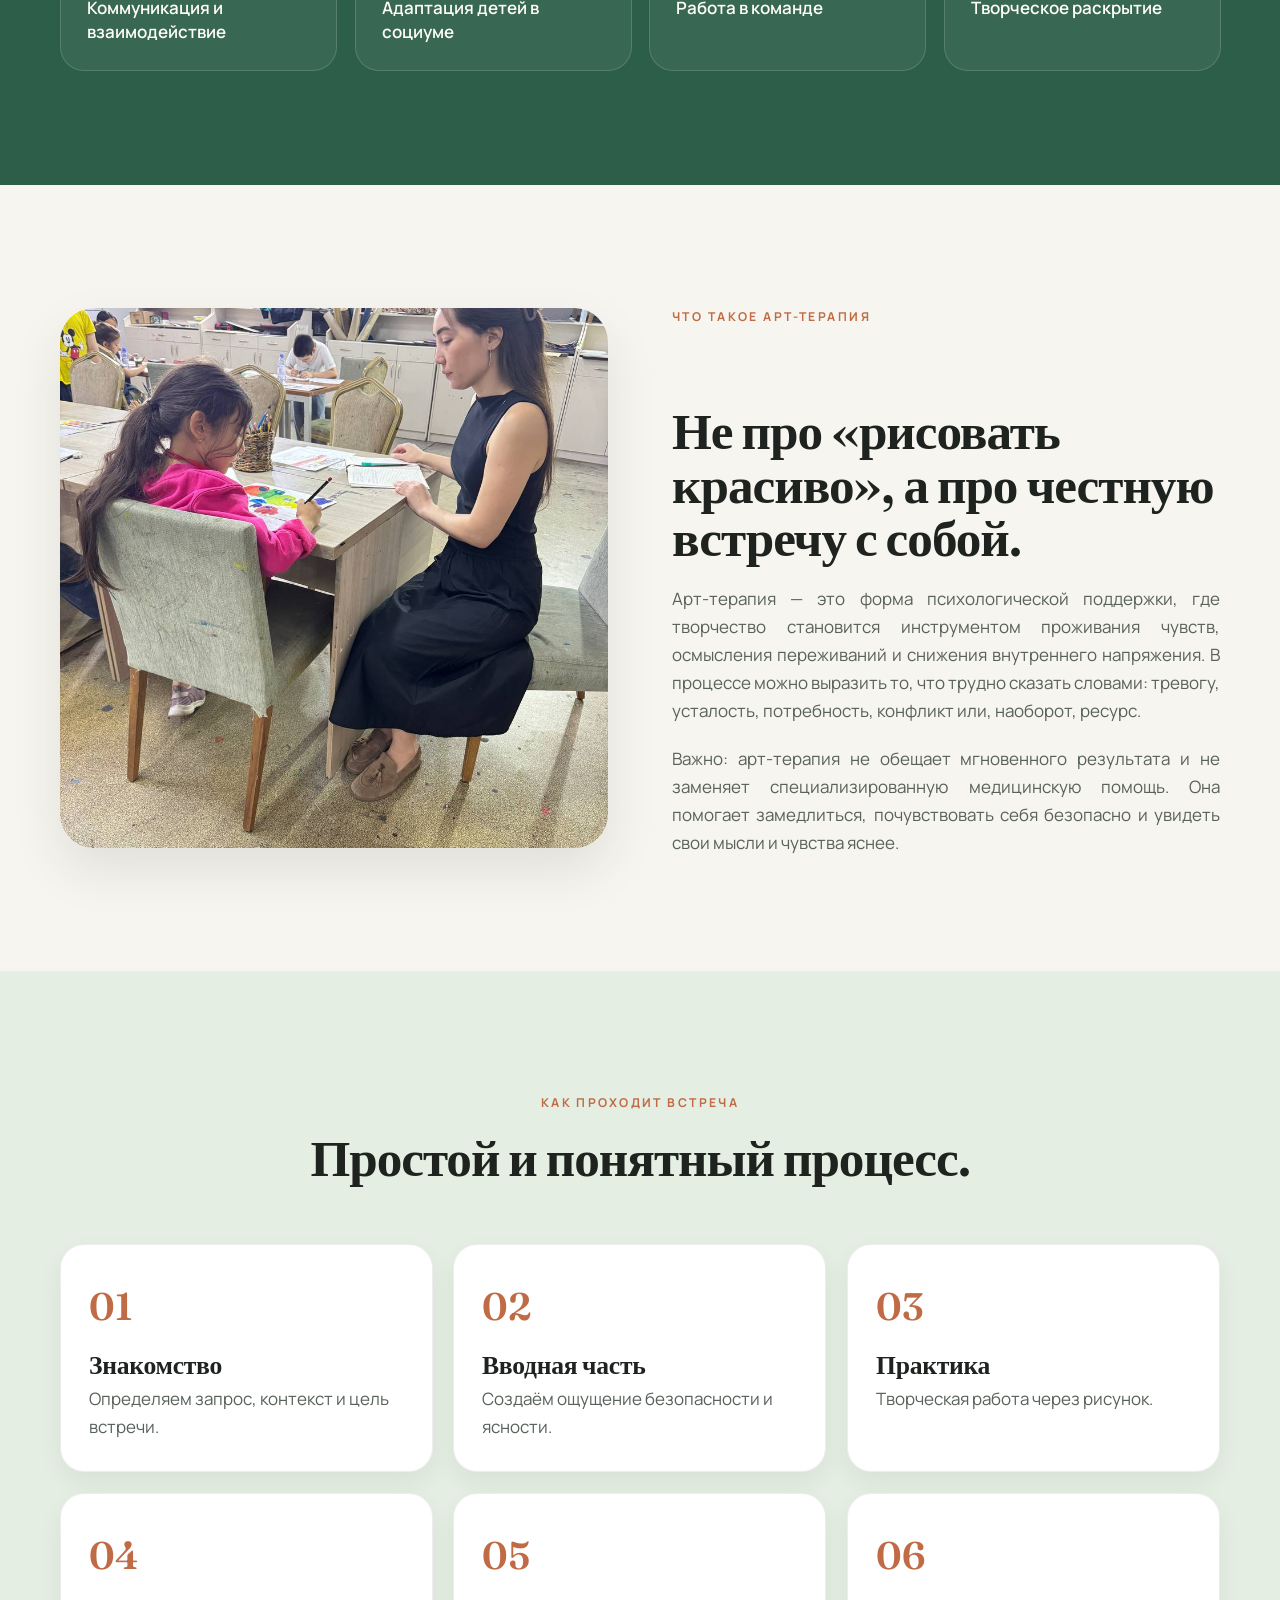
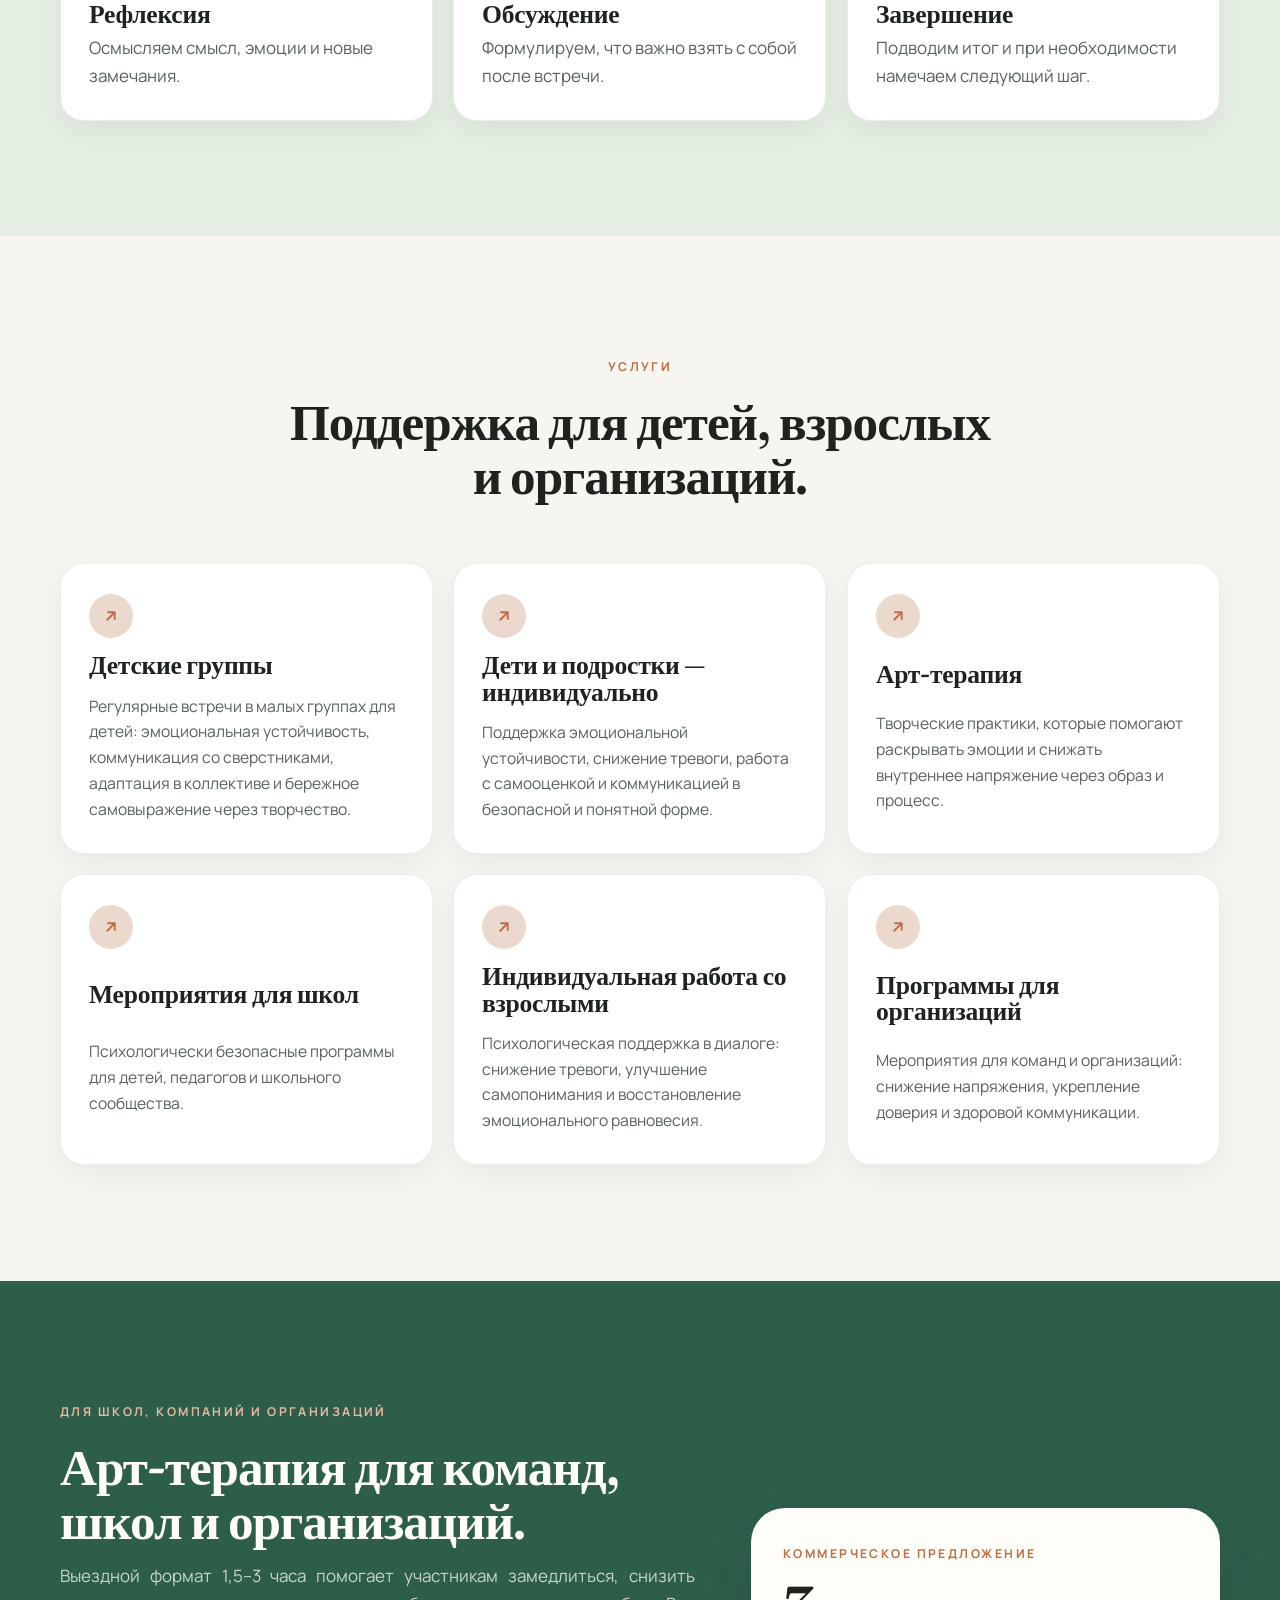
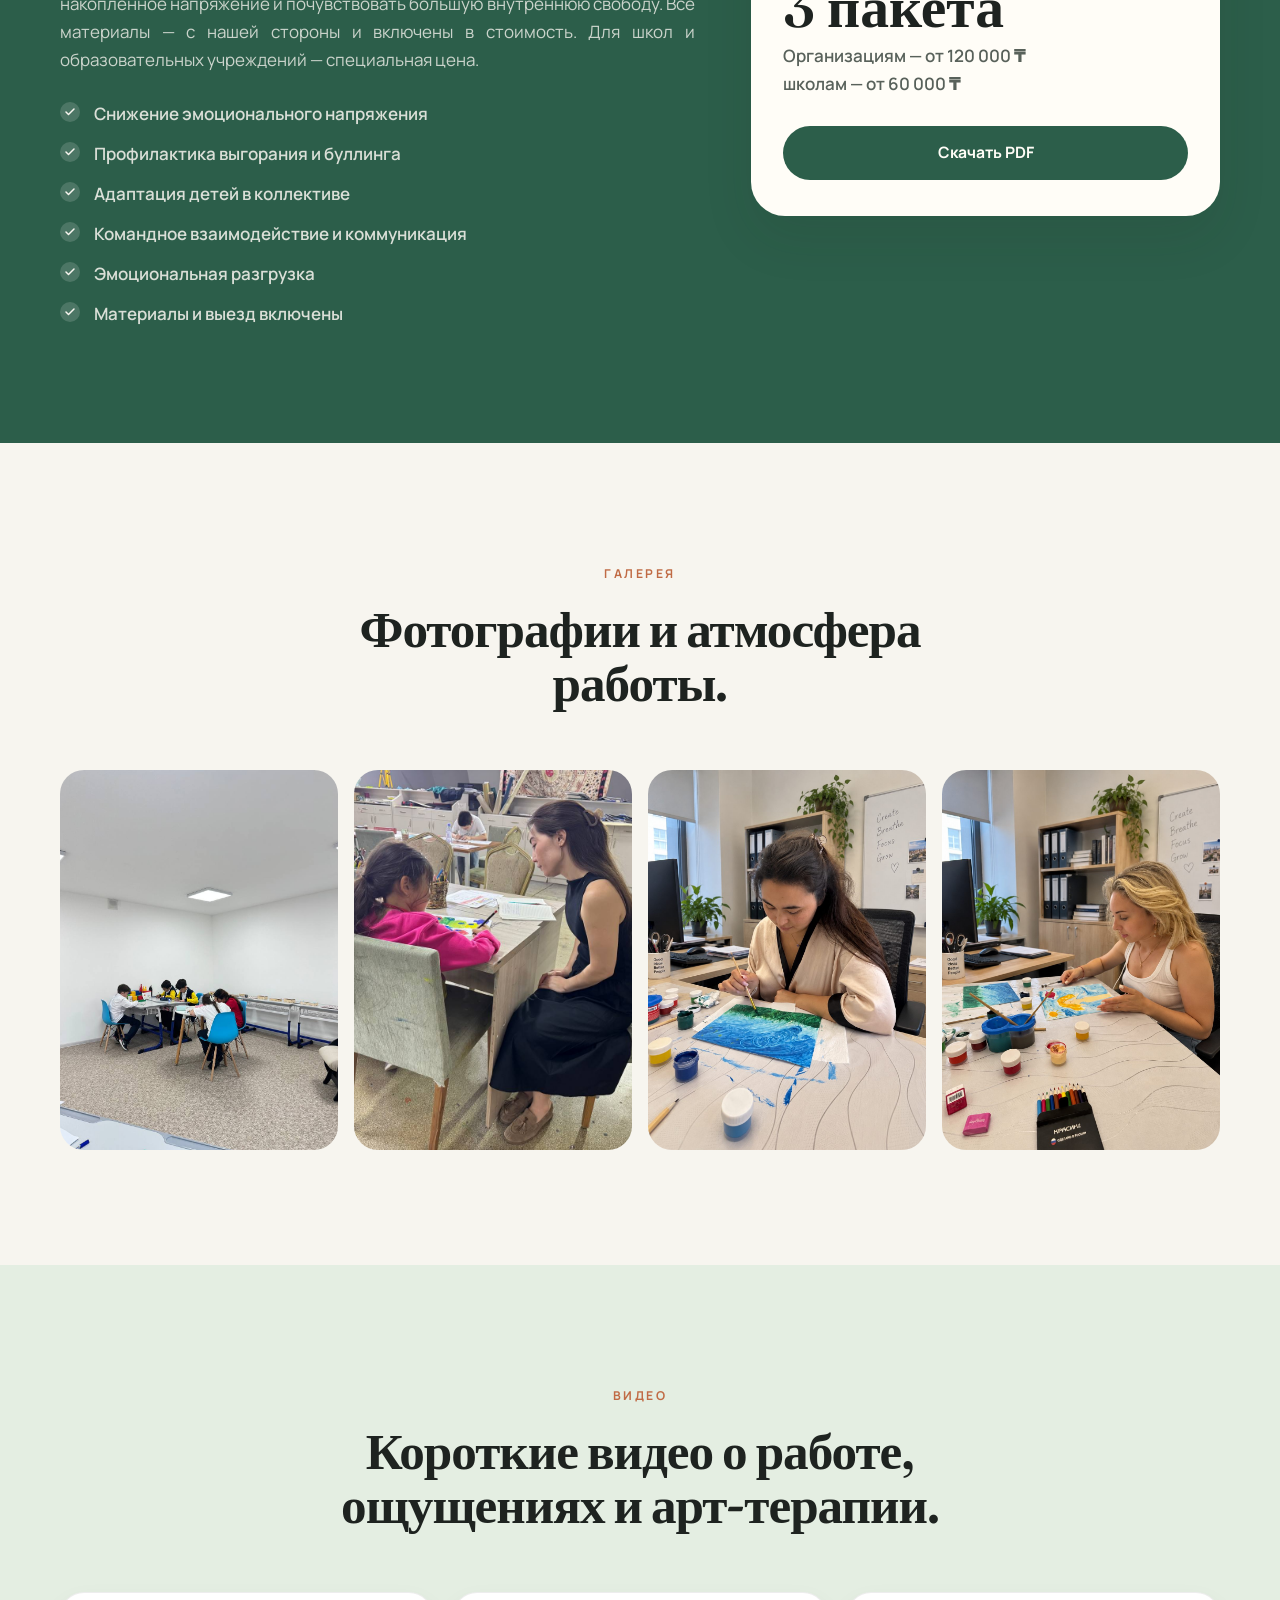
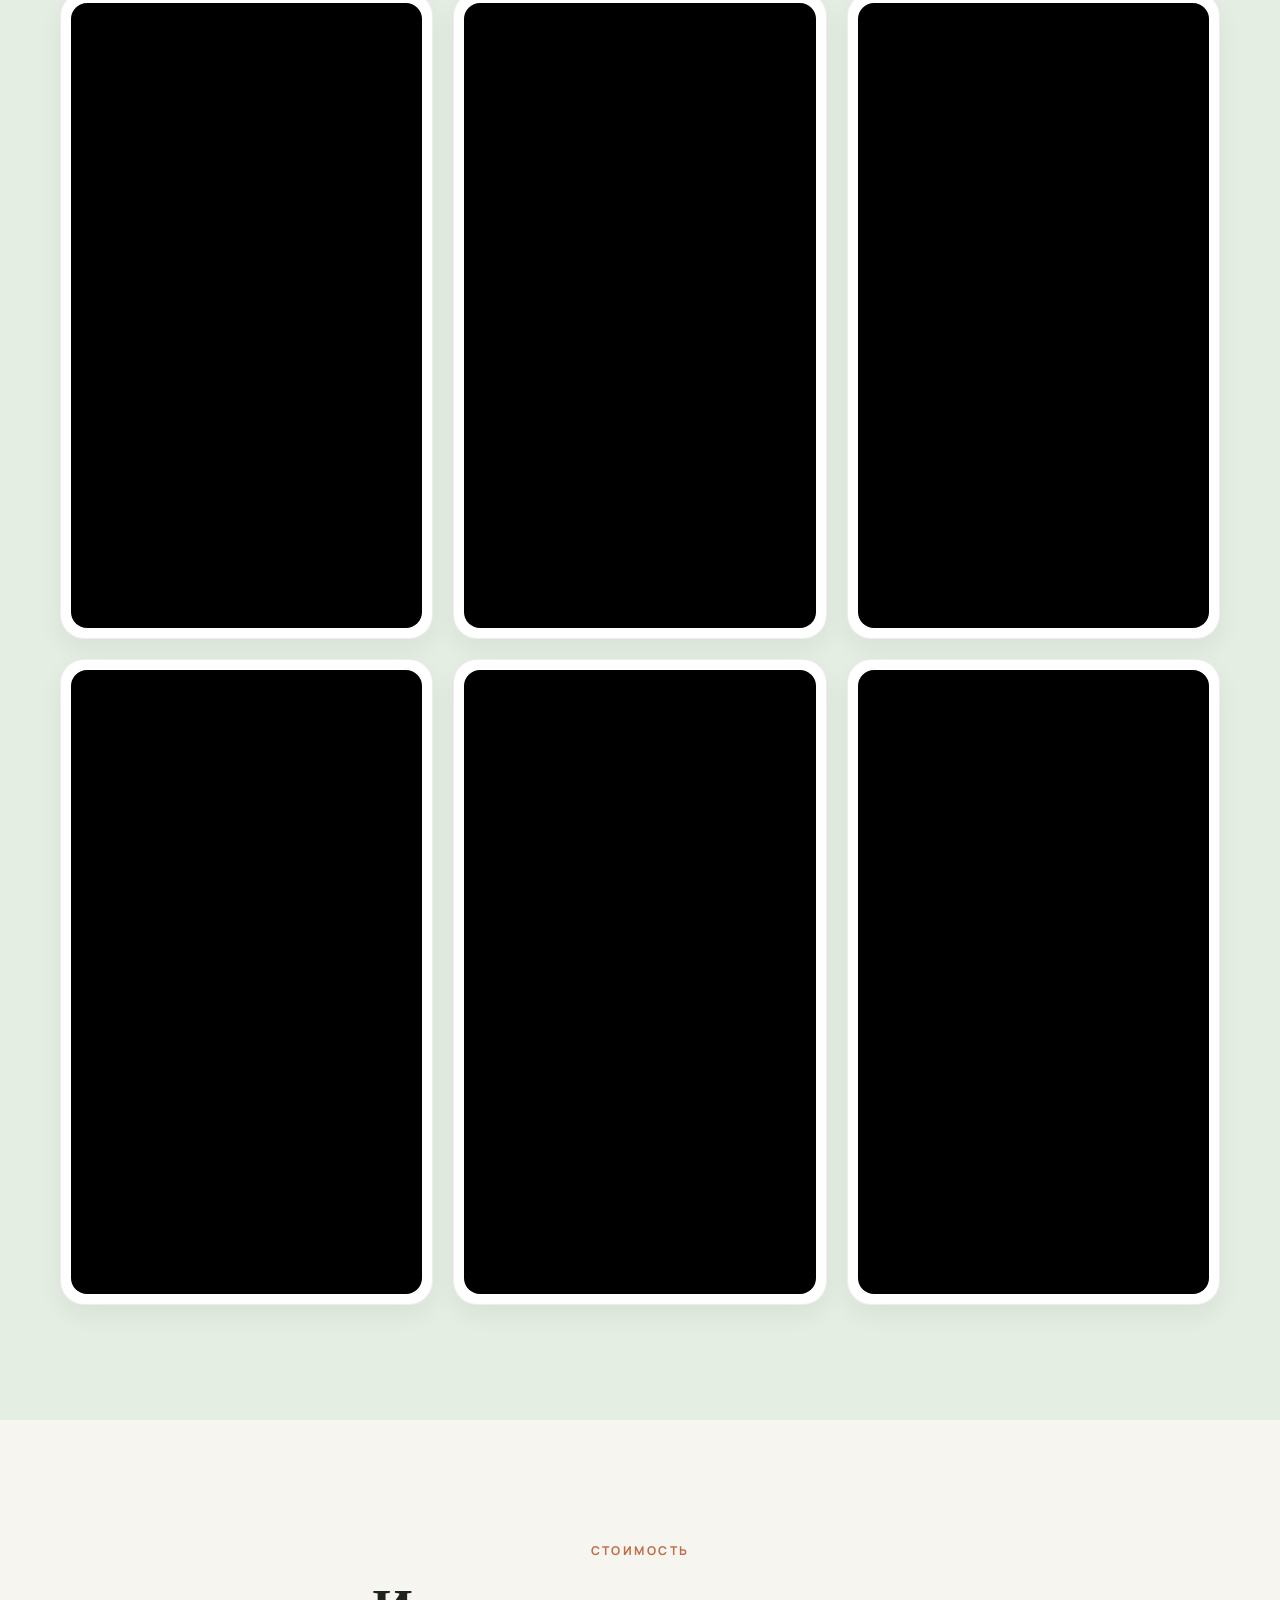
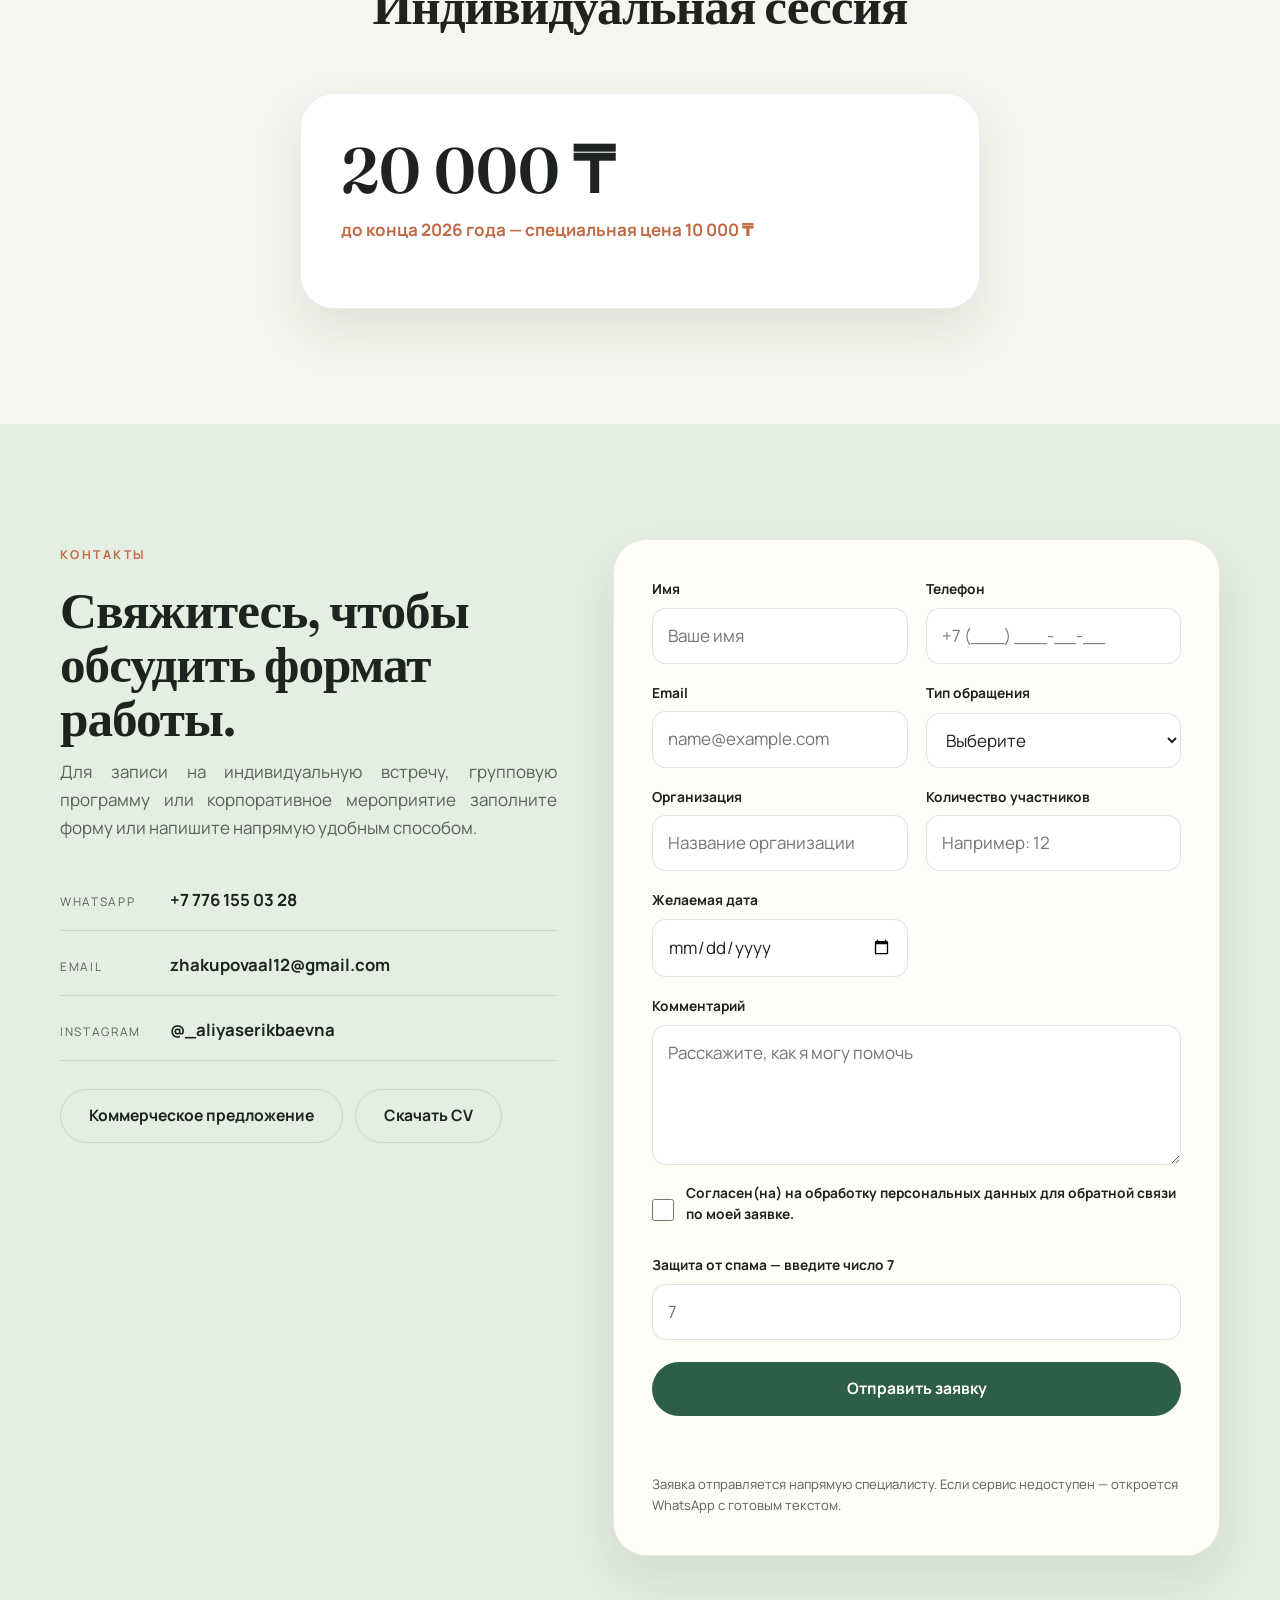
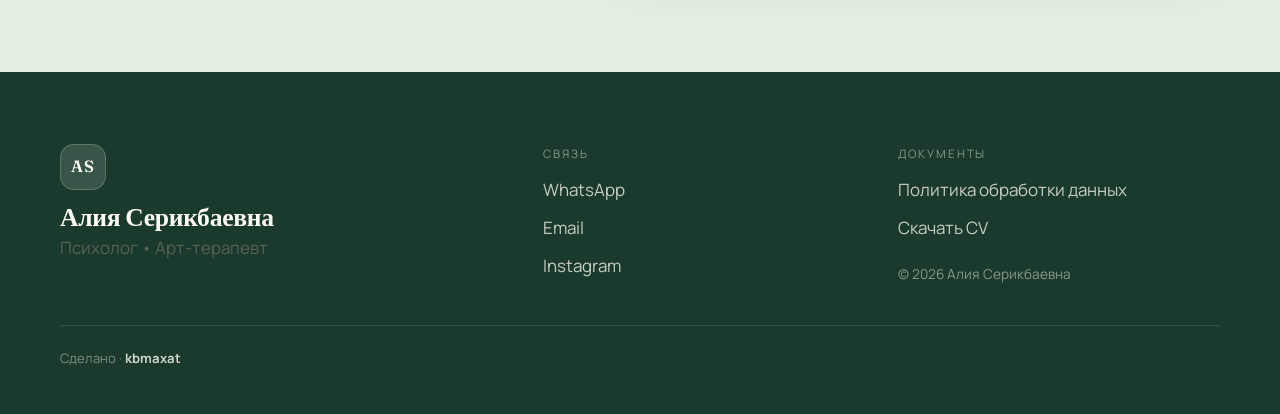
==== commit e892eed5: "SEO: robots.txt, sitemap.xml, canonical/OG/Twitter meta, richer JSON-LD - Add robots.txt (allow all," ====
--- a/index.html
+++ b/index.html
@@ -8,14 +8,30 @@
       name="description"
       content="Психолог и арт-терапевт Алия Серикбаевна работает с детскими группами и индивидуальными запросами: стресс, тревога, выгорание и внутреннее напряжение — через безопасные и творческие практики."
     />
+    <meta name="robots" content="index, follow" />
     <meta name="theme-color" content="#2c5e4a" />
+    <link rel="canonical" href="https://kbmaxat.github.io/aliya/" />
+
     <meta property="og:title" content="Алия Серикбаевна | Психолог • Арт-терапевт" />
     <meta
       property="og:description"
       content="Профессиональная психологическая и арт-терапевтическая поддержка для детей, подростков, взрослых и организаций."
     />
     <meta property="og:type" content="website" />
-    <meta property="og:image" content="./assets/images/portrait.png" />
+    <meta property="og:locale" content="ru_RU" />
+    <meta property="og:site_name" content="Алия Серикбаевна" />
+    <meta property="og:url" content="https://kbmaxat.github.io/aliya/" />
+    <meta property="og:image" content="https://kbmaxat.github.io/aliya/assets/images/portrait.png" />
+    <meta property="og:image:width" content="1024" />
+    <meta property="og:image:height" content="1257" />
+    <meta name="twitter:card" content="summary_large_image" />
+    <meta name="twitter:title" content="Алия Серикбаевна | Психолог • Арт-терапевт" />
+    <meta
+      name="twitter:description"
+      content="Профессиональная психологическая и арт-терапевтическая поддержка для детей, подростков, взрослых и организаций."
+    />
+    <meta name="twitter:image" content="https://kbmaxat.github.io/aliya/assets/images/portrait.png" />
+
     <link rel="icon" href="./assets/favicon.svg" type="image/svg+xml" />
     <link rel="preconnect" href="https://fonts.googleapis.com" />
     <link rel="preconnect" href="https://fonts.gstatic.com" crossorigin />
@@ -31,7 +47,16 @@
         "name": "Алия Серикбаевна",
         "jobTitle": "Психолог, арт-терапевт",
         "description": "Психолог и арт-терапевт, работающий с детскими группами, индивидуальными запросами, организациями и образовательными учреждениями.",
+        "image": "https://kbmaxat.github.io/aliya/assets/images/portrait.png",
         "areaServed": "Казахстан",
+        "address": {
+          "@type": "PostalAddress",
+          "addressLocality": "Астана",
+          "addressCountry": "KZ"
+        },
+        "telephone": "+7 776 155 03 28",
+        "email": "zhakupovaal12@gmail.com",
+        "knowsLanguage": ["ru", "kk"],
         "sameAs": ["https://www.instagram.com/_aliyaserikbaevna/"],
         "url": "https://kbmaxat.github.io/aliya/"
       }
@@ -545,7 +570,7 @@
           </div>
         </div>
         <div class="footer-made">
-          Сделано в <a href="https://maxatlab.kz/" target="_blank" rel="noopener">maxatlab</a>
+          Сделано · <a href="https://github.com/kbmaxat" target="_blank" rel="noopener">kbmaxat</a>
         </div>
       </div>
     </footer>
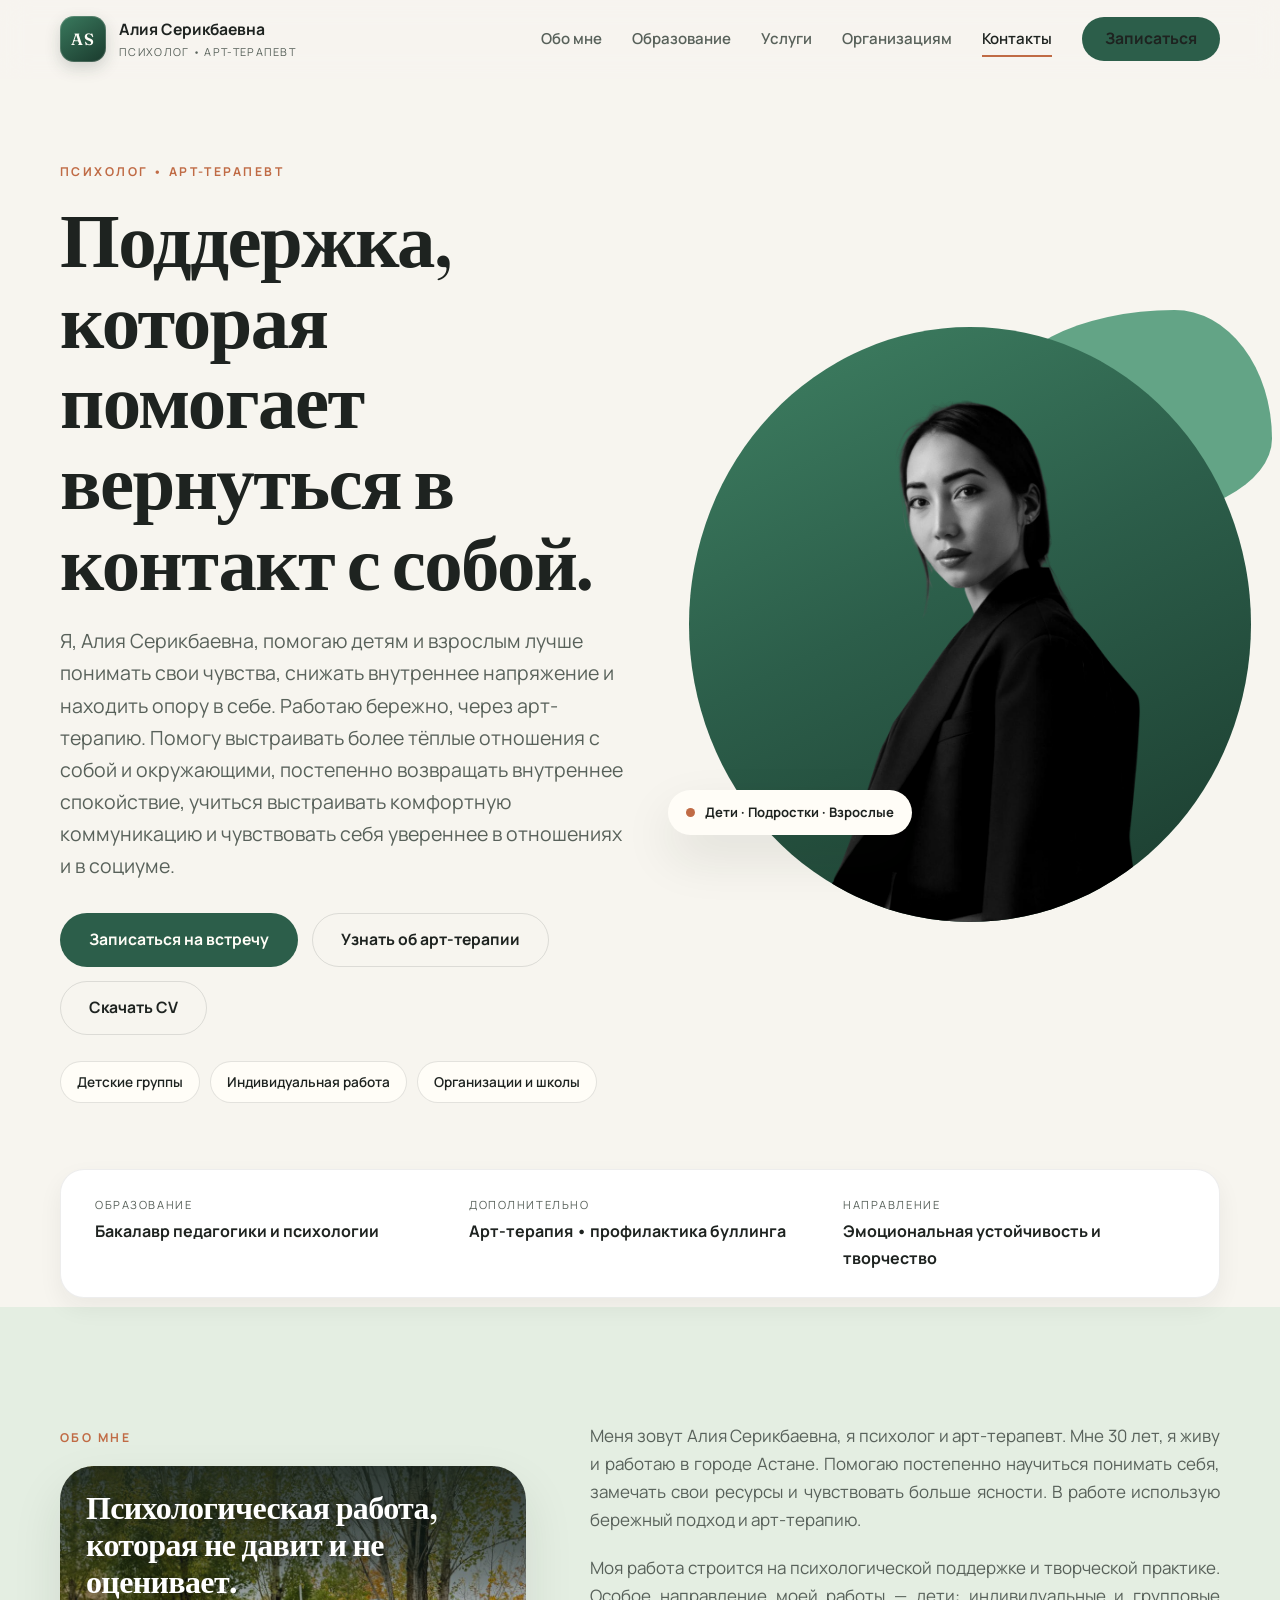
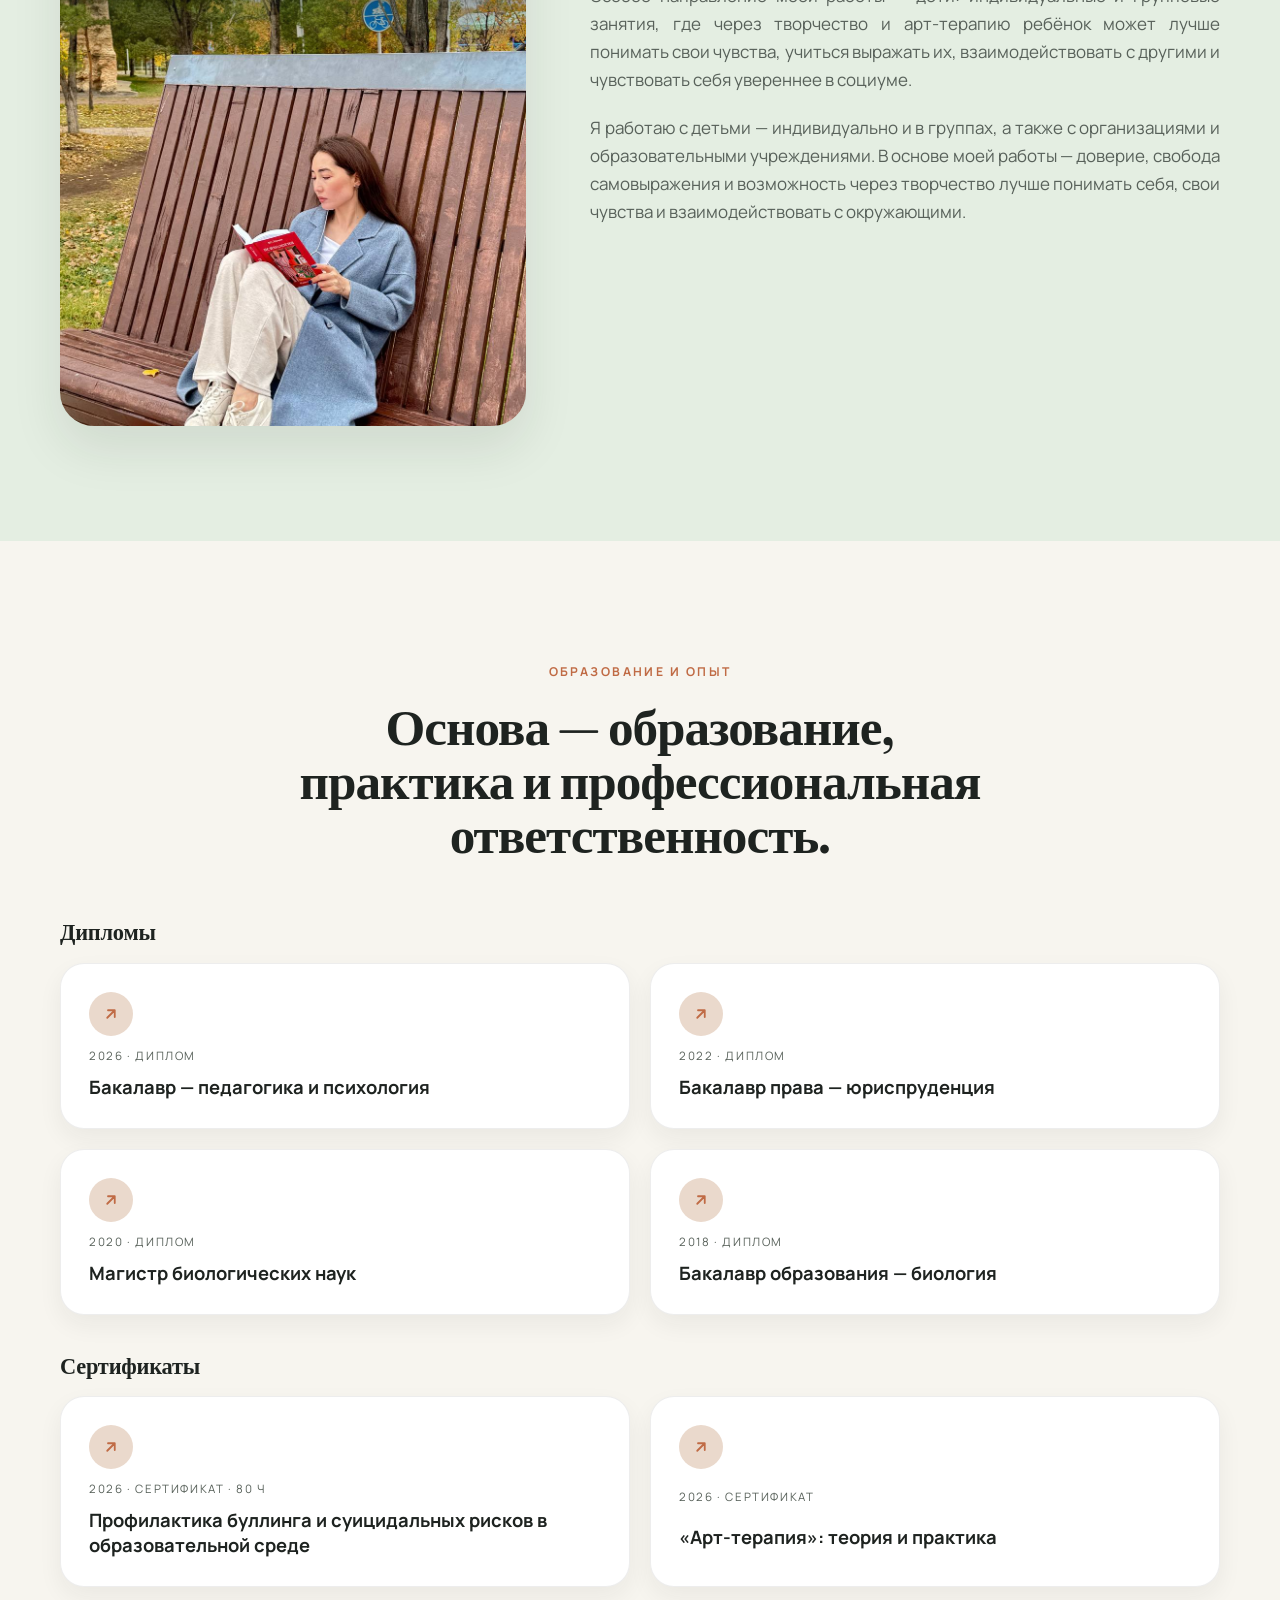
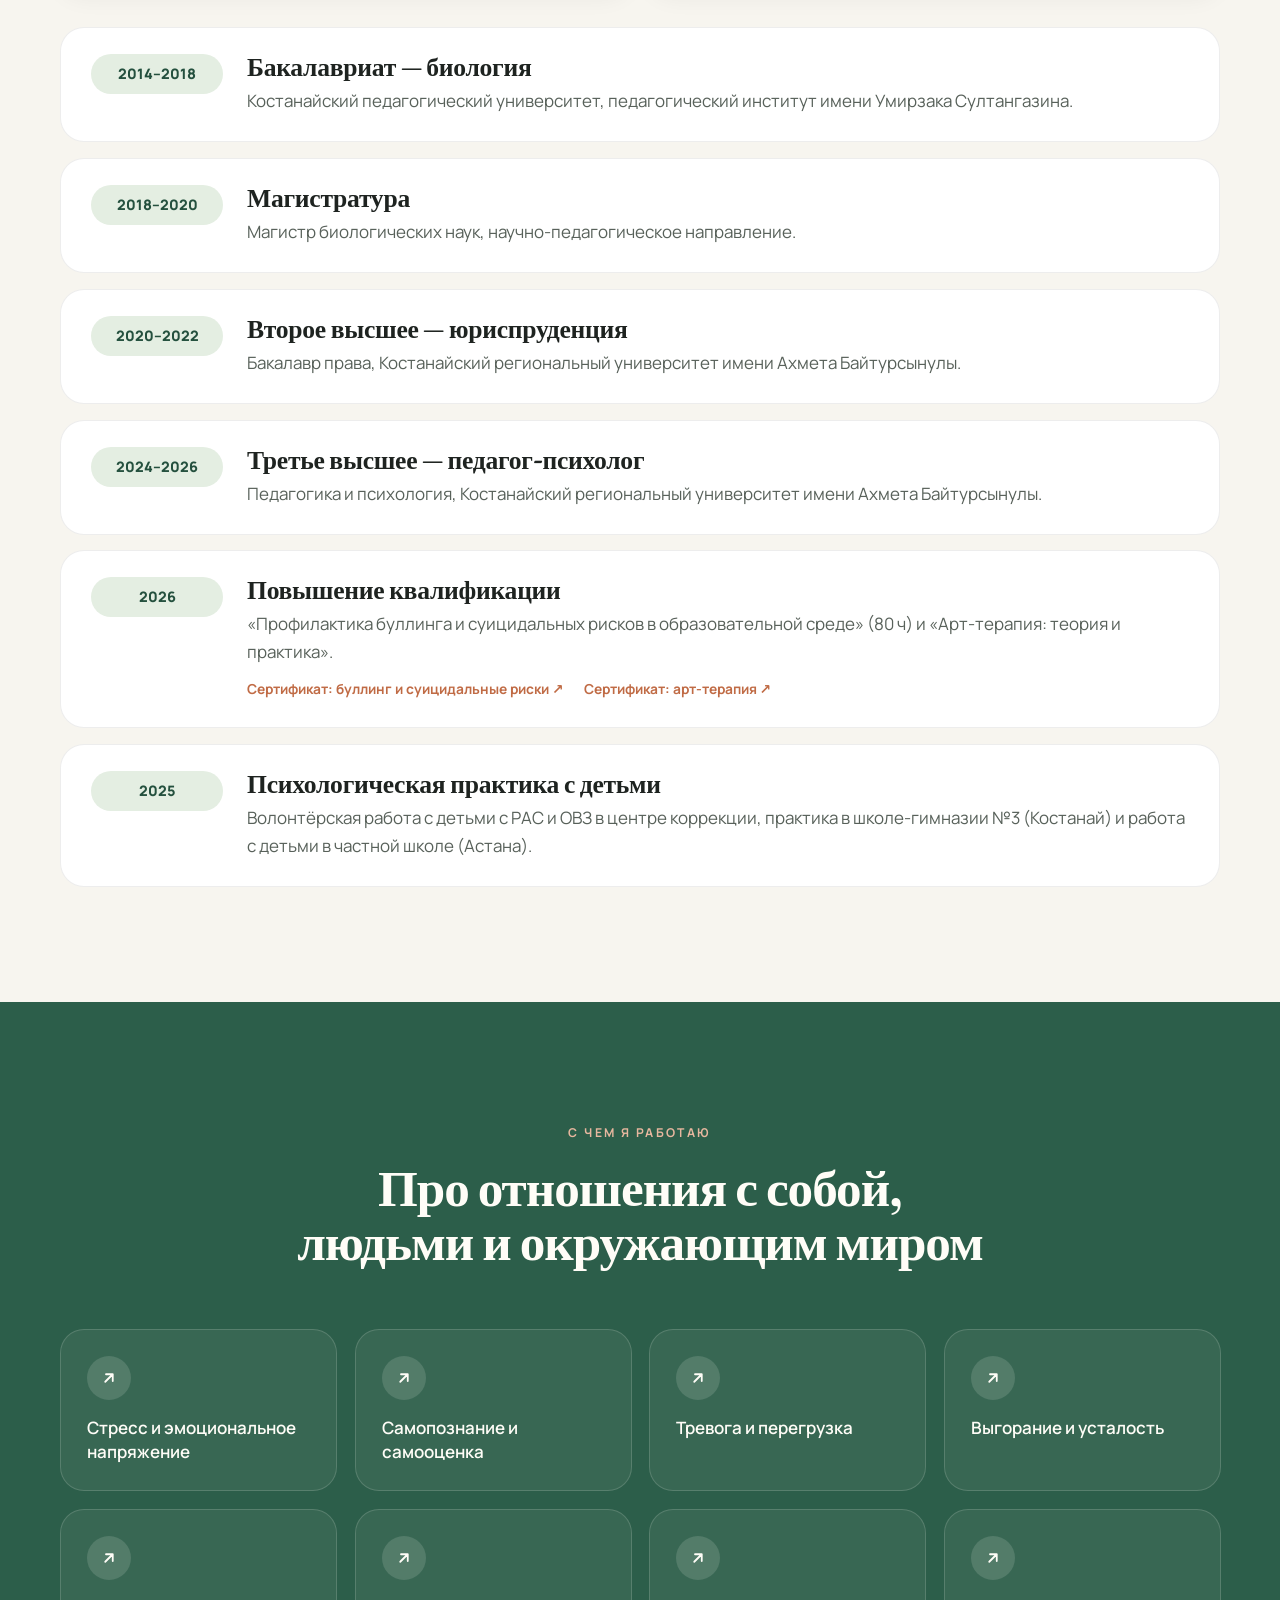
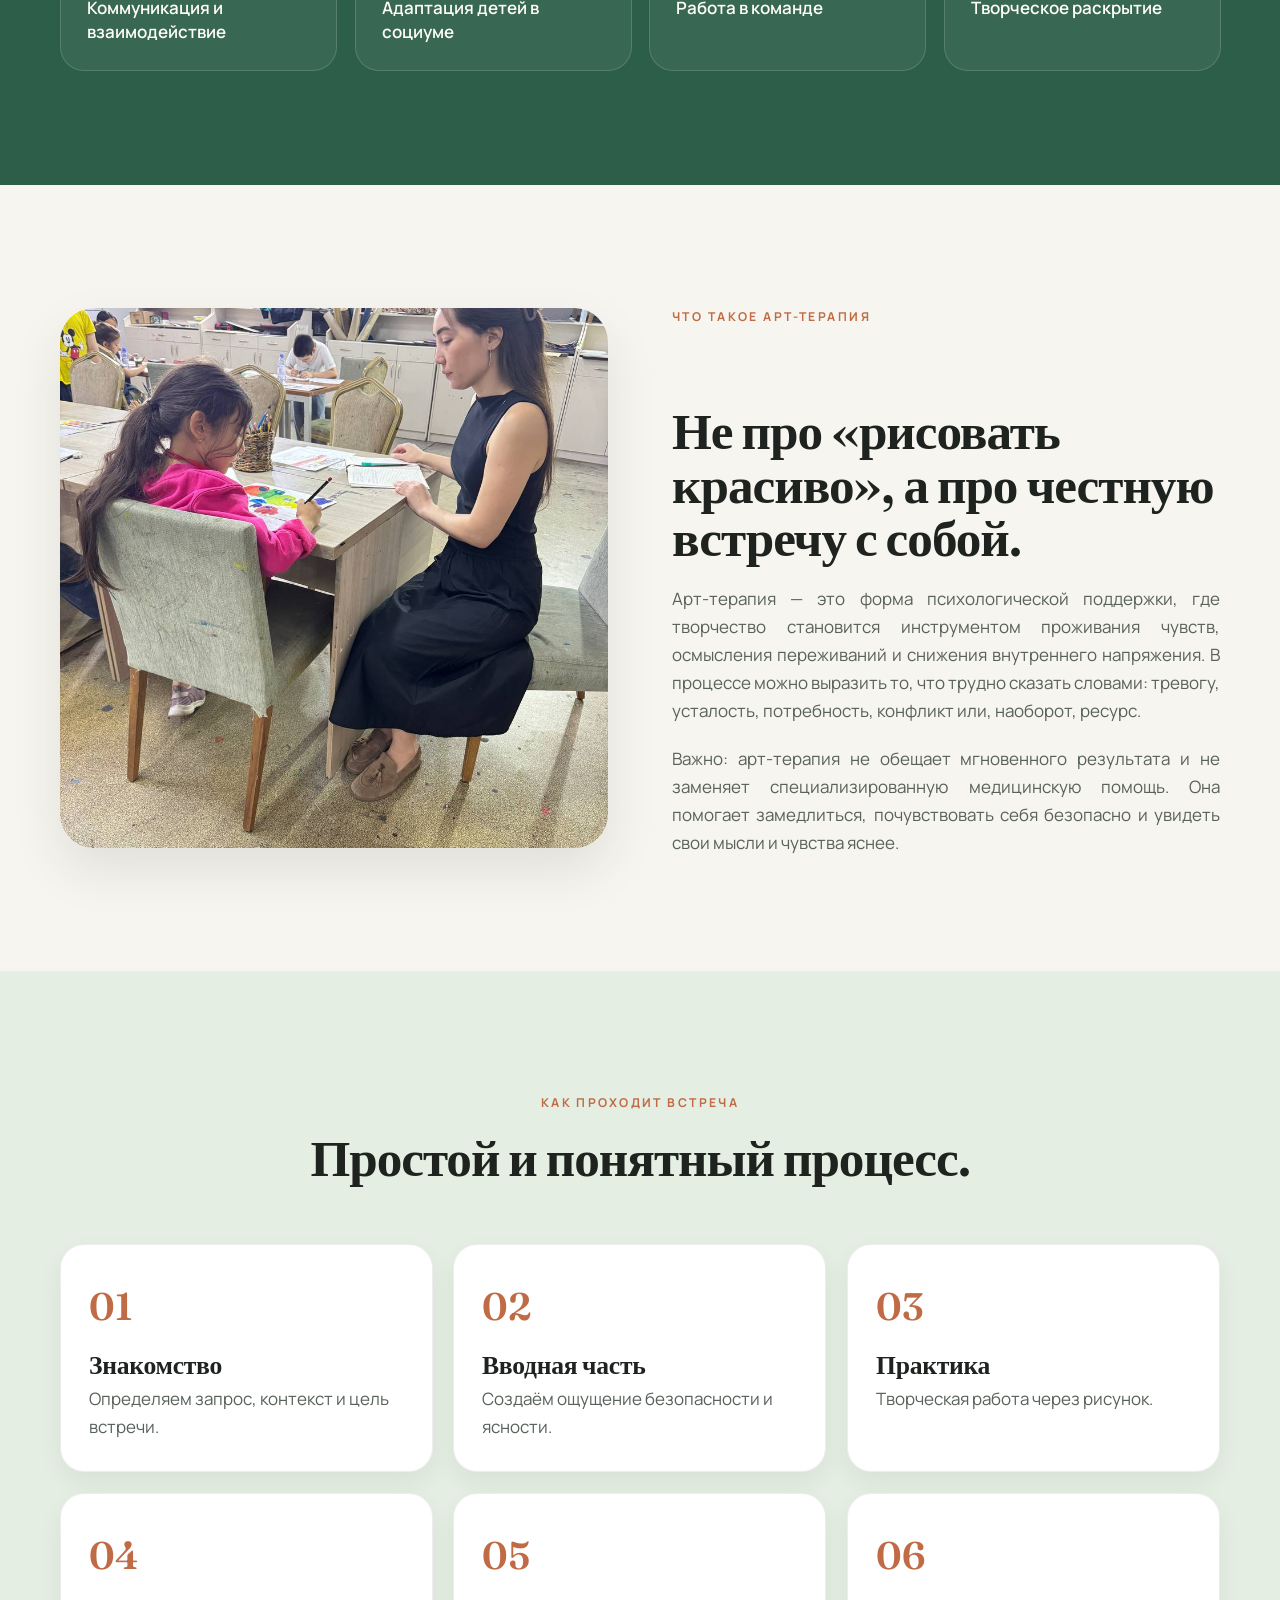
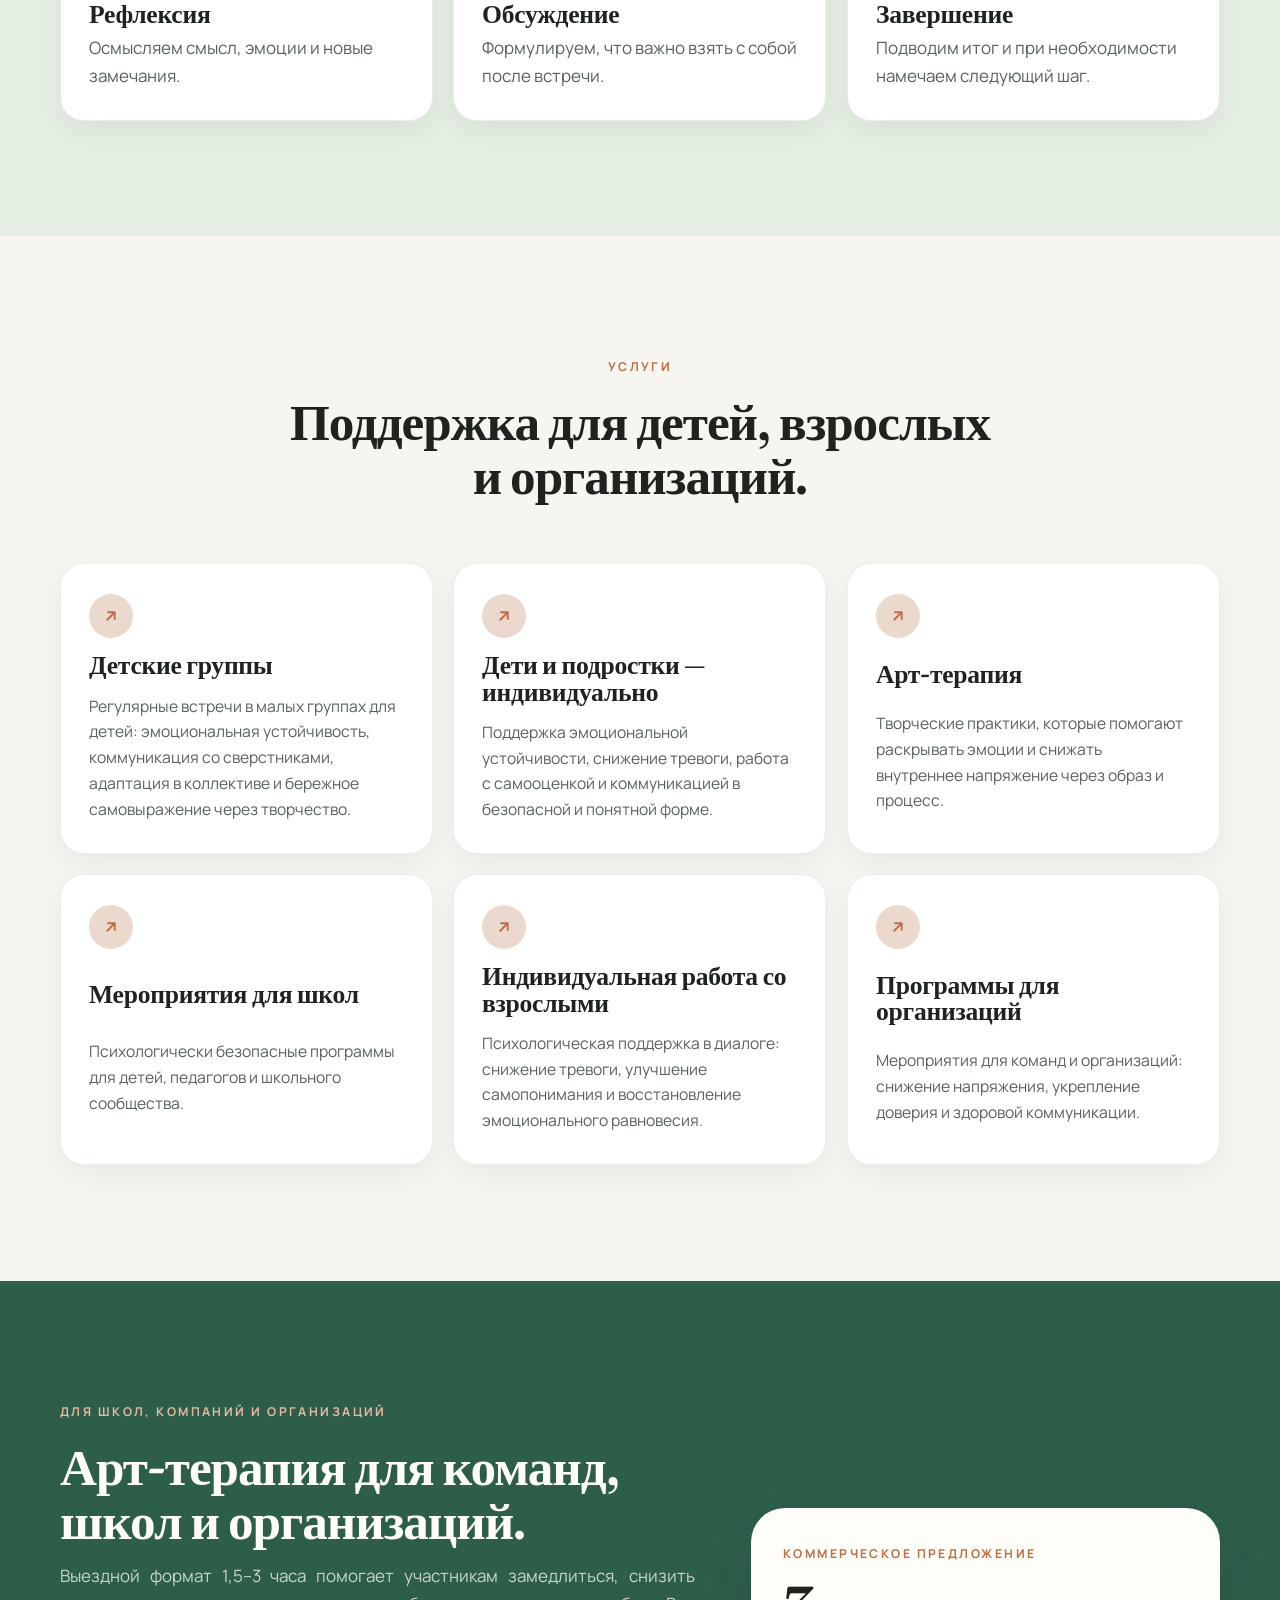
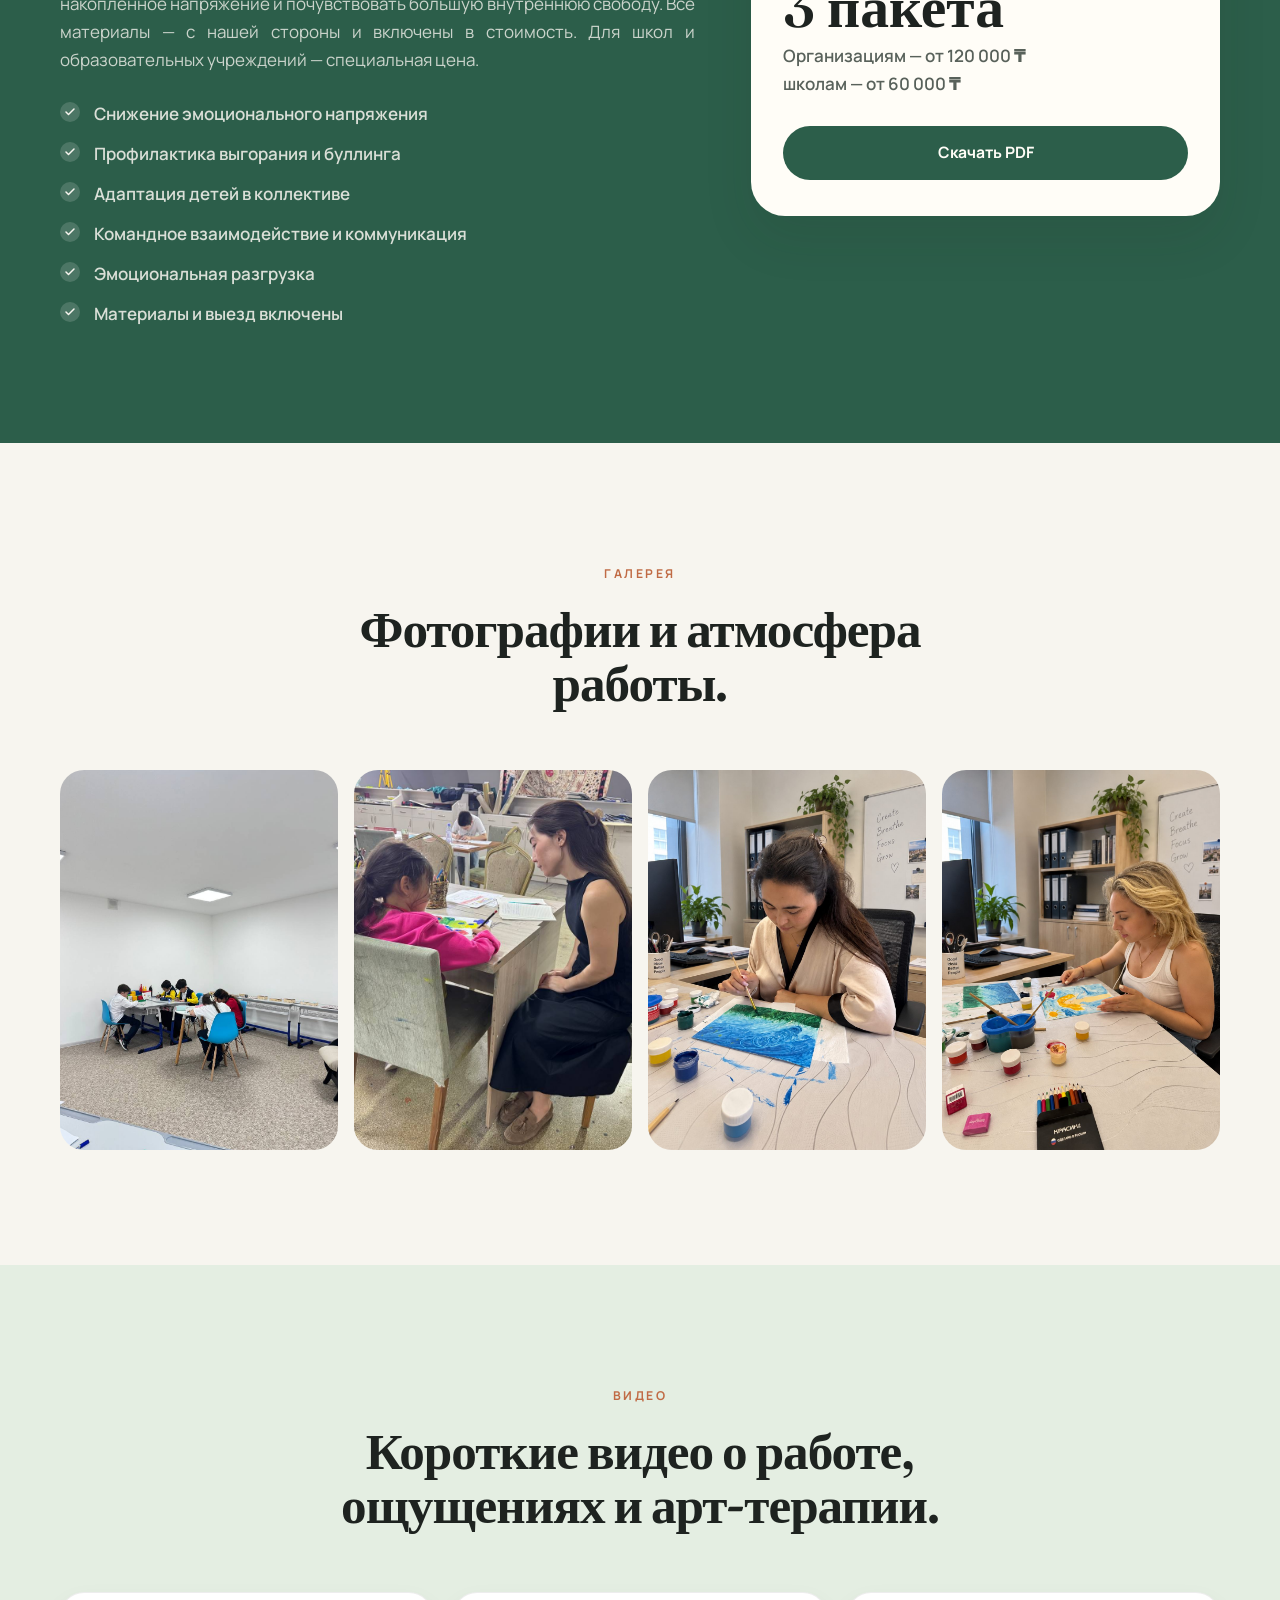
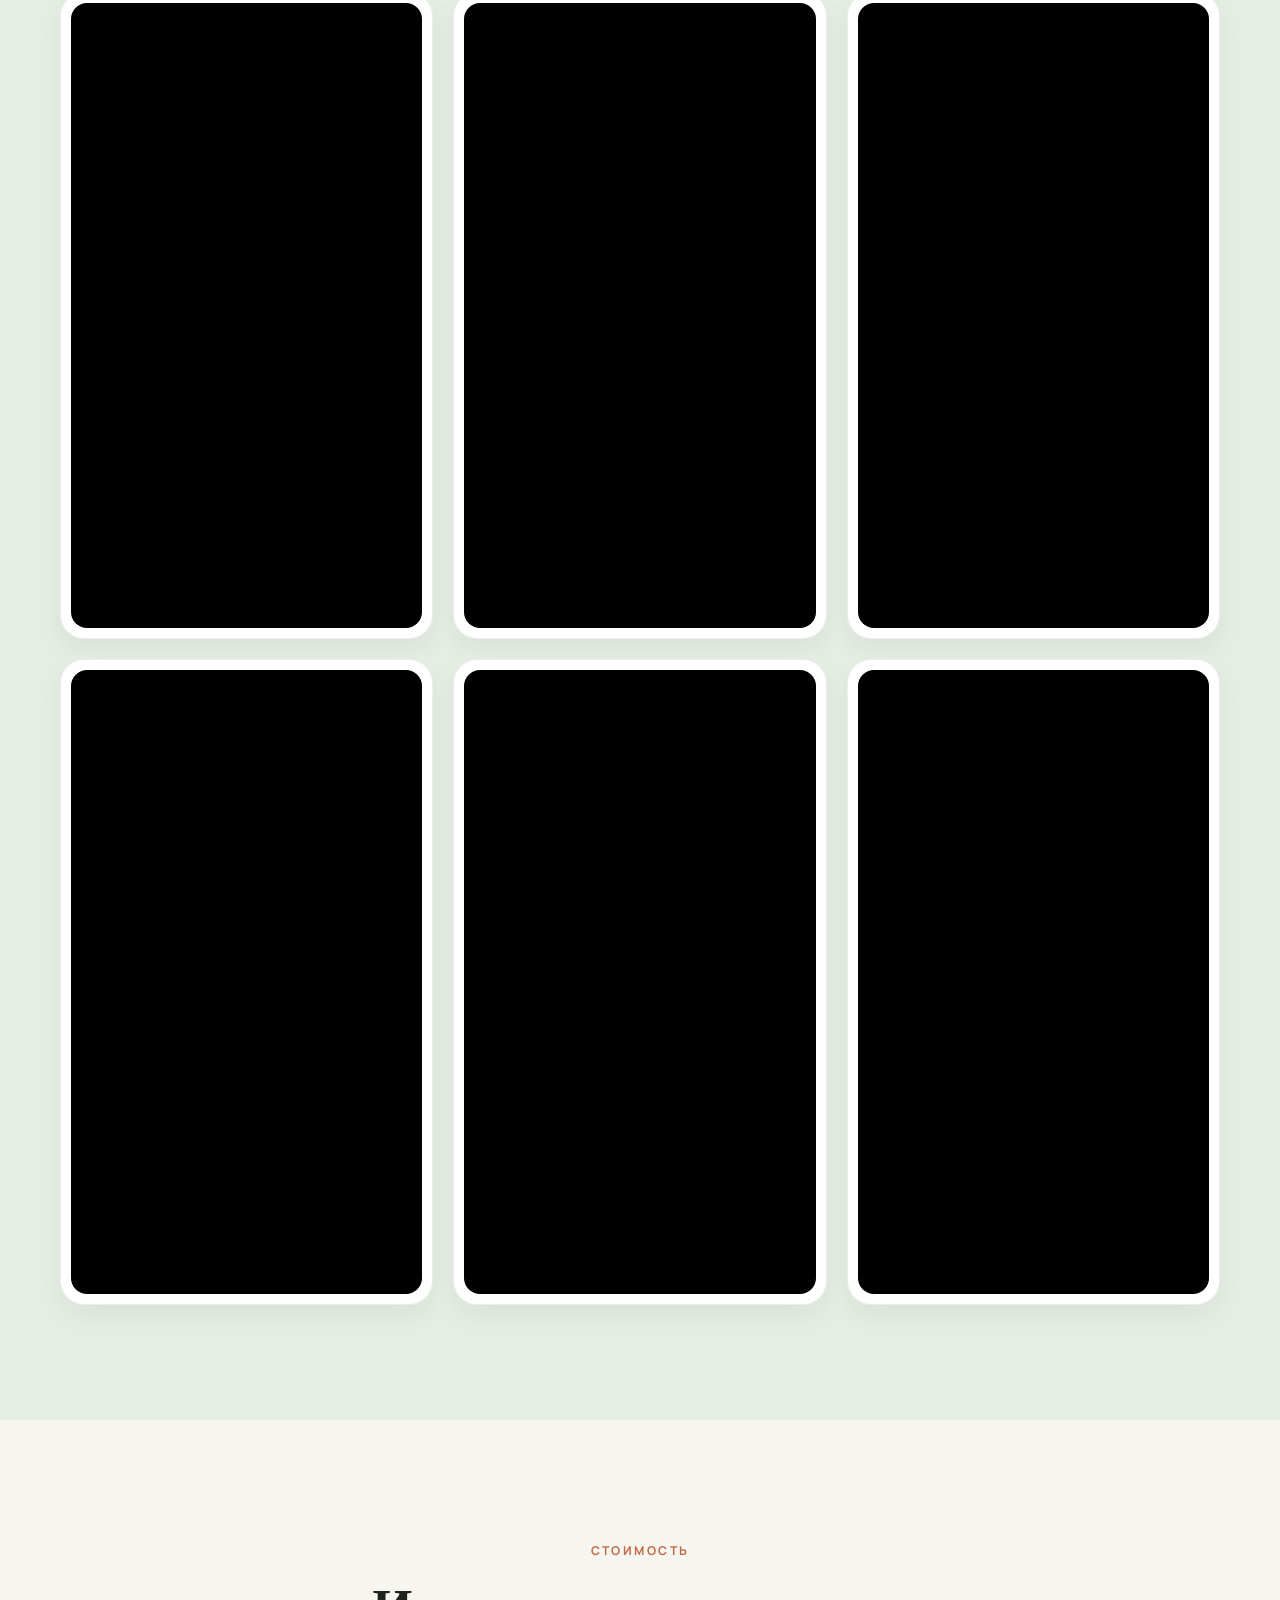
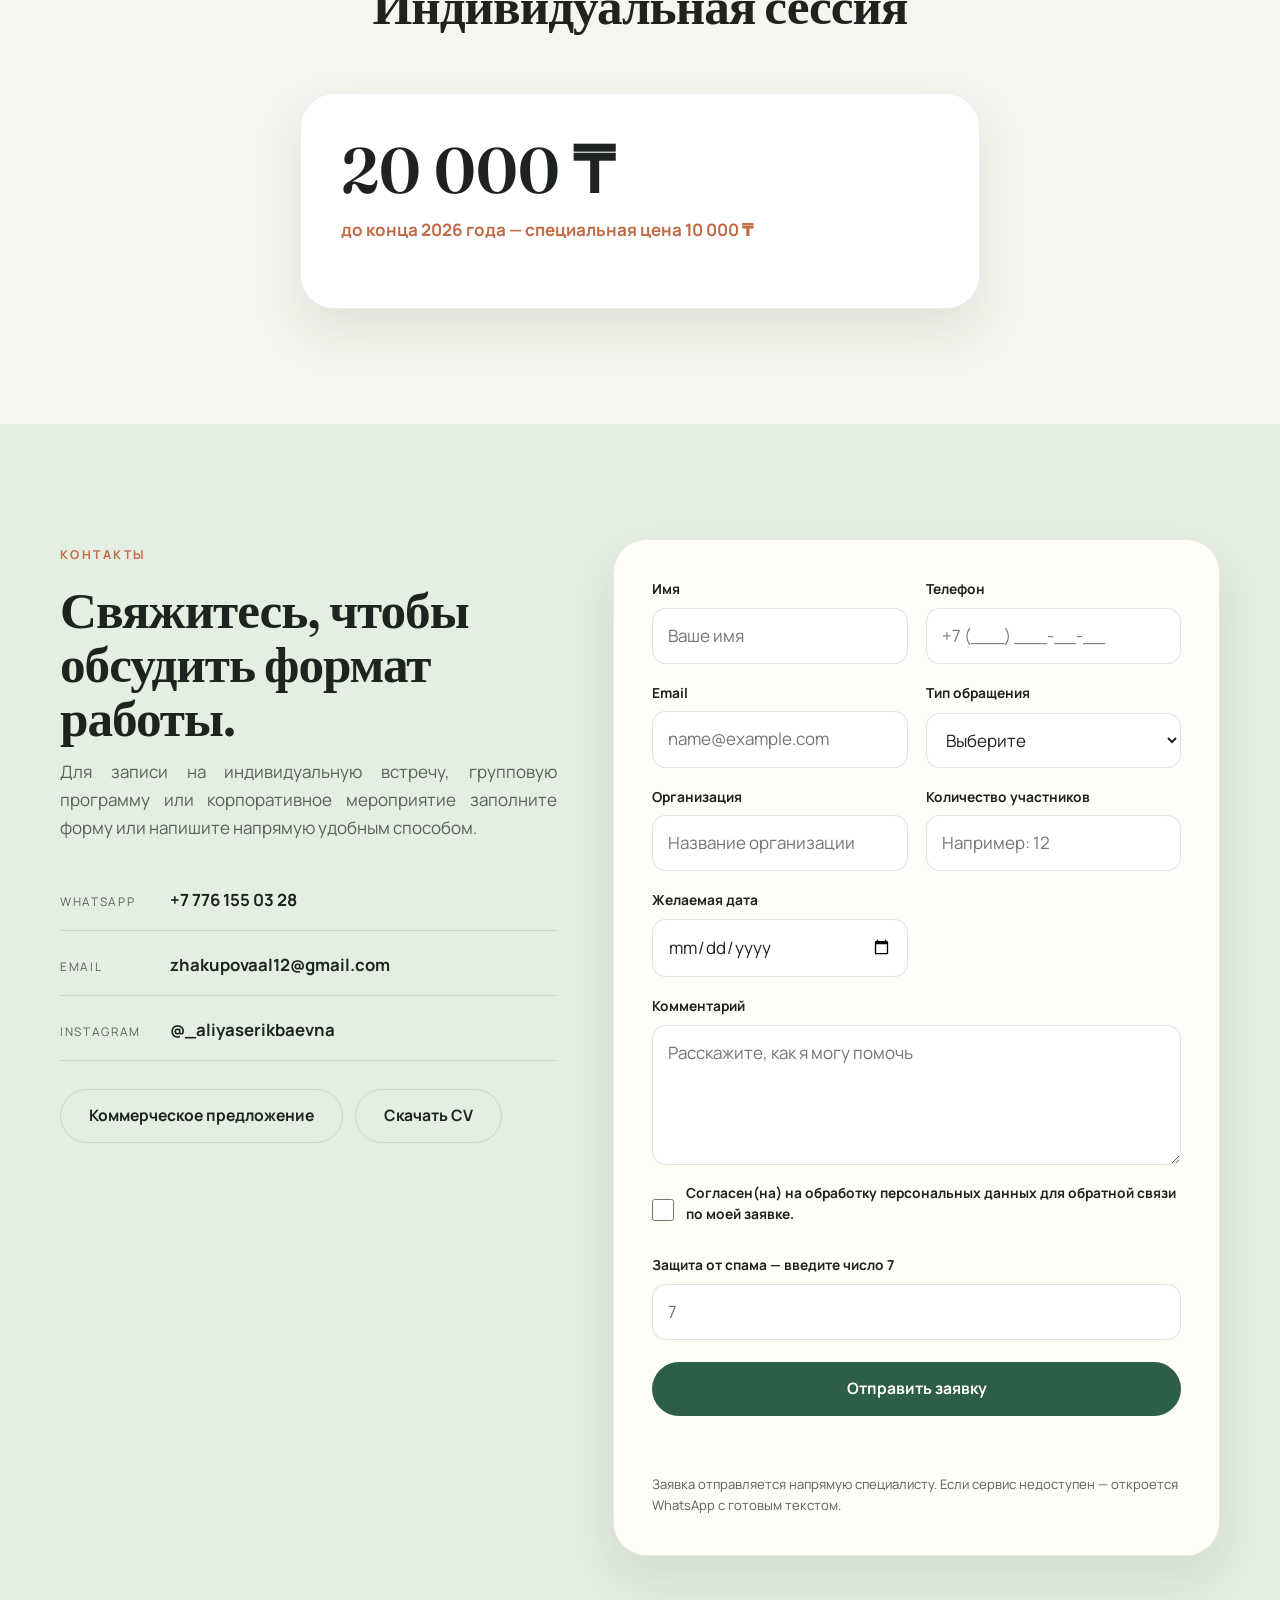
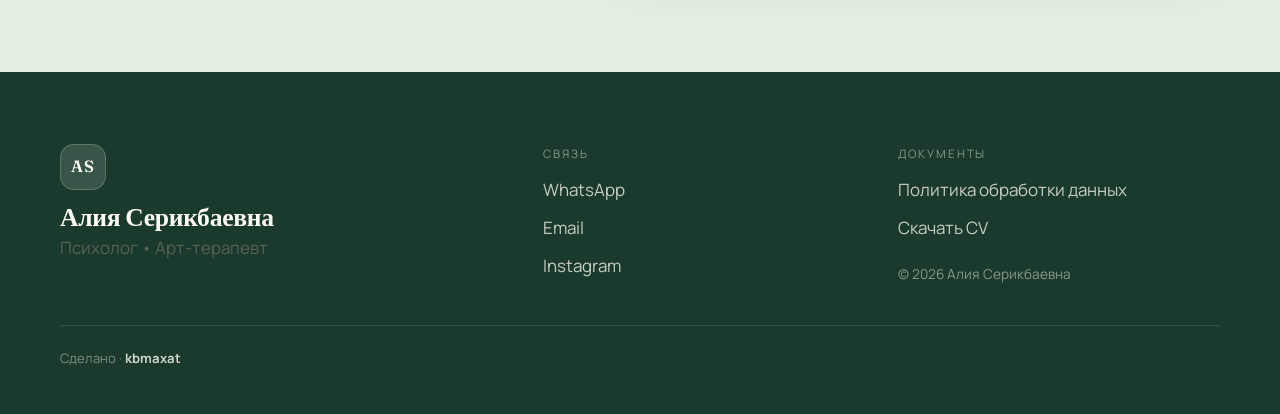
==== commit d6c57231: "Add Google Search Console verification meta tag Co-Authored-By: Claude Sonnet 5 <noreply@anthropic.c" ====
--- a/index.html
+++ b/index.html
@@ -9,6 +9,7 @@
       content="Психолог и арт-терапевт Алия Серикбаевна работает с детскими группами и индивидуальными запросами: стресс, тревога, выгорание и внутреннее напряжение — через безопасные и творческие практики."
     />
     <meta name="robots" content="index, follow" />
+    <meta name="google-site-verification" content="tXEMAfJQREGbk3wHhDcS4G1OCZacM1-wnhVb38A5FPQ" />
     <meta name="theme-color" content="#2c5e4a" />
     <link rel="canonical" href="https://kbmaxat.github.io/aliya/" />
 
